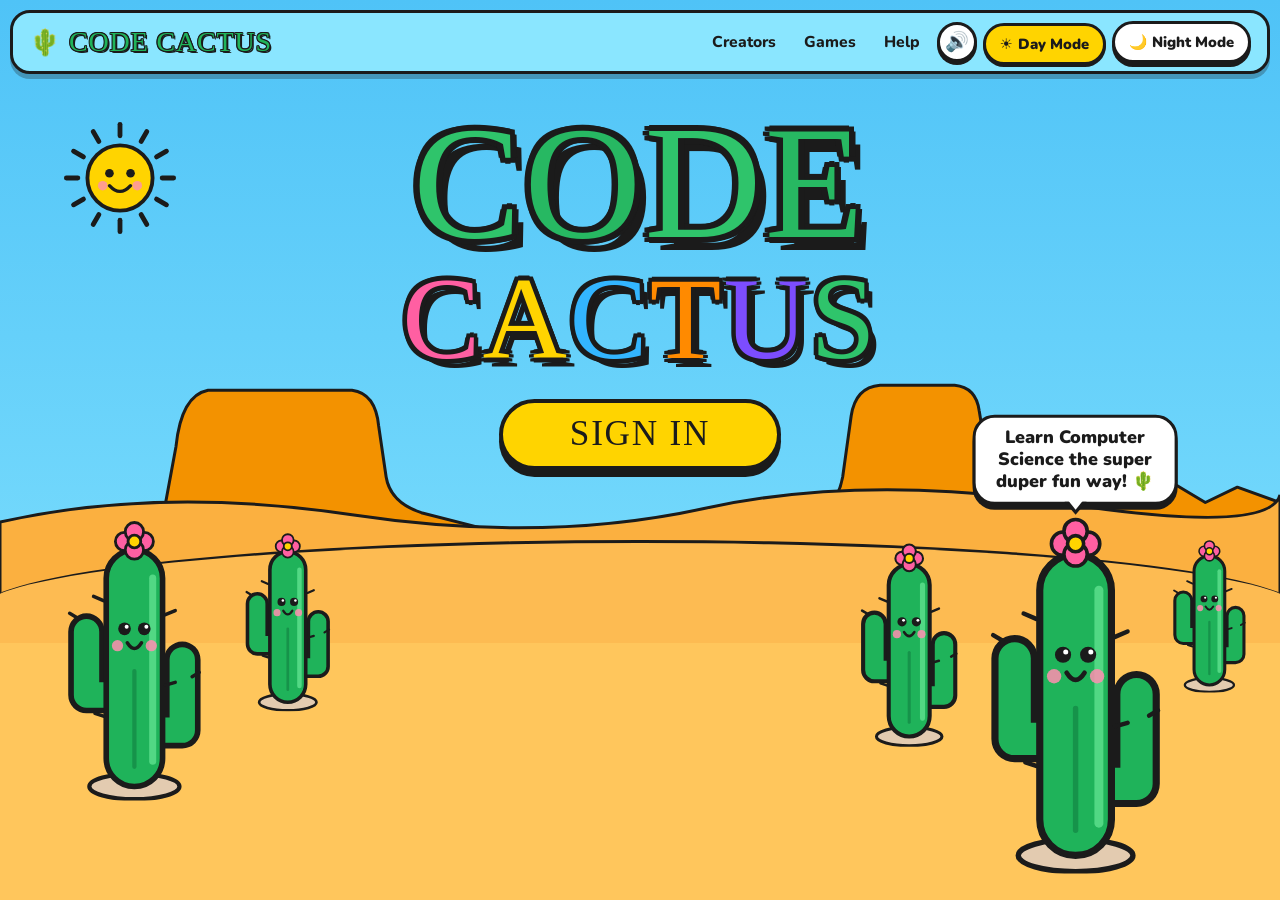
==== index.html @ 66c407a8 "Add files via upload" ====
<!DOCTYPE html>
<html lang="en">
<head>
  <meta charset="UTF-8">
  <meta name="viewport" content="width=device-width, initial-scale=1">
  <title>CODE CACTUS</title>
  <link rel="icon" href="data:image/svg+xml,%3Csvg xmlns='http://www.w3.org/2000/svg' viewBox='0 0 100 100'%3E%3Ctext y='.9em' font-size='90'%3E🌵%3C/text%3E%3C/svg%3E">
  <link rel="preconnect" href="https://fonts.googleapis.com">
  <link rel="preconnect" href="https://fonts.gstatic.com" crossorigin>
  <link href="https://fonts.googleapis.com/css2?family=Chewy&family=Fira+Code:wght@600;700&family=Nunito:wght@700;800;900&display=swap" rel="stylesheet">
  <style>
    /* =========================================================
       CODE CACTUS - ALL-IN-ONE STYLESHEET (DAY & NIGHT THEMED)
       ========================================================= */
    @property --sky-top    { syntax: '<color>'; inherits: true; initial-value: #4fc3f7; }
    @property --sky-bottom { syntax: '<color>'; inherits: true; initial-value: #8ae6ff; }

    :root {
      --ink: #1b1b1b;
      --sky-top: #4fc3f7;
      --sky-bottom: #8ae6ff;
      --nav-bg: #8ae6ff;
      --nav-text: #1b1b1b;
      --yellow: #ffd400;
      --green: #1fb35a;
      --orange: #f39200;
      --mesa-color: #f39200;
      --dune-color: #fbb040;
      --ground-top: #fdbb52;
      --ground-bot: #ffc65c;
      --cloud-fill: #ffffff;
      --card-bg: #ffffff;
      --pill-bg: #ffffff;
      --pill-text: #1b1b1b;
      --pink: #ff5fa2;
      --blue: #33b5ff;
      --purple: #7c4dff;
      --teal: #16b4b4;
      --bad: #ff4d6d;
      --nav-h: 64px;
      --bounce: cubic-bezier(.34, 1.56, .64, 1);
      --font-display: "Chewy", "Comic Sans MS", "Chalkboard SE", cursive;
      --font-body: "Nunito", "Trebuchet MS", system-ui, sans-serif;
      --font-mono: "Fira Code", monospace;

      /* Game Page Day Mode Variables */
      --game-page-bg: #fffdf7;
      --game-subbar-bg: #e3f6ff;
      --game-panel-bg: #ffffff;
      --game-panel-alt: #fff8dc;
      --game-soft-text: #4a4a4a;
      --game-cab-bg: linear-gradient(160deg, #e3f6ff 0%, #fff8dc 100%);
      --stage-sky: linear-gradient(180deg, #4fc3f7 0%, #8ae6ff 66%, #f39200 66%, #fdbb52 73%);
      --stage-ground: linear-gradient(180deg, #fdbb52 0%, #f39200 100%);
      --stage-rail: #37474f;
      --stage-link: #1b1b1b;
      --stage-link-new: #ff5fa2;
      --stage-hud-bg: rgba(255, 255, 255, 0.9);
      --stage-hud-text: #1b1b1b;
    }

    body.night-mode {
      --sky-top: #0f0c29;
      --sky-bottom: #302b63;
      --nav-bg: #24244e;
      --nav-text: #ffffff;
      --mesa-color: #3b2d64;
      --dune-color: #4c3b80;
      --ground-top: #31255a;
      --ground-bot: #251b47;
      --cloud-fill: #3d3b6e;
      --card-bg: #fffdf7;
      --pill-bg: #24244e;
      --pill-text: #ffffff;

      /* Game Page Night Mode Variables */
      --game-page-bg: #1a1635;
      --game-subbar-bg: #24244e;
      --game-panel-bg: #26224e;
      --game-panel-alt: #312b63;
      --game-soft-text: #d3caff;
      --game-cab-bg: linear-gradient(160deg, #24204a 0%, #352766 100%);
      --stage-sky:
        radial-gradient(circle at 84% 18%, #fff59d 0 15px, transparent 16px),
        radial-gradient(2px 2px at 12% 18%, #fff, transparent),
        radial-gradient(2px 2px at 33% 28%, #fff, transparent),
        radial-gradient(2px 2px at 55% 12%, #fff, transparent),
        radial-gradient(2px 2px at 70% 32%, #fff, transparent),
        linear-gradient(180deg, #0f0c29 0%, #302b63 66%, #4c3b80 66%, #31255a 73%);
      --stage-ground: linear-gradient(180deg, #31255a 0%, #1d1538 100%);
      --stage-rail: #bcaeff;
      --stage-link: #f3e9ff;
      --stage-link-new: #ffd400;
      --stage-hud-bg: rgba(20, 16, 48, 0.88);
      --stage-hud-text: #ffffff;
    }

    * { box-sizing: border-box; margin: 0; padding: 0; user-select: none; }
    input, textarea, pre, code { user-select: text; -webkit-user-select: text; }
    [hidden] { display: none !important; }

    html, body {
      height: 100%;
      overflow: hidden;
      background: var(--sky-top);
      font-family: var(--font-body);
      color: var(--ink);
      -webkit-tap-highlight-color: transparent;
    }

    button {
      font: inherit;
      color: inherit;
      background: none;
      border: 0;
      cursor: pointer;
    }

    button:focus-visible, input:focus-visible, summary:focus-visible {
      outline: 4px dashed var(--yellow);
      outline-offset: 3px;
    }

    .defs { position: absolute; width: 0; height: 0; overflow: hidden; }

    #app {
      position: fixed;
      inset: 0;
      overflow: hidden;
      background: linear-gradient(180deg, var(--sky-top) 0%, var(--sky-bottom) 100%);
      transition: --sky-top 2.2s ease-in-out, --sky-bottom 2.2s ease-in-out, background 1.1s ease;
    }

    .sunset-glow {
      position: absolute;
      inset: 0;
      background: linear-gradient(180deg, rgba(255, 94, 98, 0.55) 0%, rgba(255, 195, 113, 0.75) 100%);
      opacity: 0;
      pointer-events: none;
      z-index: 1;
      transition: opacity 1.2s ease-in-out;
    }
    body.twilight-flash .sunset-glow { opacity: 1; }

    .outlined {
      text-shadow:
         .04em 0 0 var(--ink), -.04em 0 0 var(--ink),
         0 .04em 0 var(--ink),  0 -.04em 0 var(--ink),
         .03em .03em 0 var(--ink), -.03em .03em 0 var(--ink),
         .03em -.03em 0 var(--ink), -.03em -.03em 0 var(--ink),
         .07em .08em 0 var(--ink);
    }

    /* =========================================================
       SHARED SKY (Sun, Moon, Stars & Left-to-Right Clouds)
       ========================================================= */
    .sky { position: absolute; inset: 0; z-index: 1; overflow: hidden; }

    .stars-layer {
      position: absolute;
      inset: 0;
      pointer-events: none;
      opacity: 0;
      transform: translateY(-25px);
      transition: opacity 2.2s ease-in-out, transform 2.2s ease-in-out;
    }
    body.night-mode .stars-layer {
      opacity: 1;
      transform: translateY(0);
    }
    .star-dot {
      position: absolute;
      color: #ffd400;
      font-size: clamp(1rem, 1.8vw, 1.6rem);
      text-shadow: 0 0 8px rgba(255, 212, 0, 0.8);
      animation: twinkle 2s ease-in-out infinite alternate;
    }
    .shooting-star {
      position: absolute;
      top: 16vh;
      left: 65vw;
      width: 90px;
      height: 4px;
      background: linear-gradient(90deg, #fff, transparent);
      border-radius: 999px;
      transform: rotate(-25deg) scaleX(0);
      opacity: 0;
    }
    body.night-mode .shooting-star {
      animation: shoot 6s ease-in-out 1.2s infinite;
    }
    @keyframes twinkle {
      0% { transform: scale(0.75) rotate(-10deg); opacity: 0.45; }
      100% { transform: scale(1.2) rotate(10deg); opacity: 1; }
    }
    @keyframes shoot {
      0%, 85%, 100% { transform: rotate(-25deg) translateX(0) scaleX(0); opacity: 0; }
      88% { transform: rotate(-25deg) translateX(-40px) scaleX(1); opacity: 1; }
      94% { transform: rotate(-25deg) translateX(-220px) scaleX(0.2); opacity: 0; }
    }

    .sun, .moon {
      position: absolute;
      left: 4vw;
      top: calc(var(--nav-h) + 5vh);
      width: clamp(74px, 11vw, 138px);
      z-index: 2;
      transition: transform 2.2s cubic-bezier(.34, 1.3, .64, 1), opacity 1.8s ease-in-out;
      transform-origin: 45vw 75vh;
    }
    .sun svg, .moon svg { display: block; width: 100%; height: auto; overflow: visible; }
    #sunRays { transform-origin: 60px 60px; animation: spin 24s linear infinite; }
    .sun:hover svg, .moon:hover svg { animation: jelly .6s; }
    .sun.wink svg, .moon.wink svg { animation: sunHop .8s var(--bounce); }

    body.night-mode .sun {
      transform: rotate(110deg) scale(0.4);
      opacity: 0;
      pointer-events: none;
    }
    .moon {
      transform: rotate(-110deg) scale(0.4);
      opacity: 0;
      pointer-events: none;
    }
    body.night-mode .moon {
      transform: rotate(0deg) scale(1);
      opacity: 1;
      pointer-events: auto;
    }

    @keyframes spin { to { transform: rotate(360deg); } }
    @keyframes sunHop {
      0%   { transform: scale(1); }
      35%  { transform: scale(1.25) rotate(-12deg); }
      70%  { transform: scale(.92) rotate(8deg); }
      100% { transform: scale(1) rotate(0); }
    }

    .cloud {
      position: absolute;
      top: var(--top);
      left: -30vw;
      width: max(var(--w), 115px);
      pointer-events: none;
      animation: drift var(--dur) linear var(--delay) infinite;
      z-index: 2;
    }
    .cloud svg { display: block; width: 100%; height: auto; animation: bob 6s ease-in-out infinite alternate; }
    #cloud path.cloud-body { fill: var(--cloud-fill); transition: fill 2.2s ease-in-out; }

    @keyframes drift { to { transform: translateX(175vw); } }
    @keyframes bob   { to { transform: translateY(10px); } }

    /* =========================================================
       TASKBAR / NAV BAR (All Links Styled Identically & Responsive)
       ========================================================= */
    .nav {
      position: fixed;
      top: 10px; left: 10px; right: 10px;
      height: var(--nav-h);
      z-index: 50;
      display: flex;
      align-items: center;
      justify-content: space-between;
      gap: 8px;
      padding: 0 14px 0 16px;
      background: var(--nav-bg);
      border: 3px solid var(--ink);
      border-radius: 20px;
      box-shadow: 0 5px 0 rgba(27, 27, 27, .28);
      transition: background 2s ease-in-out;
    }

    .logo { display: flex; align-items: center; gap: 8px; white-space: nowrap; flex-shrink: 0; }
    .logo-icon { font-size: 1.6rem; display: inline-block; }
    .logo-text {
      font-family: var(--font-display);
      font-size: clamp(1.1rem, 2.8vw, 1.75rem);
      color: var(--green);
      letter-spacing: .03em;
    }
    .logo:hover .logo-icon { animation: wiggle .5s; }
    .logo.hop { animation: jelly .6s; }

    .nav-right {
      display: flex;
      align-items: center;
      gap: 6px;
      flex-wrap: nowrap;
      overflow-x: auto;
      scrollbar-width: none;
      padding: 4px 2px;
    }
    .nav-right::-webkit-scrollbar { display: none; }

    .nav-link {
      font-weight: 800;
      font-size: 0.98rem;
      color: var(--nav-text);
      padding: 7px 11px;
      border-radius: 999px;
      transition: background .15s, transform .15s var(--bounce), color 1.5s;
      white-space: nowrap;
      flex-shrink: 0;
    }
    .nav-link:hover {
      background: rgba(255, 255, 255, .45);
      transform: translateY(-2px) rotate(-2deg);
    }
    .nav-link:active {
      transform: translateY(1px) scale(.96);
    }

    .icon-btn {
      width: 40px; height: 40px;
      font-size: 1.2rem;
      border-radius: 50%;
      border: 3px solid var(--ink);
      background: #fff;
      color: var(--ink);
      box-shadow: 0 3px 0 var(--ink);
      transition: transform .15s var(--bounce);
      flex-shrink: 0;
    }
    .icon-btn:hover { transform: scale(1.12) rotate(-6deg); }
    .icon-btn:active { transform: scale(.92); }

    .mode-switch-group {
      display: flex;
      align-items: center;
      gap: 6px;
      flex-shrink: 0;
    }

    .btn-mode {
      font-weight: 900;
      font-size: 0.92rem;
      padding: 7px 14px;
      background: #ffffff;
      color: var(--ink);
      border: 3px solid var(--ink);
      border-radius: 999px;
      box-shadow: 0 4px 0 var(--ink);
      transition: transform .12s, box-shadow .12s, background .25s;
      white-space: nowrap;
      display: flex;
      align-items: center;
      gap: 5px;
      flex-shrink: 0;
    }
    .btn-mode:hover { transform: translateY(-2px); box-shadow: 0 6px 0 var(--ink); }
    .btn-mode:active, .btn-mode.active-mode {
      background: var(--yellow);
      transform: translateY(2px);
      box-shadow: 0 2px 0 var(--ink);
    }

    .btn-small {
      font-weight: 900;
      font-size: 0.92rem;
      padding: 7px 14px;
      background: var(--pink);
      color: #fff;
      border: 3px solid var(--ink);
      border-radius: 999px;
      box-shadow: 0 4px 0 var(--ink);
      transition: transform .12s, box-shadow .12s;
      white-space: nowrap;
      display: none;
      flex-shrink: 0;
    }
    .btn-small.visible { display: inline-flex; align-items: center; gap: 4px; }
    .btn-small:hover { transform: translateY(-2px); box-shadow: 0 6px 0 var(--ink); }
    .btn-small:active { transform: translateY(3px); box-shadow: 0 1px 0 var(--ink); }

    @media (max-width: 780px) {
      .mode-label { display: none; }
      .btn-mode, .btn-small { padding: 7px 10px; }
      .nav-link { font-size: 0.9rem; padding: 6px 9px; }
    }
    @media (max-width: 560px) {
      .nav { padding: 0 10px; gap: 4px; }
      .logo-text { display: none; }
      .logo-icon { font-size: 1.75rem; }
      .nav-link { font-size: 0.84rem; padding: 5px 8px; }
      .icon-btn { width: 34px; height: 34px; font-size: 1rem; }
      .btn-mode, .btn-small { padding: 6px 8px; font-size: 0.84rem; }
      .nav-right { gap: 4px; }
    }

    /* =========================================================
       FULL-VIEW PAGES + RIGID FIXED LAYERS
       ========================================================= */
    .page {
      position: absolute;
      inset: 0;
      z-index: 3;
      overflow: hidden;
      visibility: hidden;
      pointer-events: none;
    }
    .page.active {
      visibility: visible;
      pointer-events: auto;
    }

    .layer {
      position: absolute;
      pointer-events: none;
    }
    .page button, .letter, .card, .page input, .page summary { pointer-events: auto; }

    .mesas, .dunes { left: 0; right: 0; }
    .mesas svg, .dunes svg { display: block; width: 100%; height: 100%; }

    /* ---------- Welcome (Desert) Scene ---------- */
    .mesas  { bottom: 30vh; height: 34vh; }
    .mesas path { fill: var(--mesa-color); transition: fill 2.2s ease-in-out; }
    .dunes  { bottom: 33vh; height: 16vh; }
    .dunes path { fill: var(--dune-color); transition: fill 2.2s ease-in-out; }
    .ground-welcome {
      left: -20px; right: -20px; bottom: 0; height: 40vh;
      background: linear-gradient(var(--ground-top) 0 28%, var(--ground-bot) 28%);
      border-top: 3px solid var(--ink);
      border-radius: 50% 50% 0 0 / 70px 70px 0 0;
      transition: background 2.2s ease-in-out;
    }
    .fg { inset: 0; }

    .cactus {
      position: absolute;
      left: var(--left, auto);
      right: var(--right, auto);
      bottom: var(--bottom, 0);
      width: max(var(--w), 54px);
    }
    .cactus svg { display: block; width: 100%; height: auto; overflow: visible; transform-origin: 50% 100%; animation: sway 4s ease-in-out infinite alternate; }
    .cactus:nth-child(2n) svg { animation-duration: 5s; animation-delay: -1.5s; }
    .cactus:nth-child(3n) svg { animation-duration: 3.4s; animation-delay: -2.2s; }
    .cactus:hover svg { animation: wiggle .5s ease-in-out infinite; }
    .cactus svg.boing { animation: boing .7s var(--bounce); }

    @keyframes sway   { from { transform: rotate(-1.6deg); } to { transform: rotate(1.6deg); } }
    @keyframes wiggle { 0%,100% { transform: rotate(0); } 25% { transform: rotate(-5deg); } 75% { transform: rotate(5deg); } }
    @keyframes boing {
      0%   { transform: scale(1, 1); }
      20%  { transform: scale(1.25, .7); }
      45%  { transform: scale(.82, 1.25); }
      70%  { transform: scale(1.08, .94); }
      100% { transform: scale(1, 1); }
    }

    /* ---------- Hero (Title + Sign In Button) ---------- */
    .hero {
      left: 0; right: 0;
      top: calc(var(--nav-h) + 4vh + 10px);
      display: flex;
      flex-direction: column;
      align-items: center;
      text-align: center;
      z-index: 10;
    }
    .title {
      display: flex;
      flex-direction: column;
      align-items: center;
      font-family: var(--font-display);
      font-weight: 400;
      margin-bottom: 2.8vh;
    }

    .t-coms    { display: block; font-size: clamp(4rem, min(15vw, 18vh), 10.5rem); line-height: .9; letter-spacing: .02em; color: #2fc46b; }
    .t-dummies { display: block; font-size: clamp(2.8rem, min(11vw, 13vh), 7.8rem); line-height: .95; letter-spacing: .02em; color: #ff5fa2; margin-top: 0.06em; }

    .letter { display: inline-block; cursor: pointer; }
    .glyph  { display: inline-block; transform-origin: 50% 80%; }
    .letter:hover .glyph { animation: jelly .6s; }
    .letter.hop .glyph   { animation: hop .6s var(--bounce); }

    @keyframes jelly {
      0%   { transform: scale(1, 1); }
      30%  { transform: scale(1.25, .8); }
      50%  { transform: scale(.85, 1.2) translateY(-6%); }
      70%  { transform: scale(1.1, .95); }
      100% { transform: scale(1, 1); }
    }
    @keyframes hop {
      0%   { transform: translateY(0) rotate(0); }
      40%  { transform: translateY(-28%) rotate(-10deg); }
      100% { transform: translateY(0) rotate(0); }
    }

    .btn-big {
      font-family: var(--font-display);
      font-size: clamp(1.5rem, 3.2vw, 2.2rem);
      letter-spacing: .05em;
      padding: .3em 1.9em .35em;
      background: var(--yellow);
      color: var(--ink);
      border: 4px solid var(--ink);
      border-radius: 999px;
      box-shadow: 0 7px 0 var(--ink);
      transition: transform .12s, box-shadow .12s;
      animation: nudge 3.2s ease-in-out 1.5s infinite;
    }
    .btn-big:hover  { transform: translateY(-3px) scale(1.06); box-shadow: 0 10px 0 var(--ink); animation: none; }
    .btn-big:active { transform: translateY(5px) scale(.97);   box-shadow: 0 2px 0 var(--ink); animation: none; }
    .btn-big.squish { animation: squish .5s var(--bounce) forwards; }

    @keyframes nudge {
      0%, 82%, 100% { transform: scale(1) rotate(0); }
      86% { transform: scale(1.08) rotate(-3deg); }
      90% { transform: scale(1.08) rotate(3deg); }
      94% { transform: scale(1.04) rotate(-2deg); }
    }
    @keyframes squish {
      0%   { transform: scale(1); }
      35%  { transform: scale(1.18, .8); }
      100% { transform: scale(1.1); }
    }

    /* ---------- Main Topics Page ---------- */
    .content {
      position: absolute;
      top: calc(var(--nav-h) + 10px);
      left: 0; right: 0; bottom: 0;
      padding: 3vh 5vw 14vh;
      overflow-y: auto;
      display: flex;
      flex-direction: column;
      align-items: center;
      text-align: center;
      pointer-events: auto;
      z-index: 4;
      overscroll-behavior: contain;
      -webkit-overflow-scrolling: touch;
    }
    .content > * { flex-shrink: 0; }

    .hello {
      font-family: var(--font-display);
      font-weight: 400;
      font-size: clamp(2.5rem, 7.5vw, 5.2rem);
      line-height: 1.05;
      color: #ffd400;
    }
    .hello-sub {
      font-weight: 900;
      font-size: clamp(1rem, 2.2vw, 1.35rem);
      background: var(--pill-bg);
      color: var(--pill-text);
      border: 3px solid var(--ink);
      border-radius: 20px;
      padding: .4em 1.1em;
      margin: 1.2vh 0 3vh;
      box-shadow: 0 4px 0 var(--ink);
      transition: background 1.8s ease-in-out, color 1.8s ease-in-out;
    }

    .cards {
      width: 100%;
      max-width: 1120px;
      display: grid;
      grid-template-columns: repeat(auto-fit, minmax(210px, 1fr));
      gap: 22px;
      padding-bottom: 4vh;
    }
    .card {
      position: relative;
      display: flex;
      flex-direction: column;
      align-items: center;
      justify-content: center;
      gap: 10px;
      padding: 26px 16px 24px;
      background: var(--card-bg);
      color: var(--ink);
      border: 4px solid var(--ink);
      border-radius: 30px;
      box-shadow: 0 8px 0 var(--ink);
      transition: transform .15s var(--bounce), box-shadow .15s;
    }
    .card-num {
      position: absolute;
      top: 12px;
      left: 14px;
      font-weight: 900;
      font-size: 0.85rem;
      background: var(--yellow);
      border: 2.5px solid var(--ink);
      border-radius: 999px;
      padding: 2px 9px;
      box-shadow: 0 2px 0 var(--ink);
    }
    .card-icon {
      display: grid;
      place-items: center;
      width: 88px; height: 88px;
      font-size: 2.8rem;
      background: var(--c);
      border: 4px solid var(--ink);
      border-radius: 50%;
    }
    .card-title { font-family: var(--font-display); font-size: 1.6rem; margin-top: 4px; line-height: 1.15; }
    @media (hover: hover) {
      .card:hover  { transform: translateY(-8px) rotate(-1.5deg); box-shadow: 0 14px 0 var(--ink); }
      .card:nth-child(2n):hover { transform: translateY(-8px) rotate(1.5deg); }
      .card:hover .card-icon { animation: wiggle .5s ease-in-out infinite; }
    }
    .card:active { transform: translateY(5px) scale(.98); box-shadow: 0 3px 0 var(--ink); }

    /* ---------- Topic Content Page (Two-Column Formal vs Fun Layout) ---------- */
    .topic-page-badge {
      display: inline-flex;
      align-items: center;
      gap: 8px;
      font-weight: 900;
      font-size: clamp(0.9rem, 1.8vw, 1.1rem);
      background: var(--yellow);
      color: var(--ink);
      border: 3px solid var(--ink);
      border-radius: 999px;
      padding: 4px 16px;
      margin-bottom: 1vh;
      box-shadow: 0 4px 0 var(--ink);
    }

    .ways-grid {
      width: 100%;
      max-width: 1060px;
      display: grid;
      grid-template-columns: repeat(2, minmax(0, 1fr));
      gap: 28px;
      align-items: stretch;
      padding-bottom: 4vh;
    }

    .way-column {
      display: flex;
      flex-direction: column;
      background: var(--card-bg);
      color: var(--ink);
      border: 4px solid var(--ink);
      border-radius: 32px;
      box-shadow: 0 9px 0 var(--ink);
      overflow: hidden;
      text-align: left;
    }

    .way-header {
      padding: 22px 24px 20px;
      border-bottom: 4px solid var(--ink);
      display: flex;
      align-items: center;
      gap: 16px;
      background: var(--way-bg, #33b5ff);
      color: var(--way-text, #ffffff);
    }

    .way-header-icon {
      width: 64px;
      height: 64px;
      border-radius: 20px;
      background: #ffffff;
      color: var(--ink);
      border: 3.5px solid var(--ink);
      box-shadow: 0 4px 0 var(--ink);
      display: grid;
      place-items: center;
      font-size: 2.1rem;
      flex-shrink: 0;
    }

    .way-header-text {
      min-width: 0;
    }

    .way-title {
      font-family: var(--font-display);
      font-weight: 400;
      font-size: clamp(1.55rem, 3vw, 2.2rem);
      line-height: 1.08;
      letter-spacing: 0.02em;
      color: #ffffff;
      margin-bottom: 4px;
    }

    .way-sub {
      font-weight: 800;
      font-size: clamp(0.88rem, 1.5vw, 1rem);
      color: rgba(255, 255, 255, 0.95);
      line-height: 1.25;
    }

    .way-options {
      display: flex;
      flex-direction: column;
      gap: 16px;
      padding: 24px;
      flex: 1;
      justify-content: center;
    }

    .way-option-card {
      width: 100%;
      display: flex;
      align-items: center;
      gap: 16px;
      padding: 18px 20px;
      background: #fffdf7;
      color: var(--ink);
      border: 4px solid var(--ink);
      border-radius: 24px;
      box-shadow: 0 6px 0 var(--ink);
      text-align: left;
      transition: transform .15s var(--bounce), box-shadow .15s, background .15s;
    }

    .way-option-icon {
      width: 68px;
      height: 68px;
      border-radius: 50%;
      background: var(--opt-c, #ffd400);
      border: 3.5px solid var(--ink);
      box-shadow: 0 3px 0 var(--ink);
      display: grid;
      place-items: center;
      font-size: 2.1rem;
      flex-shrink: 0;
    }

    .way-option-body {
      flex: 1;
      min-width: 0;
      display: flex;
      flex-direction: column;
      gap: 4px;
    }

    .way-option-title {
      font-family: var(--font-display);
      font-size: clamp(1.35rem, 2.4vw, 1.75rem);
      line-height: 1.1;
      color: var(--ink);
    }

    .way-option-desc {
      font-weight: 800;
      font-size: 0.94rem;
      color: #4a4a4a;
      line-height: 1.25;
    }

    .way-option-pill {
      font-weight: 900;
      font-size: 0.85rem;
      background: var(--opt-c, #ffd400);
      color: var(--ink);
      border: 2.5px solid var(--ink);
      border-radius: 999px;
      padding: 6px 12px;
      box-shadow: 0 3px 0 var(--ink);
      white-space: nowrap;
      flex-shrink: 0;
    }

    @media (hover: hover) {
      .way-option-card:hover {
        transform: translateY(-5px) rotate(-1deg);
        box-shadow: 0 11px 0 var(--ink);
        background: #fff8dc;
      }
      .way-option-card:nth-child(2n):hover {
        transform: translateY(-5px) rotate(1deg);
      }
      .way-option-card:hover .way-option-icon {
        animation: wiggle .5s ease-in-out infinite;
      }
    }
    .way-option-card:active {
      transform: translateY(3px) scale(.98);
      box-shadow: 0 3px 0 var(--ink);
    }

    @media (max-width: 780px) {
      .ways-grid {
        grid-template-columns: minmax(0, 1fr);
        gap: 20px;
      }
      .way-header {
        padding: 18px 18px 16px;
      }
      .way-options {
        padding: 18px;
      }
    }
    @media (max-width: 560px) {
      .way-option-card {
        padding: 14px 14px;
        gap: 12px;
      }
      .way-option-icon {
        width: 54px;
        height: 54px;
        font-size: 1.65rem;
      }
      .way-option-pill {
        display: none;
      }
    }

    /* Floating Poppable Balloons */
    .balloon {
      position: absolute;
      left: var(--x);
      bottom: -26vh;
      width: 66px; height: 92px;
      z-index: 6;
      animation: rise var(--dur) linear var(--delay) infinite;
    }
    .b-body {
      position: relative;
      display: block;
      width: 100%; height: 100%;
      background: var(--c);
      border: 4px solid var(--ink);
      border-radius: 50% 50% 48% 48% / 56% 56% 44% 44%;
      animation: balloonSway 3s ease-in-out infinite alternate;
      transform-origin: 50% 130%;
    }
    .b-body::before {
      content: ""; position: absolute; left: 14px; top: 12px;
      width: 12px; height: 20px; border-radius: 50%;
      background: rgba(255, 255, 255, .75); transform: rotate(18deg);
    }
    .balloon::after {
      content: ""; position: absolute; left: 50%; top: 100%;
      width: 3px; height: 64px; margin-left: -1px; background: var(--ink);
    }
    .balloon.popped { visibility: hidden; pointer-events: none; }

    @keyframes rise { from { transform: translateY(0); } to { transform: translateY(-150vh); } }
    @keyframes balloonSway { from { transform: rotate(-6deg); } to { transform: rotate(6deg); } }

    /* =========================================================
       REPEATING SPEECH BUBBLES (Cactus & Sun/Moon)
       ========================================================= */
    .timed-speech {
      position: fixed;
      z-index: 45;
      pointer-events: none;
      background: #ffffff;
      color: var(--ink);
      border: 3.5px solid var(--ink);
      border-radius: 22px;
      padding: .45em 1em .5em;
      font-family: var(--font-body);
      font-weight: 900;
      font-size: clamp(0.88rem, 1.7vw, 1.12rem);
      line-height: 1.25;
      text-align: center;
      max-width: min(290px, 84vw);
      box-shadow: 0 5px 0 var(--ink);
      opacity: 0;
      transform: translate(-50%, -100%) scale(0);
      transition: transform 0.4s var(--bounce), opacity 0.25s ease;
    }
    .timed-speech.visible {
      opacity: 1;
      transform: translate(-50%, -100%) scale(1);
    }
    .timed-speech.tail-bottom::after {
      content: "";
      position: absolute;
      bottom: -13px;
      left: 50%;
      transform: translateX(-50%);
      border-width: 13px 11px 0;
      border-style: solid;
      border-color: var(--ink) transparent transparent;
    }
    .timed-speech.tail-bottom::before {
      content: "";
      position: absolute;
      bottom: -8px;
      left: 50%;
      transform: translateX(-50%);
      border-width: 10px 8px 0;
      border-style: solid;
      border-color: #ffffff transparent transparent;
      z-index: 1;
    }

    .timed-speech.sun-bubble {
      transform: translate(0, -50%) scale(0);
      transform-origin: 0% 50%;
    }
    .timed-speech.sun-bubble.visible {
      opacity: 1;
      transform: translate(0, -50%) scale(1);
    }
    .timed-speech.sun-bubble::after {
      content: "";
      position: absolute;
      left: -13px;
      top: 50%;
      transform: translateY(-50%);
      border-width: 10px 13px 10px 0;
      border-style: solid;
      border-color: transparent var(--ink) transparent transparent;
    }
    .timed-speech.sun-bubble::before {
      content: "";
      position: absolute;
      left: -8px;
      top: 50%;
      transform: translateY(-50%);
      border-width: 7px 10px 7px 0;
      border-style: solid;
      border-color: transparent #ffffff transparent transparent;
      z-index: 1;
    }

    /* =========================================================
       FULL-VIEW LINKEDLIST EXPRESS GAME (CODE CACTUS THEME)
       ========================================================= */
    .full-page-view {
      position: absolute;
      top: calc(var(--nav-h) + 20px);
      left: 10px;
      right: 10px;
      bottom: 10px;
      background: var(--game-page-bg);
      color: var(--nav-text);
      border: 4px solid var(--ink);
      border-radius: 26px;
      box-shadow: 0 8px 0 rgba(27, 27, 27, 0.28);
      display: flex;
      flex-direction: column;
      overflow: hidden;
      z-index: 10;
      pointer-events: auto;
      transition: background 1.5s ease, color 1.5s ease;
    }

    .game-header {
      position: relative;
      z-index: 25;
      background: var(--yellow);
      color: var(--ink);
      border-bottom: 4px solid var(--ink);
      padding: 10px 20px;
      display: flex;
      align-items: center;
      justify-content: space-between;
      gap: 12px;
      flex-wrap: nowrap;
      flex-shrink: 0;
    }
    body.night-mode .game-header {
      background: #2d265a;
      color: #ffffff;
    }

    .game-brand {
      display: flex;
      align-items: center;
      gap: 10px;
      font-family: var(--font-display);
      font-size: clamp(1.2rem, 2.8vw, 2rem);
      letter-spacing: 0.02em;
      color: inherit;
      white-space: nowrap;
      flex-shrink: 0;
    }
    .game-brand:hover { transform: scale(1.03); }

    .game-subnav {
      display: flex;
      align-items: center;
      gap: 8px;
      flex-wrap: nowrap;
      flex-shrink: 0;
    }
    .g-nav-btn {
      font-weight: 900;
      font-size: 0.92rem;
      padding: 7px 16px;
      border: 3px solid var(--ink);
      border-radius: 999px;
      background: #ffffff;
      color: var(--ink);
      box-shadow: 0 3px 0 var(--ink);
      transition: transform .12s var(--bounce), background .15s, box-shadow .12s;
      white-space: nowrap;
    }
    .g-nav-btn:hover { transform: translateY(-2px); box-shadow: 0 5px 0 var(--ink); }
    .g-nav-btn.on {
      background: var(--pink);
      color: #ffffff;
      transform: translateY(2px);
      box-shadow: 0 1px 0 var(--ink);
    }
    .g-nav-btn.topics-back {
      background: var(--blue);
      color: #ffffff;
    }

    .game-scroll-area {
      position: relative;
      z-index: 1;
      flex: 1;
      overflow-y: auto;
      overflow-x: hidden;
      padding: clamp(14px, 2.5vw, 26px);
      overscroll-behavior: contain;
      -webkit-overflow-scrolling: touch;
    }
    .lle-screen {
      max-width: 1140px;
      margin: 0 auto;
    }

    /* Chunky Cartoon Buttons inside Game */
    .btn {
      font-family: var(--font-display);
      letter-spacing: 0.03em;
      border: 3.5px solid var(--ink);
      border-radius: 999px;
      padding: 10px 24px;
      font-size: 1.15rem;
      background: var(--yellow);
      color: var(--ink);
      box-shadow: 0 5px 0 var(--ink);
      transition: transform .12s var(--bounce), box-shadow .12s, background .15s;
      display: inline-flex;
      align-items: center;
      justify-content: center;
      gap: 6px;
    }
    .btn:hover:not(:disabled) { transform: translateY(-2px) scale(1.03); box-shadow: 0 7px 0 var(--ink); }
    .btn:active:not(:disabled) { transform: translateY(3px); box-shadow: 0 2px 0 var(--ink); }
    .btn:disabled { opacity: 0.48; cursor: default; }
    .btn.green { background: var(--green); color: #ffffff; }
    .btn.pink  { background: var(--pink); color: #ffffff; }
    .btn.blue  { background: var(--blue); color: #ffffff; }
    .btn.ghost {
      font-family: var(--font-body);
      font-weight: 900;
      font-size: 0.96rem;
      background: #ffffff;
      color: var(--ink);
      box-shadow: 0 4px 0 var(--ink);
    }

    /* ---------- Game Home Screen ---------- */
    .lle-hero {
      background: var(--game-panel-alt);
      color: var(--nav-text);
      border: 4px solid var(--ink);
      border-radius: 28px;
      padding: clamp(18px, 3vw, 32px);
      box-shadow: 0 8px 0 var(--ink);
      text-align: left;
    }
    .lle-hero h1 {
      font-family: var(--font-display);
      font-weight: 400;
      font-size: clamp(2rem, 5vw, 3.4rem);
      line-height: 1.05;
      color: var(--green);
      margin-bottom: 10px;
    }
    body.night-mode .lle-hero h1 { color: var(--yellow); }
    .lle-hero p {
      font-size: clamp(1rem, 2vw, 1.18rem);
      font-weight: 800;
      color: var(--game-soft-text);
      max-width: 44em;
    }

    .chain {
      display: flex;
      align-items: center;
      margin: 26px 0 6px;
      overflow-x: auto;
      padding: 10px 4px 18px;
    }
    .mini {
      width: 100px;
      height: 54px;
      border-radius: 14px;
      border: 3.5px solid var(--ink);
      display: flex;
      flex: none;
      position: relative;
      background: var(--c);
      box-shadow: 0 4px 0 var(--ink);
      animation: roll .9s cubic-bezier(.3, 1.2, .5, 1) both;
      animation-delay: var(--d);
    }
    .mini span {
      flex: 1;
      display: grid;
      place-items: center;
      background: #fffdf7;
      color: var(--ink);
      font-family: var(--font-display);
      font-size: 1.25rem;
      border-radius: 10px 0 0 10px;
    }
    .mini i {
      width: 32px;
      display: grid;
      place-items: center;
      border-left: 3.5px solid var(--ink);
    }
    .mini i::after {
      content: '';
      width: 11px;
      height: 11px;
      border-radius: 50%;
      background: var(--ink);
    }
    .mini::before, .mini::after {
      content: '';
      position: absolute;
      bottom: -12px;
      width: 16px;
      height: 16px;
      border-radius: 50%;
      background: #263238;
      border: 3px solid var(--ink);
    }
    .mini::before { left: 12px; }
    .mini::after  { right: 12px; }
    .arr {
      width: 36px;
      height: 4px;
      background: var(--nav-text);
      flex: none;
      position: relative;
      animation: roll .6s both;
      animation-delay: var(--d);
    }
    .arr::after {
      content: '';
      position: absolute;
      right: -2px;
      top: -6px;
      border: 7px solid transparent;
      border-left: 12px solid var(--nav-text);
    }
    .nul {
      font-size: 1.9rem;
      font-weight: 900;
      margin-left: 8px;
      color: var(--nav-text);
      animation: roll .6s both;
      animation-delay: var(--d);
    }
    @keyframes roll {
      from { transform: translateX(-60px); opacity: 0; }
      to   { transform: none; opacity: 1; }
    }

    .choices {
      display: grid;
      grid-template-columns: repeat(auto-fit, minmax(280px, 1fr));
      gap: 20px;
      margin-top: 22px;
    }
    .choice {
      border-radius: 28px;
      padding: 26px;
      color: var(--ink);
      border: 4px solid var(--ink);
      box-shadow: 0 8px 0 var(--ink);
      text-align: left;
      position: relative;
      overflow: hidden;
      min-height: 210px;
      display: flex;
      flex-direction: column;
      justify-content: flex-end;
      transition: transform .15s var(--bounce), box-shadow .15s;
    }
    .choice:hover {
      transform: translateY(-6px) rotate(-1deg);
      box-shadow: 0 13px 0 var(--ink);
    }
    .choice h2 {
      font-family: var(--font-display);
      font-weight: 400;
      margin: 0 0 6px;
      font-size: 2.2rem;
      line-height: 1.05;
    }
    .choice p {
      margin: 0;
      font-size: 1.02rem;
      font-weight: 800;
    }
    .choice.theory {
      background: linear-gradient(155deg, #ffd400 0%, #ff8a00 100%);
    }
    .choice.prac {
      background: linear-gradient(155deg, #2fc46b 0%, #33b5ff 100%);
      color: #ffffff;
    }
    .choice svg {
      position: absolute;
      top: 14px;
      right: 14px;
      width: 96px;
      height: 96px;
    }
    .choice.theory svg.choice-mascot {
      width: 64px;
      height: 112px;
      top: 10px;
      right: 18px;
      overflow: visible;
      transform-origin: 50% 100%;
      animation: sway 4s ease-in-out infinite alternate;
    }

    /* ---------- Cabinets (Theory Panels) ---------- */
    .cab {
      border-radius: 28px;
      background: var(--game-cab-bg);
      color: var(--nav-text);
      border: 4px solid var(--ink);
      box-shadow: 0 8px 0 var(--ink);
      padding: clamp(16px, 3vw, 30px);
    }
    .start {
      max-width: 660px;
      margin: 0 auto;
      text-align: center;
    }
    .theory-mascot {
      width: 78px;
      height: 145px;
      margin: 0 auto 4px;
      display: block;
      overflow: visible;
      transform-origin: 50% 100%;
      animation: sway 4s ease-in-out infinite alternate;
    }
    .start h2 {
      font-family: var(--font-display);
      font-weight: 400;
      font-size: clamp(1.9rem, 4.8vw, 3rem);
      margin: 8px 0 10px;
      line-height: 1.08;
      color: var(--pink);
    }
    body.night-mode .start h2 { color: var(--yellow); }
    .start p {
      font-weight: 800;
      color: var(--game-soft-text);
      margin: 0 0 22px;
      font-size: 1.05rem;
    }

    /* Trivia Gameplay */
    .t-top {
      display: flex;
      justify-content: space-between;
      align-items: center;
      gap: 14px;
      flex-wrap: wrap;
      margin-bottom: 16px;
    }
    .t-top h2 {
      font-family: var(--font-display);
      font-weight: 400;
      margin: 0;
      font-size: clamp(1.7rem, 4.5vw, 2.6rem);
      line-height: 1;
    }
    .t-top h2 small {
      font-family: var(--font-body);
      font-size: 0.58em;
      font-weight: 900;
    }
    .player {
      display: flex;
      align-items: center;
      gap: 10px;
      background: #ffffff;
      color: var(--ink);
      border-radius: 20px;
      padding: 6px 12px 6px 8px;
      border: 3.5px solid var(--ink);
      box-shadow: 0 4px 0 var(--ink);
    }
    .avatar {
      width: 42px;
      height: 42px;
      border-radius: 50%;
      background: var(--yellow);
      border: 2.5px solid var(--ink);
      display: grid;
      place-items: center;
      font-size: 1.35rem;
    }
    .player b { display: block; line-height: 1.1; font-weight: 900; }
    .player small { font-weight: 900; color: var(--green); font-size: 0.9rem; }
    .wedges { width: 58px; height: 58px; margin: -4px 0 -4px 4px; }

    .t-main {
      display: grid;
      grid-template-columns: 1fr 1fr;
      gap: 20px;
    }
    .qcard {
      background: #ffffff;
      color: var(--ink);
      border: 4px solid var(--ink);
      border-radius: 24px;
      overflow: hidden;
      display: flex;
      flex-direction: column;
      min-height: 320px;
      box-shadow: 0 7px 0 var(--ink);
    }
    .qhead {
      display: flex;
      justify-content: space-between;
      align-items: center;
      gap: 12px;
      padding: 10px 16px 10px 20px;
      font-family: var(--font-display);
      font-size: clamp(1.15rem, 2.6vw, 1.65rem);
      background: var(--cc, #33b5ff);
      color: var(--ct, #fff);
      border-bottom: 3.5px solid var(--ink);
    }
    .timer {
      position: relative;
      width: 46px;
      height: 46px;
      border-radius: 50%;
      border: 3px solid var(--ink);
      flex: none;
      display: grid;
      place-items: center;
      font-family: var(--font-body);
      font-size: 1.15rem;
      font-weight: 900;
      background: conic-gradient(#2fc46b var(--a, 360deg), rgba(255,255,255,.45) 0);
      color: var(--ink);
    }
    .timer.low {
      background: conic-gradient(#ff4d6d var(--a, 0deg), rgba(255,255,255,.45) 0);
      color: #fff;
    }
    .qbody {
      padding: 20px 22px;
      text-align: center;
      flex: 1;
      display: flex;
      flex-direction: column;
      justify-content: center;
      gap: 14px;
    }
    .qbody p {
      margin: 0;
      font-size: clamp(1.1rem, 2.2vw, 1.38rem);
      font-weight: 900;
    }
    .after {
      text-align: left;
      background: #fff8dc;
      border: 3px solid var(--ink);
      border-radius: 16px;
      padding: 12px 14px;
      font-size: 0.96rem;
      font-weight: 800;
      box-shadow: 0 4px 0 var(--ink);
    }
    .after b { display: block; font-size: 1.15rem; margin-bottom: 3px; font-family: var(--font-display); letter-spacing: .02em; }
    .after.good b { color: var(--green); }
    .after.nope b { color: var(--bad); }
    .after .btn { margin-top: 10px; padding: 8px 18px; font-size: 1rem; }

    .answers { display: flex; flex-direction: column; gap: 12px; }
    .ans {
      flex: 1;
      min-height: 62px;
      border: 3.5px solid var(--ink);
      border-radius: 18px;
      background: #ffffff;
      color: var(--ink);
      font-weight: 900;
      font-size: clamp(0.98rem, 2vw, 1.14rem);
      padding: 12px 18px;
      text-align: center;
      box-shadow: 0 5px 0 var(--ink);
      transition: transform .12s var(--bounce), background .15s;
    }
    .ans:not(:disabled):hover {
      transform: translateY(-3px);
      background: #fff8dc;
    }
    .ans:disabled { cursor: default; }
    .ans.right {
      background: #a8f0c4;
      color: var(--ink);
    }
    .ans.wrong {
      background: #ffb3c0;
      color: var(--ink);
    }
    .ans.dim { opacity: 0.55; }

    .t-foot {
      margin-top: 14px;
      text-align: center;
      font-weight: 900;
      font-size: 1.05rem;
      min-height: 1.5em;
    }
    .res-grid { display: grid; gap: 10px; margin: 18px 0; }
    .res-row {
      display: flex;
      align-items: center;
      gap: 12px;
      background: var(--game-panel-bg);
      color: var(--nav-text);
      border: 3px solid var(--ink);
      box-shadow: 0 3px 0 var(--ink);
      border-radius: 16px;
      padding: 9px 14px;
      font-weight: 900;
    }
    .res-row i {
      width: 18px;
      height: 18px;
      border-radius: 50%;
      background: var(--cc);
      border: 2.5px solid var(--ink);
    }
    .res-row span { flex: 1; text-align: left; }
    .pips { display: flex; gap: 6px; }
    .pips b {
      width: 15px;
      height: 15px;
      border-radius: 50%;
      background: rgba(128,128,128,.25);
      border: 2px solid var(--ink);
    }
    .pips b.on { background: var(--cc); }
    .big {
      font-family: var(--font-display);
      font-size: clamp(2.8rem, 8vw, 4.5rem);
      color: var(--green);
      line-height: 1;
    }

    /* ---------- Practical: Code the Train ---------- */
    .levels {
      display: flex;
      gap: 10px;
      flex-wrap: wrap;
      margin: 0 0 16px;
    }
    .lv {
      border: 3.5px solid var(--ink);
      background: var(--game-panel-bg);
      color: var(--nav-text);
      border-radius: 18px;
      padding: 8px 16px;
      text-align: left;
      line-height: 1.2;
      box-shadow: 0 4px 0 var(--ink);
      transition: transform .12s var(--bounce), background .15s;
    }
    .lv:hover { transform: translateY(-2px); }
    .lv b { display: block; font-weight: 900; font-size: 0.98rem; }
    .lv small { color: var(--orange); font-size: 0.9rem; font-weight: 900; }
    .lv.on {
      background: var(--yellow);
      color: var(--ink);
      transform: translateY(2px);
      box-shadow: 0 2px 0 var(--ink);
    }
    .lv.on small { color: var(--ink); }

    .p-grid {
      display: grid;
      grid-template-columns: minmax(0, 5fr) minmax(0, 6fr);
      gap: 20px;
      align-items: start;
    }
    .lle-card {
      background: var(--game-panel-bg);
      color: var(--nav-text);
      border: 3.5px solid var(--ink);
      border-radius: 22px;
      padding: 16px 18px;
      box-shadow: 0 6px 0 var(--ink);
    }
    .p-right .task {
      margin-top: 14px;
    }
    .steps { display: flex; gap: 6px; margin-bottom: 8px; }
    .steps i {
      width: 28px;
      height: 9px;
      border-radius: 999px;
      background: rgba(128,128,128,0.3);
      border: 2px solid var(--ink);
    }
    .steps i.done { background: var(--green); }
    .steps i.now  { background: var(--yellow); }

    .task h3 {
      font-family: var(--font-display);
      font-weight: 400;
      margin: 0 0 4px;
      font-size: 1.45rem;
      line-height: 1.15;
    }
    .task p {
      margin: 0;
      font-weight: 800;
      color: var(--game-soft-text);
      font-size: 0.98rem;
    }
    .sl {
      margin-top: 10px;
      font-family: var(--font-mono);
      font-size: 0.8rem;
      background: var(--game-panel-alt);
      color: var(--nav-text);
      border: 2.5px solid var(--ink);
      border-radius: 12px;
      padding: 8px 10px;
      word-break: break-word;
    }
    .sl em { font-style: normal; opacity: 0.78; }

    .editor {
      margin-top: 0;
      background: #191533;
      border-radius: 22px;
      border: 3.5px solid var(--ink);
      box-shadow: 0 6px 0 var(--ink);
      overflow: hidden;
      color: #efe9ff;
      font-family: var(--font-mono);
      font-size: 0.88rem;
    }
    .editor details { border-bottom: 2px solid #3a2680; }
    .editor summary {
      padding: 10px 14px;
      cursor: pointer;
      color: var(--yellow);
      font-family: var(--font-body);
      font-weight: 900;
      font-size: 0.92rem;
    }
    .setup {
      margin: 0;
      padding: 6px 14px 12px;
      white-space: pre;
      overflow-x: auto;
      color: #b9a9f5;
      font-size: 0.8rem;
      line-height: 1.45;
    }
    .code { padding: 10px 0; overflow-x: auto; }
    .ln { display: flex; min-height: 2.1em; align-items: center; white-space: pre; }
    .ln .no {
      width: 38px;
      text-align: right;
      padding-right: 12px;
      color: #7d6bc0;
      flex: none;
      user-select: none;
    }
    .ln .tx { flex: 1; display: flex; align-items: center; padding-right: 10px; }
    .ln.dim { color: #a799e6; }
    .ln.ok  { background: rgba(47, 196, 107, .16); box-shadow: inset 4px 0 #2fc46b; }
    .ln.cur { background: rgba(255, 212, 0, .14); box-shadow: inset 4px 0 var(--yellow); }
    .ln .k  { color: #ff7eb9; }
    .ln .t  { color: #7cd7ff; }
    .ln .c  { color: #8c7ec0; }
    .ln .n  { color: #ffd400; }

    .cin {
      flex: 1;
      min-width: 170px;
      background: rgba(255, 255, 255, 0.08);
      border: 0;
      border-bottom: 2.5px dashed var(--yellow);
      border-radius: 6px 6px 0 0;
      color: #ffffff;
      font: inherit;
      padding: 4px 8px;
      outline-offset: 2px;
    }
    .cin::placeholder { color: rgba(255, 255, 255, 0.45); }
    .cin:disabled { opacity: 0.5; }

    .ed-bar {
      display: flex;
      gap: 8px;
      padding: 10px 12px;
      border-top: 2px solid #3a2680;
      flex-wrap: wrap;
      background: #110d26;
    }
    .ed-bar .btn {
      padding: 7px 15px;
      font-size: 0.94rem;
      box-shadow: 0 3px 0 var(--ink);
    }

    .fb {
      margin-top: 12px;
      border-radius: 18px;
      padding: 11px 14px;
      font-size: 0.96rem;
      font-weight: 800;
      min-height: 3.1em;
      background: var(--game-panel-bg);
      color: var(--nav-text);
      border: 3.5px solid var(--ink);
      box-shadow: 0 4px 0 var(--ink);
    }
    .fb.ok   { background: #d4f8e2; color: var(--ink); }
    .fb.bad  { background: #ffd6de; color: var(--ink); }
    .fb.info { background: var(--game-panel-alt); }
    .fb.shake { animation: shake .35s; }
    @keyframes shake {
      25% { transform: translateX(-6px); }
      75% { transform: translateX(6px); }
    }

    .slidebox {
      margin-top: 12px;
      background: var(--game-panel-bg);
      border: 3px solid var(--ink);
      border-radius: 16px;
      padding: 10px 14px;
      box-shadow: 0 4px 0 var(--ink);
    }
    .slidebox summary {
      cursor: pointer;
      font-weight: 900;
      color: var(--nav-text);
    }
    .slidebox pre {
      margin: 8px 0 0;
      font-family: var(--font-mono);
      font-size: 0.8rem;
      white-space: pre-wrap;
      color: var(--nav-text);
    }

    /* ---------- Train Stage (Day & Night Adaptive) ---------- */
    .stagewrap {
      width: 100%;
      border-radius: 24px;
      overflow: hidden;
      border: 4px solid var(--ink);
      box-shadow: 0 8px 0 var(--ink);
      background: #1b0f47;
      position: relative;
    }
    .stage {
      position: relative;
      width: 900px;
      height: 330px;
      transform-origin: top left;
      overflow: hidden;
      background: var(--stage-sky);
      transition: background 1.5s ease;
    }
    .stage-ground {
      position: absolute;
      left: 0; right: 0; top: 240px; bottom: 0;
      background: var(--stage-ground);
      border-top: 3px solid var(--ink);
    }
    .rail {
      position: absolute;
      left: 0; right: 0; top: 0; height: 6px;
      background: var(--stage-rail);
      box-shadow: 0 3px 0 var(--ink);
    }
    .sleepers {
      position: absolute;
      left: 0; right: 0; top: 6px; height: 12px;
      background: repeating-linear-gradient(90deg, #5d4037 0 14px, transparent 14px 34px);
    }
    .train { position: absolute; inset: 0; }
    .carts { position: absolute; inset: 0; }
    .loco  { position: absolute; left: 6px; top: 150px; width: 150px; height: 92px; }

    .cart {
      position: absolute;
      left: 0; top: 0;
      width: 112px; height: 80px;
      transition: transform .85s cubic-bezier(.34, 1.25, .5, 1), opacity .5s, scale .5s;
    }
    .cbody {
      height: 56px;
      display: flex;
      border: 3.5px solid var(--ink);
      border-radius: 12px;
      background: var(--c);
      box-shadow: 0 4px 0 rgba(0,0,0,.3);
    }
    .ce {
      width: 70px;
      display: grid;
      place-items: center;
      background: #fffdf7;
      color: var(--ink);
      font-family: var(--font-display);
      font-size: 1.35rem;
      border-radius: 8px 0 0 8px;
    }
    .ce.empty {
      color: #888;
      font-family: var(--font-body);
      font-weight: 800;
      background: repeating-linear-gradient(45deg, #fffdf7 0 6px, #ece4d0 6px 12px);
    }
    .cn {
      flex: 1;
      display: grid;
      place-items: center;
      border-left: 3.5px solid var(--ink);
    }
    .dot {
      width: 12px; height: 12px;
      border-radius: 50%;
      background: var(--ink);
      display: block;
    }
    .cart.unset .dot {
      background: transparent;
      border: 2.5px dashed var(--ink);
    }
    .wh b {
      position: absolute;
      bottom: 0;
      width: 20px; height: 20px;
      border-radius: 50%;
      background: #263238;
      border: 3.5px solid var(--ink);
    }
    .wh b:first-child { left: 14px; }
    .wh b:last-child  { right: 14px; }
    .cart.coupled::after {
      content: '';
      position: absolute;
      left: 100%; top: 46px;
      width: 38px; height: 7px;
      background: var(--ink);
    }
    .cart.lost .cbody { filter: grayscale(1) brightness(.65); }
    .cart.poof { opacity: 0; scale: .15; }
    .lostlbl {
      position: absolute;
      font-weight: 900;
      background: var(--bad);
      color: #ffffff;
      border: 3px solid var(--ink);
      border-radius: 12px;
      padding: 4px 12px;
      font-size: 1rem;
      box-shadow: 0 4px 0 var(--ink);
      pointer-events: none;
    }
    .tag {
      position: absolute;
      left: 0; top: 0;
      transition: transform .8s cubic-bezier(.34, 1.2, .5, 1), opacity .4s;
      font-family: var(--font-mono);
      font-weight: 700;
      font-size: 0.84rem;
      padding: 3px 10px;
      border-radius: 10px;
      border: 2.5px solid var(--ink);
      background: var(--tc);
      color: var(--ink);
      white-space: nowrap;
      box-shadow: 0 3px 0 var(--ink);
    }
    .tag::after {
      content: '';
      position: absolute;
      left: 14px;
      border: 6px solid transparent;
    }
    .tag.above::after { top: 100%; border-top-color: var(--ink); }
    .tag.below::after { bottom: 100%; border-bottom-color: var(--ink); }
    .tag.head   { --tc: #ffd400; }
    .tag.tail   { --tc: #33b5ff; }
    .tag.newest { --tc: #ff5fa2; color: #fff; }
    .tag.old    { --tc: #ff8a00; }

    .parcel, .sizebox {
      position: absolute;
      top: 12px;
      background: var(--stage-hud-bg);
      border: 3px solid var(--ink);
      color: var(--stage-hud-text);
      border-radius: 14px;
      padding: 4px 12px;
      font-family: var(--font-mono);
      font-weight: 700;
      font-size: 0.9rem;
      box-shadow: 0 3px 0 var(--ink);
      transition: opacity .4s;
    }
    .parcel  { left: 12px; }
    .sizebox { right: 12px; }
    .parcel b  { color: var(--pink); }
    .sizebox b { color: var(--green); display: inline-block; transition: transform .3s; }
    body.night-mode .parcel b, body.night-mode .sizebox b { color: var(--yellow); }
    .sizebox b.bump { transform: scale(1.6); }

    .links {
      position: absolute;
      inset: 0;
      width: 900px;
      height: 330px;
      pointer-events: none;
    }
    .lnk {
      fill: none;
      stroke: var(--stage-link);
      stroke-width: 4;
      stroke-linecap: round;
    }
    .lnk.new {
      stroke: var(--stage-link-new);
      stroke-width: 4.5;
    }
    .nulg {
      font-size: 30px;
      font-weight: 900;
      fill: var(--stage-link);
      font-family: serif;
    }
    .ghost {
      position: absolute;
      left: 0; top: 0;
      background: var(--yellow);
      color: var(--ink);
      font-family: var(--font-display);
      font-size: 1.2rem;
      border-radius: 10px;
      padding: 2px 12px;
      z-index: 5;
      border: 3px solid var(--ink);
      box-shadow: 0 3px 0 var(--ink);
    }

    /* Stage "WELL DONE" Banner that appears when the train leaves */
    .stage-welldone {
      position: absolute;
      inset: 0;
      display: grid;
      place-items: center;
      pointer-events: none;
      opacity: 0;
      transform: scale(0.5);
      transition: opacity .45s ease, transform .5s var(--bounce);
      z-index: 8;
    }
    .stage-welldone.show {
      opacity: 1;
      transform: scale(1);
    }
    .stage-welldone span {
      font-family: var(--font-display);
      font-size: 4.6rem;
      color: var(--yellow);
      background: rgba(27, 27, 27, 0.78);
      border: 4px solid var(--ink);
      border-radius: 30px;
      padding: 6px 32px 10px;
      box-shadow: 0 8px 0 var(--ink);
    }

    .stage.leaving .tags,
    .stage.leaving .links,
    .stage.leaving .parcel,
    .stage.leaving .sizebox { opacity: 0; }
    .tags, .links { transition: opacity .3s; }

    .puff {
      position: absolute;
      width: 24px; height: 24px;
      border-radius: 50%;
      background: #ffffff;
      border: 2px solid var(--ink);
      animation: puff 1.5s ease-out forwards;
    }
    @keyframes puff {
      from { opacity: .95; transform: translate(0, 0) scale(.5); }
      to   { opacity: 0; transform: translate(14px, -70px) scale(2.3); }
    }
    .toot {
      position: absolute;
      background: #ffffff;
      color: var(--ink);
      border: 3px solid var(--ink);
      box-shadow: 0 4px 0 var(--ink);
      font-family: var(--font-display);
      font-size: 1.25rem;
      padding: 3px 14px;
      border-radius: 14px;
      left: 20px; top: 108px;
      animation: roll .3s both;
    }
    .legend {
      display: flex;
      gap: 14px;
      flex-wrap: wrap;
      margin-top: 12px;
      font-size: 0.9rem;
      font-weight: 800;
      color: var(--game-soft-text);
    }
    .legend span { display: flex; align-items: center; gap: 6px; }
    .legend i { width: 16px; height: 16px; border-radius: 4px; display: block; border: 2px solid var(--ink); }

    /* In-Page Full-View "WELL DONE" Panel (No Fixed Popup Modal) */
    .wincard {
      position: relative;
      max-width: 680px;
      margin: 10px auto;
      text-align: center;
      border-radius: 30px;
      padding: 28px 24px;
      background: var(--game-cab-bg);
      color: var(--nav-text);
      border: 4px solid var(--ink);
      box-shadow: 0 10px 0 var(--ink);
      animation: popIn .55s var(--bounce) both;
      overflow: hidden;
    }
    .wincard h2 {
      font-family: var(--font-display);
      font-weight: 400;
      font-size: clamp(2.8rem, 9vw, 4.6rem);
      margin: 0;
      line-height: 1;
      color: var(--yellow);
      letter-spacing: .02em;
    }
    .stars {
      font-size: 2.4rem;
      letter-spacing: 6px;
      margin: 8px 0;
      color: var(--yellow);
      text-shadow: 0 3px 0 var(--ink);
    }
    .stars .off { color: rgba(128,128,128,.35); }
    .recap {
      text-align: left;
      background: #191533;
      border: 3.5px solid var(--ink);
      border-radius: 18px;
      padding: 14px 16px;
      font-family: var(--font-mono);
      font-size: 0.86rem;
      white-space: pre;
      overflow-x: auto;
      margin: 14px 0 18px;
      color: #efe9ff;
      box-shadow: 0 4px 0 var(--ink);
    }
    .wbtns {
      display: flex;
      gap: 12px;
      justify-content: center;
      flex-wrap: wrap;
    }
    .confetti i {
      position: absolute;
      top: -14px;
      width: 10px;
      height: 16px;
      border: 1.5px solid var(--ink);
      animation: fall linear forwards;
    }
    @keyframes fall { to { transform: translateY(650px) rotate(720deg); } }

    @media (max-width: 860px) {
      .t-main { grid-template-columns: 1fr; }
      .p-grid { grid-template-columns: 1fr; }
      .p-right { order: -1; }
      .choice svg { width: 76px; height: 76px; }
      .choice.theory svg.choice-mascot { width: 52px; height: 92px; }
    }
    @media (max-width: 640px) {
      .full-page-view {
        top: calc(var(--nav-h) + 14px);
        left: 6px;
        right: 6px;
        bottom: 6px;
        border-radius: 20px;
      }
      .game-header { padding: 8px 12px; }
      .g-nav-btn { padding: 6px 11px; font-size: 0.84rem; }
    }

    /* =========================================================
       ENTER / LEAVE PAGE ANIMATIONS
       ========================================================= */
    .pop, .grow { transform-origin: 50% 100%; }

    .page.enter .pop    { animation: popIn .7s var(--bounce) var(--d, 0s) both; }
    .page.enter .grow   { animation: growUp .8s var(--bounce) var(--d, 0s) both; }
    .page.enter .letter { animation: dropIn 0.9s ease-out calc(var(--i, 0) * .06s) both; }

    @keyframes popIn {
      0%   { transform: scale(0) rotate(-10deg); opacity: 0; }
      70%  { transform: scale(1.06) rotate(1deg); opacity: 1; }
      100% { transform: scale(1) rotate(0); opacity: 1; }
    }
    @keyframes growUp {
      0%   { transform: scale(.4, 0); opacity: 0; }
      60%  { opacity: 1; }
      100% { transform: scale(1, 1); opacity: 1; }
    }
    @keyframes dropIn {
      0%   { transform: translateY(-90vh) rotate(-35deg) scale(.6); opacity: 0; }
      55%  { transform: translateY(2vh) rotate(6deg) scale(1.05); opacity: 1; }
      75%  { transform: translateY(-1vh) rotate(-3deg); opacity: 1; }
      100% { transform: translateY(0) rotate(0); opacity: 1; }
    }

    .page.leaving .pop    { animation: popOut .45s ease-in both; }
    .page.leaving .grow   { animation: sinkOut .6s ease-in calc(var(--k, 0) * .06s) both; }
    .page.leaving .letter { animation: flyOut .75s cubic-bezier(.5, -.4, .9, .5) calc(var(--i, 0) * .03s) both; }

    @keyframes popOut  { to { transform: scale(0) rotate(12deg); opacity: 0; } }
    @keyframes sinkOut { to { transform: translateY(130%) rotate(var(--rot, 10deg)); opacity: 1; } }
    @keyframes flyOut  { to { transform: translate(var(--dx, 0), -130vh) rotate(var(--rot, 180deg)); opacity: 1; } }

    /* =========================================================
       SWEEPING COLOR-BAND TRANSITION CURTAIN
       ========================================================= */
    #curtain {
      position: fixed;
      inset: 0;
      z-index: 100;
      pointer-events: none;
      overflow: hidden;
    }
    #curtain .band {
      position: absolute;
      left: -5vw;
      width: 110vw;
      background: var(--bc);
      border: 4px solid var(--ink);
      border-radius: 999px;
      transform: translateX(-105%);
      transition: transform 0.6s cubic-bezier(.7, 0, .25, 1);
    }
    #curtain.cover .band   { transform: translateX(0%); }
    #curtain.uncover .band { transform: translateX(105%); }

    #badge {
      position: absolute;
      left: 50%; top: 50%;
      display: flex;
      flex-direction: column;
      align-items: center;
      transform: translate(-50%, -50%) scale(0);
      z-index: 2;
    }
    #badge svg { width: clamp(110px, 22vw, 190px); animation: spin 3s linear infinite; }
    #badge h2 {
      margin-top: .1em;
      font-family: var(--font-display);
      font-weight: 400;
      font-size: clamp(2.6rem, 9vw, 5.5rem);
      color: #fff;
    }
    #badge.show { animation: badgePop .55s var(--bounce) forwards; }
    #badge.hide { animation: badgeOut .3s ease-in forwards; }

    @keyframes badgePop {
      0%   { transform: translate(-50%, -50%) scale(0) rotate(-20deg); }
      100% { transform: translate(-50%, -50%) scale(1) rotate(0); }
    }
    @keyframes badgeOut {
      0%   { transform: translate(-50%, -50%) scale(1); }
      100% { transform: translate(-50%, -50%) scale(0) rotate(20deg); }
    }

    /* =========================================================
       SPARKLES, SPEECH BUBBLES & CURSOR-ANCHORED POP-UP
       ========================================================= */
    .spark {
      position: fixed;
      width: 20px; height: 20px;
      margin: -10px 0 0 -10px;
      z-index: 95;
      pointer-events: none;
      clip-path: polygon(50% 0%, 61% 35%, 98% 35%, 68% 57%, 79% 91%, 50% 70%, 21% 91%, 32% 57%, 2% 35%, 39% 35%);
      animation: spark .85s ease-out forwards;
    }
    @keyframes spark {
      0%   { transform: translate(0, 0) scale(0) rotate(0); opacity: 1; }
      25%  { transform: translate(calc(var(--tx) * .5), calc(var(--ty) * .5)) scale(var(--s, 1)) rotate(calc(var(--r) * .4)); opacity: 1; }
      100% { transform: translate(var(--tx), calc(var(--ty) + 40px)) scale(0) rotate(var(--r)); opacity: 0; }
    }

    .say {
      position: fixed;
      z-index: 110;
      pointer-events: none;
      transform: translate(-50%, -100%);
      font-family: var(--font-display);
      font-size: 1.4rem;
      white-space: nowrap;
      background: #fff;
      color: var(--ink);
      border: 3px solid var(--ink);
      border-radius: 18px;
      padding: .15em .7em .25em;
      box-shadow: 0 4px 0 var(--ink);
      animation: say 1.3s ease-out forwards;
    }
    @keyframes say {
      0%   { transform: translate(-50%, -60%) scale(0); opacity: 0; }
      15%  { transform: translate(-50%, -110%) scale(1.1); opacity: 1; }
      80%  { transform: translate(-50%, -150%) scale(1); opacity: 1; }
      100% { transform: translate(-50%, -190%) scale(1); opacity: 0; }
    }

    #toast {
      position: fixed;
      left: 0; top: 0;
      z-index: 120;
      transform: translate(-50%, -50%) scale(0);
      opacity: 0;
      font-family: var(--font-display);
      font-size: clamp(1rem, 2.2vw, 1.25rem);
      background: var(--yellow);
      color: var(--ink);
      border: 3.5px solid var(--ink);
      border-radius: 22px;
      padding: .35em .95em .4em;
      box-shadow: 0 5px 0 var(--ink);
      transition: transform .32s var(--bounce), opacity .2s ease;
      pointer-events: none;
      text-align: center;
      max-width: min(320px, 88vw);
      line-height: 1.2;
    }
    #toast.show {
      transform: translate(-50%, -50%) scale(1);
      opacity: 1;
    }


    /* Responsive reliability fixes: navigation, game panels, touch targets and scrolling */
    html { min-height: 100%; }
    body { min-height: 100dvh; }
    button, input, textarea, select { touch-action: manipulation; }
    button { -webkit-appearance: none; }
    .page, .full-page-view, .game-scroll-area, .content { overscroll-behavior: contain; }
    .game-scroll-area { min-height: 0; }
    .lle-screen, .lle-card, .cab, .qcard, .choice, .card { min-width: 0; }
    .game-header > *, .game-subnav > * { min-width: 0; }
    .game-brand { max-width: 100%; }
    .game-brand span { overflow: hidden; text-overflow: ellipsis; }
    .btn, .g-nav-btn, .nav-link, .btn-mode, .btn-small, .lv, .ans { min-height: 42px; }
    .p-grid > *, .t-main > * { min-width: 0; }
    .p-wrap { max-width: 100%; overflow: hidden; }
    .p-in-row, .p-controls, .wbtns { flex-wrap: wrap; }
    .p-in-row input, #p-in { min-width: 0; max-width: 100%; }
    pre, code, .sl, .w-code { overflow-wrap: anywhere; }

    @media (max-width: 780px) {
      :root { --nav-h: 58px; }
      .nav { top: 6px; left: 6px; right: 6px; height: var(--nav-h); padding: 0 8px; gap: 6px; border-radius: 16px; }
      .nav-right { min-width: 0; max-width: calc(100% - 44px); gap: 4px; }
      .nav-link { padding: 6px 8px; }
      .mode-switch-group { gap: 4px; }
      .full-page-view { top: calc(var(--nav-h) + 14px); }
      .game-header { align-items: flex-start; flex-wrap: wrap; }
      .game-brand { font-size: clamp(1.05rem, 4vw, 1.5rem); }
      .game-subnav { margin-left: auto; flex-wrap: wrap; justify-content: flex-end; }
      .choices { grid-template-columns: minmax(0, 1fr); }
      .choice { min-height: 175px; }
      .lle-hero { padding: 18px; }
      .p-grid { grid-template-columns: minmax(0, 1fr); }
      .p-right { order: 0; }
      .t-main { grid-template-columns: minmax(0, 1fr); }
      .qcard { min-height: 0; }
      .qbody { padding: 16px; }
      .content { padding-left: 16px; padding-right: 16px; }
    }

    @media (max-width: 560px) {
      .nav { gap: 3px; }
      .nav-right { overflow-x: auto; overscroll-behavior-x: contain; }
      .nav-link { font-size: .8rem; padding: 5px 7px; }
      .icon-btn { width: 36px; height: 36px; }
      .btn-mode { padding: 6px 7px; }
      .btn-small { padding: 6px 7px; }
      .full-page-view { left: 4px; right: 4px; bottom: 4px; border-width: 3px; border-radius: 16px; }
      .game-header { gap: 8px; padding: 8px; }
      .game-brand { gap: 5px; white-space: normal; }
      .game-brand svg { flex: 0 0 34px; width: 34px; }
      .game-subnav { width: 100%; justify-content: stretch; }
      .g-nav-btn { flex: 1 1 auto; padding: 7px 8px; white-space: normal; }
      .game-scroll-area { padding: 12px; }
      .cab, .lle-card { padding: 14px 12px; border-radius: 18px; }
      .choices { gap: 14px; }
      .choice { padding: 20px 16px; }
      .levels { gap: 8px; }
      .lv { flex: 1 1 130px; padding: 8px 10px; }
      .qhead { padding: 8px 10px; gap: 8px; }
      .qbody { padding: 12px; }
      .ans { padding: 10px 12px; min-height: 48px; }
      .player { max-width: 100%; }
      .chain { max-width: 100%; }
      .cards { grid-template-columns: minmax(0, 1fr); gap: 14px; }
      .card { padding: 22px 14px; }
      .t-coms { font-size: clamp(3rem, 16vw, 5rem); }
      .t-dummies { font-size: clamp(2.2rem, 12vw, 3.8rem); }
    }

    @media (max-width: 380px) {
      .logo-icon { font-size: 1.4rem; }
      .nav-link { font-size: .74rem; padding: 5px 5px; }
      .icon-btn { width: 32px; height: 32px; }
      .btn-mode, .btn-small { font-size: .76rem; padding: 5px 6px; }
      .game-subnav { gap: 5px; }
      .g-nav-btn { font-size: .78rem; }
      .big { font-size: 2.5rem; }
    }

    @media (max-height: 520px) and (orientation: landscape) {
      .nav { top: 4px; height: 48px; }
      :root { --nav-h: 48px; }
      .hero { top: calc(var(--nav-h) + 8px); }
      .title { margin-bottom: 1vh; }
      .t-coms { font-size: clamp(2.6rem, 10vh, 5rem); }
      .t-dummies { font-size: clamp(2rem, 8vh, 4rem); }
      .full-page-view { top: calc(var(--nav-h) + 10px); }
      .game-header { padding: 5px 10px; }
      .game-scroll-area { padding: 10px; }
    }

  </style>
</head>
<body>

<!-- ============ Reusable SVG Symbols ============ -->
<svg class="defs" aria-hidden="true" focusable="false">
  <symbol id="cactus" viewBox="0 0 100 200">
    <ellipse cx="50" cy="190" rx="32" ry="9" fill="#e3cbb0" stroke="#1b1b1b" stroke-width="3"/>
    <g fill="none" stroke-linecap="round" stroke-linejoin="round">
      <path d="M32 125 H16 V80" stroke="#1b1b1b" stroke-width="26"/>
      <path d="M32 125 H16 V80" stroke="#1fb35a" stroke-width="18"/>
      <path d="M68 150 H84 V100" stroke="#1b1b1b" stroke-width="26"/>
      <path d="M68 150 H84 V100" stroke="#1fb35a" stroke-width="18"/>
    </g>
    <rect x="30" y="22" width="40" height="168" rx="20" fill="#1fb35a" stroke="#1b1b1b" stroke-width="4"/>
    <path d="M63 42 V172" stroke="#52d884" stroke-width="5" stroke-linecap="round"/>
    <path d="M50 108 V176" stroke="#16934a" stroke-width="3" stroke-linecap="round"/>
    <g stroke="#1b1b1b" stroke-width="2.5" stroke-linecap="round">
      <path d="M28 58 l-7 -3"/><path d="M72 68 l7 -3"/><path d="M28 140 l-6 -2"/>
      <path d="M72 118 l7 -2"/><path d="M9 70 l-5 -3"/><path d="M91 112 l5 -3"/>
    </g>
    <circle cx="43" cy="78" r="4.5" fill="#1b1b1b"/><circle cx="57" cy="78" r="4.5" fill="#1b1b1b"/>
    <circle cx="44.5" cy="76.5" r="1.4" fill="#fff"/><circle cx="58.5" cy="76.5" r="1.4" fill="#fff"/>
    <circle cx="38" cy="90" r="4" fill="#ff8fb1" opacity=".85"/><circle cx="62" cy="90" r="4" fill="#ff8fb1" opacity=".85"/>
    <path d="M45 88 Q50 96 55 88" fill="none" stroke="#1b1b1b" stroke-width="2.6" stroke-linecap="round"/>
    <g stroke="#1b1b1b" stroke-width="2">
      <circle cx="43" cy="16" r="6.5" fill="#ff5fa2"/><circle cx="57" cy="16" r="6.5" fill="#ff5fa2"/>
      <circle cx="50" cy="9" r="6.5" fill="#ff5fa2"/><circle cx="50" cy="22" r="6.5" fill="#ff5fa2"/>
      <circle cx="50" cy="16" r="4.5" fill="#ffd400"/>
    </g>
  </symbol>

  <symbol id="cloud" viewBox="0 0 200 110">
    <path class="cloud-body" d="M40 100 Q10 100 12 78 Q14 58 38 58 Q40 30 72 30 Q92 8 120 28 Q150 20 158 50 Q190 52 190 78 Q190 100 160 100 Z"
          fill="#fff" stroke="#1b1b1b" stroke-width="4" stroke-linejoin="round"/>
    <path d="M62 52 Q72 44 84 47" fill="none" stroke="#1b1b1b" stroke-width="3" stroke-linecap="round"/>
    <path d="M150 70 Q158 73 160 82" fill="none" stroke="#1b1b1b" stroke-width="3" stroke-linecap="round"/>
  </symbol>
</svg>

<div id="app">
  <div class="sunset-glow"></div>

  <!-- ============ Shared Sky ============ -->
  <div class="sky" aria-hidden="false">
    <div class="stars-layer">
      <span class="star-dot" style="top:14vh;left:18vw;animation-delay:0.1s">✦</span>
      <span class="star-dot" style="top:10vh;left:38vw;animation-delay:0.6s">★</span>
      <span class="star-dot" style="top:22vh;left:54vw;animation-delay:1.2s">✦</span>
      <span class="star-dot" style="top:12vh;left:76vw;animation-delay:0.4s">★</span>
      <span class="star-dot" style="top:28vh;left:88vw;animation-delay:0.9s">✦</span>
      <span class="star-dot" style="top:34vh;left:25vw;animation-delay:1.5s">★</span>
      <span class="star-dot" style="top:19vh;left:64vw;animation-delay:0.3s">✦</span>
      <div class="shooting-star"></div>
    </div>

    <!-- Sun -->
    <button class="sun" id="sun" aria-label="Say hi to the sun">
      <svg viewBox="-12 -12 144 144" id="sunSvg">
        <g id="sunRays" stroke="#1b1b1b" stroke-width="5" stroke-linecap="round">
          <line x1="60" y1="4" x2="60" y2="16" transform="rotate(0 60 60)"/>
          <line x1="60" y1="4" x2="60" y2="16" transform="rotate(30 60 60)"/>
          <line x1="60" y1="4" x2="60" y2="16" transform="rotate(60 60 60)"/>
          <line x1="60" y1="4" x2="60" y2="16" transform="rotate(90 60 60)"/>
          <line x1="60" y1="4" x2="60" y2="16" transform="rotate(120 60 60)"/>
          <line x1="60" y1="4" x2="60" y2="16" transform="rotate(150 60 60)"/>
          <line x1="60" y1="4" x2="60" y2="16" transform="rotate(180 60 60)"/>
          <line x1="60" y1="4" x2="60" y2="16" transform="rotate(210 60 60)"/>
          <line x1="60" y1="4" x2="60" y2="16" transform="rotate(240 60 60)"/>
          <line x1="60" y1="4" x2="60" y2="16" transform="rotate(270 60 60)"/>
          <line x1="60" y1="4" x2="60" y2="16" transform="rotate(300 60 60)"/>
          <line x1="60" y1="4" x2="60" y2="16" transform="rotate(330 60 60)"/>
        </g>
        <circle cx="60" cy="60" r="34" fill="#ffd400" stroke="#1b1b1b" stroke-width="4"/>
        <circle cx="49" cy="55" r="4.5" fill="#1b1b1b"/><circle cx="71" cy="55" r="4.5" fill="#1b1b1b"/>
        <circle cx="42" cy="68" r="5" fill="#ff8fb1" opacity=".8"/><circle cx="78" cy="68" r="5" fill="#ff8fb1" opacity=".8"/>
        <path d="M49 68 Q60 80 71 68" fill="none" stroke="#1b1b1b" stroke-width="3.5" stroke-linecap="round"/>
      </svg>
    </button>

    <!-- Moon -->
    <button class="moon" id="moon" aria-label="Say hi to the moon">
      <svg viewBox="-12 -12 144 144">
        <circle cx="60" cy="60" r="36" fill="#fff59d" stroke="#1b1b1b" stroke-width="4"/>
        <circle cx="45" cy="42" r="6" fill="#fbc02d" opacity="0.45"/>
        <circle cx="74" cy="48" r="4.5" fill="#fbc02d" opacity="0.45"/>
        <circle cx="68" cy="76" r="5.5" fill="#fbc02d" opacity="0.45"/>
        <circle cx="49" cy="56" r="4.5" fill="#1b1b1b"/><circle cx="71" cy="56" r="4.5" fill="#1b1b1b"/>
        <circle cx="42" cy="68" r="5" fill="#ff8fb1" opacity=".8"/><circle cx="78" cy="68" r="5" fill="#ff8fb1" opacity=".8"/>
        <path d="M50 69 Q60 79 70 69" fill="none" stroke="#1b1b1b" stroke-width="3.5" stroke-linecap="round"/>
      </svg>
    </button>

    <!-- Left-to-Right Drifting Clouds -->
    <div class="cloud" style="--top:15vh;--w:21vw;--dur:165s;--delay:-50s"><svg viewBox="0 0 200 110"><use href="#cloud"/></svg></div>
    <div class="cloud" style="--top:30vh;--w:15vw;--dur:130s;--delay:-18s"><svg viewBox="0 0 200 110"><use href="#cloud"/></svg></div>
    <div class="cloud" style="--top:11vh;--w:13vw;--dur:210s;--delay:-130s"><svg viewBox="0 0 200 110"><use href="#cloud"/></svg></div>
    <div class="cloud" style="--top:40vh;--w:18vw;--dur:185s;--delay:-95s"><svg viewBox="0 0 200 110"><use href="#cloud"/></svg></div>
  </div>

  <!-- ============ Navigation Taskbar ============ -->
  <header class="nav">
    <button class="logo" id="logo" aria-label="CODE CACTUS home">
      <span class="logo-icon">🌵</span><span class="logo-text outlined">CODE CACTUS</span>
    </button>
    <nav class="nav-right" aria-label="Primary Navigation">
      <button class="nav-link" data-soon>Creators</button>
      <button class="nav-link" id="gamesNavBtn">Games</button>
      <button class="nav-link" data-soon>Help</button>
      <button class="icon-btn" id="soundBtn" aria-label="Turn sound off" aria-pressed="true">🔊</button>

      <div class="mode-switch-group">
        <button class="btn-mode active-mode" id="dayModeBtn" aria-label="Switch to Day Mode" aria-pressed="true">
          <span>☀️</span><span class="mode-label">Day Mode</span>
        </button>
        <button class="btn-mode" id="nightModeBtn" aria-label="Switch to Night Mode" aria-pressed="false">
          <span>🌙</span><span class="mode-label">Night Mode</span>
        </button>
      </div>

      <button class="btn-small" id="backTopicsNavBtn" style="background:var(--blue)" aria-label="Back to Topics"><span>🃏</span><span class="mode-label">Topics</span></button>
      <button class="btn-small" id="backHomeBtn" aria-label="Back to the desert"><span>🏡</span><span class="mode-label">Desert</span></button>
    </nav>
  </header>

  <main>

    <!-- ================= 1. WELCOME PAGE ================= -->
    <section id="welcome" class="page active enter" aria-label="Welcome">
      <div class="layer mesas"><svg viewBox="0 0 1200 300" preserveAspectRatio="none">
        <path stroke="#1b1b1b" stroke-width="3" vector-effect="non-scaling-stroke" stroke-linejoin="round"
          d="M0 300 V200 L40 190 L70 215 L120 200 L150 205 L165 120 Q170 70 195 65 H330 Q352 68 355 100 L362 150 Q366 175 395 185 L470 205 L560 215 L680 210 L760 190 Q785 180 790 150 L798 90 Q802 62 825 60 H895 Q915 62 918 85 L925 130 L935 112 Q940 100 960 98 H1010 Q1030 100 1034 120 L1040 150 L1090 150 L1130 175 L1160 160 L1200 175 V300 Z"/>
      </svg></div>
      <div class="layer dunes"><svg viewBox="0 0 1200 160" preserveAspectRatio="none">
        <path stroke="#1b1b1b" stroke-width="3" vector-effect="non-scaling-stroke"
          d="M0 160 V70 Q150 30 330 62 T660 55 T1000 50 T1200 40 V160 Z"/>
      </svg></div>
      <div class="layer ground-welcome"></div>

      <!-- Cactuses -->
      <div class="layer fg">
        <button class="grow cactus" id="talkingCactus" style="--right:9%;--bottom:3vh;--w:min(14vw,20vh);--d:.25s" aria-label="Friendly cactus"><svg viewBox="0 0 100 200"><use href="#cactus"/></svg></button>
        <button class="grow cactus" style="--left:5%;--bottom:11vh;--w:min(11vw,17vh);--d:.35s" aria-label="Friendly cactus"><svg viewBox="0 0 100 200"><use href="#cactus"/></svg></button>
        <button class="grow cactus" style="--left:19%;--bottom:21vh;--w:min(7vw,11vh);--d:.45s" aria-label="Friendly cactus"><svg viewBox="0 0 100 200"><use href="#cactus"/></svg></button>
        <button class="grow cactus" style="--right:2.5%;--bottom:23vh;--w:min(6vw,10vh);--d:.55s" aria-label="Friendly cactus"><svg viewBox="0 0 100 200"><use href="#cactus"/></svg></button>
        <button class="grow cactus" style="--right:25%;--bottom:17vh;--w:min(8vw,12vh);--d:.5s" aria-label="Friendly cactus"><svg viewBox="0 0 100 200"><use href="#cactus"/></svg></button>
      </div>

      <div class="layer hero">
        <h1 class="title" aria-label="CODE CACTUS">
          <span class="t-coms outlined" data-split="CODE" data-colors="#2fc46b,#27b862">CODE</span>
          <span class="t-dummies outlined" data-split="CACTUS" data-colors="#ff5fa2,#ffd400,#33b5ff,#ff8a00,#7c4dff,#2fc46b">CACTUS</span>
        </h1>
        <div class="pop" style="--d:.65s"><button class="btn-big" id="ctaBtn">SIGN IN</button></div>
      </div>
    </section>

    <!-- ================= 2. MAIN TOPICS PAGE ================= -->
    <section id="main" class="page" aria-label="Main page">
      <div class="content">
        <h2 class="hello pop outlined" style="--d:.15s" data-split="HI THERE, WITSIE!" data-colors="#ff5fa2,#ffd400,#33b5ff,#2fc46b,#ff8a00,#7c4dff">HI THERE, WITSIE!</h2>
        <p class="hello-sub pop" style="--d:.3s">What do you want to learn today? Pick a card!</p>

        <!-- All 16 Topic Cards -->
        <div class="cards" id="topicsGrid"></div>
      </div>

      <!-- Floating Poppable Balloons -->
      <button class="balloon" style="--x:6vw;--c:#ff5fa2;--dur:16s;--delay:-4s" aria-label="Pop the balloon"><span class="b-body"></span></button>
      <button class="balloon" style="--x:28vw;--c:#33b5ff;--dur:21s;--delay:-12s" aria-label="Pop the balloon"><span class="b-body"></span></button>
      <button class="balloon" style="--x:64vw;--c:#ffd400;--dur:18s;--delay:-1s" aria-label="Pop the balloon"><span class="b-body"></span></button>
      <button class="balloon" style="--x:88vw;--c:#ff8a00;--dur:24s;--delay:-16s" aria-label="Pop the balloon"><span class="b-body"></span></button>
    </section>

    <!-- ================= 2B. INTRODUCTION TOPIC PAGE ================= -->
    <section id="intro" class="page" aria-label="Introduction Topic Page">
      <div class="content">
        <div class="topic-page-badge pop" style="--d:.1s">
          <span>#1</span>
          <span>🎈 Topic 1</span>
        </div>
        <h2 class="hello pop outlined" style="--d:.15s" data-split="INTRODUCTION" data-colors="#ff5fa2,#ffd400,#33b5ff,#2fc46b,#ff8a00,#7c4dff">INTRODUCTION</h2>
        <p class="hello-sub pop" style="--d:.28s">Choose how you would like to learn Introduction! Select an option below:</p>

        <div class="ways-grid">
          <!-- Column 1: Learn the formal way -->
          <div class="way-column pop" style="--d:.38s">
            <div class="way-header" style="--way-bg: linear-gradient(135deg, #33b5ff 0%, #7c4dff 100%);">
              <div class="way-header-icon" aria-hidden="true">🎓</div>
              <div class="way-header-text">
                <h3 class="way-title outlined">Learn the formal way</h3>
                <p class="way-sub">Structured course notes and university lab exercises</p>
              </div>
            </div>
            <div class="way-options" role="group" aria-label="Learn the formal way options">
              <button type="button" class="way-option-card" style="--opt-c: #33b5ff;">
                <span class="way-option-icon" aria-hidden="true">📑</span>
                <span class="way-option-body">
                  <span class="way-option-title">Lecture Slides</span>
                  <span class="way-option-desc">Walk through the official lecture slides and core concepts</span>
                </span>
                <span class="way-option-pill">Select</span>
              </button>

              <button type="button" class="way-option-card" style="--opt-c: #7c4dff;">
                <span class="way-option-icon" aria-hidden="true">🧪</span>
                <span class="way-option-body">
                  <span class="way-option-title">Labs</span>
                  <span class="way-option-desc">Practice with structured lab worksheets and problem sets</span>
                </span>
                <span class="way-option-pill" style="color:#fff">Select</span>
              </button>
            </div>
          </div>

          <!-- Column 2: Learn the fun easy way -->
          <div class="way-column pop" style="--d:.48s">
            <div class="way-header" style="--way-bg: linear-gradient(135deg, #ff5fa2 0%, #ff8a00 100%);">
              <div class="way-header-icon" aria-hidden="true">🌵</div>
              <div class="way-header-text">
                <h3 class="way-title outlined">Learn the fun easy way</h3>
                <p class="way-sub">Playful visual adventures, trivia, and interactive games</p>
              </div>
            </div>
            <div class="way-options" role="group" aria-label="Learn the fun easy way options">
              <button type="button" class="way-option-card" style="--opt-c: #ffd400;">
                <span class="way-option-icon" aria-hidden="true">🧠</span>
                <span class="way-option-body">
                  <span class="way-option-title">Theory</span>
                  <span class="way-option-desc">Learn the big ideas with visual stories and quick trivia</span>
                </span>
                <span class="way-option-pill">Select</span>
              </button>

              <button type="button" class="way-option-card" style="--opt-c: #2fc46b;">
                <span class="way-option-icon" aria-hidden="true">🎮</span>
                <span class="way-option-body">
                  <span class="way-option-title">Practical</span>
                  <span class="way-option-desc">Build and play with hands-on interactive challenges</span>
                </span>
                <span class="way-option-pill" style="color:#fff">Select</span>
              </button>
            </div>
          </div>
        </div>
      </div>
    </section>

    <!-- ================= 3. FULL-VIEW GAMES PAGE (LINKEDLIST EXPRESS) ================= -->
    <section id="games" class="page" aria-label="LinkedList Express Game Page">
      <div class="full-page-view pop" style="--d:.12s">
        <div class="game-header">
          <button class="game-brand" data-lle-go="lle-home" aria-label="LinkedList Express Home">
            <svg width="46" height="26" viewBox="0 0 46 26" aria-hidden="true">
              <rect x="1.5" y="3" width="17" height="14" rx="3" fill="#ff8a00" stroke="#1b1b1b" stroke-width="2.5"/>
              <rect x="27.5" y="3" width="17" height="14" rx="3" fill="#33b5ff" stroke="#1b1b1b" stroke-width="2.5"/>
              <path d="M19 10h7" stroke="currentColor" stroke-width="3" stroke-linecap="round"/>
              <path d="M24 6l4 4-4 4" fill="none" stroke="currentColor" stroke-width="2.5" stroke-linecap="round" stroke-linejoin="round"/>
              <circle cx="8" cy="21" r="3" fill="#1b1b1b"/><circle cx="14" cy="21" r="3" fill="#1b1b1b"/>
              <circle cx="34" cy="21" r="3" fill="#1b1b1b"/><circle cx="40" cy="21" r="3" fill="#1b1b1b"/>
            </svg>
            <span>LinkedList Express</span>
          </button>

          <div class="game-subnav" role="navigation" aria-label="Game Sections">
            <button class="g-nav-btn on" id="gameOverviewOrBackBtn" data-lle-go="lle-home">🚂 Overview</button>
            <button class="g-nav-btn topics-back" id="backToTopicsBtn" aria-label="Back to Home">🏡 Home</button>
          </div>
        </div>

        <div class="game-scroll-area" id="gameScrollArea">
          <!-- GAME SCREEN 1: HOME OVERVIEW -->
          <div id="lle-home" class="lle-screen">
            <div class="lle-hero">
              <h1>Learn linked lists by running a train!</h1>
              <p>Every cart is a node. Answer trivia on the theory from your lecture slides, then write the C++ code yourself and watch each line couple the carts together.</p>
              <div class="chain" aria-hidden="true">
                <div class="mini" style="--c:#33b5ff;--d:.1s"><span>MSP</span><i></i></div><div class="arr" style="--d:.35s"></div>
                <div class="mini" style="--c:#2fc46b;--d:.45s"><span>ATL</span><i></i></div><div class="arr" style="--d:.7s"></div>
                <div class="mini" style="--c:#ff8a00;--d:.8s"><span>BOS</span><i></i></div><div class="arr" style="--d:1.05s"></div>
                <div class="nul" style="--d:1.1s">∅</div>
              </div>
            </div>

            <div class="choices">
              <button class="choice theory" data-lle-go="lle-theory">
                <svg class="choice-mascot" viewBox="0 0 100 200" aria-hidden="true"><use href="#cactus"/></svg>
                <h2>Theory</h2>
                <p>18 trivia rounds from the lecture slides. Beat the 20 second clock and collect all six category wedges!</p>
              </button>
              <button class="choice prac" data-lle-go="lle-practical">
                <svg viewBox="0 0 100 100" aria-hidden="true">
                  <rect x="8" y="30" width="38" height="30" rx="6" fill="#ff8a00" stroke="#1b1b1b" stroke-width="4"/>
                  <rect x="58" y="30" width="34" height="30" rx="6" fill="#ffd400" stroke="#1b1b1b" stroke-width="4"/>
                  <path d="M46 45h10" stroke="#1b1b1b" stroke-width="5" stroke-linecap="round"/>
                  <circle cx="22" cy="70" r="6" fill="#1b1b1b"/><circle cx="36" cy="70" r="6" fill="#1b1b1b"/>
                  <circle cx="70" cy="70" r="6" fill="#1b1b1b"/><circle cx="82" cy="70" r="6" fill="#1b1b1b"/>
                </svg>
                <h2>Practical</h2>
                <p>Type the C++ for insert at the head, insert at the tail, and remove at the head. The train only leaves when the code is right!</p>
              </button>
            </div>
          </div>

          <!-- GAME SCREEN 2: THEORY TRIVIA -->
          <div id="lle-theory" class="lle-screen" hidden>
            <div class="cab" id="t-start">
              <div class="start">
                <svg class="theory-mascot" viewBox="0 0 100 200" aria-hidden="true"><use href="#cactus"/></svg>
                <h2>Test your linked lists Knowledge</h2>
                <p>Questions come straight from the lecture slides: arrays, singly linked lists, inserting, removing, stacks, queues, and doubly linked lists.</p>
                <button class="btn green" id="t-go">Start the quiz</button>
                <p id="t-best" style="margin-top:14px;font-size:.95rem"></p>
              </div>
            </div>

            <div class="cab" id="t-play" hidden>
              <div class="t-top">
                <h2 id="t-round"></h2>
                <div class="player">
                  <div class="avatar" aria-hidden="true">🌵</div>
                  <div><b>Witsie</b><small>Points: <span id="t-pts">0</span></small></div>
                  <svg class="wedges" id="t-wedges" viewBox="0 0 100 100" aria-label="Wedges won"></svg>
                </div>
              </div>
              <div class="t-main">
                <div class="qcard">
                  <div class="qhead" id="t-cat">
                    <span id="t-catname"></span>
                    <div class="timer" id="t-timer" role="timer"><span id="t-time">20</span></div>
                  </div>
                  <div class="qbody">
                    <p id="t-q"></p>
                    <div class="after" id="t-after" hidden></div>
                  </div>
                </div>
                <div class="answers" id="t-ans"></div>
              </div>
              <div class="t-foot" id="t-foot"></div>
            </div>

            <div class="cab" id="t-end" hidden>
              <div class="start">
                <h2 id="e-title">Final whistle!</h2>
                <div class="big" id="e-score">0</div>
                <p id="e-sub"></p>
                <div class="res-grid" id="e-cats"></div>
                <div class="wbtns">
                  <button class="btn green" id="e-again">Play again 🔄</button>
                  <button class="btn ghost" data-lle-go="lle-practical">Go to Practical 💻</button>
                </div>
              </div>
            </div>
          </div>

          <!-- GAME SCREEN 3: PRACTICAL CODE THE TRAIN -->
          <div id="lle-practical" class="lle-screen" hidden>
            <div class="levels" id="p-levels"></div>

            <!-- Live Practical Workspace -->
            <div class="p-grid" id="p-workspace">
              <div class="p-left">
                <div class="editor">
                  <details id="p-setup-d">
                    <summary>📄 Setup code (already written for you)</summary>
                    <pre class="setup" id="p-setup"></pre>
                  </details>
                  <div class="code" id="p-code"></div>
                  <div class="ed-bar">
                    <button class="btn green" id="p-run">▶️ Run line</button>
                    <button class="btn ghost" id="p-assist">🪄 Assist</button>
                    <button class="btn ghost" id="p-hint">💡 Hint</button>
                    <button class="btn ghost" id="p-reset">🔄 Start over</button>
                  </div>
                </div>
                <div class="fb info" id="p-fb" role="status" aria-live="polite"></div>
                <details class="slidebox">
                  <summary>📘 Pseudocode from the lecture slides</summary>
                  <pre id="p-slide"></pre>
                </details>
              </div>

              <div class="p-right">
                <div class="stagewrap" id="p-wrap">
                  <div class="stage" id="p-stage">
                    <div class="stage-ground">
                      <div class="rail"></div>
                      <div class="sleepers"></div>
                    </div>
                    <div class="parcel" id="p-parcel"></div>
                    <div class="sizebox" id="p-size">size = <b>0</b></div>
                    <div class="train" id="p-train">
                      <svg class="loco" viewBox="0 0 150 92" aria-hidden="true">
                        <path d="M0 80 L30 52 L30 80Z" fill="#ffd400" stroke="#1b1b1b" stroke-width="3.5" stroke-linejoin="round"/>
                        <rect x="30" y="30" width="72" height="40" rx="6" fill="#ff5fa2" stroke="#1b1b1b" stroke-width="3.5"/>
                        <rect x="40" y="8" width="14" height="24" fill="#1b1b1b"/>
                        <rect x="35" y="4" width="24" height="8" rx="3" fill="#1b1b1b"/>
                        <circle cx="74" cy="30" r="9" fill="#ffd400" stroke="#1b1b1b" stroke-width="3.5"/>
                        <rect x="98" y="10" width="38" height="60" rx="4" fill="#2fc46b" stroke="#1b1b1b" stroke-width="3.5"/>
                        <rect x="106" y="20" width="22" height="18" rx="3" fill="#bfe6ff" stroke="#1b1b1b" stroke-width="2.5"/>
                        <rect x="26" y="62" width="112" height="9" fill="#1b1b1b"/>
                        <rect x="136" y="60" width="14" height="7" fill="#1b1b1b"/>
                        <g fill="#263238" stroke="#ffd400" stroke-width="4">
                          <circle cx="48" cy="76" r="12"/>
                          <circle cx="82" cy="76" r="12"/>
                          <circle cx="118" cy="76" r="12"/>
                        </g>
                      </svg>
                      <div class="carts" id="p-carts"></div>
                    </div>
                    <div class="tags" id="p-tags"></div>
                    <svg class="links" id="p-links" viewBox="0 0 900 330" aria-hidden="true">
                      <defs>
                        <marker id="ah" viewBox="0 0 10 10" refX="7" refY="5" markerWidth="6.5" markerHeight="6.5" orient="auto">
                          <path d="M0 0L10 5L0 10z" fill="context-stroke"/>
                        </marker>
                        <marker id="ahn" viewBox="0 0 10 10" refX="7" refY="5" markerWidth="6.5" markerHeight="6.5" orient="auto">
                          <path d="M0 0L10 5L0 10z" fill="context-stroke"/>
                        </marker>
                      </defs>
                      <g id="p-lg"></g>
                    </svg>
                    <div class="stage-welldone" id="p-stage-welldone">
                      <span class="outlined">WELL DONE!</span>
                    </div>
                  </div>
                </div>
                <div class="legend">
                  <span><i style="background:var(--stage-link)"></i>link that was already there</span>
                  <span><i style="background:var(--stage-link-new)"></i>link you made</span>
                  <span><i style="background:transparent;border:2px dashed currentColor"></i>next not set yet</span>
                </div>
                <!-- Step-by-step window placed directly under the interactive train and carts window -->
                <div class="lle-card task" id="p-task"></div>
              </div>
            </div>

            <!-- In-Page Full-View "WELL DONE" Completion View -->
            <div id="win" hidden>
              <div class="wincard" role="region" aria-labelledby="w-title">
                <div class="confetti" id="confetti" aria-hidden="true"></div>
                <h2 id="w-title" class="outlined">WELL DONE</h2>
                <div class="stars" id="w-stars" aria-label="Stars earned"></div>
                <p id="w-sub" style="margin:0;font-weight:900;"></p>
                <div class="recap" id="w-code"></div>
                <div class="wbtns">
                  <button class="btn green" id="w-next">Next level 🚂</button>
                  <button class="btn ghost" id="w-again">Replay level 🔄</button>
                </div>
              </div>
            </div>
          </div>

        </div>
      </div>
    </section>

  </main>

  <!-- ============ Repeating Speech Bubbles ============ -->
  <div id="cactusSpeech" class="timed-speech tail-bottom" aria-live="polite">
    Learn Computer Science the super duper fun way! 🌵
  </div>

  <div id="celestialSpeech" class="timed-speech sun-bubble" aria-live="polite">
    Psst... try popping the balloons! 🎈
  </div>

  <!-- ============ Sweeping Page Transition Curtain ============ -->
  <div id="curtain" aria-hidden="true">
    <div class="band" style="--bc:#ff5fa2; top:0%; height:21%; transition-delay:0ms;"></div>
    <div class="band" style="--bc:#ffd400; top:20%; height:21%; transition-delay:80ms;"></div>
    <div class="band" style="--bc:#2fc46b; top:40%; height:21%; transition-delay:160ms;"></div>
    <div class="band" style="--bc:#33b5ff; top:60%; height:21%; transition-delay:240ms;"></div>
    <div class="band" style="--bc:#ff8a00; top:80%; height:21%; transition-delay:320ms;"></div>
    <div id="badge">
      <svg viewBox="0 0 100 100"><polygon points="50,5 61,38 96,38 68,58 79,92 50,72 21,92 32,58 4,38 39,38" fill="#ffd400" stroke="#1b1b1b" stroke-width="4" stroke-linejoin="round"/></svg>
      <h2 id="badgeText" class="outlined">Let's go!</h2>
    </div>
  </div>

  <div id="toast" role="status" aria-live="polite"></div>
</div>

<script>
(() => {
  'use strict';

  // ---------- Helpers ----------
  const $  = (sel, root = document) => root.querySelector(sel);
  const $$ = (sel, root = document) => Array.from(root.querySelectorAll(sel));
  const esc = (t) => String(t).replace(/&/g, '&amp;').replace(/</g, '&lt;').replace(/>/g, '&gt;');
  const REDUCE = window.matchMedia && matchMedia('(prefers-reduced-motion: reduce)').matches;
  const wait = (ms) => new Promise((r) => setTimeout(r, REDUCE ? ms * 0.35 : ms));
  const rand = (a, b) => Math.random() * (b - a) + a;
  const pickRand = (arr) => arr[Math.floor(Math.random() * arr.length)];
  const shuffle = (a) => {
    a = a.slice();
    for (let i = a.length - 1; i > 0; i--) {
      const j = Math.floor(Math.random() * (i + 1));
      [a[i], a[j]] = [a[j], a[i]];
    }
    return a;
  };
  function store(k, v) {
    try {
      if (v === undefined) {
        const x = localStorage.getItem(k);
        return x ? JSON.parse(x) : null;
      }
      localStorage.setItem(k, JSON.stringify(v));
    } catch (e) {
      return null;
    }
  }

  const COLORS = ['#ff5fa2', '#ffd400', '#33b5ff', '#2fc46b', '#ff8a00', '#7c4dff'];

  // ---------- 1. Topic Cards ----------
  const TOPICS = [
    { title: 'Introduction', icon: '🎈', color: '#ff5fa2', page: 'intro' },
    { title: 'C++ Re-cap', icon: '🧱', color: '#33b5ff' },
    { title: 'Linked Lists', icon: '🚂', color: '#ffd400' },
    { title: 'Analysis of Algorithms', icon: '⏱️', color: '#2fc46b' },
    { title: 'Stacks', icon: '🥞', color: '#ff8a00' },
    { title: 'Queues', icon: '🎢', color: '#7c4dff' },
    { title: 'Trees', icon: '🌳', color: '#2fc46b' },
    { title: 'Lists', icon: '📜', color: '#ff5fa2' },
    { title: 'Iterators and Sequences', icon: '🧭', color: '#33b5ff' },
    { title: 'Array ADT List', icon: '📦', color: '#ffd400' },
    { title: 'Priority Queues', icon: '👑', color: '#ff8a00' },
    { title: 'Heaps', icon: '⛰️', color: '#7c4dff' },
    { title: 'Maps', icon: '🗺️', color: '#2fc46b' },
    { title: 'Hash Tables', icon: '🎰', color: '#ff5fa2' },
    { title: 'Binary Search Trees', icon: '🔍', color: '#33b5ff' },
    { title: 'Graphs', icon: '🕸️', color: '#ffd400' }
  ];

  const topicsGrid = $('#topicsGrid');
  TOPICS.forEach((t, i) => {
    const btn = document.createElement('button');
    btn.className = 'card pop';
    if (t.page) btn.dataset.page = t.page;
    btn.style.setProperty('--c', t.color);
    btn.style.setProperty('--d', (0.3 + i * 0.04).toFixed(2) + 's');
    btn.innerHTML =
      '<span class="card-num">#' + (i + 1) + '</span>' +
      '<span class="card-icon">' + t.icon + '</span>' +
      '<span class="card-title">' + t.title + '</span>';
    topicsGrid.appendChild(btn);
  });

  // ---------- 2. Sound (Web Audio Synthesizer) ----------
  const Sound = {
    ctx: null,
    on: true,
    ensure() {
      try {
        if (!this.ctx) {
          const AC = window.AudioContext || window.webkitAudioContext;
          if (!AC) return false;
          this.ctx = new AC();
        }
        if (this.ctx.state === 'suspended') this.ctx.resume();
        return true;
      } catch (e) {
        return false;
      }
    },
    tone(f1, f2, dur, type = 'sine', vol = 0.15, delay = 0) {
      if (!this.on || !this.ensure()) return;
      try {
        const c = this.ctx, t = c.currentTime + delay;
        const o = c.createOscillator(), g = c.createGain();
        o.type = type;
        o.frequency.setValueAtTime(f1, t);
        o.frequency.exponentialRampToValueAtTime(f2, t + dur);
        g.gain.setValueAtTime(0.0001, t);
        g.gain.exponentialRampToValueAtTime(vol, t + 0.02);
        g.gain.exponentialRampToValueAtTime(0.0001, t + dur);
        o.connect(g).connect(c.destination);
        o.start(t);
        o.stop(t + dur + 0.05);
      } catch (e) {}
    },
    boing()      { this.tone(220, 520, 0.18, 'sine', 0.2); this.tone(520, 260, 0.2, 'sine', 0.15, 0.16); },
    pop()        { this.tone(700, 180, 0.12, 'triangle', 0.22); },
    hi()         { this.tone(500, 900, 0.12, 'triangle', 0.15); },
    clank()      { this.tone(180, 95, 0.14, 'square', 0.18); this.tone(420, 310, 0.12, 'triangle', 0.16, 0.08); },
    whistle()    {
      this.tone(587, 587, 0.22, 'triangle', 0.16, 0);
      this.tone(740, 740, 0.22, 'triangle', 0.14, 0);
      this.tone(587, 622, 0.35, 'triangle', 0.18, 0.26);
      this.tone(740, 784, 0.35, 'triangle', 0.15, 0.26);
    },
    crash()      { this.tone(240, 75, 0.38, 'sawtooth', 0.18); },
    fanfare()    { [523, 659, 784, 1047].forEach((f, i) => this.tone(f, f * 1.002, 0.2, 'triangle', 0.18, i * 0.1)); },
    dayChime()   { [440, 554, 659, 880].forEach((f, i) => this.tone(f, f * 1.02, 0.22, 'sine', 0.14, i * 0.11)); },
    nightChime() { [880, 659, 554, 440].forEach((f, i) => this.tone(f, f * 0.98, 0.26, 'sine', 0.14, i * 0.12)); },
    whoosh() {
      if (!this.on || !this.ensure()) return;
      try {
        const c = this.ctx, t = c.currentTime, len = 0.7;
        const buf = c.createBuffer(1, c.sampleRate * len, c.sampleRate);
        const d = buf.getChannelData(0);
        for (let i = 0; i < d.length; i++) d[i] = Math.random() * 2 - 1;
        const src = c.createBufferSource();
        src.buffer = buf;
        const f = c.createBiquadFilter();
        f.type = 'bandpass';
        f.Q.value = 1.2;
        f.frequency.setValueAtTime(300, t);
        f.frequency.exponentialRampToValueAtTime(3200, t + len);
        const g = c.createGain();
        g.gain.setValueAtTime(0.0001, t);
        g.gain.exponentialRampToValueAtTime(0.3, t + 0.25);
        g.gain.exponentialRampToValueAtTime(0.0001, t + len);
        src.connect(f).connect(g).connect(c.destination);
        src.start(t);
      } catch (e) {}
    }
  };

  // ---------- 3. Split Big Titles into Bouncy Coloured Letters ----------
  $$('.page').forEach((page) => {
    let index = 0;
    $$('[data-split]', page).forEach((el) => {
      const text = el.dataset.split;
      const colors = (el.dataset.colors || '#2fc46b').split(',');
      let c = 0;
      el.textContent = '';
      el.classList.remove('outlined');
      text.split(' ').forEach((word, w, all) => {
        const wordEl = document.createElement('span');
        wordEl.style.cssText = 'display:inline-block;white-space:nowrap';
        Array.from(word).forEach((ch) => {
          const letter = document.createElement('span');
          letter.className = 'letter';
          letter.style.setProperty('--i', index++);
          const glyph = document.createElement('span');
          glyph.className = 'glyph outlined';
          glyph.textContent = ch;
          glyph.style.color = colors[c++ % colors.length];
          letter.appendChild(glyph);
          wordEl.appendChild(letter);
        });
        el.appendChild(wordEl);
        if (w < all.length - 1) el.appendChild(document.createTextNode(' '));
      });
    });
  });

  // ---------- 4. Sparkles, Speech Bubbles & Cursor-Anchored Toast ----------
  function restart(el, cls) {
    if (!el) return;
    el.classList.remove(cls);
    void el.offsetWidth;
    el.classList.add(cls);
    const done = (e) => {
      if (e.animationName === 'jelly' || e.animationName === 'wiggle') return;
      el.classList.remove(cls);
      el.removeEventListener('animationend', done);
    };
    el.addEventListener('animationend', done);
  }

  function burst(x, y, n = 10) {
    for (let i = 0; i < n; i++) {
      const s = document.createElement('i');
      const a = Math.random() * Math.PI * 2;
      const d = rand(50, 140);
      s.className = 'spark';
      s.style.cssText =
        'left:' + x + 'px;top:' + y + 'px;' +
        '--tx:' + (Math.cos(a) * d) + 'px;--ty:' + (Math.sin(a) * d) + 'px;' +
        '--r:' + rand(-360, 360) + 'deg;--s:' + rand(0.8, 1.5) + ';background:' + pickRand(COLORS);
      document.body.appendChild(s);
      s.addEventListener('animationend', () => s.remove());
      setTimeout(() => s.remove(), 1500);
    }
  }

  function say(el, text) {
    const r = el.getBoundingClientRect();
    const b = document.createElement('div');
    b.className = 'say';
    b.textContent = text;
    b.style.left = Math.min(Math.max(r.left + r.width / 2, 70), innerWidth - 70) + 'px';
    b.style.top = Math.max(r.top, 90) + 'px';
    document.body.appendChild(b);
    b.addEventListener('animationend', () => b.remove());
    setTimeout(() => b.remove(), 2000);
  }

  const centerOf = (el) => {
    const r = el.getBoundingClientRect();
    return [r.left + r.width / 2, r.top + r.height / 2];
  };

  const toast = $('#toast');
  let toastTimer;
  const KID_SKETCH_MSGS = [
    '🎨 We are still sketching it with our crayons, come back soon!',
    '🖍️ Hold on friend! We are still coloring this page, come back soon!',
    '🚧 We are still sketching it, come back soon!'
  ];
  function showToastNear(e, el, msg) {
    const r = el ? el.getBoundingClientRect() : { left: innerWidth / 2, top: innerHeight / 2, width: 0, height: 0, bottom: innerHeight / 2 };
    const rawX = (e && e.clientX) ? e.clientX : (r.left + r.width / 2);
    const rawY = (e && e.clientY) ? e.clientY : (r.top + r.height / 2);

    const offsetY = rawY < 130 ? (r.bottom + 36) : (rawY - 48);
    const clampedX = Math.min(Math.max(rawX, 165), innerWidth - 165);
    const clampedY = Math.min(Math.max(offsetY, 60), innerHeight - 60);

    toast.textContent = msg;
    toast.style.left = clampedX + 'px';
    toast.style.top = clampedY + 'px';
    toast.classList.add('show');
    clearTimeout(toastTimer);
    toastTimer = setTimeout(() => toast.classList.remove('show'), 2000);
  }

  // ---------- 5. Repeating Speech Bubble Cycles (5s On / 10s Off) ----------
  let current = 'welcome';
  let busy = false;
  let balloonPoppedThisVisit = false;

  const talkingCactus = $('#talkingCactus');
  const cactusSpeech = $('#cactusSpeech');
  const celestialSpeech = $('#celestialSpeech');
  const sun = $('#sun');
  const moon = $('#moon');

  let cactusShowTimer = null;
  let cactusHideTimer = null;
  let celestialShowTimer = null;
  let celestialHideTimer = null;

  function positionCactusBubble() {
    if (!talkingCactus) return;
    const r = talkingCactus.getBoundingClientRect();
    const x = Math.min(Math.max(r.left + r.width / 2, 150), innerWidth - 150);
    const y = Math.max(r.top - 10, 95);
    cactusSpeech.style.left = x + 'px';
    cactusSpeech.style.top = y + 'px';
  }

  function positionCelestialBubble() {
    const isNight = document.body.classList.contains('night-mode');
    const target = isNight ? moon : sun;
    const r = target.getBoundingClientRect();
    const x = Math.min(r.right + 14, innerWidth - 270);
    const y = Math.max(r.top + r.height / 2, 105);
    celestialSpeech.style.left = x + 'px';
    celestialSpeech.style.top = y + 'px';
  }

  function stopCactusCycle() {
    clearTimeout(cactusShowTimer);
    clearTimeout(cactusHideTimer);
    cactusSpeech.classList.remove('visible');
  }

  function runCactusCycle() {
    stopCactusCycle();
    if (current !== 'welcome' || busy) return;
    positionCactusBubble();
    cactusSpeech.classList.add('visible');
    restart($('svg', talkingCactus), 'boing');

    cactusHideTimer = setTimeout(() => {
      cactusSpeech.classList.remove('visible');
      cactusShowTimer = setTimeout(() => {
        if (current === 'welcome' && !busy) runCactusCycle();
      }, 10000);
    }, 5000);
  }

  function stopCelestialCycle() {
    clearTimeout(celestialShowTimer);
    clearTimeout(celestialHideTimer);
    celestialSpeech.classList.remove('visible');
  }

  function runCelestialCycle() {
    stopCelestialCycle();
    if (current !== 'main' || busy || balloonPoppedThisVisit) return;
    positionCelestialBubble();
    celestialSpeech.classList.add('visible');

    celestialHideTimer = setTimeout(() => {
      celestialSpeech.classList.remove('visible');
      celestialShowTimer = setTimeout(() => {
        if (current === 'main' && !busy && !balloonPoppedThisVisit) runCelestialCycle();
      }, 10000);
    }, 5000);
  }

  addEventListener('resize', () => {
    if (cactusSpeech.classList.contains('visible')) positionCactusBubble();
    if (celestialSpeech.classList.contains('visible')) positionCelestialBubble();
  });

  setTimeout(runCactusCycle, 900);

  // =========================================================
  //   6. LINKEDLIST EXPRESS GAME ENGINE (THEORY & PRACTICAL)
  // =========================================================
  let lleCurrent = 'lle-home';
  const overviewOrBackBtn = $('#gameOverviewOrBackBtn');

  function updateGameSubnav() {
    if (!overviewOrBackBtn) return;
    if (lleCurrent === 'lle-theory' || lleCurrent === 'lle-practical') {
      overviewOrBackBtn.innerHTML = '⬅️ Go Back';
      overviewOrBackBtn.classList.remove('on');
      overviewOrBackBtn.setAttribute('aria-label', 'Go Back to Overview');
    } else {
      overviewOrBackBtn.innerHTML = '🚂 Overview';
      overviewOrBackBtn.classList.add('on');
      overviewOrBackBtn.setAttribute('aria-label', 'Overview');
    }
  }

  function showLleScreen(id) {
    if (lleCurrent === 'lle-theory' && id !== 'lle-theory') stopTimer();
    lleCurrent = id;
    $$('.lle-screen').forEach((s) => (s.hidden = s.id !== id));
    updateGameSubnav();

    if (id === 'lle-theory') theoryHome();
    if (id === 'lle-practical') {
      if (!G) loadLevel(0);
      else {
        $('#win').hidden = true;
        $('#p-workspace').hidden = false;
      }
      fit();
      startLoop();
      setTimeout(() => {
        fit();
        const inp = $('#p-in');
        if (inp && !inp.disabled) inp.focus({ preventScroll: true });
      }, 60);
    } else {
      loopOn = false;
    }
    const scrollArea = $('#gameScrollArea');
    if (scrollArea) scrollArea.scrollTop = 0;
  }

  document.addEventListener('click', (e) => {
    const b = e.target.closest('[data-lle-go]');
    if (b) {
      Sound.pop();
      $('#win').hidden = true;
      $('#p-workspace').hidden = false;
      showLleScreen(b.dataset.lleGo);
    }
  });

  /* ---------- PART A: THEORY TRIVIA (18 ROUNDS) ---------- */
  const CATS = {
    arrays: { n: 'Arrays', c: '#ff8a00', t: '#1b1b1b' },
    basics: { n: 'Singly linked lists', c: '#33b5ff', t: '#fff' },
    terms:  { n: 'Head, tail and traversal', c: '#2fc46b', t: '#fff' },
    insert: { n: 'Inserting', c: '#ff5fa2', t: '#fff' },
    remove: { n: 'Removing', c: '#16b4b4', t: '#fff' },
    stack:  { n: 'Stacks, queues, doubly linked', c: '#ffd400', t: '#1b1b1b' }
  };
  const CAT_KEYS = Object.keys(CATS);

  const QS = [
    { c: 'arrays', q: 'Where are the elements of an array stored in memory?', o: ['In adjacent (contiguous) memory locations', 'Scattered anywhere, joined by pointers', 'Only on the stack', 'In sorted order on disk'], w: 'Arrays use contiguous memory, which is why an index can jump straight to an element.' },
    { c: 'arrays', q: 'How long does it take to read array element number i?', o: ['O(1), constant time', 'O(n)', 'O(log n)', 'O(n²)'], w: 'Random access: the index tells the computer exactly where to look, so the cost does not grow with the array.' },
    { c: 'arrays', q: 'According to the recap, when should you avoid an array?', o: ['Frequent insertions and deletions', 'When you need fast access by index', 'When working with matrices', 'When storing a fixed number of elements'], w: 'Inserting or deleting needs shifting elements, which is O(n). Linked lists are the suggested alternative.' },
    { c: 'basics', q: 'In its simplest form, a linked list is a collection of ____ that together form a linear sequence.', o: ['nodes', 'indexes', 'matrices', 'memory blocks'], w: 'Each node holds an element and a link, and the links string the nodes into a sequence.' },
    { c: 'basics', q: 'What does each node of a singly linked list store?', o: ['An element and a link to the next node', 'An element and links to both neighbours', 'Only the element', 'Only a pointer to the head'], w: 'A singly linked node has elem and next. Storing a link to the previous node as well makes it a doubly linked list.' },
    { c: 'basics', q: 'Which of these is NOT a type of linked list named in the slides?', o: ['Singly linked list', 'Doubly linked list', 'Circular linked list', 'Binary linked list'], a: 3, w: 'The slides list singly, doubly and circular linked lists.' },
    { c: 'terms', q: 'What is the head of a linked list?', o: ['The pointer to the first node', 'The last node', 'The number of nodes', 'The element stored in the first node'], w: 'The head points to the first node. Everything else is reached by following next pointers from it.' },
    { c: 'terms', q: 'Starting at the head and following each next pointer is called…', o: ['Traversing (link hopping or pointer hopping)', 'Shifting', 'Allocating', 'Linking out'], w: 'Traversing means hopping from node to node along the next pointers.' },
    { c: 'terms', q: 'The last node of a singly linked list is the tail. What does its next pointer hold?', o: ['null (nullptr)', 'A pointer back to the head', 'A pointer to the previous node', 'The size of the list'], w: 'The tail has nothing after it, so next is null. The diagrams draw this as ∅.' },
    { c: 'insert', q: 'In push_front(e), after creating the new node, what comes next?', o: ['Set the new node\'s next to the old head', 'Set head to the new node', 'Delete the old head', 'Increment tail'], w: 'Order: create the node, store e, point it at the old head, and only then move head to the new node.' },
    { c: 'insert', q: 'What goes wrong if head is pointed at the new node before the new node is linked to the old head?', o: ['The rest of the list is lost because nothing points to it', 'Nothing, the order does not matter', 'The list becomes circular', 'The new node is deleted automatically'], w: 'Once head moves, no variable refers to the old first node, so MSP, ATL and BOS become unreachable.' },
    { c: 'insert', q: 'In push_back(e), why do we set the old tail\'s next before assigning tail = newest?', o: ['Otherwise we lose track of the old last node', 'Because tail must always be null', 'To free memory', 'Because size has to be updated first'], w: 'The slide notes this order. It also says the code needs adjusting for an empty list, since there is no existing tail node.' },
    { c: 'remove', q: 'Which steps remove the node at the head of a singly linked list?', o: ['Move head to the next node, then free the old first node', 'Free the old first node, then move head', 'Move tail to the previous node, then free it', 'Set every next pointer to null'], w: 'pop_front: old = head, head = head->next, delete old, size = size - 1.' },
    { c: 'remove', q: 'Why is removing at the tail of a singly linked list not efficient?', o: ['There is no constant-time way to move tail to the previous node', 'Tail has no next pointer', 'The last node cannot be deleted', 'The list has to be sorted first'], w: 'You can only reach the previous node by walking from the head, which takes O(n).' },
    { c: 'remove', q: 'In pop_front, why do we save old = head before moving head?', o: ['So we can still delete the former first node', 'To make a copy of the whole list', 'So that size stays the same', 'To keep the list circular'], w: 'After head moves on, nothing else points at the old first node. Saving it lets us delete it.' },
    { c: 'stack', q: 'A stack built on a singly linked list keeps its top element where?', o: ['At the first node (the head)', 'At the last node', 'At the middle node', 'In a separate array'], w: 'Pushing and popping at the head are O(1), so every Stack operation takes O(1) time.' },
    { c: 'stack', q: 'In a queue built on a singly linked list, where do the front and rear live?', o: ['Front at the first node, rear at the last node', 'Front at the last node, rear at the first node', 'Both at the head', 'Both at the tail'], w: 'Dequeue removes at the head and enqueue inserts at the tail. Both are O(1).' },
    { c: 'stack', q: 'What extra pointer lets a doubly linked list delete a node at any position in constant time?', o: ['prev, a pointer to the node before it', 'A second head pointer', 'A size counter', 'A circular link'], w: 'Each node keeps prev and next. The slide\'s drawing also adds a header and a trailer node at the ends.' }
  ];

  const T = { i: 0, pts: 0, streak: 0, order: [], won: {}, tot: {}, locked: true, deadline: 0, iv: null, right: 0 };
  const TIME = 20;

  function pieSvg(el, earned) {
    let h = '';
    CAT_KEYS.forEach((k, i) => {
      const a0 = (-90 + i * 60) * Math.PI / 180;
      const a1 = (-90 + (i + 1) * 60) * Math.PI / 180;
      const r = 42;
      const p = (a) => [(50 + r * Math.cos(a)).toFixed(1), (50 + r * Math.sin(a)).toFixed(1)];
      const [x0, y0] = p(a0), [x1, y1] = p(a1);
      h += `<path d="M50 50 L${x0} ${y0} A${r} ${r} 0 0 1 ${x1} ${y1}Z" fill="${earned[k] ? CATS[k].c : 'rgba(150,150,150,.22)'}" stroke="#1b1b1b" stroke-width="3.5" stroke-linejoin="round"/>`;
    });
    el.innerHTML = h;
  }

  function theoryHome() {
    $('#t-start').hidden = false;
    $('#t-play').hidden = true;
    $('#t-end').hidden = true;
    const b = store('lle-best');
    $('#t-best').textContent = b ? `🏆 Best score so far: ${b}` : '';
  }

  function startQuiz() {
    Sound.pop();
    T.order = shuffle(QS).map((q) => {
      const idx = shuffle(q.o.map((_, i) => i));
      const a = q.a === undefined ? 0 : q.a;
      return { ...q, opts: idx.map((i) => q.o[i]), ai: idx.indexOf(a) };
    });
    T.i = 0; T.pts = 0; T.streak = 0; T.right = 0; T.won = {}; T.tot = {};
    CAT_KEYS.forEach((k) => (T.tot[k] = 0));
    $('#t-start').hidden = true;
    $('#t-end').hidden = true;
    $('#t-play').hidden = false;
    nextQ();
  }

  function nextQ() {
    const q = T.order[T.i], cat = CATS[q.c];
    $('#t-round').innerHTML = `Round ${T.i + 1} <small>of ${T.order.length}</small>`;
    $('#t-pts').textContent = T.pts;
    pieSvg($('#t-wedges'), T.won);
    const head = $('#t-cat');
    head.style.setProperty('--cc', cat.c);
    head.style.setProperty('--ct', cat.t);
    $('#t-catname').textContent = cat.n;
    $('#t-q').textContent = q.q;
    $('#t-after').hidden = true;
    $('#t-foot').textContent = T.streak >= 2 ? `🔥 Streak of ${T.streak}! Keep it rolling!` : '';
    const box = $('#t-ans');
    box.innerHTML = '';
    q.opts.forEach((t, i) => {
      const b = document.createElement('button');
      b.className = 'ans';
      b.textContent = t;
      b.setAttribute('aria-label', `Answer ${i + 1}: ${t}`);
      b.addEventListener('click', () => pickAnswer(i));
      box.appendChild(b);
    });
    T.locked = false;
    T.deadline = performance.now() + TIME * 1000;
    stopTimer();
    T.iv = setInterval(tick, 100);
    tick();
  }

  function stopTimer() {
    if (T.iv) {
      clearInterval(T.iv);
      T.iv = null;
    }
  }
  function remaining() {
    return Math.max(0, (T.deadline - performance.now()) / 1000);
  }
  function tick() {
    const r = remaining();
    $('#t-time').textContent = Math.ceil(r);
    const tm = $('#t-timer');
    tm.style.setProperty('--a', (r / TIME * 360) + 'deg');
    tm.classList.toggle('low', r <= 5);
    if (r <= 0 && !T.locked) pickAnswer(-1);
  }

  function pickAnswer(i) {
    if (T.locked) return;
    T.locked = true;
    const left = remaining();
    stopTimer();
    const q = T.order[T.i];
    const ok = i === q.ai;
    $$('#t-ans .ans').forEach((b, j) => {
      b.disabled = true;
      if (j === q.ai) b.classList.add('right');
      else if (j === i) b.classList.add('wrong');
      else b.classList.add('dim');
    });
    let msg, cls, gain = 0;
    if (ok) {
      Sound.clank();
      T.streak++; T.right++; T.tot[q.c]++;
      gain = 10 + Math.ceil(left / 2) + (T.streak >= 3 ? 5 : 0);
      T.pts += gain;
      if (T.tot[q.c] >= 2 && !T.won[q.c]) {
        T.won[q.c] = true;
        pieSvg($('#t-wedges'), T.won);
        Sound.fanfare();
        msg = `Correct! +${gain} pts — You won the ${CATS[q.c].n} wedge! 🏅`;
      } else {
        msg = `Correct! +${gain} pts`;
      }
      cls = 'good';
    } else {
      Sound.crash();
      T.streak = 0;
      cls = 'nope';
      msg = i === -1 ? '⏰ Time is up!' : '❌ Not quite!';
    }
    $('#t-pts').textContent = T.pts;
    const last = T.i === T.order.length - 1;
    const a = $('#t-after');
    a.className = 'after ' + cls;
    a.hidden = false;
    a.innerHTML = `<b>${esc(msg)}</b>${esc(q.w)}<br><button class="btn green" id="t-next">${last ? 'See results 🏆' : 'Next question ➔'}</button>`;
    const nb = $('#t-next');
    nb.addEventListener('click', () => {
      Sound.pop();
      if (last) endQuiz();
      else { T.i++; nextQ(); }
    });
    nb.focus();
  }

  function endQuiz() {
    stopTimer();
    Sound.fanfare();
    $('#t-play').hidden = true;
    $('#t-end').hidden = false;
    $('#e-score').textContent = T.pts;
    const n = T.order.length, pct = Math.round(T.right / n * 100);
    $('#e-title').textContent = pct >= 85 ? '🚂 Express Service!' : pct >= 60 ? '🛤️ Right on Schedule!' : '🌵 Still Rolling!';
    $('#e-sub').textContent = `${T.right} of ${n} correct (${pct}%). Wedges won: ${Object.keys(T.won).length} of ${CAT_KEYS.length}.`;
    $('#e-cats').innerHTML = CAT_KEYS.map((k) => {
      const total = QS.filter((q) => q.c === k).length;
      let pips = '';
      for (let j = 0; j < total; j++) pips += `<b class="${j < T.tot[k] ? 'on' : ''}"></b>`;
      return `<div class="res-row" style="--cc:${CATS[k].c}"><i></i><span>${CATS[k].n}</span><div class="pips">${pips}</div></div>`;
    }).join('');
    const best = store('lle-best') || 0;
    if (T.pts > best) store('lle-best', T.pts);
  }

  $('#t-go').addEventListener('click', startQuiz);
  $('#e-again').addEventListener('click', startQuiz);
  document.addEventListener('keydown', (e) => {
    if (current !== 'games' || lleCurrent !== 'lle-theory' || $('#t-play').hidden || T.locked) return;
    const n = parseInt(e.key, 10);
    if (n >= 1 && n <= 4 && e.target.tagName !== 'INPUT') pickAnswer(n - 1);
  });

  /* ---------- PART B: PRACTICAL CODE THE TRAIN ---------- */
  const SLOT0 = 175, SLOT_W = 150, TRACK_Y = 168, RAISED_Y = 40;
  const slotX = (s) => SLOT0 + s * SLOT_W;
  const PAL = ['#33b5ff', '#2fc46b', '#ff8a00', '#7c4dff', '#16b4b4', '#ff5fa2'];
  const RES = ['head', 'tail', 'size', 'e', 'next', 'elem', 'Node', 'new', 'delete'];
  const bad = (msg, fx) => ({ ok: false, msg, fx });
  const good = (set) => ({ ok: true, set });
  const SETUP = `#include <string>
using namespace std;

struct Node
{
    string elem;
    Node* next;
};

class LinkedList
{
public:
    Node* head;
    Node* tail;
    int size;

    // ...the function you write goes here
};`;

  function createCheck(s, raw) {
    const m = s.match(/^Node\*(\w+)=newNode(\(\))?;$/);
    if (m) {
      if (!/new\s+Node/.test(raw)) return bad('Put a space between new and Node.');
      if (RES.includes(m[1])) return bad(`"${m[1]}" is already used by the list. Pick another name, such as newest.`);
      return good({ v: m[1] });
    }
    if (/^Node\*\w+=newNode\(\w+\);$/.test(s)) return bad('Close! Make the node empty first (`Node* newest = new Node;`). Storing `e` is the next step.');
    if (/^Node\w+=/.test(s)) return bad('A node made with `new` lives on the heap, so hold it with a pointer: put a `*` after `Node`.');
    if (/^\w+=Node\(\w*\);?$/.test(s)) return bad('That is the slides\' pseudocode! In C++ we allocate with `new` and keep the address in a `Node*` pointer: `Node* newest = new Node;`');
    return bad('Not yet. Declare a Node pointer and point it at a freshly allocated Node: `Node* newest = new Node;`');
  }

  function elemCheck(s, c) {
    const v = c.v;
    if (new RegExp(`^${v}->elem=e;$`).test(s) || new RegExp(`^\\(\\*${v}\\)\\.elem=e;$`).test(s)) return good();
    if (new RegExp(`^${v}\\.(elem|next)`).test(s)) return bad(`${v} is a pointer, so reach its fields with \`->\` (the slides' pseudocode shows a dot).`);
    if (new RegExp(`^${v}->elem=["'].*["']`).test(s)) return bad('`e` is a parameter variable that already holds the element. Use `e` without quotes!');
    return bad(`Not quite. Store \`e\` into \`${v}->elem\`: \`${v}->elem = e;\``);
  }

  const sizeUp = (s) => /^(size\+\+|\+\+size|size=size\+1|size\+=1);$/.test(s);
  const sizeDown = (s) => /^(size--|--size|size=size-1|size-=1);$/.test(s);

  const LEVELS = [
    {
      id: 'front', name: 'Insert at the head', sig: 'void push_front(string e)', param: 'LAX',
      slide: `Algorithm push_front(e)
  newest = Node(e)       // create new node instance storing element e
  newest.next = head     // set new node's next pointer to the old head node
  head = newest          // set variable head to point to the new node
  size = size + 1        // increment the count of elements`,
      setup() {
        const names = ['MSP', 'ATL', 'BOS'];
        const cs = names.map((n, i) => addCart(n, i + 1));
        cs.forEach((c, i) => (c.next = cs[i + 1] || null));
        G.head = cs[0]; G.tail = cs[2]; G.tags.head = G.head; G.tags.tail = G.tail; G.size = 3;
      },
      steps: [
        {
          title: 'Step 1: Create a new node',
          task: 'Allocate a new, empty Node (a fresh train cart) and keep its address in a pointer called newest.',
          slide: ['newest = Node(e)', 'create new node instance storing element e'],
          cmt: 'create new node',
          hint: 'A node lives on the heap, so request one with new and hold it with a pointer: Node* newest = new Node;',
          answer: () => 'Node* newest = new Node;',
          check: (s, c, raw) => createCheck(s, raw),
          async run(c) {
            const n = addCart('', 0, { raised: true, drop: true, color: '#ffd400' });
            c.cart = n; G.tags.newest = n; renderTags();
            await wait(900);
          }
        },
        {
          title: 'Step 2: Store the element',
          task: 'Put the parameter e (which holds "LAX") into the new cart\'s elem field.',
          slide: ['newest = Node(e)', '... storing element e'],
          cmt: 'store element e',
          hint: 'The node is a pointer, so use the arrow operator to reach its field: newest->elem = e;',
          answer: (c) => `${c.v}->elem = e;`,
          check: (s, c) => elemCheck(s, c),
          async run(c) {
            await fly(L.param, c.cart);
            setElem(c.cart, L.param);
            await wait(300);
          }
        },
        {
          title: 'Step 3: Point the new node at the old head',
          task: 'Make the new cart\'s next pointer refer to the node that head currently points at.',
          slide: ['newest.next = head', 'set new node\'s next pointer to the old head node'],
          cmt: 'link new node to old head',
          hint: 'Set the new node\'s next field to head BEFORE moving head, or the rest of the train is lost!',
          answer: (c) => `${c.v}->next = head;`,
          check(s, c) {
            const v = c.v;
            if (new RegExp(`^${v}->next=head;$`).test(s)) return good();
            if (new RegExp(`^head=${v};$`).test(s)) return bad('Stop! Head moved first, so nothing points at MSP, ATL or BOS any more! Watch what happens. Link the new cart first, then move head.', orphanDemo);
            if (new RegExp(`^head->next=${v};$`).test(s)) return bad('That makes the old head point at the new cart, which is backwards. The new cart must point at the old head.');
            if (new RegExp(`^${v}\\.next`).test(s)) return bad(`${v} is a pointer, so use -> to reach next.`);
            return bad(`Not quite. Point ${v}->next at head: ${v}->next = head;`);
          },
          async run(c) {
            c.cart.next = G.head; c.cart.linkNew = true; c.cart.linkT0 = performance.now();
            await wait(800);
          }
        },
        {
          title: 'Step 4: Update head',
          task: 'Now move head so it points at the newly created cart.',
          slide: ['head = newest', 'set variable head to point to the new node'],
          cmt: 'head now points at the new node',
          hint: 'Assign the new node\'s pointer to head: head = newest;',
          answer: (c) => `head = ${c.v};`,
          check(s, c) {
            const v = c.v;
            if (new RegExp(`^head=${v};$`).test(s)) return good();
            if (new RegExp(`^${v}=head;$`).test(s)) return bad('That moves newest back onto the old head. We want head to move onto newest.');
            return bad(`Not quite. Point head at ${v}: head = ${v};`);
          },
          async run(c) {
            G.head = c.cart; G.tags.head = c.cart; c.cart.raised = false; place(c.cart); renderTags();
            await wait(1000);
            delete G.tags.newest; renderTags();
          }
        },
        {
          title: 'Step 5: Update size',
          task: 'The list has one more node. Increment the size counter so the train can depart!',
          slide: ['size = size + 1', 'increment the count of elements'],
          cmt: 'one more element',
          hint: 'Write size = size + 1; or size++;',
          answer: () => 'size = size + 1;',
          check: (s) => sizeUp(s) ? good() : bad('Not quite. Add one to size (`size = size + 1;` or `size++;`).'),
          async run() {
            setSize(G.size + 1);
            await wait(500);
          }
        }
      ]
    },
    {
      id: 'back', name: 'Insert at the tail', sig: 'void push_back(string e)', param: 'MIA',
      slide: `Algorithm push_back(e)
  newest = Node(e)          // create new node instance storing element e
  newest.next = nullptr     // set new node's next pointer to nullptr
  tail.next = newest        // make old tail node point to the new node
  tail = newest             // set variable tail to point to the new node
  size = size + 1           // increment the count of elements`,
      setup() {
        const cs = ['MSP', 'ATL', 'BOS'].map((n, i) => addCart(n, i));
        cs.forEach((c, i) => (c.next = cs[i + 1] || null));
        G.head = cs[0]; G.tail = cs[2]; G.tags.head = G.head; G.tags.tail = G.tail; G.size = 3;
      },
      steps: [
        {
          title: 'Step 1: Create a new node',
          task: 'Allocate a new, empty Node and keep its address in a pointer called newest.',
          slide: ['newest = Node(e)', 'create new node instance storing element e'],
          cmt: 'create new node',
          hint: 'Shape: Node* newest = new Node;',
          answer: () => 'Node* newest = new Node;',
          check: (s, c, raw) => createCheck(s, raw),
          async run(c) {
            const n = addCart('', 3, { raised: true, drop: true, color: '#ffd400' });
            c.cart = n; G.tags.newest = n; renderTags();
            await wait(900);
          }
        },
        {
          title: 'Step 2: Store the element',
          task: 'Put the parameter e (which holds "MIA") into the new cart.',
          slide: ['newest = Node(e)', '... storing element e'],
          cmt: 'store element e',
          hint: 'newest->elem = e;',
          answer: (c) => `${c.v}->elem = e;`,
          check: (s, c) => elemCheck(s, c),
          async run(c) {
            await fly(L.param, c.cart);
            setElem(c.cart, L.param);
            await wait(300);
          }
        },
        {
          title: 'Step 3: Mark the new node as last',
          task: 'The new cart will be the tail, so nothing comes after it. Set its next pointer to nullptr.',
          slide: ['newest.next = nullptr', 'set new node\'s next pointer to nullptr'],
          cmt: 'nothing after it',
          hint: 'In C++ the null pointer is written nullptr: newest->next = nullptr;',
          answer: (c) => `${c.v}->next = nullptr;`,
          check(s, c) {
            const v = c.v;
            if (new RegExp(`^${v}->next=(nullptr|NULL);$`).test(s)) return good();
            if (new RegExp(`^${v}->next=tail;$`).test(s)) return bad('That would make the new cart point at the old last cart. Nothing should come after the new tail.');
            if (new RegExp(`^${v}\\.next`).test(s)) return bad(`${v} is a pointer, so use -> to reach next.`);
            return bad(`Not quite. Set ${v}->next = nullptr;`);
          },
          async run(c) {
            c.cart.next = null; c.cart.linkNew = true; c.cart.linkT0 = performance.now();
            await wait(700);
          }
        },
        {
          title: 'Step 4: Link the old tail to the new node',
          task: 'Make the current last cart (the one tail points at) point at the new cart.',
          slide: ['tail.next = newest', 'make old tail node point to the new node'],
          cmt: 'old tail points to new node',
          hint: 'Reach the old tail\'s next field through the tail pointer BEFORE moving tail: tail->next = newest;',
          answer: (c) => `tail->next = ${c.v};`,
          check(s, c) {
            const v = c.v;
            if (new RegExp(`^tail->next=${v};$`).test(s)) return good();
            if (new RegExp(`^tail=${v};$`).test(s)) return bad('Careful! If tail moves first, we lose the old last cart (BOS) and can never link it. Set tail->next before reassigning tail.');
            if (/^tail\.next/.test(s)) return bad('tail is a pointer, so use -> to reach next.');
            return bad(`Not quite. Write tail->next = ${v};`);
          },
          async run(c) {
            G.tail.next = c.cart; G.tail.linkNew = true; G.tail.linkT0 = performance.now();
            await wait(800);
          }
        },
        {
          title: 'Step 5: Update tail',
          task: 'Now move tail onto the new cart.',
          slide: ['tail = newest', 'set variable tail to point to the new node'],
          cmt: 'tail now points at the new node',
          hint: 'Assign the new node\'s pointer to tail: tail = newest;',
          answer: (c) => `tail = ${c.v};`,
          check: (s, c) => new RegExp(`^tail=${c.v};$`).test(s) ? good() : bad(`Not quite. Point tail at ${c.v}: tail = ${c.v};`),
          async run(c) {
            G.tail = c.cart; G.tags.tail = c.cart; c.cart.raised = false; place(c.cart); renderTags();
            await wait(1000);
            delete G.tags.newest; renderTags();
          }
        },
        {
          title: 'Step 6: Update size',
          task: 'One more node in the list. Increase size.',
          slide: ['size = size + 1', 'increment the count of elements'],
          cmt: 'one more element',
          hint: 'size = size + 1; or size++;',
          answer: () => 'size = size + 1;',
          check: (s) => sizeUp(s) ? good() : bad('Not quite. Add one to size.'),
          async run() {
            setSize(G.size + 1);
            await wait(500);
          }
        }
      ]
    },
    {
      id: 'pop', name: 'Remove at the head', sig: 'void pop_front()', param: null,
      slide: `Algorithm pop_front()
  old = head             // remember the first node
  head = head.next       // make head point to the following node (or nullptr)
  delete old             // free the former first node
  size = size - 1        // decrement the node count`,
      setup() {
        const cs = ['LAX', 'MSP', 'ATL', 'BOS'].map((n, i) => addCart(n, i));
        cs.forEach((c, i) => (c.next = cs[i + 1] || null));
        G.head = cs[0]; G.tail = cs[3]; G.tags.head = G.head; G.tags.tail = G.tail; G.size = 4;
      },
      steps: [
        {
          title: 'Step 1: Remember the first node',
          task: 'Before head moves, save the first node in a pointer called old so we can free it later.',
          slide: ['old = head', 'remember the first node'],
          cmt: 'remember the first node',
          hint: 'Declare a Node pointer and copy head into it: Node* old = head;',
          answer: () => 'Node* old = head;',
          check(s) {
            const m = s.match(/^Node\*(\w+)=head;$/);
            if (m) {
              if (RES.includes(m[1])) return bad(`"${m[1]}" is already used by the list. Pick another name, such as old.`);
              return good({ v: m[1] });
            }
            if (/^\w+=head;$/.test(s) && !/^Node/.test(s)) return bad('Declare it first: the variable needs the type Node* (`Node* old = head;`).');
            return bad('Not quite. Copy the head pointer into a new Node* variable: `Node* old = head;`');
          },
          async run(c) {
            c.cart = G.head; G.tags.old = G.head; renderTags();
            await wait(700);
          }
        },
        {
          title: 'Step 2: Move head forward',
          task: 'Make head point at the next node in the list.',
          slide: ['head = head.next', 'make head point to the following node (or nullptr)'],
          cmt: 'head moves to the next node',
          hint: 'Head becomes whatever head->next holds: head = head->next;',
          answer: () => 'head = head->next;',
          check(s, c) {
            if (/^head=head->next;$/.test(s) || new RegExp(`^head=${c.v}->next;$`).test(s)) return good();
            if (/^head=head\.next/.test(s)) return bad('head is a pointer, so use -> (the slides\' pseudocode shows a dot).');
            if (/^delete/.test(s)) return bad('Not yet! If we delete first we can no longer reach the next cart. Move head forward first.');
            return bad('Not quite. Write `head = head->next;`');
          },
          async run() {
            G.head = G.head.next; G.tags.head = G.head; renderTags();
            await wait(900);
          }
        },
        {
          title: 'Step 3: Free the old node',
          task: 'The old first cart is no longer part of the list. Release it from heap memory.',
          slide: ['delete old', 'free the former first node'],
          cmt: 'free the former first node',
          hint: 'Use delete followed by the pointer you saved earlier: delete old;',
          answer: (c) => `delete ${c.v};`,
          check(s, c, raw) {
            if (new RegExp(`^delete${c.v};$`).test(s) && /delete\s+\w/.test(raw)) return good();
            if (/^deletehead;$/.test(s)) return bad('Head has already moved on, so that would delete the wrong cart! Delete the pointer you saved.');
            return bad(`Not quite. Write \`delete ${c.v};\``);
          },
          async run(c) {
            const old = c.cart;
            old.el.classList.add('poof');
            delete G.tags.old;
            renderTags();
            await wait(600);
            old.gone = true;
            old.el.remove();
            G.carts = G.carts.filter((x) => x !== old);
            G.carts.forEach((x) => { x.slot -= 1; place(x); });
            renderTags();
            await wait(900);
          }
        },
        {
          title: 'Step 4: Update size',
          task: 'One node fewer. Decrease size.',
          slide: ['size = size - 1', 'decrement the node count'],
          cmt: 'one fewer element',
          hint: 'size = size - 1; or size--;',
          answer: () => 'size = size - 1;',
          check: (s) => sizeDown(s) ? good() : bad('Not quite. Subtract one from size (`size = size - 1;` or `size--;`).'),
          async run() {
            setSize(G.size - 1);
            await wait(500);
          }
        }
      ]
    }
  ];

  let L = null, G = null, loopOn = false, scale = 1;
  const stageEl = $('#p-stage');

  function addCart(elem, slot, o = {}) {
    const c = { elem, slot, raised: !!o.raised, next: undefined, color: o.color || PAL[G.carts.length % PAL.length] };
    const el = document.createElement('div');
    el.className = 'cart';
    el.style.setProperty('--c', c.color);
    el.innerHTML = '<div class="cbody"><span class="ce"></span><span class="cn"><i class="dot"></i></span></div><div class="wh"><b></b><b></b></div>';
    c.el = el;
    setElem(c, elem);
    $('#p-carts').appendChild(el);
    if (o.drop) {
      el.style.opacity = 0;
      el.style.transform = `translate(${slotX(slot)}px,${(c.raised ? RAISED_Y : TRACK_Y) - 70}px)`;
      void el.offsetWidth;
      el.style.opacity = 1;
    }
    place(c);
    G.carts.push(c);
    return c;
  }

  function setElem(c, t) {
    c.elem = t;
    const ce = c.el.querySelector('.ce');
    ce.textContent = t || '?';
    ce.classList.toggle('empty', !t);
  }

  function place(c) {
    c.el.style.transform = `translate(${slotX(c.slot)}px,${c.raised ? RAISED_Y : TRACK_Y}px)`;
  }

  function setSize(n) {
    G.size = n;
    const b = $('#p-size b');
    b.textContent = n;
    b.classList.add('bump');
    setTimeout(() => b.classList.remove('bump'), 350);
  }

  const TAGINFO = { head: { pos: 'above' }, tail: { pos: 'above' }, newest: { pos: 'below' }, old: { pos: 'below' } };
  function renderTags() {
    const box = $('#p-tags');
    Object.keys(TAGINFO).forEach((name) => {
      let el = box.querySelector('.tag.' + name);
      const c = G.tags[name];
      if (!c) {
        if (el) {
          el.style.opacity = 0;
          const e = el;
          setTimeout(() => e.remove(), 400);
        }
        return;
      }
      const pos = TAGINFO[name].pos;
      if (!el) {
        el = document.createElement('div');
        el.className = `tag ${pos} ${name}`;
        el.textContent = name;
        box.appendChild(el);
        const x0 = slotX(c.slot) + (pos === 'above' ? 30 : 8);
        const y0 = (c.raised ? RAISED_Y : TRACK_Y) + (pos === 'above' ? -50 : 70);
        el.style.transform = `translate(${x0}px,${y0}px)`;
        el.style.opacity = 0;
        void el.offsetWidth;
        el.style.opacity = 1;
      }
      const x = slotX(c.slot) + (pos === 'above' ? 30 : 8);
      const y = (c.raised ? RAISED_Y : TRACK_Y) + (pos === 'above' ? -36 : 82);
      el.style.transform = `translate(${x}px,${y}px)`;
    });
  }

  function fly(text, toCart) {
    return new Promise((res) => {
      const g = document.createElement('div');
      g.className = 'ghost';
      g.textContent = text;
      stageEl.appendChild(g);
      const sr = stageEl.getBoundingClientRect(), k = sr.width / 900 || 1;
      const a = $('#p-parcel').getBoundingClientRect(), b = toCart.el.querySelector('.ce').getBoundingClientRect();
      const sx = (a.left - sr.left) / k + 6, sy = (a.top - sr.top) / k;
      const tx = (b.left - sr.left) / k + 12, ty = (b.top - sr.top) / k + 14;
      g.style.transform = `translate(${sx}px,${sy}px)`;
      if (!g.animate) { g.remove(); res(); return; }
      const an = g.animate(
        [
          { transform: `translate(${sx}px,${sy}px) scale(1)` },
          { transform: `translate(${(sx + tx) / 2}px,${Math.min(sy, ty) - 20}px) scale(1.25)` },
          { transform: `translate(${tx}px,${ty}px) scale(.9)` }
        ],
        { duration: REDUCE ? 150 : 900, easing: 'ease-in-out' }
      );
      an.onfinish = () => { g.remove(); res(); };
      an.oncancel = () => { g.remove(); res(); };
    });
  }

  async function orphanDemo() {
    const c = G.ctxCart || G.carts.find((x) => x.elem === '' || x.raised);
    const olds = G.carts.filter((x) => !x.raised);
    const prev = G.tags.head;
    G.tags.head = c;
    renderTags();
    await wait(700);
    olds.forEach((x) => x.el.classList.add('lost'));
    const l = document.createElement('div');
    l.className = 'lostlbl';
    l.textContent = '💥 Lost! Nothing points here any more!';
    l.style.left = slotX(olds[0].slot) + 'px';
    l.style.top = (TRACK_Y + 92) + 'px';
    stageEl.appendChild(l);
    await wait(2400);
    l.remove();
    olds.forEach((x) => x.el.classList.remove('lost'));
    G.tags.head = prev;
    renderTags();
    await wait(600);
  }

  function drawLinks() {
    if (!G) return;
    const sr = stageEl.getBoundingClientRect();
    if (!sr.width) return;
    const k = sr.width / 900, now = performance.now();
    let h = '';
    for (const c of G.carts) {
      c.el.classList.toggle('unset', c.next === undefined);
      if (c.next === undefined || c.gone) continue;
      const d = c.el.querySelector('.dot').getBoundingClientRect();
      const sx = (d.left + d.width / 2 - sr.left) / k;
      const sy = (d.top + d.height / 2 - sr.top) / k;
      const op = c.linkT0 ? Math.min(1, (now - c.linkT0) / 450) : 1;
      const cls = c.linkNew ? 'lnk new' : 'lnk';
      if (c.next === null) {
        h += `<path class="${cls}" d="M${sx} ${sy} L${sx + 30} ${sy}" opacity="${op}"/><text class="nulg" x="${sx + 36}" y="${sy + 10}" opacity="${op}">∅</text>`;
      } else {
        const b = c.next.el.querySelector('.cbody').getBoundingClientRect();
        const ex = (b.left - sr.left) / k - 3;
        const ey = (b.top + b.height / 2 - sr.top) / k;
        const p = Math.abs(ey - sy) < 3
          ? `M${sx} ${sy} L${ex} ${ey}`
          : `M${sx} ${sy} C${sx + 55} ${sy} ${ex - 55} ${ey} ${ex} ${ey}`;
        h += `<path class="${cls}" d="${p}" marker-end="url(#${c.linkNew ? 'ahn' : 'ah'})" opacity="${op}"/>`;
      }
    }
    $('#p-lg').innerHTML = h;
  }

  function startLoop() {
    if (loopOn) return;
    loopOn = true;
    (function f() {
      if (!loopOn) return;
      drawLinks();
      requestAnimationFrame(f);
    })();
  }

  function fit() {
    const wrap = $('#p-wrap');
    if (!wrap) return;
    const w = wrap.clientWidth;
    if (!w) return;
    scale = Math.min(1, w / 900);
    stageEl.style.transform = `scale(${scale})`;
    wrap.style.height = (330 * scale) + 'px';
  }
  window.addEventListener('resize', fit);
  if (window.ResizeObserver) {
    const ro = new ResizeObserver(() => fit());
    ro.observe($('#p-wrap'));
  }

  function hl(t) {
    return esc(t)
      .replace(/\b(void|new|delete|string|int|struct|class|public|nullptr|NULL|return)\b/g, '<span class="k">$1</span>')
      .replace(/\bNode\b/g, '<span class="t">Node</span>')
      .replace(/\b(\d+)\b/g, '<span class="n">$1</span>');
  }

  function renderCode() {
    const rows = [];
    let n = 1;
    const row = (html, cls = '') => rows.push(`<div class="ln ${cls}"><span class="no">${n++}</span><span class="tx">${html}</span></div>`);
    row(hl(L.sig), 'dim');
    row('{', 'dim');
    G.typed.forEach((t) => row('    ' + hl(t.text) + (t.cmt ? `  <span class="c">// ${esc(t.cmt)}</span>` : ''), 'ok'));
    if (!G.done) {
      rows.push(
        `<div class="ln cur"><span class="no">${n++}</span><span class="tx">    <input id="p-in" class="cin" spellcheck="false" autocomplete="off" autocapitalize="off" autocorrect="off" aria-label="Type the next line of C++" placeholder="Type C++ line here..."></span></div>`
      );
    }
    row('}', 'dim');
    $('#p-code').innerHTML = rows.join('');
    const inp = $('#p-in');
    if (inp) {
      inp.addEventListener('keydown', (e) => {
        if (e.key === 'Enter') {
          e.preventDefault();
          submitLine();
        }
      });
      inp.disabled = G.busy;
    }
  }

  function renderTask() {
    const st = L.steps[G.i];
    let pips = '';
    L.steps.forEach((_, i) => (pips += `<i class="${i < G.i ? 'done' : i === G.i ? 'now' : ''}"></i>`));
    if (!st) {
      $('#p-task').innerHTML = `<div class="steps">${pips}</div><h3>🎉 All carts coupled!</h3><p>Watch the train leave the station!</p>`;
      return;
    }
    $('#p-task').innerHTML =
      `<div class="steps" aria-label="Step ${G.i + 1} of ${L.steps.length}">${pips}</div>` +
      `<h3>${esc(st.title)}</h3>` +
      `<p>${esc(st.task)}</p>` +
      `<div class="sl"><em>Lecture Slide:</em> ${esc(st.slide[0])} &nbsp;<em>// ${esc(st.slide[1])}</em></div>`;
  }

  function renderLevels() {
    const prog = store('lle-stars') || {};
    $('#p-levels').innerHTML = LEVELS.map((l, i) => {
      const s = prog[l.id] || 0;
      return `<button class="lv ${i === G.li ? 'on' : ''}" data-lv="${i}"><b>${i + 1}. ${esc(l.name)}</b><small>${'★'.repeat(s)}${'☆'.repeat(3 - s)}</small></button>`;
    }).join('');
    $$('#p-levels .lv').forEach((b) =>
      b.addEventListener('click', () => {
        if (G && G.busy) return;
        Sound.pop();
        loadLevel(+b.dataset.lv);
      })
    );
  }

  function feedback(kind, msg) {
    const f = $('#p-fb');
    f.className = 'fb ' + kind;
    f.textContent = msg;
    if (kind === 'bad') {
      void f.offsetWidth;
      f.classList.add('shake');
    }
  }

  function loadLevel(i) {
    L = LEVELS[i];
    G = { li: i, i: 0, carts: [], tags: {}, size: 0, ctx: {}, typed: [], hints: 0, assists: 0, mistakes: 0, busy: false, done: false, head: null, tail: null };
    $('#win').hidden = true;
    $('#p-workspace').hidden = false;
    $('#p-stage-welldone').classList.remove('show');
    $('#p-carts').innerHTML = '';
    $('#p-tags').innerHTML = '';
    $('#p-lg').innerHTML = ''; $$('.puff,.toot,.lostlbl,.ghost', stageEl).forEach((x) => x.remove());
    const tr = $('#p-train');
    tr.style.transition = 'none';
    tr.style.transform = 'none';
    void tr.offsetWidth;
    tr.style.transition = '';
    stageEl.classList.remove('leaving');
    const pc = $('#p-parcel');
    pc.hidden = !L.param;
    if (L.param) pc.innerHTML = `e = <b>"${L.param}"</b>`;
    L.setup();
    $('#p-size').innerHTML = `size = <b>${G.size}</b>`;
    renderTags();
    renderLevels();
    renderTask();
    renderCode();
    $('#p-setup').textContent = SETUP;
    $('#p-slide').textContent = L.slide;
    $('#p-hint').disabled = false;
    $('#p-assist').disabled = false;
    $('#p-run').disabled = false;
    feedback('info', '⌨️ Type the C++ line in the yellow row and press Enter (or click 🪄 Assist / 💡 Hint).');
    fit();
    const inp = $('#p-in');
    if (inp && current === 'games' && lleCurrent === 'lle-practical') inp.focus({ preventScroll: true });
  }

  function evaluate(st, raw) {
    const s = raw.replace(/\s+/g, '');
    if (!s) return bad('Type the C++ line first (or click 🪄 Assist).');
    let r = st.check(s, G.ctx, raw);
    if (!r.ok && !s.endsWith(';')) {
      const r2 = st.check(s + ';', G.ctx, raw + ';');
      if (r2.ok) return bad('Almost! Every C++ statement ends with a semicolon `;`');
    }
    return r;
  }

  async function submitLine() {
    if (!G || G.busy || G.done) return;
    const inp = $('#p-in');
    const raw = inp.value;
    const st = L.steps[G.i];
    const r = evaluate(st, raw);
    if (!r.ok) {
      Sound.crash();
      G.mistakes++;
      feedback('bad', r.msg);
      if (r.fx) {
        G.busy = true;
        inp.disabled = true;
        G.ctxCart = G.ctx.cart;
        await r.fx();
        G.busy = false;
        inp.disabled = false;
        inp.focus();
      }
      return;
    }
    Sound.clank();
    G.busy = true;
    if (r.set) Object.assign(G.ctx, r.set);
    G.typed.push({ text: raw.trim(), cmt: st.cmt });
    G.i++;
    $('#p-hint').disabled = false;
    $('#p-assist').disabled = false;
    feedback('ok', `✅ Line accepted: ${st.cmt}!`);
    const last = G.i >= L.steps.length;
    if (last) G.done = true;
    renderTask();
    renderCode();
    await st.run(G.ctx);
    if (last) {
      await finishLevel();
      return;
    }
    G.busy = false;
    const n = $('#p-in');
    if (n) {
      n.disabled = false;
      n.focus({ preventScroll: true });
    }
  }

  function typeInto(inp, text) {
    return new Promise((res) => {
      let i = 0;
      inp.value = '';
      const t = setInterval(() => {
        inp.value = text.slice(0, ++i);
        if (i >= text.length) {
          clearInterval(t);
          res();
        }
      }, REDUCE ? 1 : 24);
    });
  }

  $('#p-hint').addEventListener('click', () => {
    if (!G || G.busy || G.done) return;
    Sound.pop();
    const st = L.steps[G.i];
    G.hints++;
    feedback('info', '💡 Hint: ' + st.hint);
    const inp = $('#p-in');
    if (inp) inp.focus();
  });

  $('#p-assist').addEventListener('click', async () => {
    if (!G || G.busy || G.done) return;
    Sound.hi();
    const st = L.steps[G.i];
    G.assists++;
    $('#p-assist').disabled = true;
    const inp = $('#p-in');
    if (inp) {
      await typeInto(inp, st.answer(G.ctx));
      feedback('info', '🪄 Line assisted! Read the C++ code, then press ▶️ Run line (or Enter) to see it in action.');
      inp.focus();
    }
  });

  $('#p-run').addEventListener('click', submitLine);
  $('#p-reset').addEventListener('click', () => {
    if (G && G.busy) return;
    Sound.pop();
    loadLevel(G.li);
  });

  async function finishLevel() {
    const stars = Math.max(1, 3 - (G.hints > 0 ? 1 : 0) - (G.assists > 0 ? 1 : 0));
    G.stars = stars;
    const prog = store('lle-stars') || {};
    if ((prog[L.id] || 0) < stars) {
      prog[L.id] = stars;
      store('lle-stars', prog);
    }
    renderLevels();
    feedback('ok', '🚂 Every link is in place. All aboard!');
    if ($('#p-in')) $('#p-in').disabled = true;
    stageEl.classList.add('leaving');
    G.carts.forEach((c) => c.el.classList.add('coupled'));
    await wait(650);

    Sound.whistle();
    const toot = document.createElement('div');
    toot.className = 'toot';
    toot.textContent = 'Toot toot! 🚂';
    stageEl.appendChild(toot);
    await wait(850);
    toot.remove();

    const tr = $('#p-train');
    const dur = REDUCE ? 1.1 : 3.0;
    tr.style.transition = `transform ${dur}s cubic-bezier(.55,0,.8,.5)`;
    tr.style.transform = 'translateX(-1180px)';
    const pv = setInterval(() => {
      const p = document.createElement('div');
      p.className = 'puff';
      p.style.left = '44px';
      p.style.top = (TRACK_Y - 28) + 'px';
      tr.appendChild(p);
      setTimeout(() => p.remove(), 1500);
    }, REDUCE ? 9999 : 220);

    await wait(dur * 1000 * 0.55);
    $('#p-stage-welldone').classList.add('show');
    Sound.fanfare();
    burst(innerWidth / 2, innerHeight / 2, 18);

    await wait(dur * 1000 * 0.45 + 350);
    clearInterval(pv);
    showWin();
  }

  function showWin() {
    const code = [L.sig, '{', ...G.typed.map((t) => '    ' + t.text), '}'].join('\n');
    $('#w-code').textContent = code;
    $('#w-stars').innerHTML = [1, 2, 3].map((i) => `<span class="${i <= G.stars ? '' : 'off'}">★</span>`).join('');
    $('#w-sub').textContent = G.hints + G.assists === 0
      ? '🌟 Clean run! Zero hints or assists needed!'
      : `Hints used: ${G.hints} · Assisted lines: ${G.assists}`;
    const hasNext = G.li < LEVELS.length - 1;
    const nx = $('#w-next');
    nx.textContent = hasNext ? 'Next level 🚂' : 'Back to Overview 🏁';
    nx.onclick = () => {
      Sound.pop();
      $('#win').hidden = true;
      $('#p-workspace').hidden = false;
      if (hasNext) loadLevel(G.li + 1);
      else showLleScreen('lle-home');
    };
    $('#w-again').onclick = () => {
      Sound.pop();
      $('#win').hidden = true;
      $('#p-workspace').hidden = false;
      loadLevel(G.li);
    };
    const cf = $('#confetti');
    cf.innerHTML = '';
    for (let i = 0; i < 42; i++) {
      const p = document.createElement('i');
      p.style.left = Math.random() * 100 + '%';
      p.style.background = COLORS[i % COLORS.length];
      p.style.animationDuration = (1.8 + Math.random() * 1.8) + 's';
      p.style.animationDelay = (Math.random() * 0.8) + 's';
      cf.appendChild(p);
    }
    $('#p-workspace').hidden = true;
    $('#win').hidden = false;
  }

  // ---------- 7. Interactive Props, Topic Cards & Taskbar Buttons ----------
  const hellos = ['Hi!', 'Boing!', 'Hello Witsie!', 'Wheee!', 'Code Cactus!', 'Yay!'];
  $$('.cactus').forEach((btn) => {
    btn.addEventListener('click', () => {
      restart($('svg', btn), 'boing');
      Sound.boing();
      say(btn, pickRand(hellos));
      burst(...centerOf(btn), 8);
    });
  });

  sun.addEventListener('click', () => {
    restart(sun, 'wink');
    Sound.hi();
    say(sun, pickRand(['Hi there!', 'Shine shine!', 'Good day!']));
    burst(...centerOf(sun), 12);
  });

  moon.addEventListener('click', () => {
    restart(moon, 'wink');
    Sound.hi();
    say(moon, pickRand(['Twinkle twinkle!', 'Nighty night!', 'Hello starlight!']));
    burst(...centerOf(moon), 12);
  });

  $$('.letter').forEach((l) => {
    l.addEventListener('click', () => { restart(l, 'hop'); Sound.boing(); });
  });
  $$('[data-soon]').forEach((el) => {
    el.addEventListener('click', (e) => {
      Sound.boing();
      showToastNear(e, el, pickRand(KID_SKETCH_MSGS));
    });
  });

  $$('.card').forEach((card) => {
    card.addEventListener('click', (e) => {
      if (card.dataset.page) {
        go(card.dataset.page, card);
        return;
      }
      Sound.boing();
      showToastNear(e, card, pickRand(KID_SKETCH_MSGS));
    });
  });
  $$('.balloon').forEach((b) => {
    b.addEventListener('click', () => {
      balloonPoppedThisVisit = true;
      stopCelestialCycle();
      Sound.pop();
      burst(...centerOf(b), 14);
      b.classList.add('popped');
      setTimeout(() => b.classList.remove('popped'), 3200);
    });
  });

  addEventListener('pointerdown', (e) => {
    if (busy) return;
    if (e.target.closest('button, .nav, .card, .full-page-view, input, details')) return;
    burst(e.clientX, e.clientY, 7);
  });

  // Sound Toggle
  const soundBtn = $('#soundBtn');
  soundBtn.addEventListener('click', () => {
    Sound.on = !Sound.on;
    soundBtn.textContent = Sound.on ? '🔊' : '🔇';
    soundBtn.setAttribute('aria-pressed', String(Sound.on));
    if (Sound.on) Sound.pop();
  });

  // ---------- 8. Day Mode <-> Night Mode Switcher ----------
  const dayModeBtn = $('#dayModeBtn');
  const nightModeBtn = $('#nightModeBtn');

  function setTimeOfDay(mode) {
    const isNight = mode === 'night';
    const currentlyNight = document.body.classList.contains('night-mode');
    if (isNight === currentlyNight) return;

    document.body.classList.add('twilight-flash');
    setTimeout(() => document.body.classList.remove('twilight-flash'), 850);

    if (isNight) {
      document.body.classList.add('night-mode');
      nightModeBtn.classList.add('active-mode');
      nightModeBtn.setAttribute('aria-pressed', 'true');
      dayModeBtn.classList.remove('active-mode');
      dayModeBtn.setAttribute('aria-pressed', 'false');
      Sound.nightChime();
      burst(...centerOf(nightModeBtn), 10);
    } else {
      document.body.classList.remove('night-mode');
      dayModeBtn.classList.add('active-mode');
      dayModeBtn.setAttribute('aria-pressed', 'true');
      nightModeBtn.classList.remove('active-mode');
      nightModeBtn.setAttribute('aria-pressed', 'false');
      Sound.dayChime();
      burst(...centerOf(dayModeBtn), 10);
    }

    if (celestialSpeech.classList.contains('visible')) {
      setTimeout(positionCelestialBubble, 150);
    }
  }

  dayModeBtn.addEventListener('click', () => setTimeOfDay('day'));
  nightModeBtn.addEventListener('click', () => setTimeOfDay('night'));

  // ---------- 9. Unified Full-Page Router ----------
  const pages = {
    welcome: $('#welcome'),
    main: $('#main'),
    intro: $('#intro'),
    games: $('#games')
  };
  const ctaBtn = $('#ctaBtn');
  const backHomeBtn = $('#backHomeBtn');
  const backTopicsNavBtn = $('#backTopicsNavBtn');
  const gamesNavBtn = $('#gamesNavBtn');
  const backToTopicsBtn = $('#backToTopicsBtn');
  const logoBtn = $('#logo');
  const curtain = $('#curtain');
  const badge = $('#badge');
  const badgeText = $('#badgeText');

  const BADGE_LABELS = {
    welcome: 'See you soon!',
    main: "Let's go!",
    intro: 'Introduction!',
    games: 'All Aboard!'
  };

  function scatterPage(page) {
    $$('.letter', page).forEach((l) => { l.style.setProperty('--dx', rand(-45, 45) + 'vw'); l.style.setProperty('--rot', rand(-540, 540) + 'deg'); });
    $$('.grow', page).forEach((g, i) => {
      g.style.setProperty('--k', i);
      g.style.setProperty('--rot', rand(-25, 25) + 'deg');
    });
  }

  function activate(from, to, target) {
    if (current === 'games' && target !== 'games') {
      stopTimer();
      loopOn = false;
    }
    from.classList.remove('active', 'leaving', 'enter');
    to.classList.add('active');
    current = target;
    backHomeBtn.classList.toggle('visible', current !== 'welcome');
    if (backTopicsNavBtn) backTopicsNavBtn.classList.toggle('visible', current === 'intro');
    const content = $('.content, .game-scroll-area', to);
    if (content) content.scrollTop = 0;
    if (target === 'games') {
      Sound.whistle();
      updateGameSubnav();
      if (lleCurrent === 'lle-practical') {
        fit();
        startLoop();
      }
    }
  }

  async function go(target, triggerEl) {
    if (busy || target === current || !pages[target]) return;
    busy = true;
    stopCactusCycle();
    stopCelestialCycle();

    const from = pages[current];
    const to = pages[target];

    try {
      Sound.ensure();
      Sound.whoosh();
      if (triggerEl) burst(...centerOf(triggerEl), 16);

      curtain.style.pointerEvents = 'auto';

      // 1. Old page plays its "leaving" scatter animation
      scatterPage(from);
      if (triggerEl === ctaBtn) ctaBtn.classList.add('squish');
      from.classList.add('leaving');
      await wait(550);

      // 2. Sweep bands in to cover screen
      badgeText.textContent = BADGE_LABELS[target] || "Let's go!";
      curtain.classList.remove('uncover');
      curtain.classList.add('cover');
      await wait(650);

      badge.classList.remove('hide');
      badge.classList.add('show');
      Sound.fanfare();

      // 3. Swap active full-screen page behind the curtain
      activate(from, to, target);
      ctaBtn.classList.remove('squish');
      await wait(850);

      // 4. Sweep bands out & pop in new full-view page
      badge.classList.remove('show');
      badge.classList.add('hide');
      await wait(220);

      curtain.classList.remove('cover');
      curtain.classList.add('uncover');
      to.classList.add('enter');
      await wait(850);

      // Reset bands silently to left side for next transition
      $$('.band', curtain).forEach((b) => (b.style.transition = 'none')); curtain.classList.remove('uncover'); void curtain.offsetWidth;
      $$('.band', curtain).forEach((b) => (b.style.transition = ''));
    } finally {
      curtain.style.pointerEvents = 'none';
      busy = false;
      if (current === 'welcome') {
        runCactusCycle();
      } else if (current === 'main') {
        balloonPoppedThisVisit = false;
        runCelestialCycle();
      } else if (current === 'games' && lleCurrent === 'lle-practical') {
        fit();
      }
    }
  }

  ctaBtn.addEventListener('click', () => go('main', ctaBtn));
  backHomeBtn.addEventListener('click', () => go('welcome', backHomeBtn));
  if (backTopicsNavBtn) backTopicsNavBtn.addEventListener('click', () => go('main', backTopicsNavBtn));
  gamesNavBtn.addEventListener('click', () => go('games', gamesNavBtn));
  backToTopicsBtn.addEventListener('click', () => go('main', backToTopicsBtn));
  logoBtn.addEventListener('click', () => {
    restart(logoBtn, 'hop');
    Sound.boing();
    if (current !== 'welcome') go('welcome', logoBtn);
  });
})();
</script>
</body>
</html>
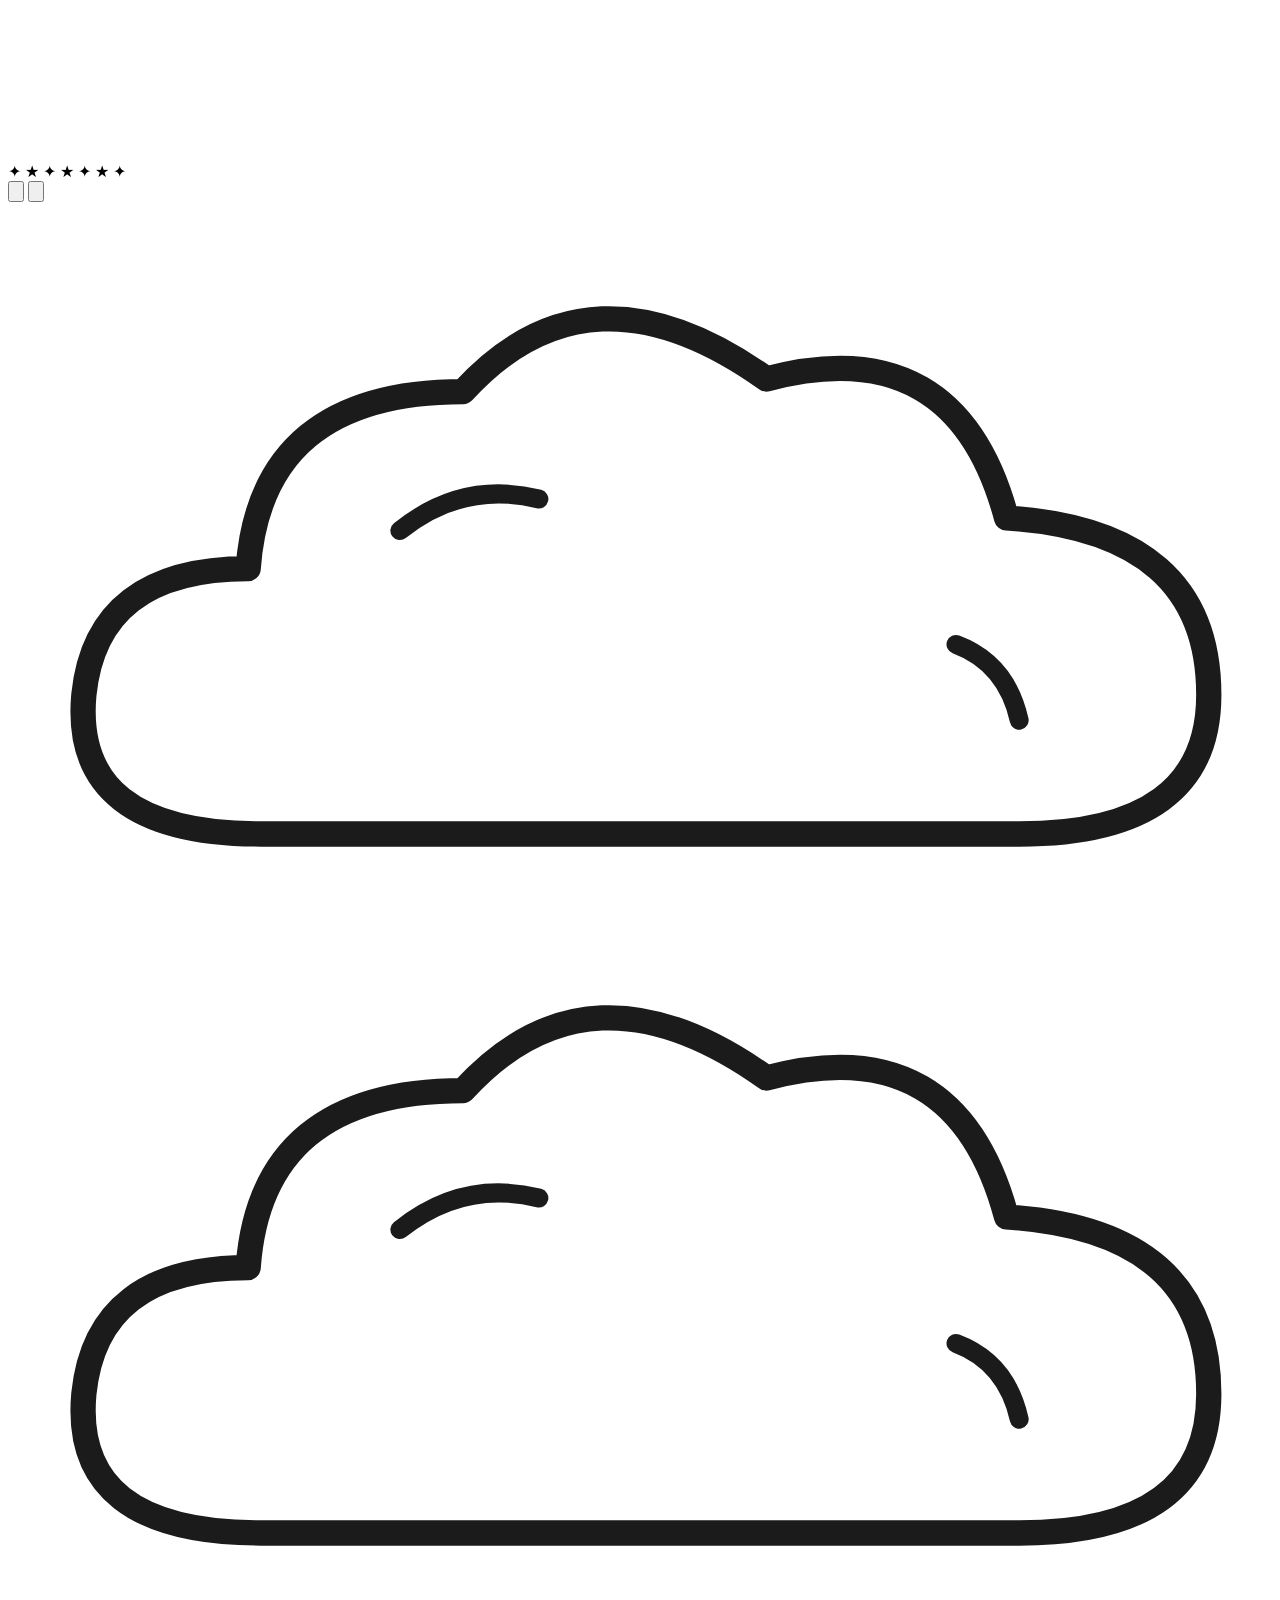
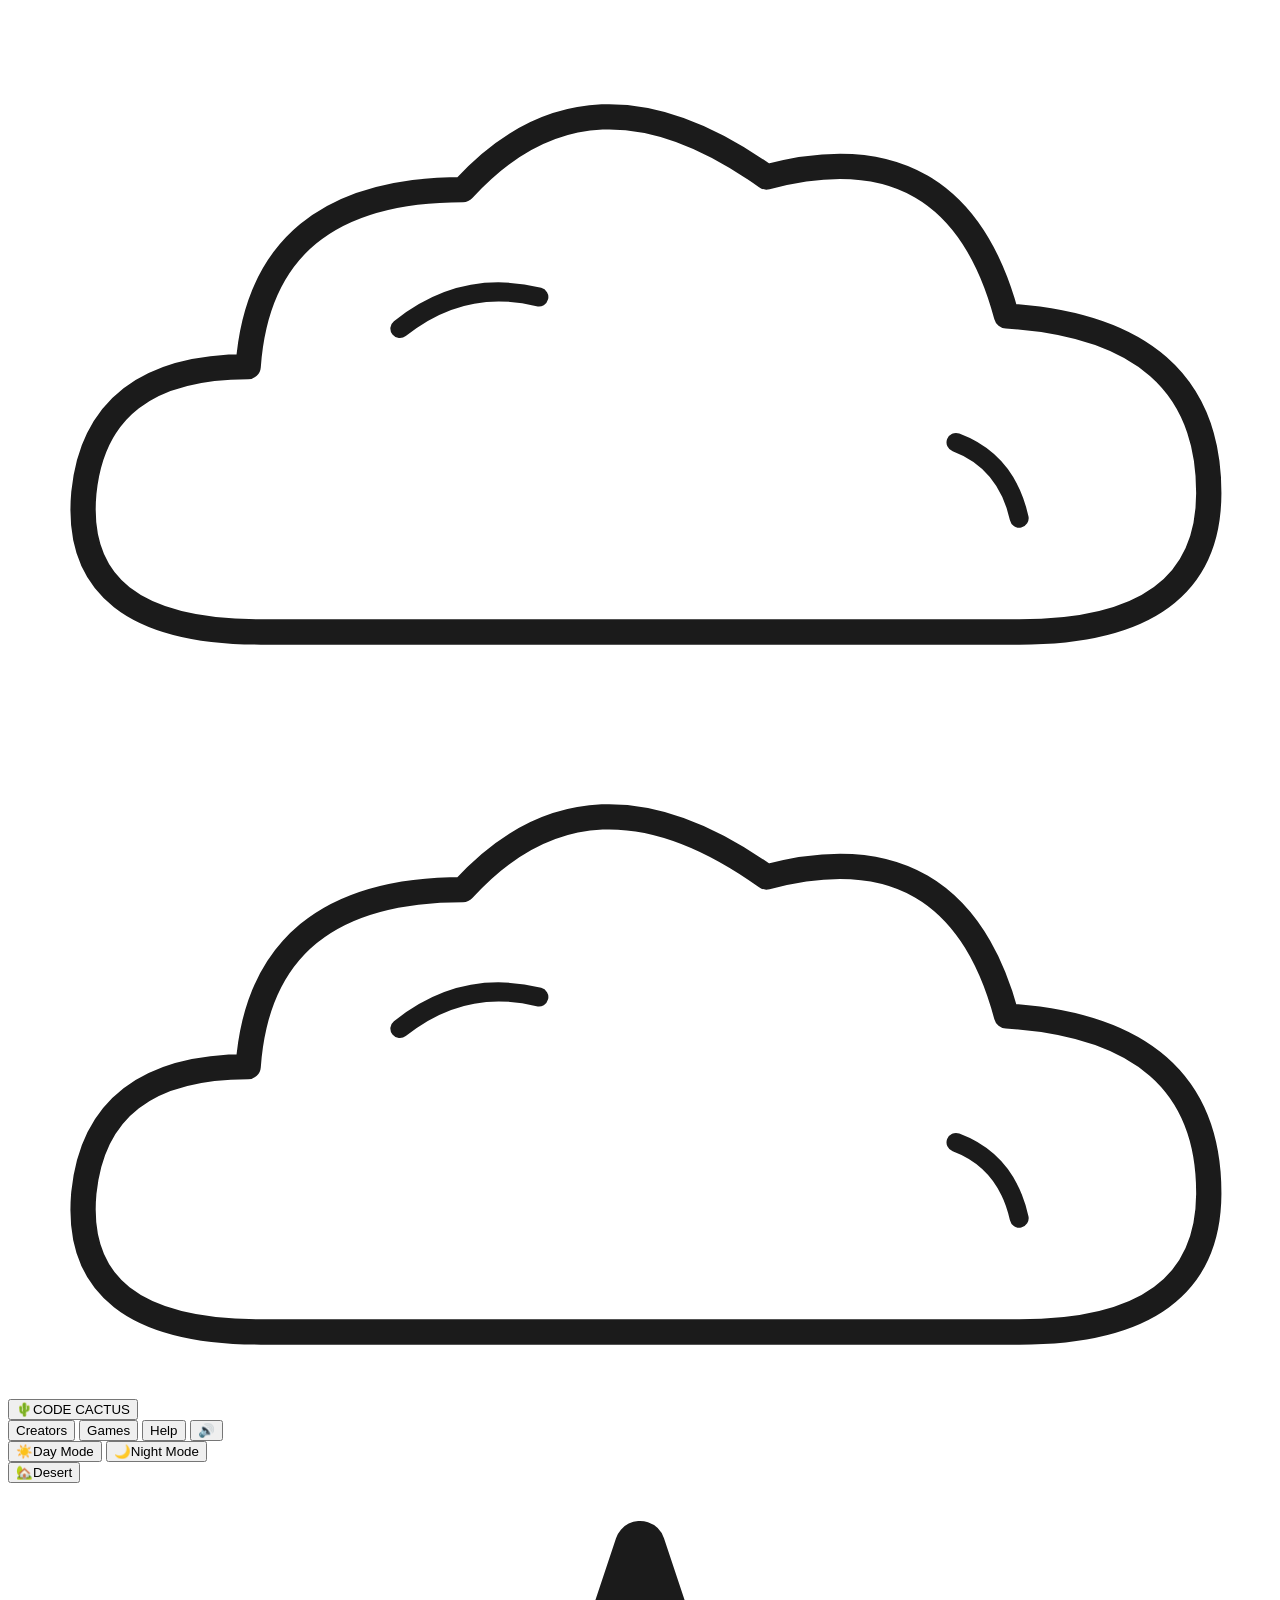
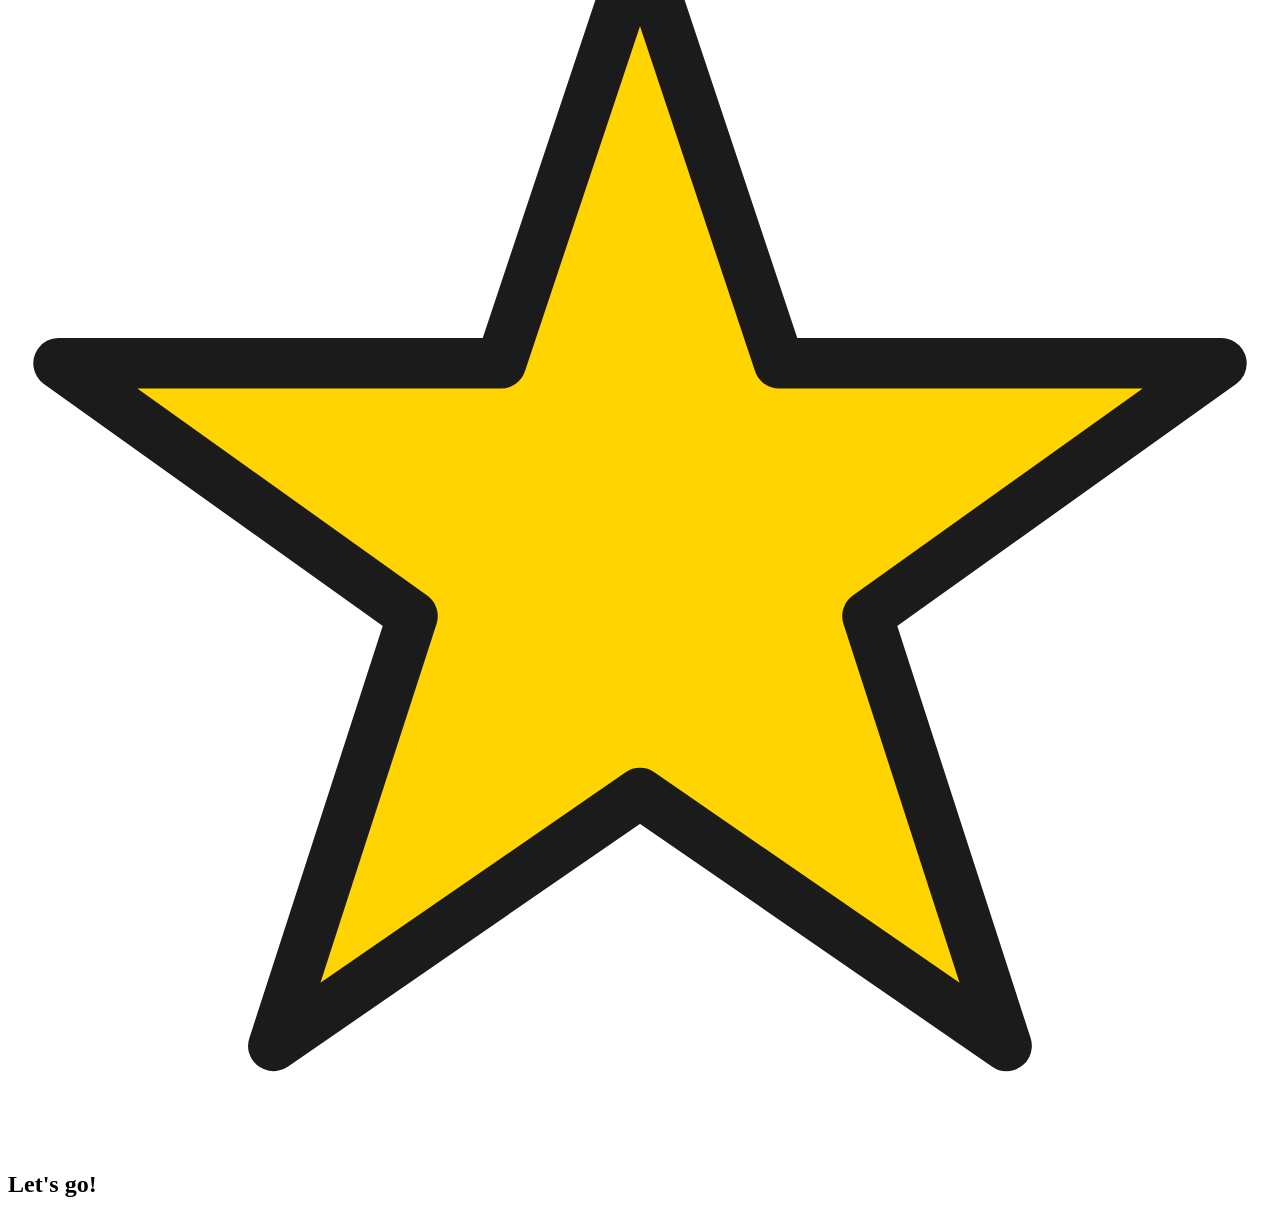
==== commit 58f54092: "Add files via upload" ====
--- a/index.html
+++ b/index.html
@@ -8,2260 +8,13 @@
   <link rel="preconnect" href="https://fonts.googleapis.com">
   <link rel="preconnect" href="https://fonts.gstatic.com" crossorigin>
   <link href="https://fonts.googleapis.com/css2?family=Chewy&family=Fira+Code:wght@600;700&family=Nunito:wght@700;800;900&display=swap" rel="stylesheet">
-  <style>
-    /* =========================================================
-       CODE CACTUS - ALL-IN-ONE STYLESHEET (DAY & NIGHT THEMED)
-       ========================================================= */
-    @property --sky-top    { syntax: '<color>'; inherits: true; initial-value: #4fc3f7; }
-    @property --sky-bottom { syntax: '<color>'; inherits: true; initial-value: #8ae6ff; }
-
-    :root {
-      --ink: #1b1b1b;
-      --sky-top: #4fc3f7;
-      --sky-bottom: #8ae6ff;
-      --nav-bg: #8ae6ff;
-      --nav-text: #1b1b1b;
-      --yellow: #ffd400;
-      --green: #1fb35a;
-      --orange: #f39200;
-      --mesa-color: #f39200;
-      --dune-color: #fbb040;
-      --ground-top: #fdbb52;
-      --ground-bot: #ffc65c;
-      --cloud-fill: #ffffff;
-      --card-bg: #ffffff;
-      --pill-bg: #ffffff;
-      --pill-text: #1b1b1b;
-      --pink: #ff5fa2;
-      --blue: #33b5ff;
-      --purple: #7c4dff;
-      --teal: #16b4b4;
-      --bad: #ff4d6d;
-      --nav-h: 64px;
-      --bounce: cubic-bezier(.34, 1.56, .64, 1);
-      --font-display: "Chewy", "Comic Sans MS", "Chalkboard SE", cursive;
-      --font-body: "Nunito", "Trebuchet MS", system-ui, sans-serif;
-      --font-mono: "Fira Code", monospace;
-
-      /* Game Page Day Mode Variables */
-      --game-page-bg: #fffdf7;
-      --game-subbar-bg: #e3f6ff;
-      --game-panel-bg: #ffffff;
-      --game-panel-alt: #fff8dc;
-      --game-soft-text: #4a4a4a;
-      --game-cab-bg: linear-gradient(160deg, #e3f6ff 0%, #fff8dc 100%);
-      --stage-sky: linear-gradient(180deg, #4fc3f7 0%, #8ae6ff 66%, #f39200 66%, #fdbb52 73%);
-      --stage-ground: linear-gradient(180deg, #fdbb52 0%, #f39200 100%);
-      --stage-rail: #37474f;
-      --stage-link: #1b1b1b;
-      --stage-link-new: #ff5fa2;
-      --stage-hud-bg: rgba(255, 255, 255, 0.9);
-      --stage-hud-text: #1b1b1b;
-    }
-
-    body.night-mode {
-      --sky-top: #0f0c29;
-      --sky-bottom: #302b63;
-      --nav-bg: #24244e;
-      --nav-text: #ffffff;
-      --mesa-color: #3b2d64;
-      --dune-color: #4c3b80;
-      --ground-top: #31255a;
-      --ground-bot: #251b47;
-      --cloud-fill: #3d3b6e;
-      --card-bg: #fffdf7;
-      --pill-bg: #24244e;
-      --pill-text: #ffffff;
-
-      /* Game Page Night Mode Variables */
-      --game-page-bg: #1a1635;
-      --game-subbar-bg: #24244e;
-      --game-panel-bg: #26224e;
-      --game-panel-alt: #312b63;
-      --game-soft-text: #d3caff;
-      --game-cab-bg: linear-gradient(160deg, #24204a 0%, #352766 100%);
-      --stage-sky:
-        radial-gradient(circle at 84% 18%, #fff59d 0 15px, transparent 16px),
-        radial-gradient(2px 2px at 12% 18%, #fff, transparent),
-        radial-gradient(2px 2px at 33% 28%, #fff, transparent),
-        radial-gradient(2px 2px at 55% 12%, #fff, transparent),
-        radial-gradient(2px 2px at 70% 32%, #fff, transparent),
-        linear-gradient(180deg, #0f0c29 0%, #302b63 66%, #4c3b80 66%, #31255a 73%);
-      --stage-ground: linear-gradient(180deg, #31255a 0%, #1d1538 100%);
-      --stage-rail: #bcaeff;
-      --stage-link: #f3e9ff;
-      --stage-link-new: #ffd400;
-      --stage-hud-bg: rgba(20, 16, 48, 0.88);
-      --stage-hud-text: #ffffff;
-    }
-
-    * { box-sizing: border-box; margin: 0; padding: 0; user-select: none; }
-    input, textarea, pre, code { user-select: text; -webkit-user-select: text; }
-    [hidden] { display: none !important; }
-
-    html, body {
-      height: 100%;
-      overflow: hidden;
-      background: var(--sky-top);
-      font-family: var(--font-body);
-      color: var(--ink);
-      -webkit-tap-highlight-color: transparent;
-    }
-
-    button {
-      font: inherit;
-      color: inherit;
-      background: none;
-      border: 0;
-      cursor: pointer;
-    }
-
-    button:focus-visible, input:focus-visible, summary:focus-visible {
-      outline: 4px dashed var(--yellow);
-      outline-offset: 3px;
-    }
-
-    .defs { position: absolute; width: 0; height: 0; overflow: hidden; }
-
-    #app {
-      position: fixed;
-      inset: 0;
-      overflow: hidden;
-      background: linear-gradient(180deg, var(--sky-top) 0%, var(--sky-bottom) 100%);
-      transition: --sky-top 2.2s ease-in-out, --sky-bottom 2.2s ease-in-out, background 1.1s ease;
-    }
-
-    .sunset-glow {
-      position: absolute;
-      inset: 0;
-      background: linear-gradient(180deg, rgba(255, 94, 98, 0.55) 0%, rgba(255, 195, 113, 0.75) 100%);
-      opacity: 0;
-      pointer-events: none;
-      z-index: 1;
-      transition: opacity 1.2s ease-in-out;
-    }
-    body.twilight-flash .sunset-glow { opacity: 1; }
-
-    .outlined {
-      text-shadow:
-         .04em 0 0 var(--ink), -.04em 0 0 var(--ink),
-         0 .04em 0 var(--ink),  0 -.04em 0 var(--ink),
-         .03em .03em 0 var(--ink), -.03em .03em 0 var(--ink),
-         .03em -.03em 0 var(--ink), -.03em -.03em 0 var(--ink),
-         .07em .08em 0 var(--ink);
-    }
-
-    /* =========================================================
-       SHARED SKY (Sun, Moon, Stars & Left-to-Right Clouds)
-       ========================================================= */
-    .sky { position: absolute; inset: 0; z-index: 1; overflow: hidden; }
-
-    .stars-layer {
-      position: absolute;
-      inset: 0;
-      pointer-events: none;
-      opacity: 0;
-      transform: translateY(-25px);
-      transition: opacity 2.2s ease-in-out, transform 2.2s ease-in-out;
-    }
-    body.night-mode .stars-layer {
-      opacity: 1;
-      transform: translateY(0);
-    }
-    .star-dot {
-      position: absolute;
-      color: #ffd400;
-      font-size: clamp(1rem, 1.8vw, 1.6rem);
-      text-shadow: 0 0 8px rgba(255, 212, 0, 0.8);
-      animation: twinkle 2s ease-in-out infinite alternate;
-    }
-    .shooting-star {
-      position: absolute;
-      top: 16vh;
-      left: 65vw;
-      width: 90px;
-      height: 4px;
-      background: linear-gradient(90deg, #fff, transparent);
-      border-radius: 999px;
-      transform: rotate(-25deg) scaleX(0);
-      opacity: 0;
-    }
-    body.night-mode .shooting-star {
-      animation: shoot 6s ease-in-out 1.2s infinite;
-    }
-    @keyframes twinkle {
-      0% { transform: scale(0.75) rotate(-10deg); opacity: 0.45; }
-      100% { transform: scale(1.2) rotate(10deg); opacity: 1; }
-    }
-    @keyframes shoot {
-      0%, 85%, 100% { transform: rotate(-25deg) translateX(0) scaleX(0); opacity: 0; }
-      88% { transform: rotate(-25deg) translateX(-40px) scaleX(1); opacity: 1; }
-      94% { transform: rotate(-25deg) translateX(-220px) scaleX(0.2); opacity: 0; }
-    }
-
-    .sun, .moon {
-      position: absolute;
-      left: 4vw;
-      top: calc(var(--nav-h) + 5vh);
-      width: clamp(74px, 11vw, 138px);
-      z-index: 2;
-      transition: transform 2.2s cubic-bezier(.34, 1.3, .64, 1), opacity 1.8s ease-in-out;
-      transform-origin: 45vw 75vh;
-    }
-    .sun svg, .moon svg { display: block; width: 100%; height: auto; overflow: visible; }
-    #sunRays { transform-origin: 60px 60px; animation: spin 24s linear infinite; }
-    .sun:hover svg, .moon:hover svg { animation: jelly .6s; }
-    .sun.wink svg, .moon.wink svg { animation: sunHop .8s var(--bounce); }
-
-    body.night-mode .sun {
-      transform: rotate(110deg) scale(0.4);
-      opacity: 0;
-      pointer-events: none;
-    }
-    .moon {
-      transform: rotate(-110deg) scale(0.4);
-      opacity: 0;
-      pointer-events: none;
-    }
-    body.night-mode .moon {
-      transform: rotate(0deg) scale(1);
-      opacity: 1;
-      pointer-events: auto;
-    }
-
-    @keyframes spin { to { transform: rotate(360deg); } }
-    @keyframes sunHop {
-      0%   { transform: scale(1); }
-      35%  { transform: scale(1.25) rotate(-12deg); }
-      70%  { transform: scale(.92) rotate(8deg); }
-      100% { transform: scale(1) rotate(0); }
-    }
-
-    .cloud {
-      position: absolute;
-      top: var(--top);
-      left: -30vw;
-      width: max(var(--w), 115px);
-      pointer-events: none;
-      animation: drift var(--dur) linear var(--delay) infinite;
-      z-index: 2;
-    }
-    .cloud svg { display: block; width: 100%; height: auto; animation: bob 6s ease-in-out infinite alternate; }
-    #cloud path.cloud-body { fill: var(--cloud-fill); transition: fill 2.2s ease-in-out; }
-
-    @keyframes drift { to { transform: translateX(175vw); } }
-    @keyframes bob   { to { transform: translateY(10px); } }
-
-    /* =========================================================
-       TASKBAR / NAV BAR (All Links Styled Identically & Responsive)
-       ========================================================= */
-    .nav {
-      position: fixed;
-      top: 10px; left: 10px; right: 10px;
-      height: var(--nav-h);
-      z-index: 50;
-      display: flex;
-      align-items: center;
-      justify-content: space-between;
-      gap: 8px;
-      padding: 0 14px 0 16px;
-      background: var(--nav-bg);
-      border: 3px solid var(--ink);
-      border-radius: 20px;
-      box-shadow: 0 5px 0 rgba(27, 27, 27, .28);
-      transition: background 2s ease-in-out;
-    }
-
-    .logo { display: flex; align-items: center; gap: 8px; white-space: nowrap; flex-shrink: 0; }
-    .logo-icon { font-size: 1.6rem; display: inline-block; }
-    .logo-text {
-      font-family: var(--font-display);
-      font-size: clamp(1.1rem, 2.8vw, 1.75rem);
-      color: var(--green);
-      letter-spacing: .03em;
-    }
-    .logo:hover .logo-icon { animation: wiggle .5s; }
-    .logo.hop { animation: jelly .6s; }
-
-    .nav-right {
-      display: flex;
-      align-items: center;
-      gap: 6px;
-      flex-wrap: nowrap;
-      overflow-x: auto;
-      scrollbar-width: none;
-      padding: 4px 2px;
-    }
-    .nav-right::-webkit-scrollbar { display: none; }
-
-    .nav-link {
-      font-weight: 800;
-      font-size: 0.98rem;
-      color: var(--nav-text);
-      padding: 7px 11px;
-      border-radius: 999px;
-      transition: background .15s, transform .15s var(--bounce), color 1.5s;
-      white-space: nowrap;
-      flex-shrink: 0;
-    }
-    .nav-link:hover {
-      background: rgba(255, 255, 255, .45);
-      transform: translateY(-2px) rotate(-2deg);
-    }
-    .nav-link:active {
-      transform: translateY(1px) scale(.96);
-    }
-
-    .icon-btn {
-      width: 40px; height: 40px;
-      font-size: 1.2rem;
-      border-radius: 50%;
-      border: 3px solid var(--ink);
-      background: #fff;
-      color: var(--ink);
-      box-shadow: 0 3px 0 var(--ink);
-      transition: transform .15s var(--bounce);
-      flex-shrink: 0;
-    }
-    .icon-btn:hover { transform: scale(1.12) rotate(-6deg); }
-    .icon-btn:active { transform: scale(.92); }
-
-    .mode-switch-group {
-      display: flex;
-      align-items: center;
-      gap: 6px;
-      flex-shrink: 0;
-    }
-
-    .btn-mode {
-      font-weight: 900;
-      font-size: 0.92rem;
-      padding: 7px 14px;
-      background: #ffffff;
-      color: var(--ink);
-      border: 3px solid var(--ink);
-      border-radius: 999px;
-      box-shadow: 0 4px 0 var(--ink);
-      transition: transform .12s, box-shadow .12s, background .25s;
-      white-space: nowrap;
-      display: flex;
-      align-items: center;
-      gap: 5px;
-      flex-shrink: 0;
-    }
-    .btn-mode:hover { transform: translateY(-2px); box-shadow: 0 6px 0 var(--ink); }
-    .btn-mode:active, .btn-mode.active-mode {
-      background: var(--yellow);
-      transform: translateY(2px);
-      box-shadow: 0 2px 0 var(--ink);
-    }
-
-    .btn-small {
-      font-weight: 900;
-      font-size: 0.92rem;
-      padding: 7px 14px;
-      background: var(--pink);
-      color: #fff;
-      border: 3px solid var(--ink);
-      border-radius: 999px;
-      box-shadow: 0 4px 0 var(--ink);
-      transition: transform .12s, box-shadow .12s;
-      white-space: nowrap;
-      display: none;
-      flex-shrink: 0;
-    }
-    .btn-small.visible { display: inline-flex; align-items: center; gap: 4px; }
-    .btn-small:hover { transform: translateY(-2px); box-shadow: 0 6px 0 var(--ink); }
-    .btn-small:active { transform: translateY(3px); box-shadow: 0 1px 0 var(--ink); }
-
-    @media (max-width: 780px) {
-      .mode-label { display: none; }
-      .btn-mode, .btn-small { padding: 7px 10px; }
-      .nav-link { font-size: 0.9rem; padding: 6px 9px; }
-    }
-    @media (max-width: 560px) {
-      .nav { padding: 0 10px; gap: 4px; }
-      .logo-text { display: none; }
-      .logo-icon { font-size: 1.75rem; }
-      .nav-link { font-size: 0.84rem; padding: 5px 8px; }
-      .icon-btn { width: 34px; height: 34px; font-size: 1rem; }
-      .btn-mode, .btn-small { padding: 6px 8px; font-size: 0.84rem; }
-      .nav-right { gap: 4px; }
-    }
-
-    /* =========================================================
-       FULL-VIEW PAGES + RIGID FIXED LAYERS
-       ========================================================= */
-    .page {
-      position: absolute;
-      inset: 0;
-      z-index: 3;
-      overflow: hidden;
-      visibility: hidden;
-      pointer-events: none;
-    }
-    .page.active {
-      visibility: visible;
-      pointer-events: auto;
-    }
-
-    .layer {
-      position: absolute;
-      pointer-events: none;
-    }
-    .page button, .letter, .card, .page input, .page summary { pointer-events: auto; }
-
-    .mesas, .dunes { left: 0; right: 0; }
-    .mesas svg, .dunes svg { display: block; width: 100%; height: 100%; }
-
-    /* ---------- Welcome (Desert) Scene ---------- */
-    .mesas  { bottom: 30vh; height: 34vh; }
-    .mesas path { fill: var(--mesa-color); transition: fill 2.2s ease-in-out; }
-    .dunes  { bottom: 33vh; height: 16vh; }
-    .dunes path { fill: var(--dune-color); transition: fill 2.2s ease-in-out; }
-    .ground-welcome {
-      left: -20px; right: -20px; bottom: 0; height: 40vh;
-      background: linear-gradient(var(--ground-top) 0 28%, var(--ground-bot) 28%);
-      border-top: 3px solid var(--ink);
-      border-radius: 50% 50% 0 0 / 70px 70px 0 0;
-      transition: background 2.2s ease-in-out;
-    }
-    .fg { inset: 0; }
-
-    .cactus {
-      position: absolute;
-      left: var(--left, auto);
-      right: var(--right, auto);
-      bottom: var(--bottom, 0);
-      width: max(var(--w), 54px);
-    }
-    .cactus svg { display: block; width: 100%; height: auto; overflow: visible; transform-origin: 50% 100%; animation: sway 4s ease-in-out infinite alternate; }
-    .cactus:nth-child(2n) svg { animation-duration: 5s; animation-delay: -1.5s; }
-    .cactus:nth-child(3n) svg { animation-duration: 3.4s; animation-delay: -2.2s; }
-    .cactus:hover svg { animation: wiggle .5s ease-in-out infinite; }
-    .cactus svg.boing { animation: boing .7s var(--bounce); }
-
-    @keyframes sway   { from { transform: rotate(-1.6deg); } to { transform: rotate(1.6deg); } }
-    @keyframes wiggle { 0%,100% { transform: rotate(0); } 25% { transform: rotate(-5deg); } 75% { transform: rotate(5deg); } }
-    @keyframes boing {
-      0%   { transform: scale(1, 1); }
-      20%  { transform: scale(1.25, .7); }
-      45%  { transform: scale(.82, 1.25); }
-      70%  { transform: scale(1.08, .94); }
-      100% { transform: scale(1, 1); }
-    }
-
-    /* ---------- Hero (Title + Sign In Button) ---------- */
-    .hero {
-      left: 0; right: 0;
-      top: calc(var(--nav-h) + 4vh + 10px);
-      display: flex;
-      flex-direction: column;
-      align-items: center;
-      text-align: center;
-      z-index: 10;
-    }
-    .title {
-      display: flex;
-      flex-direction: column;
-      align-items: center;
-      font-family: var(--font-display);
-      font-weight: 400;
-      margin-bottom: 2.8vh;
-    }
-
-    .t-coms    { display: block; font-size: clamp(4rem, min(15vw, 18vh), 10.5rem); line-height: .9; letter-spacing: .02em; color: #2fc46b; }
-    .t-dummies { display: block; font-size: clamp(2.8rem, min(11vw, 13vh), 7.8rem); line-height: .95; letter-spacing: .02em; color: #ff5fa2; margin-top: 0.06em; }
-
-    .letter { display: inline-block; cursor: pointer; }
-    .glyph  { display: inline-block; transform-origin: 50% 80%; }
-    .letter:hover .glyph { animation: jelly .6s; }
-    .letter.hop .glyph   { animation: hop .6s var(--bounce); }
-
-    @keyframes jelly {
-      0%   { transform: scale(1, 1); }
-      30%  { transform: scale(1.25, .8); }
-      50%  { transform: scale(.85, 1.2) translateY(-6%); }
-      70%  { transform: scale(1.1, .95); }
-      100% { transform: scale(1, 1); }
-    }
-    @keyframes hop {
-      0%   { transform: translateY(0) rotate(0); }
-      40%  { transform: translateY(-28%) rotate(-10deg); }
-      100% { transform: translateY(0) rotate(0); }
-    }
-
-    .btn-big {
-      font-family: var(--font-display);
-      font-size: clamp(1.5rem, 3.2vw, 2.2rem);
-      letter-spacing: .05em;
-      padding: .3em 1.9em .35em;
-      background: var(--yellow);
-      color: var(--ink);
-      border: 4px solid var(--ink);
-      border-radius: 999px;
-      box-shadow: 0 7px 0 var(--ink);
-      transition: transform .12s, box-shadow .12s;
-      animation: nudge 3.2s ease-in-out 1.5s infinite;
-    }
-    .btn-big:hover  { transform: translateY(-3px) scale(1.06); box-shadow: 0 10px 0 var(--ink); animation: none; }
-    .btn-big:active { transform: translateY(5px) scale(.97);   box-shadow: 0 2px 0 var(--ink); animation: none; }
-    .btn-big.squish { animation: squish .5s var(--bounce) forwards; }
-
-    @keyframes nudge {
-      0%, 82%, 100% { transform: scale(1) rotate(0); }
-      86% { transform: scale(1.08) rotate(-3deg); }
-      90% { transform: scale(1.08) rotate(3deg); }
-      94% { transform: scale(1.04) rotate(-2deg); }
-    }
-    @keyframes squish {
-      0%   { transform: scale(1); }
-      35%  { transform: scale(1.18, .8); }
-      100% { transform: scale(1.1); }
-    }
-
-    /* ---------- Main Topics Page ---------- */
-    .content {
-      position: absolute;
-      top: calc(var(--nav-h) + 10px);
-      left: 0; right: 0; bottom: 0;
-      padding: 3vh 5vw 14vh;
-      overflow-y: auto;
-      display: flex;
-      flex-direction: column;
-      align-items: center;
-      text-align: center;
-      pointer-events: auto;
-      z-index: 4;
-      overscroll-behavior: contain;
-      -webkit-overflow-scrolling: touch;
-    }
-    .content > * { flex-shrink: 0; }
-
-    .hello {
-      font-family: var(--font-display);
-      font-weight: 400;
-      font-size: clamp(2.5rem, 7.5vw, 5.2rem);
-      line-height: 1.05;
-      color: #ffd400;
-    }
-    .hello-sub {
-      font-weight: 900;
-      font-size: clamp(1rem, 2.2vw, 1.35rem);
-      background: var(--pill-bg);
-      color: var(--pill-text);
-      border: 3px solid var(--ink);
-      border-radius: 20px;
-      padding: .4em 1.1em;
-      margin: 1.2vh 0 3vh;
-      box-shadow: 0 4px 0 var(--ink);
-      transition: background 1.8s ease-in-out, color 1.8s ease-in-out;
-    }
-
-    .cards {
-      width: 100%;
-      max-width: 1120px;
-      display: grid;
-      grid-template-columns: repeat(auto-fit, minmax(210px, 1fr));
-      gap: 22px;
-      padding-bottom: 4vh;
-    }
-    .card {
-      position: relative;
-      display: flex;
-      flex-direction: column;
-      align-items: center;
-      justify-content: center;
-      gap: 10px;
-      padding: 26px 16px 24px;
-      background: var(--card-bg);
-      color: var(--ink);
-      border: 4px solid var(--ink);
-      border-radius: 30px;
-      box-shadow: 0 8px 0 var(--ink);
-      transition: transform .15s var(--bounce), box-shadow .15s;
-    }
-    .card-num {
-      position: absolute;
-      top: 12px;
-      left: 14px;
-      font-weight: 900;
-      font-size: 0.85rem;
-      background: var(--yellow);
-      border: 2.5px solid var(--ink);
-      border-radius: 999px;
-      padding: 2px 9px;
-      box-shadow: 0 2px 0 var(--ink);
-    }
-    .card-icon {
-      display: grid;
-      place-items: center;
-      width: 88px; height: 88px;
-      font-size: 2.8rem;
-      background: var(--c);
-      border: 4px solid var(--ink);
-      border-radius: 50%;
-    }
-    .card-title { font-family: var(--font-display); font-size: 1.6rem; margin-top: 4px; line-height: 1.15; }
-    @media (hover: hover) {
-      .card:hover  { transform: translateY(-8px) rotate(-1.5deg); box-shadow: 0 14px 0 var(--ink); }
-      .card:nth-child(2n):hover { transform: translateY(-8px) rotate(1.5deg); }
-      .card:hover .card-icon { animation: wiggle .5s ease-in-out infinite; }
-    }
-    .card:active { transform: translateY(5px) scale(.98); box-shadow: 0 3px 0 var(--ink); }
-
-    /* ---------- Topic Content Page (Two-Column Formal vs Fun Layout) ---------- */
-    .topic-page-badge {
-      display: inline-flex;
-      align-items: center;
-      gap: 8px;
-      font-weight: 900;
-      font-size: clamp(0.9rem, 1.8vw, 1.1rem);
-      background: var(--yellow);
-      color: var(--ink);
-      border: 3px solid var(--ink);
-      border-radius: 999px;
-      padding: 4px 16px;
-      margin-bottom: 1vh;
-      box-shadow: 0 4px 0 var(--ink);
-    }
-
-    .ways-grid {
-      width: 100%;
-      max-width: 1060px;
-      display: grid;
-      grid-template-columns: repeat(2, minmax(0, 1fr));
-      gap: 28px;
-      align-items: stretch;
-      padding-bottom: 4vh;
-    }
-
-    .way-column {
-      display: flex;
-      flex-direction: column;
-      background: var(--card-bg);
-      color: var(--ink);
-      border: 4px solid var(--ink);
-      border-radius: 32px;
-      box-shadow: 0 9px 0 var(--ink);
-      overflow: hidden;
-      text-align: left;
-    }
-
-    .way-header {
-      padding: 22px 24px 20px;
-      border-bottom: 4px solid var(--ink);
-      display: flex;
-      align-items: center;
-      gap: 16px;
-      background: var(--way-bg, #33b5ff);
-      color: var(--way-text, #ffffff);
-    }
-
-    .way-header-icon {
-      width: 64px;
-      height: 64px;
-      border-radius: 20px;
-      background: #ffffff;
-      color: var(--ink);
-      border: 3.5px solid var(--ink);
-      box-shadow: 0 4px 0 var(--ink);
-      display: grid;
-      place-items: center;
-      font-size: 2.1rem;
-      flex-shrink: 0;
-    }
-
-    .way-header-text {
-      min-width: 0;
-    }
-
-    .way-title {
-      font-family: var(--font-display);
-      font-weight: 400;
-      font-size: clamp(1.55rem, 3vw, 2.2rem);
-      line-height: 1.08;
-      letter-spacing: 0.02em;
-      color: #ffffff;
-      margin-bottom: 4px;
-    }
-
-    .way-sub {
-      font-weight: 800;
-      font-size: clamp(0.88rem, 1.5vw, 1rem);
-      color: rgba(255, 255, 255, 0.95);
-      line-height: 1.25;
-    }
-
-    .way-options {
-      display: flex;
-      flex-direction: column;
-      gap: 16px;
-      padding: 24px;
-      flex: 1;
-      justify-content: center;
-    }
-
-    .way-option-card {
-      width: 100%;
-      display: flex;
-      align-items: center;
-      gap: 16px;
-      padding: 18px 20px;
-      background: #fffdf7;
-      color: var(--ink);
-      border: 4px solid var(--ink);
-      border-radius: 24px;
-      box-shadow: 0 6px 0 var(--ink);
-      text-align: left;
-      transition: transform .15s var(--bounce), box-shadow .15s, background .15s;
-    }
-
-    .way-option-icon {
-      width: 68px;
-      height: 68px;
-      border-radius: 50%;
-      background: var(--opt-c, #ffd400);
-      border: 3.5px solid var(--ink);
-      box-shadow: 0 3px 0 var(--ink);
-      display: grid;
-      place-items: center;
-      font-size: 2.1rem;
-      flex-shrink: 0;
-    }
-
-    .way-option-body {
-      flex: 1;
-      min-width: 0;
-      display: flex;
-      flex-direction: column;
-      gap: 4px;
-    }
-
-    .way-option-title {
-      font-family: var(--font-display);
-      font-size: clamp(1.35rem, 2.4vw, 1.75rem);
-      line-height: 1.1;
-      color: var(--ink);
-    }
-
-    .way-option-desc {
-      font-weight: 800;
-      font-size: 0.94rem;
-      color: #4a4a4a;
-      line-height: 1.25;
-    }
-
-    .way-option-pill {
-      font-weight: 900;
-      font-size: 0.85rem;
-      background: var(--opt-c, #ffd400);
-      color: var(--ink);
-      border: 2.5px solid var(--ink);
-      border-radius: 999px;
-      padding: 6px 12px;
-      box-shadow: 0 3px 0 var(--ink);
-      white-space: nowrap;
-      flex-shrink: 0;
-    }
-
-    @media (hover: hover) {
-      .way-option-card:hover {
-        transform: translateY(-5px) rotate(-1deg);
-        box-shadow: 0 11px 0 var(--ink);
-        background: #fff8dc;
-      }
-      .way-option-card:nth-child(2n):hover {
-        transform: translateY(-5px) rotate(1deg);
-      }
-      .way-option-card:hover .way-option-icon {
-        animation: wiggle .5s ease-in-out infinite;
-      }
-    }
-    .way-option-card:active {
-      transform: translateY(3px) scale(.98);
-      box-shadow: 0 3px 0 var(--ink);
-    }
-
-    @media (max-width: 780px) {
-      .ways-grid {
-        grid-template-columns: minmax(0, 1fr);
-        gap: 20px;
-      }
-      .way-header {
-        padding: 18px 18px 16px;
-      }
-      .way-options {
-        padding: 18px;
-      }
-    }
-    @media (max-width: 560px) {
-      .way-option-card {
-        padding: 14px 14px;
-        gap: 12px;
-      }
-      .way-option-icon {
-        width: 54px;
-        height: 54px;
-        font-size: 1.65rem;
-      }
-      .way-option-pill {
-        display: none;
-      }
-    }
-
-    /* Floating Poppable Balloons */
-    .balloon {
-      position: absolute;
-      left: var(--x);
-      bottom: -26vh;
-      width: 66px; height: 92px;
-      z-index: 6;
-      animation: rise var(--dur) linear var(--delay) infinite;
-    }
-    .b-body {
-      position: relative;
-      display: block;
-      width: 100%; height: 100%;
-      background: var(--c);
-      border: 4px solid var(--ink);
-      border-radius: 50% 50% 48% 48% / 56% 56% 44% 44%;
-      animation: balloonSway 3s ease-in-out infinite alternate;
-      transform-origin: 50% 130%;
-    }
-    .b-body::before {
-      content: ""; position: absolute; left: 14px; top: 12px;
-      width: 12px; height: 20px; border-radius: 50%;
-      background: rgba(255, 255, 255, .75); transform: rotate(18deg);
-    }
-    .balloon::after {
-      content: ""; position: absolute; left: 50%; top: 100%;
-      width: 3px; height: 64px; margin-left: -1px; background: var(--ink);
-    }
-    .balloon.popped { visibility: hidden; pointer-events: none; }
-
-    @keyframes rise { from { transform: translateY(0); } to { transform: translateY(-150vh); } }
-    @keyframes balloonSway { from { transform: rotate(-6deg); } to { transform: rotate(6deg); } }
-
-    /* =========================================================
-       REPEATING SPEECH BUBBLES (Cactus & Sun/Moon)
-       ========================================================= */
-    .timed-speech {
-      position: fixed;
-      z-index: 45;
-      pointer-events: none;
-      background: #ffffff;
-      color: var(--ink);
-      border: 3.5px solid var(--ink);
-      border-radius: 22px;
-      padding: .45em 1em .5em;
-      font-family: var(--font-body);
-      font-weight: 900;
-      font-size: clamp(0.88rem, 1.7vw, 1.12rem);
-      line-height: 1.25;
-      text-align: center;
-      max-width: min(290px, 84vw);
-      box-shadow: 0 5px 0 var(--ink);
-      opacity: 0;
-      transform: translate(-50%, -100%) scale(0);
-      transition: transform 0.4s var(--bounce), opacity 0.25s ease;
-    }
-    .timed-speech.visible {
-      opacity: 1;
-      transform: translate(-50%, -100%) scale(1);
-    }
-    .timed-speech.tail-bottom::after {
-      content: "";
-      position: absolute;
-      bottom: -13px;
-      left: 50%;
-      transform: translateX(-50%);
-      border-width: 13px 11px 0;
-      border-style: solid;
-      border-color: var(--ink) transparent transparent;
-    }
-    .timed-speech.tail-bottom::before {
-      content: "";
-      position: absolute;
-      bottom: -8px;
-      left: 50%;
-      transform: translateX(-50%);
-      border-width: 10px 8px 0;
-      border-style: solid;
-      border-color: #ffffff transparent transparent;
-      z-index: 1;
-    }
-
-    .timed-speech.sun-bubble {
-      transform: translate(0, -50%) scale(0);
-      transform-origin: 0% 50%;
-    }
-    .timed-speech.sun-bubble.visible {
-      opacity: 1;
-      transform: translate(0, -50%) scale(1);
-    }
-    .timed-speech.sun-bubble::after {
-      content: "";
-      position: absolute;
-      left: -13px;
-      top: 50%;
-      transform: translateY(-50%);
-      border-width: 10px 13px 10px 0;
-      border-style: solid;
-      border-color: transparent var(--ink) transparent transparent;
-    }
-    .timed-speech.sun-bubble::before {
-      content: "";
-      position: absolute;
-      left: -8px;
-      top: 50%;
-      transform: translateY(-50%);
-      border-width: 7px 10px 7px 0;
-      border-style: solid;
-      border-color: transparent #ffffff transparent transparent;
-      z-index: 1;
-    }
-
-    /* =========================================================
-       FULL-VIEW LINKEDLIST EXPRESS GAME (CODE CACTUS THEME)
-       ========================================================= */
-    .full-page-view {
-      position: absolute;
-      top: calc(var(--nav-h) + 20px);
-      left: 10px;
-      right: 10px;
-      bottom: 10px;
-      background: var(--game-page-bg);
-      color: var(--nav-text);
-      border: 4px solid var(--ink);
-      border-radius: 26px;
-      box-shadow: 0 8px 0 rgba(27, 27, 27, 0.28);
-      display: flex;
-      flex-direction: column;
-      overflow: hidden;
-      z-index: 10;
-      pointer-events: auto;
-      transition: background 1.5s ease, color 1.5s ease;
-    }
-
-    .game-header {
-      position: relative;
-      z-index: 25;
-      background: var(--yellow);
-      color: var(--ink);
-      border-bottom: 4px solid var(--ink);
-      padding: 10px 20px;
-      display: flex;
-      align-items: center;
-      justify-content: space-between;
-      gap: 12px;
-      flex-wrap: nowrap;
-      flex-shrink: 0;
-    }
-    body.night-mode .game-header {
-      background: #2d265a;
-      color: #ffffff;
-    }
-
-    .game-brand {
-      display: flex;
-      align-items: center;
-      gap: 10px;
-      font-family: var(--font-display);
-      font-size: clamp(1.2rem, 2.8vw, 2rem);
-      letter-spacing: 0.02em;
-      color: inherit;
-      white-space: nowrap;
-      flex-shrink: 0;
-    }
-    .game-brand:hover { transform: scale(1.03); }
-
-    .game-subnav {
-      display: flex;
-      align-items: center;
-      gap: 8px;
-      flex-wrap: nowrap;
-      flex-shrink: 0;
-    }
-    .g-nav-btn {
-      font-weight: 900;
-      font-size: 0.92rem;
-      padding: 7px 16px;
-      border: 3px solid var(--ink);
-      border-radius: 999px;
-      background: #ffffff;
-      color: var(--ink);
-      box-shadow: 0 3px 0 var(--ink);
-      transition: transform .12s var(--bounce), background .15s, box-shadow .12s;
-      white-space: nowrap;
-    }
-    .g-nav-btn:hover { transform: translateY(-2px); box-shadow: 0 5px 0 var(--ink); }
-    .g-nav-btn.on {
-      background: var(--pink);
-      color: #ffffff;
-      transform: translateY(2px);
-      box-shadow: 0 1px 0 var(--ink);
-    }
-    .g-nav-btn.topics-back {
-      background: var(--blue);
-      color: #ffffff;
-    }
-
-    .game-scroll-area {
-      position: relative;
-      z-index: 1;
-      flex: 1;
-      overflow-y: auto;
-      overflow-x: hidden;
-      padding: clamp(14px, 2.5vw, 26px);
-      overscroll-behavior: contain;
-      -webkit-overflow-scrolling: touch;
-    }
-    .lle-screen {
-      max-width: 1140px;
-      margin: 0 auto;
-    }
-
-    /* Chunky Cartoon Buttons inside Game */
-    .btn {
-      font-family: var(--font-display);
-      letter-spacing: 0.03em;
-      border: 3.5px solid var(--ink);
-      border-radius: 999px;
-      padding: 10px 24px;
-      font-size: 1.15rem;
-      background: var(--yellow);
-      color: var(--ink);
-      box-shadow: 0 5px 0 var(--ink);
-      transition: transform .12s var(--bounce), box-shadow .12s, background .15s;
-      display: inline-flex;
-      align-items: center;
-      justify-content: center;
-      gap: 6px;
-    }
-    .btn:hover:not(:disabled) { transform: translateY(-2px) scale(1.03); box-shadow: 0 7px 0 var(--ink); }
-    .btn:active:not(:disabled) { transform: translateY(3px); box-shadow: 0 2px 0 var(--ink); }
-    .btn:disabled { opacity: 0.48; cursor: default; }
-    .btn.green { background: var(--green); color: #ffffff; }
-    .btn.pink  { background: var(--pink); color: #ffffff; }
-    .btn.blue  { background: var(--blue); color: #ffffff; }
-    .btn.ghost {
-      font-family: var(--font-body);
-      font-weight: 900;
-      font-size: 0.96rem;
-      background: #ffffff;
-      color: var(--ink);
-      box-shadow: 0 4px 0 var(--ink);
-    }
-
-    /* ---------- Game Home Screen ---------- */
-    .lle-hero {
-      background: var(--game-panel-alt);
-      color: var(--nav-text);
-      border: 4px solid var(--ink);
-      border-radius: 28px;
-      padding: clamp(18px, 3vw, 32px);
-      box-shadow: 0 8px 0 var(--ink);
-      text-align: left;
-    }
-    .lle-hero h1 {
-      font-family: var(--font-display);
-      font-weight: 400;
-      font-size: clamp(2rem, 5vw, 3.4rem);
-      line-height: 1.05;
-      color: var(--green);
-      margin-bottom: 10px;
-    }
-    body.night-mode .lle-hero h1 { color: var(--yellow); }
-    .lle-hero p {
-      font-size: clamp(1rem, 2vw, 1.18rem);
-      font-weight: 800;
-      color: var(--game-soft-text);
-      max-width: 44em;
-    }
-
-    .chain {
-      display: flex;
-      align-items: center;
-      margin: 26px 0 6px;
-      overflow-x: auto;
-      padding: 10px 4px 18px;
-    }
-    .mini {
-      width: 100px;
-      height: 54px;
-      border-radius: 14px;
-      border: 3.5px solid var(--ink);
-      display: flex;
-      flex: none;
-      position: relative;
-      background: var(--c);
-      box-shadow: 0 4px 0 var(--ink);
-      animation: roll .9s cubic-bezier(.3, 1.2, .5, 1) both;
-      animation-delay: var(--d);
-    }
-    .mini span {
-      flex: 1;
-      display: grid;
-      place-items: center;
-      background: #fffdf7;
-      color: var(--ink);
-      font-family: var(--font-display);
-      font-size: 1.25rem;
-      border-radius: 10px 0 0 10px;
-    }
-    .mini i {
-      width: 32px;
-      display: grid;
-      place-items: center;
-      border-left: 3.5px solid var(--ink);
-    }
-    .mini i::after {
-      content: '';
-      width: 11px;
-      height: 11px;
-      border-radius: 50%;
-      background: var(--ink);
-    }
-    .mini::before, .mini::after {
-      content: '';
-      position: absolute;
-      bottom: -12px;
-      width: 16px;
-      height: 16px;
-      border-radius: 50%;
-      background: #263238;
-      border: 3px solid var(--ink);
-    }
-    .mini::before { left: 12px; }
-    .mini::after  { right: 12px; }
-    .arr {
-      width: 36px;
-      height: 4px;
-      background: var(--nav-text);
-      flex: none;
-      position: relative;
-      animation: roll .6s both;
-      animation-delay: var(--d);
-    }
-    .arr::after {
-      content: '';
-      position: absolute;
-      right: -2px;
-      top: -6px;
-      border: 7px solid transparent;
-      border-left: 12px solid var(--nav-text);
-    }
-    .nul {
-      font-size: 1.9rem;
-      font-weight: 900;
-      margin-left: 8px;
-      color: var(--nav-text);
-      animation: roll .6s both;
-      animation-delay: var(--d);
-    }
-    @keyframes roll {
-      from { transform: translateX(-60px); opacity: 0; }
-      to   { transform: none; opacity: 1; }
-    }
-
-    .choices {
-      display: grid;
-      grid-template-columns: repeat(auto-fit, minmax(280px, 1fr));
-      gap: 20px;
-      margin-top: 22px;
-    }
-    .choice {
-      border-radius: 28px;
-      padding: 26px;
-      color: var(--ink);
-      border: 4px solid var(--ink);
-      box-shadow: 0 8px 0 var(--ink);
-      text-align: left;
-      position: relative;
-      overflow: hidden;
-      min-height: 210px;
-      display: flex;
-      flex-direction: column;
-      justify-content: flex-end;
-      transition: transform .15s var(--bounce), box-shadow .15s;
-    }
-    .choice:hover {
-      transform: translateY(-6px) rotate(-1deg);
-      box-shadow: 0 13px 0 var(--ink);
-    }
-    .choice h2 {
-      font-family: var(--font-display);
-      font-weight: 400;
-      margin: 0 0 6px;
-      font-size: 2.2rem;
-      line-height: 1.05;
-    }
-    .choice p {
-      margin: 0;
-      font-size: 1.02rem;
-      font-weight: 800;
-    }
-    .choice.theory {
-      background: linear-gradient(155deg, #ffd400 0%, #ff8a00 100%);
-    }
-    .choice.prac {
-      background: linear-gradient(155deg, #2fc46b 0%, #33b5ff 100%);
-      color: #ffffff;
-    }
-    .choice svg {
-      position: absolute;
-      top: 14px;
-      right: 14px;
-      width: 96px;
-      height: 96px;
-    }
-    .choice.theory svg.choice-mascot {
-      width: 64px;
-      height: 112px;
-      top: 10px;
-      right: 18px;
-      overflow: visible;
-      transform-origin: 50% 100%;
-      animation: sway 4s ease-in-out infinite alternate;
-    }
-
-    /* ---------- Cabinets (Theory Panels) ---------- */
-    .cab {
-      border-radius: 28px;
-      background: var(--game-cab-bg);
-      color: var(--nav-text);
-      border: 4px solid var(--ink);
-      box-shadow: 0 8px 0 var(--ink);
-      padding: clamp(16px, 3vw, 30px);
-    }
-    .start {
-      max-width: 660px;
-      margin: 0 auto;
-      text-align: center;
-    }
-    .theory-mascot {
-      width: 78px;
-      height: 145px;
-      margin: 0 auto 4px;
-      display: block;
-      overflow: visible;
-      transform-origin: 50% 100%;
-      animation: sway 4s ease-in-out infinite alternate;
-    }
-    .start h2 {
-      font-family: var(--font-display);
-      font-weight: 400;
-      font-size: clamp(1.9rem, 4.8vw, 3rem);
-      margin: 8px 0 10px;
-      line-height: 1.08;
-      color: var(--pink);
-    }
-    body.night-mode .start h2 { color: var(--yellow); }
-    .start p {
-      font-weight: 800;
-      color: var(--game-soft-text);
-      margin: 0 0 22px;
-      font-size: 1.05rem;
-    }
-
-    /* Trivia Gameplay */
-    .t-top {
-      display: flex;
-      justify-content: space-between;
-      align-items: center;
-      gap: 14px;
-      flex-wrap: wrap;
-      margin-bottom: 16px;
-    }
-    .t-top h2 {
-      font-family: var(--font-display);
-      font-weight: 400;
-      margin: 0;
-      font-size: clamp(1.7rem, 4.5vw, 2.6rem);
-      line-height: 1;
-    }
-    .t-top h2 small {
-      font-family: var(--font-body);
-      font-size: 0.58em;
-      font-weight: 900;
-    }
-    .player {
-      display: flex;
-      align-items: center;
-      gap: 10px;
-      background: #ffffff;
-      color: var(--ink);
-      border-radius: 20px;
-      padding: 6px 12px 6px 8px;
-      border: 3.5px solid var(--ink);
-      box-shadow: 0 4px 0 var(--ink);
-    }
-    .avatar {
-      width: 42px;
-      height: 42px;
-      border-radius: 50%;
-      background: var(--yellow);
-      border: 2.5px solid var(--ink);
-      display: grid;
-      place-items: center;
-      font-size: 1.35rem;
-    }
-    .player b { display: block; line-height: 1.1; font-weight: 900; }
-    .player small { font-weight: 900; color: var(--green); font-size: 0.9rem; }
-    .wedges { width: 58px; height: 58px; margin: -4px 0 -4px 4px; }
-
-    .t-main {
-      display: grid;
-      grid-template-columns: 1fr 1fr;
-      gap: 20px;
-    }
-    .qcard {
-      background: #ffffff;
-      color: var(--ink);
-      border: 4px solid var(--ink);
-      border-radius: 24px;
-      overflow: hidden;
-      display: flex;
-      flex-direction: column;
-      min-height: 320px;
-      box-shadow: 0 7px 0 var(--ink);
-    }
-    .qhead {
-      display: flex;
-      justify-content: space-between;
-      align-items: center;
-      gap: 12px;
-      padding: 10px 16px 10px 20px;
-      font-family: var(--font-display);
-      font-size: clamp(1.15rem, 2.6vw, 1.65rem);
-      background: var(--cc, #33b5ff);
-      color: var(--ct, #fff);
-      border-bottom: 3.5px solid var(--ink);
-    }
-    .timer {
-      position: relative;
-      width: 46px;
-      height: 46px;
-      border-radius: 50%;
-      border: 3px solid var(--ink);
-      flex: none;
-      display: grid;
-      place-items: center;
-      font-family: var(--font-body);
-      font-size: 1.15rem;
-      font-weight: 900;
-      background: conic-gradient(#2fc46b var(--a, 360deg), rgba(255,255,255,.45) 0);
-      color: var(--ink);
-    }
-    .timer.low {
-      background: conic-gradient(#ff4d6d var(--a, 0deg), rgba(255,255,255,.45) 0);
-      color: #fff;
-    }
-    .qbody {
-      padding: 20px 22px;
-      text-align: center;
-      flex: 1;
-      display: flex;
-      flex-direction: column;
-      justify-content: center;
-      gap: 14px;
-    }
-    .qbody p {
-      margin: 0;
-      font-size: clamp(1.1rem, 2.2vw, 1.38rem);
-      font-weight: 900;
-    }
-    .after {
-      text-align: left;
-      background: #fff8dc;
-      border: 3px solid var(--ink);
-      border-radius: 16px;
-      padding: 12px 14px;
-      font-size: 0.96rem;
-      font-weight: 800;
-      box-shadow: 0 4px 0 var(--ink);
-    }
-    .after b { display: block; font-size: 1.15rem; margin-bottom: 3px; font-family: var(--font-display); letter-spacing: .02em; }
-    .after.good b { color: var(--green); }
-    .after.nope b { color: var(--bad); }
-    .after .btn { margin-top: 10px; padding: 8px 18px; font-size: 1rem; }
-
-    .answers { display: flex; flex-direction: column; gap: 12px; }
-    .ans {
-      flex: 1;
-      min-height: 62px;
-      border: 3.5px solid var(--ink);
-      border-radius: 18px;
-      background: #ffffff;
-      color: var(--ink);
-      font-weight: 900;
-      font-size: clamp(0.98rem, 2vw, 1.14rem);
-      padding: 12px 18px;
-      text-align: center;
-      box-shadow: 0 5px 0 var(--ink);
-      transition: transform .12s var(--bounce), background .15s;
-    }
-    .ans:not(:disabled):hover {
-      transform: translateY(-3px);
-      background: #fff8dc;
-    }
-    .ans:disabled { cursor: default; }
-    .ans.right {
-      background: #a8f0c4;
-      color: var(--ink);
-    }
-    .ans.wrong {
-      background: #ffb3c0;
-      color: var(--ink);
-    }
-    .ans.dim { opacity: 0.55; }
-
-    .t-foot {
-      margin-top: 14px;
-      text-align: center;
-      font-weight: 900;
-      font-size: 1.05rem;
-      min-height: 1.5em;
-    }
-    .res-grid { display: grid; gap: 10px; margin: 18px 0; }
-    .res-row {
-      display: flex;
-      align-items: center;
-      gap: 12px;
-      background: var(--game-panel-bg);
-      color: var(--nav-text);
-      border: 3px solid var(--ink);
-      box-shadow: 0 3px 0 var(--ink);
-      border-radius: 16px;
-      padding: 9px 14px;
-      font-weight: 900;
-    }
-    .res-row i {
-      width: 18px;
-      height: 18px;
-      border-radius: 50%;
-      background: var(--cc);
-      border: 2.5px solid var(--ink);
-    }
-    .res-row span { flex: 1; text-align: left; }
-    .pips { display: flex; gap: 6px; }
-    .pips b {
-      width: 15px;
-      height: 15px;
-      border-radius: 50%;
-      background: rgba(128,128,128,.25);
-      border: 2px solid var(--ink);
-    }
-    .pips b.on { background: var(--cc); }
-    .big {
-      font-family: var(--font-display);
-      font-size: clamp(2.8rem, 8vw, 4.5rem);
-      color: var(--green);
-      line-height: 1;
-    }
-
-    /* ---------- Practical: Code the Train ---------- */
-    .levels {
-      display: flex;
-      gap: 10px;
-      flex-wrap: wrap;
-      margin: 0 0 16px;
-    }
-    .lv {
-      border: 3.5px solid var(--ink);
-      background: var(--game-panel-bg);
-      color: var(--nav-text);
-      border-radius: 18px;
-      padding: 8px 16px;
-      text-align: left;
-      line-height: 1.2;
-      box-shadow: 0 4px 0 var(--ink);
-      transition: transform .12s var(--bounce), background .15s;
-    }
-    .lv:hover { transform: translateY(-2px); }
-    .lv b { display: block; font-weight: 900; font-size: 0.98rem; }
-    .lv small { color: var(--orange); font-size: 0.9rem; font-weight: 900; }
-    .lv.on {
-      background: var(--yellow);
-      color: var(--ink);
-      transform: translateY(2px);
-      box-shadow: 0 2px 0 var(--ink);
-    }
-    .lv.on small { color: var(--ink); }
-
-    .p-grid {
-      display: grid;
-      grid-template-columns: minmax(0, 5fr) minmax(0, 6fr);
-      gap: 20px;
-      align-items: start;
-    }
-    .lle-card {
-      background: var(--game-panel-bg);
-      color: var(--nav-text);
-      border: 3.5px solid var(--ink);
-      border-radius: 22px;
-      padding: 16px 18px;
-      box-shadow: 0 6px 0 var(--ink);
-    }
-    .p-right .task {
-      margin-top: 14px;
-    }
-    .steps { display: flex; gap: 6px; margin-bottom: 8px; }
-    .steps i {
-      width: 28px;
-      height: 9px;
-      border-radius: 999px;
-      background: rgba(128,128,128,0.3);
-      border: 2px solid var(--ink);
-    }
-    .steps i.done { background: var(--green); }
-    .steps i.now  { background: var(--yellow); }
-
-    .task h3 {
-      font-family: var(--font-display);
-      font-weight: 400;
-      margin: 0 0 4px;
-      font-size: 1.45rem;
-      line-height: 1.15;
-    }
-    .task p {
-      margin: 0;
-      font-weight: 800;
-      color: var(--game-soft-text);
-      font-size: 0.98rem;
-    }
-    .sl {
-      margin-top: 10px;
-      font-family: var(--font-mono);
-      font-size: 0.8rem;
-      background: var(--game-panel-alt);
-      color: var(--nav-text);
-      border: 2.5px solid var(--ink);
-      border-radius: 12px;
-      padding: 8px 10px;
-      word-break: break-word;
-    }
-    .sl em { font-style: normal; opacity: 0.78; }
-
-    .editor {
-      margin-top: 0;
-      background: #191533;
-      border-radius: 22px;
-      border: 3.5px solid var(--ink);
-      box-shadow: 0 6px 0 var(--ink);
-      overflow: hidden;
-      color: #efe9ff;
-      font-family: var(--font-mono);
-      font-size: 0.88rem;
-    }
-    .editor details { border-bottom: 2px solid #3a2680; }
-    .editor summary {
-      padding: 10px 14px;
-      cursor: pointer;
-      color: var(--yellow);
-      font-family: var(--font-body);
-      font-weight: 900;
-      font-size: 0.92rem;
-    }
-    .setup {
-      margin: 0;
-      padding: 6px 14px 12px;
-      white-space: pre;
-      overflow-x: auto;
-      color: #b9a9f5;
-      font-size: 0.8rem;
-      line-height: 1.45;
-    }
-    .code { padding: 10px 0; overflow-x: auto; }
-    .ln { display: flex; min-height: 2.1em; align-items: center; white-space: pre; }
-    .ln .no {
-      width: 38px;
-      text-align: right;
-      padding-right: 12px;
-      color: #7d6bc0;
-      flex: none;
-      user-select: none;
-    }
-    .ln .tx { flex: 1; display: flex; align-items: center; padding-right: 10px; }
-    .ln.dim { color: #a799e6; }
-    .ln.ok  { background: rgba(47, 196, 107, .16); box-shadow: inset 4px 0 #2fc46b; }
-    .ln.cur { background: rgba(255, 212, 0, .14); box-shadow: inset 4px 0 var(--yellow); }
-    .ln .k  { color: #ff7eb9; }
-    .ln .t  { color: #7cd7ff; }
-    .ln .c  { color: #8c7ec0; }
-    .ln .n  { color: #ffd400; }
-
-    .cin {
-      flex: 1;
-      min-width: 170px;
-      background: rgba(255, 255, 255, 0.08);
-      border: 0;
-      border-bottom: 2.5px dashed var(--yellow);
-      border-radius: 6px 6px 0 0;
-      color: #ffffff;
-      font: inherit;
-      padding: 4px 8px;
-      outline-offset: 2px;
-    }
-    .cin::placeholder { color: rgba(255, 255, 255, 0.45); }
-    .cin:disabled { opacity: 0.5; }
-
-    .ed-bar {
-      display: flex;
-      gap: 8px;
-      padding: 10px 12px;
-      border-top: 2px solid #3a2680;
-      flex-wrap: wrap;
-      background: #110d26;
-    }
-    .ed-bar .btn {
-      padding: 7px 15px;
-      font-size: 0.94rem;
-      box-shadow: 0 3px 0 var(--ink);
-    }
-
-    .fb {
-      margin-top: 12px;
-      border-radius: 18px;
-      padding: 11px 14px;
-      font-size: 0.96rem;
-      font-weight: 800;
-      min-height: 3.1em;
-      background: var(--game-panel-bg);
-      color: var(--nav-text);
-      border: 3.5px solid var(--ink);
-      box-shadow: 0 4px 0 var(--ink);
-    }
-    .fb.ok   { background: #d4f8e2; color: var(--ink); }
-    .fb.bad  { background: #ffd6de; color: var(--ink); }
-    .fb.info { background: var(--game-panel-alt); }
-    .fb.shake { animation: shake .35s; }
-    @keyframes shake {
-      25% { transform: translateX(-6px); }
-      75% { transform: translateX(6px); }
-    }
-
-    .slidebox {
-      margin-top: 12px;
-      background: var(--game-panel-bg);
-      border: 3px solid var(--ink);
-      border-radius: 16px;
-      padding: 10px 14px;
-      box-shadow: 0 4px 0 var(--ink);
-    }
-    .slidebox summary {
-      cursor: pointer;
-      font-weight: 900;
-      color: var(--nav-text);
-    }
-    .slidebox pre {
-      margin: 8px 0 0;
-      font-family: var(--font-mono);
-      font-size: 0.8rem;
-      white-space: pre-wrap;
-      color: var(--nav-text);
-    }
-
-    /* ---------- Train Stage (Day & Night Adaptive) ---------- */
-    .stagewrap {
-      width: 100%;
-      border-radius: 24px;
-      overflow: hidden;
-      border: 4px solid var(--ink);
-      box-shadow: 0 8px 0 var(--ink);
-      background: #1b0f47;
-      position: relative;
-    }
-    .stage {
-      position: relative;
-      width: 900px;
-      height: 330px;
-      transform-origin: top left;
-      overflow: hidden;
-      background: var(--stage-sky);
-      transition: background 1.5s ease;
-    }
-    .stage-ground {
-      position: absolute;
-      left: 0; right: 0; top: 240px; bottom: 0;
-      background: var(--stage-ground);
-      border-top: 3px solid var(--ink);
-    }
-    .rail {
-      position: absolute;
-      left: 0; right: 0; top: 0; height: 6px;
-      background: var(--stage-rail);
-      box-shadow: 0 3px 0 var(--ink);
-    }
-    .sleepers {
-      position: absolute;
-      left: 0; right: 0; top: 6px; height: 12px;
-      background: repeating-linear-gradient(90deg, #5d4037 0 14px, transparent 14px 34px);
-    }
-    .train { position: absolute; inset: 0; }
-    .carts { position: absolute; inset: 0; }
-    .loco  { position: absolute; left: 6px; top: 150px; width: 150px; height: 92px; }
-
-    .cart {
-      position: absolute;
-      left: 0; top: 0;
-      width: 112px; height: 80px;
-      transition: transform .85s cubic-bezier(.34, 1.25, .5, 1), opacity .5s, scale .5s;
-    }
-    .cbody {
-      height: 56px;
-      display: flex;
-      border: 3.5px solid var(--ink);
-      border-radius: 12px;
-      background: var(--c);
-      box-shadow: 0 4px 0 rgba(0,0,0,.3);
-    }
-    .ce {
-      width: 70px;
-      display: grid;
-      place-items: center;
-      background: #fffdf7;
-      color: var(--ink);
-      font-family: var(--font-display);
-      font-size: 1.35rem;
-      border-radius: 8px 0 0 8px;
-    }
-    .ce.empty {
-      color: #888;
-      font-family: var(--font-body);
-      font-weight: 800;
-      background: repeating-linear-gradient(45deg, #fffdf7 0 6px, #ece4d0 6px 12px);
-    }
-    .cn {
-      flex: 1;
-      display: grid;
-      place-items: center;
-      border-left: 3.5px solid var(--ink);
-    }
-    .dot {
-      width: 12px; height: 12px;
-      border-radius: 50%;
-      background: var(--ink);
-      display: block;
-    }
-    .cart.unset .dot {
-      background: transparent;
-      border: 2.5px dashed var(--ink);
-    }
-    .wh b {
-      position: absolute;
-      bottom: 0;
-      width: 20px; height: 20px;
-      border-radius: 50%;
-      background: #263238;
-      border: 3.5px solid var(--ink);
-    }
-    .wh b:first-child { left: 14px; }
-    .wh b:last-child  { right: 14px; }
-    .cart.coupled::after {
-      content: '';
-      position: absolute;
-      left: 100%; top: 46px;
-      width: 38px; height: 7px;
-      background: var(--ink);
-    }
-    .cart.lost .cbody { filter: grayscale(1) brightness(.65); }
-    .cart.poof { opacity: 0; scale: .15; }
-    .lostlbl {
-      position: absolute;
-      font-weight: 900;
-      background: var(--bad);
-      color: #ffffff;
-      border: 3px solid var(--ink);
-      border-radius: 12px;
-      padding: 4px 12px;
-      font-size: 1rem;
-      box-shadow: 0 4px 0 var(--ink);
-      pointer-events: none;
-    }
-    .tag {
-      position: absolute;
-      left: 0; top: 0;
-      transition: transform .8s cubic-bezier(.34, 1.2, .5, 1), opacity .4s;
-      font-family: var(--font-mono);
-      font-weight: 700;
-      font-size: 0.84rem;
-      padding: 3px 10px;
-      border-radius: 10px;
-      border: 2.5px solid var(--ink);
-      background: var(--tc);
-      color: var(--ink);
-      white-space: nowrap;
-      box-shadow: 0 3px 0 var(--ink);
-    }
-    .tag::after {
-      content: '';
-      position: absolute;
-      left: 14px;
-      border: 6px solid transparent;
-    }
-    .tag.above::after { top: 100%; border-top-color: var(--ink); }
-    .tag.below::after { bottom: 100%; border-bottom-color: var(--ink); }
-    .tag.head   { --tc: #ffd400; }
-    .tag.tail   { --tc: #33b5ff; }
-    .tag.newest { --tc: #ff5fa2; color: #fff; }
-    .tag.old    { --tc: #ff8a00; }
-
-    .parcel, .sizebox {
-      position: absolute;
-      top: 12px;
-      background: var(--stage-hud-bg);
-      border: 3px solid var(--ink);
-      color: var(--stage-hud-text);
-      border-radius: 14px;
-      padding: 4px 12px;
-      font-family: var(--font-mono);
-      font-weight: 700;
-      font-size: 0.9rem;
-      box-shadow: 0 3px 0 var(--ink);
-      transition: opacity .4s;
-    }
-    .parcel  { left: 12px; }
-    .sizebox { right: 12px; }
-    .parcel b  { color: var(--pink); }
-    .sizebox b { color: var(--green); display: inline-block; transition: transform .3s; }
-    body.night-mode .parcel b, body.night-mode .sizebox b { color: var(--yellow); }
-    .sizebox b.bump { transform: scale(1.6); }
-
-    .links {
-      position: absolute;
-      inset: 0;
-      width: 900px;
-      height: 330px;
-      pointer-events: none;
-    }
-    .lnk {
-      fill: none;
-      stroke: var(--stage-link);
-      stroke-width: 4;
-      stroke-linecap: round;
-    }
-    .lnk.new {
-      stroke: var(--stage-link-new);
-      stroke-width: 4.5;
-    }
-    .nulg {
-      font-size: 30px;
-      font-weight: 900;
-      fill: var(--stage-link);
-      font-family: serif;
-    }
-    .ghost {
-      position: absolute;
-      left: 0; top: 0;
-      background: var(--yellow);
-      color: var(--ink);
-      font-family: var(--font-display);
-      font-size: 1.2rem;
-      border-radius: 10px;
-      padding: 2px 12px;
-      z-index: 5;
-      border: 3px solid var(--ink);
-      box-shadow: 0 3px 0 var(--ink);
-    }
-
-    /* Stage "WELL DONE" Banner that appears when the train leaves */
-    .stage-welldone {
-      position: absolute;
-      inset: 0;
-      display: grid;
-      place-items: center;
-      pointer-events: none;
-      opacity: 0;
-      transform: scale(0.5);
-      transition: opacity .45s ease, transform .5s var(--bounce);
-      z-index: 8;
-    }
-    .stage-welldone.show {
-      opacity: 1;
-      transform: scale(1);
-    }
-    .stage-welldone span {
-      font-family: var(--font-display);
-      font-size: 4.6rem;
-      color: var(--yellow);
-      background: rgba(27, 27, 27, 0.78);
-      border: 4px solid var(--ink);
-      border-radius: 30px;
-      padding: 6px 32px 10px;
-      box-shadow: 0 8px 0 var(--ink);
-    }
-
-    .stage.leaving .tags,
-    .stage.leaving .links,
-    .stage.leaving .parcel,
-    .stage.leaving .sizebox { opacity: 0; }
-    .tags, .links { transition: opacity .3s; }
-
-    .puff {
-      position: absolute;
-      width: 24px; height: 24px;
-      border-radius: 50%;
-      background: #ffffff;
-      border: 2px solid var(--ink);
-      animation: puff 1.5s ease-out forwards;
-    }
-    @keyframes puff {
-      from { opacity: .95; transform: translate(0, 0) scale(.5); }
-      to   { opacity: 0; transform: translate(14px, -70px) scale(2.3); }
-    }
-    .toot {
-      position: absolute;
-      background: #ffffff;
-      color: var(--ink);
-      border: 3px solid var(--ink);
-      box-shadow: 0 4px 0 var(--ink);
-      font-family: var(--font-display);
-      font-size: 1.25rem;
-      padding: 3px 14px;
-      border-radius: 14px;
-      left: 20px; top: 108px;
-      animation: roll .3s both;
-    }
-    .legend {
-      display: flex;
-      gap: 14px;
-      flex-wrap: wrap;
-      margin-top: 12px;
-      font-size: 0.9rem;
-      font-weight: 800;
-      color: var(--game-soft-text);
-    }
-    .legend span { display: flex; align-items: center; gap: 6px; }
-    .legend i { width: 16px; height: 16px; border-radius: 4px; display: block; border: 2px solid var(--ink); }
-
-    /* In-Page Full-View "WELL DONE" Panel (No Fixed Popup Modal) */
-    .wincard {
-      position: relative;
-      max-width: 680px;
-      margin: 10px auto;
-      text-align: center;
-      border-radius: 30px;
-      padding: 28px 24px;
-      background: var(--game-cab-bg);
-      color: var(--nav-text);
-      border: 4px solid var(--ink);
-      box-shadow: 0 10px 0 var(--ink);
-      animation: popIn .55s var(--bounce) both;
-      overflow: hidden;
-    }
-    .wincard h2 {
-      font-family: var(--font-display);
-      font-weight: 400;
-      font-size: clamp(2.8rem, 9vw, 4.6rem);
-      margin: 0;
-      line-height: 1;
-      color: var(--yellow);
-      letter-spacing: .02em;
-    }
-    .stars {
-      font-size: 2.4rem;
-      letter-spacing: 6px;
-      margin: 8px 0;
-      color: var(--yellow);
-      text-shadow: 0 3px 0 var(--ink);
-    }
-    .stars .off { color: rgba(128,128,128,.35); }
-    .recap {
-      text-align: left;
-      background: #191533;
-      border: 3.5px solid var(--ink);
-      border-radius: 18px;
-      padding: 14px 16px;
-      font-family: var(--font-mono);
-      font-size: 0.86rem;
-      white-space: pre;
-      overflow-x: auto;
-      margin: 14px 0 18px;
-      color: #efe9ff;
-      box-shadow: 0 4px 0 var(--ink);
-    }
-    .wbtns {
-      display: flex;
-      gap: 12px;
-      justify-content: center;
-      flex-wrap: wrap;
-    }
-    .confetti i {
-      position: absolute;
-      top: -14px;
-      width: 10px;
-      height: 16px;
-      border: 1.5px solid var(--ink);
-      animation: fall linear forwards;
-    }
-    @keyframes fall { to { transform: translateY(650px) rotate(720deg); } }
-
-    @media (max-width: 860px) {
-      .t-main { grid-template-columns: 1fr; }
-      .p-grid { grid-template-columns: 1fr; }
-      .p-right { order: -1; }
-      .choice svg { width: 76px; height: 76px; }
-      .choice.theory svg.choice-mascot { width: 52px; height: 92px; }
-    }
-    @media (max-width: 640px) {
-      .full-page-view {
-        top: calc(var(--nav-h) + 14px);
-        left: 6px;
-        right: 6px;
-        bottom: 6px;
-        border-radius: 20px;
-      }
-      .game-header { padding: 8px 12px; }
-      .g-nav-btn { padding: 6px 11px; font-size: 0.84rem; }
-    }
-
-    /* =========================================================
-       ENTER / LEAVE PAGE ANIMATIONS
-       ========================================================= */
-    .pop, .grow { transform-origin: 50% 100%; }
-
-    .page.enter .pop    { animation: popIn .7s var(--bounce) var(--d, 0s) both; }
-    .page.enter .grow   { animation: growUp .8s var(--bounce) var(--d, 0s) both; }
-    .page.enter .letter { animation: dropIn 0.9s ease-out calc(var(--i, 0) * .06s) both; }
-
-    @keyframes popIn {
-      0%   { transform: scale(0) rotate(-10deg); opacity: 0; }
-      70%  { transform: scale(1.06) rotate(1deg); opacity: 1; }
-      100% { transform: scale(1) rotate(0); opacity: 1; }
-    }
-    @keyframes growUp {
-      0%   { transform: scale(.4, 0); opacity: 0; }
-      60%  { opacity: 1; }
-      100% { transform: scale(1, 1); opacity: 1; }
-    }
-    @keyframes dropIn {
-      0%   { transform: translateY(-90vh) rotate(-35deg) scale(.6); opacity: 0; }
-      55%  { transform: translateY(2vh) rotate(6deg) scale(1.05); opacity: 1; }
-      75%  { transform: translateY(-1vh) rotate(-3deg); opacity: 1; }
-      100% { transform: translateY(0) rotate(0); opacity: 1; }
-    }
-
-    .page.leaving .pop    { animation: popOut .45s ease-in both; }
-    .page.leaving .grow   { animation: sinkOut .6s ease-in calc(var(--k, 0) * .06s) both; }
-    .page.leaving .letter { animation: flyOut .75s cubic-bezier(.5, -.4, .9, .5) calc(var(--i, 0) * .03s) both; }
-
-    @keyframes popOut  { to { transform: scale(0) rotate(12deg); opacity: 0; } }
-    @keyframes sinkOut { to { transform: translateY(130%) rotate(var(--rot, 10deg)); opacity: 1; } }
-    @keyframes flyOut  { to { transform: translate(var(--dx, 0), -130vh) rotate(var(--rot, 180deg)); opacity: 1; } }
-
-    /* =========================================================
-       SWEEPING COLOR-BAND TRANSITION CURTAIN
-       ========================================================= */
-    #curtain {
-      position: fixed;
-      inset: 0;
-      z-index: 100;
-      pointer-events: none;
-      overflow: hidden;
-    }
-    #curtain .band {
-      position: absolute;
-      left: -5vw;
-      width: 110vw;
-      background: var(--bc);
-      border: 4px solid var(--ink);
-      border-radius: 999px;
-      transform: translateX(-105%);
-      transition: transform 0.6s cubic-bezier(.7, 0, .25, 1);
-    }
-    #curtain.cover .band   { transform: translateX(0%); }
-    #curtain.uncover .band { transform: translateX(105%); }
-
-    #badge {
-      position: absolute;
-      left: 50%; top: 50%;
-      display: flex;
-      flex-direction: column;
-      align-items: center;
-      transform: translate(-50%, -50%) scale(0);
-      z-index: 2;
-    }
-    #badge svg { width: clamp(110px, 22vw, 190px); animation: spin 3s linear infinite; }
-    #badge h2 {
-      margin-top: .1em;
-      font-family: var(--font-display);
-      font-weight: 400;
-      font-size: clamp(2.6rem, 9vw, 5.5rem);
-      color: #fff;
-    }
-    #badge.show { animation: badgePop .55s var(--bounce) forwards; }
-    #badge.hide { animation: badgeOut .3s ease-in forwards; }
-
-    @keyframes badgePop {
-      0%   { transform: translate(-50%, -50%) scale(0) rotate(-20deg); }
-      100% { transform: translate(-50%, -50%) scale(1) rotate(0); }
-    }
-    @keyframes badgeOut {
-      0%   { transform: translate(-50%, -50%) scale(1); }
-      100% { transform: translate(-50%, -50%) scale(0) rotate(20deg); }
-    }
-
-    /* =========================================================
-       SPARKLES, SPEECH BUBBLES & CURSOR-ANCHORED POP-UP
-       ========================================================= */
-    .spark {
-      position: fixed;
-      width: 20px; height: 20px;
-      margin: -10px 0 0 -10px;
-      z-index: 95;
-      pointer-events: none;
-      clip-path: polygon(50% 0%, 61% 35%, 98% 35%, 68% 57%, 79% 91%, 50% 70%, 21% 91%, 32% 57%, 2% 35%, 39% 35%);
-      animation: spark .85s ease-out forwards;
-    }
-    @keyframes spark {
-      0%   { transform: translate(0, 0) scale(0) rotate(0); opacity: 1; }
-      25%  { transform: translate(calc(var(--tx) * .5), calc(var(--ty) * .5)) scale(var(--s, 1)) rotate(calc(var(--r) * .4)); opacity: 1; }
-      100% { transform: translate(var(--tx), calc(var(--ty) + 40px)) scale(0) rotate(var(--r)); opacity: 0; }
-    }
-
-    .say {
-      position: fixed;
-      z-index: 110;
-      pointer-events: none;
-      transform: translate(-50%, -100%);
-      font-family: var(--font-display);
-      font-size: 1.4rem;
-      white-space: nowrap;
-      background: #fff;
-      color: var(--ink);
-      border: 3px solid var(--ink);
-      border-radius: 18px;
-      padding: .15em .7em .25em;
-      box-shadow: 0 4px 0 var(--ink);
-      animation: say 1.3s ease-out forwards;
-    }
-    @keyframes say {
-      0%   { transform: translate(-50%, -60%) scale(0); opacity: 0; }
-      15%  { transform: translate(-50%, -110%) scale(1.1); opacity: 1; }
-      80%  { transform: translate(-50%, -150%) scale(1); opacity: 1; }
-      100% { transform: translate(-50%, -190%) scale(1); opacity: 0; }
-    }
-
-    #toast {
-      position: fixed;
-      left: 0; top: 0;
-      z-index: 120;
-      transform: translate(-50%, -50%) scale(0);
-      opacity: 0;
-      font-family: var(--font-display);
-      font-size: clamp(1rem, 2.2vw, 1.25rem);
-      background: var(--yellow);
-      color: var(--ink);
-      border: 3.5px solid var(--ink);
-      border-radius: 22px;
-      padding: .35em .95em .4em;
-      box-shadow: 0 5px 0 var(--ink);
-      transition: transform .32s var(--bounce), opacity .2s ease;
-      pointer-events: none;
-      text-align: center;
-      max-width: min(320px, 88vw);
-      line-height: 1.2;
-    }
-    #toast.show {
-      transform: translate(-50%, -50%) scale(1);
-      opacity: 1;
-    }
-
-
-    /* Responsive reliability fixes: navigation, game panels, touch targets and scrolling */
-    html { min-height: 100%; }
-    body { min-height: 100dvh; }
-    button, input, textarea, select { touch-action: manipulation; }
-    button { -webkit-appearance: none; }
-    .page, .full-page-view, .game-scroll-area, .content { overscroll-behavior: contain; }
-    .game-scroll-area { min-height: 0; }
-    .lle-screen, .lle-card, .cab, .qcard, .choice, .card { min-width: 0; }
-    .game-header > *, .game-subnav > * { min-width: 0; }
-    .game-brand { max-width: 100%; }
-    .game-brand span { overflow: hidden; text-overflow: ellipsis; }
-    .btn, .g-nav-btn, .nav-link, .btn-mode, .btn-small, .lv, .ans { min-height: 42px; }
-    .p-grid > *, .t-main > * { min-width: 0; }
-    .p-wrap { max-width: 100%; overflow: hidden; }
-    .p-in-row, .p-controls, .wbtns { flex-wrap: wrap; }
-    .p-in-row input, #p-in { min-width: 0; max-width: 100%; }
-    pre, code, .sl, .w-code { overflow-wrap: anywhere; }
-
-    @media (max-width: 780px) {
-      :root { --nav-h: 58px; }
-      .nav { top: 6px; left: 6px; right: 6px; height: var(--nav-h); padding: 0 8px; gap: 6px; border-radius: 16px; }
-      .nav-right { min-width: 0; max-width: calc(100% - 44px); gap: 4px; }
-      .nav-link { padding: 6px 8px; }
-      .mode-switch-group { gap: 4px; }
-      .full-page-view { top: calc(var(--nav-h) + 14px); }
-      .game-header { align-items: flex-start; flex-wrap: wrap; }
-      .game-brand { font-size: clamp(1.05rem, 4vw, 1.5rem); }
-      .game-subnav { margin-left: auto; flex-wrap: wrap; justify-content: flex-end; }
-      .choices { grid-template-columns: minmax(0, 1fr); }
-      .choice { min-height: 175px; }
-      .lle-hero { padding: 18px; }
-      .p-grid { grid-template-columns: minmax(0, 1fr); }
-      .p-right { order: 0; }
-      .t-main { grid-template-columns: minmax(0, 1fr); }
-      .qcard { min-height: 0; }
-      .qbody { padding: 16px; }
-      .content { padding-left: 16px; padding-right: 16px; }
-    }
-
-    @media (max-width: 560px) {
-      .nav { gap: 3px; }
-      .nav-right { overflow-x: auto; overscroll-behavior-x: contain; }
-      .nav-link { font-size: .8rem; padding: 5px 7px; }
-      .icon-btn { width: 36px; height: 36px; }
-      .btn-mode { padding: 6px 7px; }
-      .btn-small { padding: 6px 7px; }
-      .full-page-view { left: 4px; right: 4px; bottom: 4px; border-width: 3px; border-radius: 16px; }
-      .game-header { gap: 8px; padding: 8px; }
-      .game-brand { gap: 5px; white-space: normal; }
-      .game-brand svg { flex: 0 0 34px; width: 34px; }
-      .game-subnav { width: 100%; justify-content: stretch; }
-      .g-nav-btn { flex: 1 1 auto; padding: 7px 8px; white-space: normal; }
-      .game-scroll-area { padding: 12px; }
-      .cab, .lle-card { padding: 14px 12px; border-radius: 18px; }
-      .choices { gap: 14px; }
-      .choice { padding: 20px 16px; }
-      .levels { gap: 8px; }
-      .lv { flex: 1 1 130px; padding: 8px 10px; }
-      .qhead { padding: 8px 10px; gap: 8px; }
-      .qbody { padding: 12px; }
-      .ans { padding: 10px 12px; min-height: 48px; }
-      .player { max-width: 100%; }
-      .chain { max-width: 100%; }
-      .cards { grid-template-columns: minmax(0, 1fr); gap: 14px; }
-      .card { padding: 22px 14px; }
-      .t-coms { font-size: clamp(3rem, 16vw, 5rem); }
-      .t-dummies { font-size: clamp(2.2rem, 12vw, 3.8rem); }
-    }
-
-    @media (max-width: 380px) {
-      .logo-icon { font-size: 1.4rem; }
-      .nav-link { font-size: .74rem; padding: 5px 5px; }
-      .icon-btn { width: 32px; height: 32px; }
-      .btn-mode, .btn-small { font-size: .76rem; padding: 5px 6px; }
-      .game-subnav { gap: 5px; }
-      .g-nav-btn { font-size: .78rem; }
-      .big { font-size: 2.5rem; }
-    }
-
-    @media (max-height: 520px) and (orientation: landscape) {
-      .nav { top: 4px; height: 48px; }
-      :root { --nav-h: 48px; }
-      .hero { top: calc(var(--nav-h) + 8px); }
-      .title { margin-bottom: 1vh; }
-      .t-coms { font-size: clamp(2.6rem, 10vh, 5rem); }
-      .t-dummies { font-size: clamp(2rem, 8vh, 4rem); }
-      .full-page-view { top: calc(var(--nav-h) + 10px); }
-      .game-header { padding: 5px 10px; }
-      .game-scroll-area { padding: 10px; }
-    }
-
-  </style>
+  <link rel="stylesheet" href="css/base.css">
+  <link rel="stylesheet" href="css/welcome.css">
+  <link rel="stylesheet" href="css/home.css">
+  <link rel="stylesheet" href="css/frame.css">
+  <link rel="stylesheet" href="css/games.css">
+  <link rel="stylesheet" href="css/effects.css">
+  <link rel="stylesheet" href="css/introduction.css">
 </head>
 <body>
 
@@ -2303,7 +56,6 @@
 
 <div id="app">
   <div class="sunset-glow"></div>
-
   <!-- ============ Shared Sky ============ -->
   <div class="sky" aria-hidden="false">
     <div class="stars-layer">
@@ -2381,355 +133,19 @@
         </button>
       </div>
 
-      <button class="btn-small" id="backTopicsNavBtn" style="background:var(--blue)" aria-label="Back to Topics"><span>🃏</span><span class="mode-label">Topics</span></button>
       <button class="btn-small" id="backHomeBtn" aria-label="Back to the desert"><span>🏡</span><span class="mode-label">Desert</span></button>
     </nav>
   </header>
 
-  <main>
+  <!-- ============ Pages ============
+       Each page's markup lives in its own file (js/pages/*.js) and is
+       inserted here by js/app.js when the site starts. -->
+  <main id="pages"></main>
 
-    <!-- ================= 1. WELCOME PAGE ================= -->
-    <section id="welcome" class="page active enter" aria-label="Welcome">
-      <div class="layer mesas"><svg viewBox="0 0 1200 300" preserveAspectRatio="none">
-        <path stroke="#1b1b1b" stroke-width="3" vector-effect="non-scaling-stroke" stroke-linejoin="round"
-          d="M0 300 V200 L40 190 L70 215 L120 200 L150 205 L165 120 Q170 70 195 65 H330 Q352 68 355 100 L362 150 Q366 175 395 185 L470 205 L560 215 L680 210 L760 190 Q785 180 790 150 L798 90 Q802 62 825 60 H895 Q915 62 918 85 L925 130 L935 112 Q940 100 960 98 H1010 Q1030 100 1034 120 L1040 150 L1090 150 L1130 175 L1160 160 L1200 175 V300 Z"/>
-      </svg></div>
-      <div class="layer dunes"><svg viewBox="0 0 1200 160" preserveAspectRatio="none">
-        <path stroke="#1b1b1b" stroke-width="3" vector-effect="non-scaling-stroke"
-          d="M0 160 V70 Q150 30 330 62 T660 55 T1000 50 T1200 40 V160 Z"/>
-      </svg></div>
-      <div class="layer ground-welcome"></div>
+  <!-- ============ Page-owned overlays (speech bubbles) ============ -->
+  <div id="overlays"></div>
 
-      <!-- Cactuses -->
-      <div class="layer fg">
-        <button class="grow cactus" id="talkingCactus" style="--right:9%;--bottom:3vh;--w:min(14vw,20vh);--d:.25s" aria-label="Friendly cactus"><svg viewBox="0 0 100 200"><use href="#cactus"/></svg></button>
-        <button class="grow cactus" style="--left:5%;--bottom:11vh;--w:min(11vw,17vh);--d:.35s" aria-label="Friendly cactus"><svg viewBox="0 0 100 200"><use href="#cactus"/></svg></button>
-        <button class="grow cactus" style="--left:19%;--bottom:21vh;--w:min(7vw,11vh);--d:.45s" aria-label="Friendly cactus"><svg viewBox="0 0 100 200"><use href="#cactus"/></svg></button>
-        <button class="grow cactus" style="--right:2.5%;--bottom:23vh;--w:min(6vw,10vh);--d:.55s" aria-label="Friendly cactus"><svg viewBox="0 0 100 200"><use href="#cactus"/></svg></button>
-        <button class="grow cactus" style="--right:25%;--bottom:17vh;--w:min(8vw,12vh);--d:.5s" aria-label="Friendly cactus"><svg viewBox="0 0 100 200"><use href="#cactus"/></svg></button>
-      </div>
-
-      <div class="layer hero">
-        <h1 class="title" aria-label="CODE CACTUS">
-          <span class="t-coms outlined" data-split="CODE" data-colors="#2fc46b,#27b862">CODE</span>
-          <span class="t-dummies outlined" data-split="CACTUS" data-colors="#ff5fa2,#ffd400,#33b5ff,#ff8a00,#7c4dff,#2fc46b">CACTUS</span>
-        </h1>
-        <div class="pop" style="--d:.65s"><button class="btn-big" id="ctaBtn">SIGN IN</button></div>
-      </div>
-    </section>
-
-    <!-- ================= 2. MAIN TOPICS PAGE ================= -->
-    <section id="main" class="page" aria-label="Main page">
-      <div class="content">
-        <h2 class="hello pop outlined" style="--d:.15s" data-split="HI THERE, WITSIE!" data-colors="#ff5fa2,#ffd400,#33b5ff,#2fc46b,#ff8a00,#7c4dff">HI THERE, WITSIE!</h2>
-        <p class="hello-sub pop" style="--d:.3s">What do you want to learn today? Pick a card!</p>
-
-        <!-- All 16 Topic Cards -->
-        <div class="cards" id="topicsGrid"></div>
-      </div>
-
-      <!-- Floating Poppable Balloons -->
-      <button class="balloon" style="--x:6vw;--c:#ff5fa2;--dur:16s;--delay:-4s" aria-label="Pop the balloon"><span class="b-body"></span></button>
-      <button class="balloon" style="--x:28vw;--c:#33b5ff;--dur:21s;--delay:-12s" aria-label="Pop the balloon"><span class="b-body"></span></button>
-      <button class="balloon" style="--x:64vw;--c:#ffd400;--dur:18s;--delay:-1s" aria-label="Pop the balloon"><span class="b-body"></span></button>
-      <button class="balloon" style="--x:88vw;--c:#ff8a00;--dur:24s;--delay:-16s" aria-label="Pop the balloon"><span class="b-body"></span></button>
-    </section>
-
-    <!-- ================= 2B. INTRODUCTION TOPIC PAGE ================= -->
-    <section id="intro" class="page" aria-label="Introduction Topic Page">
-      <div class="content">
-        <div class="topic-page-badge pop" style="--d:.1s">
-          <span>#1</span>
-          <span>🎈 Topic 1</span>
-        </div>
-        <h2 class="hello pop outlined" style="--d:.15s" data-split="INTRODUCTION" data-colors="#ff5fa2,#ffd400,#33b5ff,#2fc46b,#ff8a00,#7c4dff">INTRODUCTION</h2>
-        <p class="hello-sub pop" style="--d:.28s">Choose how you would like to learn Introduction! Select an option below:</p>
-
-        <div class="ways-grid">
-          <!-- Column 1: Learn the formal way -->
-          <div class="way-column pop" style="--d:.38s">
-            <div class="way-header" style="--way-bg: linear-gradient(135deg, #33b5ff 0%, #7c4dff 100%);">
-              <div class="way-header-icon" aria-hidden="true">🎓</div>
-              <div class="way-header-text">
-                <h3 class="way-title outlined">Learn the formal way</h3>
-                <p class="way-sub">Structured course notes and university lab exercises</p>
-              </div>
-            </div>
-            <div class="way-options" role="group" aria-label="Learn the formal way options">
-              <button type="button" class="way-option-card" style="--opt-c: #33b5ff;">
-                <span class="way-option-icon" aria-hidden="true">📑</span>
-                <span class="way-option-body">
-                  <span class="way-option-title">Lecture Slides</span>
-                  <span class="way-option-desc">Walk through the official lecture slides and core concepts</span>
-                </span>
-                <span class="way-option-pill">Select</span>
-              </button>
-
-              <button type="button" class="way-option-card" style="--opt-c: #7c4dff;">
-                <span class="way-option-icon" aria-hidden="true">🧪</span>
-                <span class="way-option-body">
-                  <span class="way-option-title">Labs</span>
-                  <span class="way-option-desc">Practice with structured lab worksheets and problem sets</span>
-                </span>
-                <span class="way-option-pill" style="color:#fff">Select</span>
-              </button>
-            </div>
-          </div>
-
-          <!-- Column 2: Learn the fun easy way -->
-          <div class="way-column pop" style="--d:.48s">
-            <div class="way-header" style="--way-bg: linear-gradient(135deg, #ff5fa2 0%, #ff8a00 100%);">
-              <div class="way-header-icon" aria-hidden="true">🌵</div>
-              <div class="way-header-text">
-                <h3 class="way-title outlined">Learn the fun easy way</h3>
-                <p class="way-sub">Playful visual adventures, trivia, and interactive games</p>
-              </div>
-            </div>
-            <div class="way-options" role="group" aria-label="Learn the fun easy way options">
-              <button type="button" class="way-option-card" style="--opt-c: #ffd400;">
-                <span class="way-option-icon" aria-hidden="true">🧠</span>
-                <span class="way-option-body">
-                  <span class="way-option-title">Theory</span>
-                  <span class="way-option-desc">Learn the big ideas with visual stories and quick trivia</span>
-                </span>
-                <span class="way-option-pill">Select</span>
-              </button>
-
-              <button type="button" class="way-option-card" style="--opt-c: #2fc46b;">
-                <span class="way-option-icon" aria-hidden="true">🎮</span>
-                <span class="way-option-body">
-                  <span class="way-option-title">Practical</span>
-                  <span class="way-option-desc">Build and play with hands-on interactive challenges</span>
-                </span>
-                <span class="way-option-pill" style="color:#fff">Select</span>
-              </button>
-            </div>
-          </div>
-        </div>
-      </div>
-    </section>
-
-    <!-- ================= 3. FULL-VIEW GAMES PAGE (LINKEDLIST EXPRESS) ================= -->
-    <section id="games" class="page" aria-label="LinkedList Express Game Page">
-      <div class="full-page-view pop" style="--d:.12s">
-        <div class="game-header">
-          <button class="game-brand" data-lle-go="lle-home" aria-label="LinkedList Express Home">
-            <svg width="46" height="26" viewBox="0 0 46 26" aria-hidden="true">
-              <rect x="1.5" y="3" width="17" height="14" rx="3" fill="#ff8a00" stroke="#1b1b1b" stroke-width="2.5"/>
-              <rect x="27.5" y="3" width="17" height="14" rx="3" fill="#33b5ff" stroke="#1b1b1b" stroke-width="2.5"/>
-              <path d="M19 10h7" stroke="currentColor" stroke-width="3" stroke-linecap="round"/>
-              <path d="M24 6l4 4-4 4" fill="none" stroke="currentColor" stroke-width="2.5" stroke-linecap="round" stroke-linejoin="round"/>
-              <circle cx="8" cy="21" r="3" fill="#1b1b1b"/><circle cx="14" cy="21" r="3" fill="#1b1b1b"/>
-              <circle cx="34" cy="21" r="3" fill="#1b1b1b"/><circle cx="40" cy="21" r="3" fill="#1b1b1b"/>
-            </svg>
-            <span>LinkedList Express</span>
-          </button>
-
-          <div class="game-subnav" role="navigation" aria-label="Game Sections">
-            <button class="g-nav-btn on" id="gameOverviewOrBackBtn" data-lle-go="lle-home">🚂 Overview</button>
-            <button class="g-nav-btn topics-back" id="backToTopicsBtn" aria-label="Back to Home">🏡 Home</button>
-          </div>
-        </div>
-
-        <div class="game-scroll-area" id="gameScrollArea">
-          <!-- GAME SCREEN 1: HOME OVERVIEW -->
-          <div id="lle-home" class="lle-screen">
-            <div class="lle-hero">
-              <h1>Learn linked lists by running a train!</h1>
-              <p>Every cart is a node. Answer trivia on the theory from your lecture slides, then write the C++ code yourself and watch each line couple the carts together.</p>
-              <div class="chain" aria-hidden="true">
-                <div class="mini" style="--c:#33b5ff;--d:.1s"><span>MSP</span><i></i></div><div class="arr" style="--d:.35s"></div>
-                <div class="mini" style="--c:#2fc46b;--d:.45s"><span>ATL</span><i></i></div><div class="arr" style="--d:.7s"></div>
-                <div class="mini" style="--c:#ff8a00;--d:.8s"><span>BOS</span><i></i></div><div class="arr" style="--d:1.05s"></div>
-                <div class="nul" style="--d:1.1s">∅</div>
-              </div>
-            </div>
-
-            <div class="choices">
-              <button class="choice theory" data-lle-go="lle-theory">
-                <svg class="choice-mascot" viewBox="0 0 100 200" aria-hidden="true"><use href="#cactus"/></svg>
-                <h2>Theory</h2>
-                <p>18 trivia rounds from the lecture slides. Beat the 20 second clock and collect all six category wedges!</p>
-              </button>
-              <button class="choice prac" data-lle-go="lle-practical">
-                <svg viewBox="0 0 100 100" aria-hidden="true">
-                  <rect x="8" y="30" width="38" height="30" rx="6" fill="#ff8a00" stroke="#1b1b1b" stroke-width="4"/>
-                  <rect x="58" y="30" width="34" height="30" rx="6" fill="#ffd400" stroke="#1b1b1b" stroke-width="4"/>
-                  <path d="M46 45h10" stroke="#1b1b1b" stroke-width="5" stroke-linecap="round"/>
-                  <circle cx="22" cy="70" r="6" fill="#1b1b1b"/><circle cx="36" cy="70" r="6" fill="#1b1b1b"/>
-                  <circle cx="70" cy="70" r="6" fill="#1b1b1b"/><circle cx="82" cy="70" r="6" fill="#1b1b1b"/>
-                </svg>
-                <h2>Practical</h2>
-                <p>Type the C++ for insert at the head, insert at the tail, and remove at the head. The train only leaves when the code is right!</p>
-              </button>
-            </div>
-          </div>
-
-          <!-- GAME SCREEN 2: THEORY TRIVIA -->
-          <div id="lle-theory" class="lle-screen" hidden>
-            <div class="cab" id="t-start">
-              <div class="start">
-                <svg class="theory-mascot" viewBox="0 0 100 200" aria-hidden="true"><use href="#cactus"/></svg>
-                <h2>Test your linked lists Knowledge</h2>
-                <p>Questions come straight from the lecture slides: arrays, singly linked lists, inserting, removing, stacks, queues, and doubly linked lists.</p>
-                <button class="btn green" id="t-go">Start the quiz</button>
-                <p id="t-best" style="margin-top:14px;font-size:.95rem"></p>
-              </div>
-            </div>
-
-            <div class="cab" id="t-play" hidden>
-              <div class="t-top">
-                <h2 id="t-round"></h2>
-                <div class="player">
-                  <div class="avatar" aria-hidden="true">🌵</div>
-                  <div><b>Witsie</b><small>Points: <span id="t-pts">0</span></small></div>
-                  <svg class="wedges" id="t-wedges" viewBox="0 0 100 100" aria-label="Wedges won"></svg>
-                </div>
-              </div>
-              <div class="t-main">
-                <div class="qcard">
-                  <div class="qhead" id="t-cat">
-                    <span id="t-catname"></span>
-                    <div class="timer" id="t-timer" role="timer"><span id="t-time">20</span></div>
-                  </div>
-                  <div class="qbody">
-                    <p id="t-q"></p>
-                    <div class="after" id="t-after" hidden></div>
-                  </div>
-                </div>
-                <div class="answers" id="t-ans"></div>
-              </div>
-              <div class="t-foot" id="t-foot"></div>
-            </div>
-
-            <div class="cab" id="t-end" hidden>
-              <div class="start">
-                <h2 id="e-title">Final whistle!</h2>
-                <div class="big" id="e-score">0</div>
-                <p id="e-sub"></p>
-                <div class="res-grid" id="e-cats"></div>
-                <div class="wbtns">
-                  <button class="btn green" id="e-again">Play again 🔄</button>
-                  <button class="btn ghost" data-lle-go="lle-practical">Go to Practical 💻</button>
-                </div>
-              </div>
-            </div>
-          </div>
-
-          <!-- GAME SCREEN 3: PRACTICAL CODE THE TRAIN -->
-          <div id="lle-practical" class="lle-screen" hidden>
-            <div class="levels" id="p-levels"></div>
-
-            <!-- Live Practical Workspace -->
-            <div class="p-grid" id="p-workspace">
-              <div class="p-left">
-                <div class="editor">
-                  <details id="p-setup-d">
-                    <summary>📄 Setup code (already written for you)</summary>
-                    <pre class="setup" id="p-setup"></pre>
-                  </details>
-                  <div class="code" id="p-code"></div>
-                  <div class="ed-bar">
-                    <button class="btn green" id="p-run">▶️ Run line</button>
-                    <button class="btn ghost" id="p-assist">🪄 Assist</button>
-                    <button class="btn ghost" id="p-hint">💡 Hint</button>
-                    <button class="btn ghost" id="p-reset">🔄 Start over</button>
-                  </div>
-                </div>
-                <div class="fb info" id="p-fb" role="status" aria-live="polite"></div>
-                <details class="slidebox">
-                  <summary>📘 Pseudocode from the lecture slides</summary>
-                  <pre id="p-slide"></pre>
-                </details>
-              </div>
-
-              <div class="p-right">
-                <div class="stagewrap" id="p-wrap">
-                  <div class="stage" id="p-stage">
-                    <div class="stage-ground">
-                      <div class="rail"></div>
-                      <div class="sleepers"></div>
-                    </div>
-                    <div class="parcel" id="p-parcel"></div>
-                    <div class="sizebox" id="p-size">size = <b>0</b></div>
-                    <div class="train" id="p-train">
-                      <svg class="loco" viewBox="0 0 150 92" aria-hidden="true">
-                        <path d="M0 80 L30 52 L30 80Z" fill="#ffd400" stroke="#1b1b1b" stroke-width="3.5" stroke-linejoin="round"/>
-                        <rect x="30" y="30" width="72" height="40" rx="6" fill="#ff5fa2" stroke="#1b1b1b" stroke-width="3.5"/>
-                        <rect x="40" y="8" width="14" height="24" fill="#1b1b1b"/>
-                        <rect x="35" y="4" width="24" height="8" rx="3" fill="#1b1b1b"/>
-                        <circle cx="74" cy="30" r="9" fill="#ffd400" stroke="#1b1b1b" stroke-width="3.5"/>
-                        <rect x="98" y="10" width="38" height="60" rx="4" fill="#2fc46b" stroke="#1b1b1b" stroke-width="3.5"/>
-                        <rect x="106" y="20" width="22" height="18" rx="3" fill="#bfe6ff" stroke="#1b1b1b" stroke-width="2.5"/>
-                        <rect x="26" y="62" width="112" height="9" fill="#1b1b1b"/>
-                        <rect x="136" y="60" width="14" height="7" fill="#1b1b1b"/>
-                        <g fill="#263238" stroke="#ffd400" stroke-width="4">
-                          <circle cx="48" cy="76" r="12"/>
-                          <circle cx="82" cy="76" r="12"/>
-                          <circle cx="118" cy="76" r="12"/>
-                        </g>
-                      </svg>
-                      <div class="carts" id="p-carts"></div>
-                    </div>
-                    <div class="tags" id="p-tags"></div>
-                    <svg class="links" id="p-links" viewBox="0 0 900 330" aria-hidden="true">
-                      <defs>
-                        <marker id="ah" viewBox="0 0 10 10" refX="7" refY="5" markerWidth="6.5" markerHeight="6.5" orient="auto">
-                          <path d="M0 0L10 5L0 10z" fill="context-stroke"/>
-                        </marker>
-                        <marker id="ahn" viewBox="0 0 10 10" refX="7" refY="5" markerWidth="6.5" markerHeight="6.5" orient="auto">
-                          <path d="M0 0L10 5L0 10z" fill="context-stroke"/>
-                        </marker>
-                      </defs>
-                      <g id="p-lg"></g>
-                    </svg>
-                    <div class="stage-welldone" id="p-stage-welldone">
-                      <span class="outlined">WELL DONE!</span>
-                    </div>
-                  </div>
-                </div>
-                <div class="legend">
-                  <span><i style="background:var(--stage-link)"></i>link that was already there</span>
-                  <span><i style="background:var(--stage-link-new)"></i>link you made</span>
-                  <span><i style="background:transparent;border:2px dashed currentColor"></i>next not set yet</span>
-                </div>
-                <!-- Step-by-step window placed directly under the interactive train and carts window -->
-                <div class="lle-card task" id="p-task"></div>
-              </div>
-            </div>
-
-            <!-- In-Page Full-View "WELL DONE" Completion View -->
-            <div id="win" hidden>
-              <div class="wincard" role="region" aria-labelledby="w-title">
-                <div class="confetti" id="confetti" aria-hidden="true"></div>
-                <h2 id="w-title" class="outlined">WELL DONE</h2>
-                <div class="stars" id="w-stars" aria-label="Stars earned"></div>
-                <p id="w-sub" style="margin:0;font-weight:900;"></p>
-                <div class="recap" id="w-code"></div>
-                <div class="wbtns">
-                  <button class="btn green" id="w-next">Next level 🚂</button>
-                  <button class="btn ghost" id="w-again">Replay level 🔄</button>
-                </div>
-              </div>
-            </div>
-          </div>
-
-        </div>
-      </div>
-    </section>
-
-  </main>
-
-  <!-- ============ Repeating Speech Bubbles ============ -->
-  <div id="cactusSpeech" class="timed-speech tail-bottom" aria-live="polite">
-    Learn Computer Science the super duper fun way! 🌵
-  </div>
-
-  <div id="celestialSpeech" class="timed-speech sun-bubble" aria-live="polite">
-    Psst... try popping the balloons! 🎈
-  </div>
-
-  <!-- ============ Sweeping Page Transition Curtain ============ -->
+    <!-- ============ Sweeping Page Transition Curtain ============ -->
   <div id="curtain" aria-hidden="true">
     <div class="band" style="--bc:#ff5fa2; top:0%; height:21%; transition-delay:0ms;"></div>
     <div class="band" style="--bc:#ffd400; top:20%; height:21%; transition-delay:80ms;"></div>
@@ -2745,1636 +161,14 @@
   <div id="toast" role="status" aria-live="polite"></div>
 </div>
 
-<script>
-(() => {
-  'use strict';
-
-  // ---------- Helpers ----------
-  const $  = (sel, root = document) => root.querySelector(sel);
-  const $$ = (sel, root = document) => Array.from(root.querySelectorAll(sel));
-  const esc = (t) => String(t).replace(/&/g, '&amp;').replace(/</g, '&lt;').replace(/>/g, '&gt;');
-  const REDUCE = window.matchMedia && matchMedia('(prefers-reduced-motion: reduce)').matches;
-  const wait = (ms) => new Promise((r) => setTimeout(r, REDUCE ? ms * 0.35 : ms));
-  const rand = (a, b) => Math.random() * (b - a) + a;
-  const pickRand = (arr) => arr[Math.floor(Math.random() * arr.length)];
-  const shuffle = (a) => {
-    a = a.slice();
-    for (let i = a.length - 1; i > 0; i--) {
-      const j = Math.floor(Math.random() * (i + 1));
-      [a[i], a[j]] = [a[j], a[i]];
-    }
-    return a;
-  };
-  function store(k, v) {
-    try {
-      if (v === undefined) {
-        const x = localStorage.getItem(k);
-        return x ? JSON.parse(x) : null;
-      }
-      localStorage.setItem(k, JSON.stringify(v));
-    } catch (e) {
-      return null;
-    }
-  }
-
-  const COLORS = ['#ff5fa2', '#ffd400', '#33b5ff', '#2fc46b', '#ff8a00', '#7c4dff'];
-
-  // ---------- 1. Topic Cards ----------
-  const TOPICS = [
-    { title: 'Introduction', icon: '🎈', color: '#ff5fa2', page: 'intro' },
-    { title: 'C++ Re-cap', icon: '🧱', color: '#33b5ff' },
-    { title: 'Linked Lists', icon: '🚂', color: '#ffd400' },
-    { title: 'Analysis of Algorithms', icon: '⏱️', color: '#2fc46b' },
-    { title: 'Stacks', icon: '🥞', color: '#ff8a00' },
-    { title: 'Queues', icon: '🎢', color: '#7c4dff' },
-    { title: 'Trees', icon: '🌳', color: '#2fc46b' },
-    { title: 'Lists', icon: '📜', color: '#ff5fa2' },
-    { title: 'Iterators and Sequences', icon: '🧭', color: '#33b5ff' },
-    { title: 'Array ADT List', icon: '📦', color: '#ffd400' },
-    { title: 'Priority Queues', icon: '👑', color: '#ff8a00' },
-    { title: 'Heaps', icon: '⛰️', color: '#7c4dff' },
-    { title: 'Maps', icon: '🗺️', color: '#2fc46b' },
-    { title: 'Hash Tables', icon: '🎰', color: '#ff5fa2' },
-    { title: 'Binary Search Trees', icon: '🔍', color: '#33b5ff' },
-    { title: 'Graphs', icon: '🕸️', color: '#ffd400' }
-  ];
-
-  const topicsGrid = $('#topicsGrid');
-  TOPICS.forEach((t, i) => {
-    const btn = document.createElement('button');
-    btn.className = 'card pop';
-    if (t.page) btn.dataset.page = t.page;
-    btn.style.setProperty('--c', t.color);
-    btn.style.setProperty('--d', (0.3 + i * 0.04).toFixed(2) + 's');
-    btn.innerHTML =
-      '<span class="card-num">#' + (i + 1) + '</span>' +
-      '<span class="card-icon">' + t.icon + '</span>' +
-      '<span class="card-title">' + t.title + '</span>';
-    topicsGrid.appendChild(btn);
-  });
-
-  // ---------- 2. Sound (Web Audio Synthesizer) ----------
-  const Sound = {
-    ctx: null,
-    on: true,
-    ensure() {
-      try {
-        if (!this.ctx) {
-          const AC = window.AudioContext || window.webkitAudioContext;
-          if (!AC) return false;
-          this.ctx = new AC();
-        }
-        if (this.ctx.state === 'suspended') this.ctx.resume();
-        return true;
-      } catch (e) {
-        return false;
-      }
-    },
-    tone(f1, f2, dur, type = 'sine', vol = 0.15, delay = 0) {
-      if (!this.on || !this.ensure()) return;
-      try {
-        const c = this.ctx, t = c.currentTime + delay;
-        const o = c.createOscillator(), g = c.createGain();
-        o.type = type;
-        o.frequency.setValueAtTime(f1, t);
-        o.frequency.exponentialRampToValueAtTime(f2, t + dur);
-        g.gain.setValueAtTime(0.0001, t);
-        g.gain.exponentialRampToValueAtTime(vol, t + 0.02);
-        g.gain.exponentialRampToValueAtTime(0.0001, t + dur);
-        o.connect(g).connect(c.destination);
-        o.start(t);
-        o.stop(t + dur + 0.05);
-      } catch (e) {}
-    },
-    boing()      { this.tone(220, 520, 0.18, 'sine', 0.2); this.tone(520, 260, 0.2, 'sine', 0.15, 0.16); },
-    pop()        { this.tone(700, 180, 0.12, 'triangle', 0.22); },
-    hi()         { this.tone(500, 900, 0.12, 'triangle', 0.15); },
-    clank()      { this.tone(180, 95, 0.14, 'square', 0.18); this.tone(420, 310, 0.12, 'triangle', 0.16, 0.08); },
-    whistle()    {
-      this.tone(587, 587, 0.22, 'triangle', 0.16, 0);
-      this.tone(740, 740, 0.22, 'triangle', 0.14, 0);
-      this.tone(587, 622, 0.35, 'triangle', 0.18, 0.26);
-      this.tone(740, 784, 0.35, 'triangle', 0.15, 0.26);
-    },
-    crash()      { this.tone(240, 75, 0.38, 'sawtooth', 0.18); },
-    fanfare()    { [523, 659, 784, 1047].forEach((f, i) => this.tone(f, f * 1.002, 0.2, 'triangle', 0.18, i * 0.1)); },
-    dayChime()   { [440, 554, 659, 880].forEach((f, i) => this.tone(f, f * 1.02, 0.22, 'sine', 0.14, i * 0.11)); },
-    nightChime() { [880, 659, 554, 440].forEach((f, i) => this.tone(f, f * 0.98, 0.26, 'sine', 0.14, i * 0.12)); },
-    whoosh() {
-      if (!this.on || !this.ensure()) return;
-      try {
-        const c = this.ctx, t = c.currentTime, len = 0.7;
-        const buf = c.createBuffer(1, c.sampleRate * len, c.sampleRate);
-        const d = buf.getChannelData(0);
-        for (let i = 0; i < d.length; i++) d[i] = Math.random() * 2 - 1;
-        const src = c.createBufferSource();
-        src.buffer = buf;
-        const f = c.createBiquadFilter();
-        f.type = 'bandpass';
-        f.Q.value = 1.2;
-        f.frequency.setValueAtTime(300, t);
-        f.frequency.exponentialRampToValueAtTime(3200, t + len);
-        const g = c.createGain();
-        g.gain.setValueAtTime(0.0001, t);
-        g.gain.exponentialRampToValueAtTime(0.3, t + 0.25);
-        g.gain.exponentialRampToValueAtTime(0.0001, t + len);
-        src.connect(f).connect(g).connect(c.destination);
-        src.start(t);
-      } catch (e) {}
-    }
-  };
-
-  // ---------- 3. Split Big Titles into Bouncy Coloured Letters ----------
-  $$('.page').forEach((page) => {
-    let index = 0;
-    $$('[data-split]', page).forEach((el) => {
-      const text = el.dataset.split;
-      const colors = (el.dataset.colors || '#2fc46b').split(',');
-      let c = 0;
-      el.textContent = '';
-      el.classList.remove('outlined');
-      text.split(' ').forEach((word, w, all) => {
-        const wordEl = document.createElement('span');
-        wordEl.style.cssText = 'display:inline-block;white-space:nowrap';
-        Array.from(word).forEach((ch) => {
-          const letter = document.createElement('span');
-          letter.className = 'letter';
-          letter.style.setProperty('--i', index++);
-          const glyph = document.createElement('span');
-          glyph.className = 'glyph outlined';
-          glyph.textContent = ch;
-          glyph.style.color = colors[c++ % colors.length];
-          letter.appendChild(glyph);
-          wordEl.appendChild(letter);
-        });
-        el.appendChild(wordEl);
-        if (w < all.length - 1) el.appendChild(document.createTextNode(' '));
-      });
-    });
-  });
-
-  // ---------- 4. Sparkles, Speech Bubbles & Cursor-Anchored Toast ----------
-  function restart(el, cls) {
-    if (!el) return;
-    el.classList.remove(cls);
-    void el.offsetWidth;
-    el.classList.add(cls);
-    const done = (e) => {
-      if (e.animationName === 'jelly' || e.animationName === 'wiggle') return;
-      el.classList.remove(cls);
-      el.removeEventListener('animationend', done);
-    };
-    el.addEventListener('animationend', done);
-  }
-
-  function burst(x, y, n = 10) {
-    for (let i = 0; i < n; i++) {
-      const s = document.createElement('i');
-      const a = Math.random() * Math.PI * 2;
-      const d = rand(50, 140);
-      s.className = 'spark';
-      s.style.cssText =
-        'left:' + x + 'px;top:' + y + 'px;' +
-        '--tx:' + (Math.cos(a) * d) + 'px;--ty:' + (Math.sin(a) * d) + 'px;' +
-        '--r:' + rand(-360, 360) + 'deg;--s:' + rand(0.8, 1.5) + ';background:' + pickRand(COLORS);
-      document.body.appendChild(s);
-      s.addEventListener('animationend', () => s.remove());
-      setTimeout(() => s.remove(), 1500);
-    }
-  }
-
-  function say(el, text) {
-    const r = el.getBoundingClientRect();
-    const b = document.createElement('div');
-    b.className = 'say';
-    b.textContent = text;
-    b.style.left = Math.min(Math.max(r.left + r.width / 2, 70), innerWidth - 70) + 'px';
-    b.style.top = Math.max(r.top, 90) + 'px';
-    document.body.appendChild(b);
-    b.addEventListener('animationend', () => b.remove());
-    setTimeout(() => b.remove(), 2000);
-  }
-
-  const centerOf = (el) => {
-    const r = el.getBoundingClientRect();
-    return [r.left + r.width / 2, r.top + r.height / 2];
-  };
-
-  const toast = $('#toast');
-  let toastTimer;
-  const KID_SKETCH_MSGS = [
-    '🎨 We are still sketching it with our crayons, come back soon!',
-    '🖍️ Hold on friend! We are still coloring this page, come back soon!',
-    '🚧 We are still sketching it, come back soon!'
-  ];
-  function showToastNear(e, el, msg) {
-    const r = el ? el.getBoundingClientRect() : { left: innerWidth / 2, top: innerHeight / 2, width: 0, height: 0, bottom: innerHeight / 2 };
-    const rawX = (e && e.clientX) ? e.clientX : (r.left + r.width / 2);
-    const rawY = (e && e.clientY) ? e.clientY : (r.top + r.height / 2);
-
-    const offsetY = rawY < 130 ? (r.bottom + 36) : (rawY - 48);
-    const clampedX = Math.min(Math.max(rawX, 165), innerWidth - 165);
-    const clampedY = Math.min(Math.max(offsetY, 60), innerHeight - 60);
-
-    toast.textContent = msg;
-    toast.style.left = clampedX + 'px';
-    toast.style.top = clampedY + 'px';
-    toast.classList.add('show');
-    clearTimeout(toastTimer);
-    toastTimer = setTimeout(() => toast.classList.remove('show'), 2000);
-  }
-
-  // ---------- 5. Repeating Speech Bubble Cycles (5s On / 10s Off) ----------
-  let current = 'welcome';
-  let busy = false;
-  let balloonPoppedThisVisit = false;
-
-  const talkingCactus = $('#talkingCactus');
-  const cactusSpeech = $('#cactusSpeech');
-  const celestialSpeech = $('#celestialSpeech');
-  const sun = $('#sun');
-  const moon = $('#moon');
-
-  let cactusShowTimer = null;
-  let cactusHideTimer = null;
-  let celestialShowTimer = null;
-  let celestialHideTimer = null;
-
-  function positionCactusBubble() {
-    if (!talkingCactus) return;
-    const r = talkingCactus.getBoundingClientRect();
-    const x = Math.min(Math.max(r.left + r.width / 2, 150), innerWidth - 150);
-    const y = Math.max(r.top - 10, 95);
-    cactusSpeech.style.left = x + 'px';
-    cactusSpeech.style.top = y + 'px';
-  }
-
-  function positionCelestialBubble() {
-    const isNight = document.body.classList.contains('night-mode');
-    const target = isNight ? moon : sun;
-    const r = target.getBoundingClientRect();
-    const x = Math.min(r.right + 14, innerWidth - 270);
-    const y = Math.max(r.top + r.height / 2, 105);
-    celestialSpeech.style.left = x + 'px';
-    celestialSpeech.style.top = y + 'px';
-  }
-
-  function stopCactusCycle() {
-    clearTimeout(cactusShowTimer);
-    clearTimeout(cactusHideTimer);
-    cactusSpeech.classList.remove('visible');
-  }
-
-  function runCactusCycle() {
-    stopCactusCycle();
-    if (current !== 'welcome' || busy) return;
-    positionCactusBubble();
-    cactusSpeech.classList.add('visible');
-    restart($('svg', talkingCactus), 'boing');
-
-    cactusHideTimer = setTimeout(() => {
-      cactusSpeech.classList.remove('visible');
-      cactusShowTimer = setTimeout(() => {
-        if (current === 'welcome' && !busy) runCactusCycle();
-      }, 10000);
-    }, 5000);
-  }
-
-  function stopCelestialCycle() {
-    clearTimeout(celestialShowTimer);
-    clearTimeout(celestialHideTimer);
-    celestialSpeech.classList.remove('visible');
-  }
-
-  function runCelestialCycle() {
-    stopCelestialCycle();
-    if (current !== 'main' || busy || balloonPoppedThisVisit) return;
-    positionCelestialBubble();
-    celestialSpeech.classList.add('visible');
-
-    celestialHideTimer = setTimeout(() => {
-      celestialSpeech.classList.remove('visible');
-      celestialShowTimer = setTimeout(() => {
-        if (current === 'main' && !busy && !balloonPoppedThisVisit) runCelestialCycle();
-      }, 10000);
-    }, 5000);
-  }
-
-  addEventListener('resize', () => {
-    if (cactusSpeech.classList.contains('visible')) positionCactusBubble();
-    if (celestialSpeech.classList.contains('visible')) positionCelestialBubble();
-  });
-
-  setTimeout(runCactusCycle, 900);
-
-  // =========================================================
-  //   6. LINKEDLIST EXPRESS GAME ENGINE (THEORY & PRACTICAL)
-  // =========================================================
-  let lleCurrent = 'lle-home';
-  const overviewOrBackBtn = $('#gameOverviewOrBackBtn');
-
-  function updateGameSubnav() {
-    if (!overviewOrBackBtn) return;
-    if (lleCurrent === 'lle-theory' || lleCurrent === 'lle-practical') {
-      overviewOrBackBtn.innerHTML = '⬅️ Go Back';
-      overviewOrBackBtn.classList.remove('on');
-      overviewOrBackBtn.setAttribute('aria-label', 'Go Back to Overview');
-    } else {
-      overviewOrBackBtn.innerHTML = '🚂 Overview';
-      overviewOrBackBtn.classList.add('on');
-      overviewOrBackBtn.setAttribute('aria-label', 'Overview');
-    }
-  }
-
-  function showLleScreen(id) {
-    if (lleCurrent === 'lle-theory' && id !== 'lle-theory') stopTimer();
-    lleCurrent = id;
-    $$('.lle-screen').forEach((s) => (s.hidden = s.id !== id));
-    updateGameSubnav();
-
-    if (id === 'lle-theory') theoryHome();
-    if (id === 'lle-practical') {
-      if (!G) loadLevel(0);
-      else {
-        $('#win').hidden = true;
-        $('#p-workspace').hidden = false;
-      }
-      fit();
-      startLoop();
-      setTimeout(() => {
-        fit();
-        const inp = $('#p-in');
-        if (inp && !inp.disabled) inp.focus({ preventScroll: true });
-      }, 60);
-    } else {
-      loopOn = false;
-    }
-    const scrollArea = $('#gameScrollArea');
-    if (scrollArea) scrollArea.scrollTop = 0;
-  }
-
-  document.addEventListener('click', (e) => {
-    const b = e.target.closest('[data-lle-go]');
-    if (b) {
-      Sound.pop();
-      $('#win').hidden = true;
-      $('#p-workspace').hidden = false;
-      showLleScreen(b.dataset.lleGo);
-    }
-  });
-
-  /* ---------- PART A: THEORY TRIVIA (18 ROUNDS) ---------- */
-  const CATS = {
-    arrays: { n: 'Arrays', c: '#ff8a00', t: '#1b1b1b' },
-    basics: { n: 'Singly linked lists', c: '#33b5ff', t: '#fff' },
-    terms:  { n: 'Head, tail and traversal', c: '#2fc46b', t: '#fff' },
-    insert: { n: 'Inserting', c: '#ff5fa2', t: '#fff' },
-    remove: { n: 'Removing', c: '#16b4b4', t: '#fff' },
-    stack:  { n: 'Stacks, queues, doubly linked', c: '#ffd400', t: '#1b1b1b' }
-  };
-  const CAT_KEYS = Object.keys(CATS);
-
-  const QS = [
-    { c: 'arrays', q: 'Where are the elements of an array stored in memory?', o: ['In adjacent (contiguous) memory locations', 'Scattered anywhere, joined by pointers', 'Only on the stack', 'In sorted order on disk'], w: 'Arrays use contiguous memory, which is why an index can jump straight to an element.' },
-    { c: 'arrays', q: 'How long does it take to read array element number i?', o: ['O(1), constant time', 'O(n)', 'O(log n)', 'O(n²)'], w: 'Random access: the index tells the computer exactly where to look, so the cost does not grow with the array.' },
-    { c: 'arrays', q: 'According to the recap, when should you avoid an array?', o: ['Frequent insertions and deletions', 'When you need fast access by index', 'When working with matrices', 'When storing a fixed number of elements'], w: 'Inserting or deleting needs shifting elements, which is O(n). Linked lists are the suggested alternative.' },
-    { c: 'basics', q: 'In its simplest form, a linked list is a collection of ____ that together form a linear sequence.', o: ['nodes', 'indexes', 'matrices', 'memory blocks'], w: 'Each node holds an element and a link, and the links string the nodes into a sequence.' },
-    { c: 'basics', q: 'What does each node of a singly linked list store?', o: ['An element and a link to the next node', 'An element and links to both neighbours', 'Only the element', 'Only a pointer to the head'], w: 'A singly linked node has elem and next. Storing a link to the previous node as well makes it a doubly linked list.' },
-    { c: 'basics', q: 'Which of these is NOT a type of linked list named in the slides?', o: ['Singly linked list', 'Doubly linked list', 'Circular linked list', 'Binary linked list'], a: 3, w: 'The slides list singly, doubly and circular linked lists.' },
-    { c: 'terms', q: 'What is the head of a linked list?', o: ['The pointer to the first node', 'The last node', 'The number of nodes', 'The element stored in the first node'], w: 'The head points to the first node. Everything else is reached by following next pointers from it.' },
-    { c: 'terms', q: 'Starting at the head and following each next pointer is called…', o: ['Traversing (link hopping or pointer hopping)', 'Shifting', 'Allocating', 'Linking out'], w: 'Traversing means hopping from node to node along the next pointers.' },
-    { c: 'terms', q: 'The last node of a singly linked list is the tail. What does its next pointer hold?', o: ['null (nullptr)', 'A pointer back to the head', 'A pointer to the previous node', 'The size of the list'], w: 'The tail has nothing after it, so next is null. The diagrams draw this as ∅.' },
-    { c: 'insert', q: 'In push_front(e), after creating the new node, what comes next?', o: ['Set the new node\'s next to the old head', 'Set head to the new node', 'Delete the old head', 'Increment tail'], w: 'Order: create the node, store e, point it at the old head, and only then move head to the new node.' },
-    { c: 'insert', q: 'What goes wrong if head is pointed at the new node before the new node is linked to the old head?', o: ['The rest of the list is lost because nothing points to it', 'Nothing, the order does not matter', 'The list becomes circular', 'The new node is deleted automatically'], w: 'Once head moves, no variable refers to the old first node, so MSP, ATL and BOS become unreachable.' },
-    { c: 'insert', q: 'In push_back(e), why do we set the old tail\'s next before assigning tail = newest?', o: ['Otherwise we lose track of the old last node', 'Because tail must always be null', 'To free memory', 'Because size has to be updated first'], w: 'The slide notes this order. It also says the code needs adjusting for an empty list, since there is no existing tail node.' },
-    { c: 'remove', q: 'Which steps remove the node at the head of a singly linked list?', o: ['Move head to the next node, then free the old first node', 'Free the old first node, then move head', 'Move tail to the previous node, then free it', 'Set every next pointer to null'], w: 'pop_front: old = head, head = head->next, delete old, size = size - 1.' },
-    { c: 'remove', q: 'Why is removing at the tail of a singly linked list not efficient?', o: ['There is no constant-time way to move tail to the previous node', 'Tail has no next pointer', 'The last node cannot be deleted', 'The list has to be sorted first'], w: 'You can only reach the previous node by walking from the head, which takes O(n).' },
-    { c: 'remove', q: 'In pop_front, why do we save old = head before moving head?', o: ['So we can still delete the former first node', 'To make a copy of the whole list', 'So that size stays the same', 'To keep the list circular'], w: 'After head moves on, nothing else points at the old first node. Saving it lets us delete it.' },
-    { c: 'stack', q: 'A stack built on a singly linked list keeps its top element where?', o: ['At the first node (the head)', 'At the last node', 'At the middle node', 'In a separate array'], w: 'Pushing and popping at the head are O(1), so every Stack operation takes O(1) time.' },
-    { c: 'stack', q: 'In a queue built on a singly linked list, where do the front and rear live?', o: ['Front at the first node, rear at the last node', 'Front at the last node, rear at the first node', 'Both at the head', 'Both at the tail'], w: 'Dequeue removes at the head and enqueue inserts at the tail. Both are O(1).' },
-    { c: 'stack', q: 'What extra pointer lets a doubly linked list delete a node at any position in constant time?', o: ['prev, a pointer to the node before it', 'A second head pointer', 'A size counter', 'A circular link'], w: 'Each node keeps prev and next. The slide\'s drawing also adds a header and a trailer node at the ends.' }
-  ];
-
-  const T = { i: 0, pts: 0, streak: 0, order: [], won: {}, tot: {}, locked: true, deadline: 0, iv: null, right: 0 };
-  const TIME = 20;
-
-  function pieSvg(el, earned) {
-    let h = '';
-    CAT_KEYS.forEach((k, i) => {
-      const a0 = (-90 + i * 60) * Math.PI / 180;
-      const a1 = (-90 + (i + 1) * 60) * Math.PI / 180;
-      const r = 42;
-      const p = (a) => [(50 + r * Math.cos(a)).toFixed(1), (50 + r * Math.sin(a)).toFixed(1)];
-      const [x0, y0] = p(a0), [x1, y1] = p(a1);
-      h += `<path d="M50 50 L${x0} ${y0} A${r} ${r} 0 0 1 ${x1} ${y1}Z" fill="${earned[k] ? CATS[k].c : 'rgba(150,150,150,.22)'}" stroke="#1b1b1b" stroke-width="3.5" stroke-linejoin="round"/>`;
-    });
-    el.innerHTML = h;
-  }
-
-  function theoryHome() {
-    $('#t-start').hidden = false;
-    $('#t-play').hidden = true;
-    $('#t-end').hidden = true;
-    const b = store('lle-best');
-    $('#t-best').textContent = b ? `🏆 Best score so far: ${b}` : '';
-  }
-
-  function startQuiz() {
-    Sound.pop();
-    T.order = shuffle(QS).map((q) => {
-      const idx = shuffle(q.o.map((_, i) => i));
-      const a = q.a === undefined ? 0 : q.a;
-      return { ...q, opts: idx.map((i) => q.o[i]), ai: idx.indexOf(a) };
-    });
-    T.i = 0; T.pts = 0; T.streak = 0; T.right = 0; T.won = {}; T.tot = {};
-    CAT_KEYS.forEach((k) => (T.tot[k] = 0));
-    $('#t-start').hidden = true;
-    $('#t-end').hidden = true;
-    $('#t-play').hidden = false;
-    nextQ();
-  }
-
-  function nextQ() {
-    const q = T.order[T.i], cat = CATS[q.c];
-    $('#t-round').innerHTML = `Round ${T.i + 1} <small>of ${T.order.length}</small>`;
-    $('#t-pts').textContent = T.pts;
-    pieSvg($('#t-wedges'), T.won);
-    const head = $('#t-cat');
-    head.style.setProperty('--cc', cat.c);
-    head.style.setProperty('--ct', cat.t);
-    $('#t-catname').textContent = cat.n;
-    $('#t-q').textContent = q.q;
-    $('#t-after').hidden = true;
-    $('#t-foot').textContent = T.streak >= 2 ? `🔥 Streak of ${T.streak}! Keep it rolling!` : '';
-    const box = $('#t-ans');
-    box.innerHTML = '';
-    q.opts.forEach((t, i) => {
-      const b = document.createElement('button');
-      b.className = 'ans';
-      b.textContent = t;
-      b.setAttribute('aria-label', `Answer ${i + 1}: ${t}`);
-      b.addEventListener('click', () => pickAnswer(i));
-      box.appendChild(b);
-    });
-    T.locked = false;
-    T.deadline = performance.now() + TIME * 1000;
-    stopTimer();
-    T.iv = setInterval(tick, 100);
-    tick();
-  }
-
-  function stopTimer() {
-    if (T.iv) {
-      clearInterval(T.iv);
-      T.iv = null;
-    }
-  }
-  function remaining() {
-    return Math.max(0, (T.deadline - performance.now()) / 1000);
-  }
-  function tick() {
-    const r = remaining();
-    $('#t-time').textContent = Math.ceil(r);
-    const tm = $('#t-timer');
-    tm.style.setProperty('--a', (r / TIME * 360) + 'deg');
-    tm.classList.toggle('low', r <= 5);
-    if (r <= 0 && !T.locked) pickAnswer(-1);
-  }
-
-  function pickAnswer(i) {
-    if (T.locked) return;
-    T.locked = true;
-    const left = remaining();
-    stopTimer();
-    const q = T.order[T.i];
-    const ok = i === q.ai;
-    $$('#t-ans .ans').forEach((b, j) => {
-      b.disabled = true;
-      if (j === q.ai) b.classList.add('right');
-      else if (j === i) b.classList.add('wrong');
-      else b.classList.add('dim');
-    });
-    let msg, cls, gain = 0;
-    if (ok) {
-      Sound.clank();
-      T.streak++; T.right++; T.tot[q.c]++;
-      gain = 10 + Math.ceil(left / 2) + (T.streak >= 3 ? 5 : 0);
-      T.pts += gain;
-      if (T.tot[q.c] >= 2 && !T.won[q.c]) {
-        T.won[q.c] = true;
-        pieSvg($('#t-wedges'), T.won);
-        Sound.fanfare();
-        msg = `Correct! +${gain} pts — You won the ${CATS[q.c].n} wedge! 🏅`;
-      } else {
-        msg = `Correct! +${gain} pts`;
-      }
-      cls = 'good';
-    } else {
-      Sound.crash();
-      T.streak = 0;
-      cls = 'nope';
-      msg = i === -1 ? '⏰ Time is up!' : '❌ Not quite!';
-    }
-    $('#t-pts').textContent = T.pts;
-    const last = T.i === T.order.length - 1;
-    const a = $('#t-after');
-    a.className = 'after ' + cls;
-    a.hidden = false;
-    a.innerHTML = `<b>${esc(msg)}</b>${esc(q.w)}<br><button class="btn green" id="t-next">${last ? 'See results 🏆' : 'Next question ➔'}</button>`;
-    const nb = $('#t-next');
-    nb.addEventListener('click', () => {
-      Sound.pop();
-      if (last) endQuiz();
-      else { T.i++; nextQ(); }
-    });
-    nb.focus();
-  }
-
-  function endQuiz() {
-    stopTimer();
-    Sound.fanfare();
-    $('#t-play').hidden = true;
-    $('#t-end').hidden = false;
-    $('#e-score').textContent = T.pts;
-    const n = T.order.length, pct = Math.round(T.right / n * 100);
-    $('#e-title').textContent = pct >= 85 ? '🚂 Express Service!' : pct >= 60 ? '🛤️ Right on Schedule!' : '🌵 Still Rolling!';
-    $('#e-sub').textContent = `${T.right} of ${n} correct (${pct}%). Wedges won: ${Object.keys(T.won).length} of ${CAT_KEYS.length}.`;
-    $('#e-cats').innerHTML = CAT_KEYS.map((k) => {
-      const total = QS.filter((q) => q.c === k).length;
-      let pips = '';
-      for (let j = 0; j < total; j++) pips += `<b class="${j < T.tot[k] ? 'on' : ''}"></b>`;
-      return `<div class="res-row" style="--cc:${CATS[k].c}"><i></i><span>${CATS[k].n}</span><div class="pips">${pips}</div></div>`;
-    }).join('');
-    const best = store('lle-best') || 0;
-    if (T.pts > best) store('lle-best', T.pts);
-  }
-
-  $('#t-go').addEventListener('click', startQuiz);
-  $('#e-again').addEventListener('click', startQuiz);
-  document.addEventListener('keydown', (e) => {
-    if (current !== 'games' || lleCurrent !== 'lle-theory' || $('#t-play').hidden || T.locked) return;
-    const n = parseInt(e.key, 10);
-    if (n >= 1 && n <= 4 && e.target.tagName !== 'INPUT') pickAnswer(n - 1);
-  });
-
-  /* ---------- PART B: PRACTICAL CODE THE TRAIN ---------- */
-  const SLOT0 = 175, SLOT_W = 150, TRACK_Y = 168, RAISED_Y = 40;
-  const slotX = (s) => SLOT0 + s * SLOT_W;
-  const PAL = ['#33b5ff', '#2fc46b', '#ff8a00', '#7c4dff', '#16b4b4', '#ff5fa2'];
-  const RES = ['head', 'tail', 'size', 'e', 'next', 'elem', 'Node', 'new', 'delete'];
-  const bad = (msg, fx) => ({ ok: false, msg, fx });
-  const good = (set) => ({ ok: true, set });
-  const SETUP = `#include <string>
-using namespace std;
-
-struct Node
-{
-    string elem;
-    Node* next;
-};
-
-class LinkedList
-{
-public:
-    Node* head;
-    Node* tail;
-    int size;
-
-    // ...the function you write goes here
-};`;
-
-  function createCheck(s, raw) {
-    const m = s.match(/^Node\*(\w+)=newNode(\(\))?;$/);
-    if (m) {
-      if (!/new\s+Node/.test(raw)) return bad('Put a space between new and Node.');
-      if (RES.includes(m[1])) return bad(`"${m[1]}" is already used by the list. Pick another name, such as newest.`);
-      return good({ v: m[1] });
-    }
-    if (/^Node\*\w+=newNode\(\w+\);$/.test(s)) return bad('Close! Make the node empty first (`Node* newest = new Node;`). Storing `e` is the next step.');
-    if (/^Node\w+=/.test(s)) return bad('A node made with `new` lives on the heap, so hold it with a pointer: put a `*` after `Node`.');
-    if (/^\w+=Node\(\w*\);?$/.test(s)) return bad('That is the slides\' pseudocode! In C++ we allocate with `new` and keep the address in a `Node*` pointer: `Node* newest = new Node;`');
-    return bad('Not yet. Declare a Node pointer and point it at a freshly allocated Node: `Node* newest = new Node;`');
-  }
-
-  function elemCheck(s, c) {
-    const v = c.v;
-    if (new RegExp(`^${v}->elem=e;$`).test(s) || new RegExp(`^\\(\\*${v}\\)\\.elem=e;$`).test(s)) return good();
-    if (new RegExp(`^${v}\\.(elem|next)`).test(s)) return bad(`${v} is a pointer, so reach its fields with \`->\` (the slides' pseudocode shows a dot).`);
-    if (new RegExp(`^${v}->elem=["'].*["']`).test(s)) return bad('`e` is a parameter variable that already holds the element. Use `e` without quotes!');
-    return bad(`Not quite. Store \`e\` into \`${v}->elem\`: \`${v}->elem = e;\``);
-  }
-
-  const sizeUp = (s) => /^(size\+\+|\+\+size|size=size\+1|size\+=1);$/.test(s);
-  const sizeDown = (s) => /^(size--|--size|size=size-1|size-=1);$/.test(s);
-
-  const LEVELS = [
-    {
-      id: 'front', name: 'Insert at the head', sig: 'void push_front(string e)', param: 'LAX',
-      slide: `Algorithm push_front(e)
-  newest = Node(e)       // create new node instance storing element e
-  newest.next = head     // set new node's next pointer to the old head node
-  head = newest          // set variable head to point to the new node
-  size = size + 1        // increment the count of elements`,
-      setup() {
-        const names = ['MSP', 'ATL', 'BOS'];
-        const cs = names.map((n, i) => addCart(n, i + 1));
-        cs.forEach((c, i) => (c.next = cs[i + 1] || null));
-        G.head = cs[0]; G.tail = cs[2]; G.tags.head = G.head; G.tags.tail = G.tail; G.size = 3;
-      },
-      steps: [
-        {
-          title: 'Step 1: Create a new node',
-          task: 'Allocate a new, empty Node (a fresh train cart) and keep its address in a pointer called newest.',
-          slide: ['newest = Node(e)', 'create new node instance storing element e'],
-          cmt: 'create new node',
-          hint: 'A node lives on the heap, so request one with new and hold it with a pointer: Node* newest = new Node;',
-          answer: () => 'Node* newest = new Node;',
-          check: (s, c, raw) => createCheck(s, raw),
-          async run(c) {
-            const n = addCart('', 0, { raised: true, drop: true, color: '#ffd400' });
-            c.cart = n; G.tags.newest = n; renderTags();
-            await wait(900);
-          }
-        },
-        {
-          title: 'Step 2: Store the element',
-          task: 'Put the parameter e (which holds "LAX") into the new cart\'s elem field.',
-          slide: ['newest = Node(e)', '... storing element e'],
-          cmt: 'store element e',
-          hint: 'The node is a pointer, so use the arrow operator to reach its field: newest->elem = e;',
-          answer: (c) => `${c.v}->elem = e;`,
-          check: (s, c) => elemCheck(s, c),
-          async run(c) {
-            await fly(L.param, c.cart);
-            setElem(c.cart, L.param);
-            await wait(300);
-          }
-        },
-        {
-          title: 'Step 3: Point the new node at the old head',
-          task: 'Make the new cart\'s next pointer refer to the node that head currently points at.',
-          slide: ['newest.next = head', 'set new node\'s next pointer to the old head node'],
-          cmt: 'link new node to old head',
-          hint: 'Set the new node\'s next field to head BEFORE moving head, or the rest of the train is lost!',
-          answer: (c) => `${c.v}->next = head;`,
-          check(s, c) {
-            const v = c.v;
-            if (new RegExp(`^${v}->next=head;$`).test(s)) return good();
-            if (new RegExp(`^head=${v};$`).test(s)) return bad('Stop! Head moved first, so nothing points at MSP, ATL or BOS any more! Watch what happens. Link the new cart first, then move head.', orphanDemo);
-            if (new RegExp(`^head->next=${v};$`).test(s)) return bad('That makes the old head point at the new cart, which is backwards. The new cart must point at the old head.');
-            if (new RegExp(`^${v}\\.next`).test(s)) return bad(`${v} is a pointer, so use -> to reach next.`);
-            return bad(`Not quite. Point ${v}->next at head: ${v}->next = head;`);
-          },
-          async run(c) {
-            c.cart.next = G.head; c.cart.linkNew = true; c.cart.linkT0 = performance.now();
-            await wait(800);
-          }
-        },
-        {
-          title: 'Step 4: Update head',
-          task: 'Now move head so it points at the newly created cart.',
-          slide: ['head = newest', 'set variable head to point to the new node'],
-          cmt: 'head now points at the new node',
-          hint: 'Assign the new node\'s pointer to head: head = newest;',
-          answer: (c) => `head = ${c.v};`,
-          check(s, c) {
-            const v = c.v;
-            if (new RegExp(`^head=${v};$`).test(s)) return good();
-            if (new RegExp(`^${v}=head;$`).test(s)) return bad('That moves newest back onto the old head. We want head to move onto newest.');
-            return bad(`Not quite. Point head at ${v}: head = ${v};`);
-          },
-          async run(c) {
-            G.head = c.cart; G.tags.head = c.cart; c.cart.raised = false; place(c.cart); renderTags();
-            await wait(1000);
-            delete G.tags.newest; renderTags();
-          }
-        },
-        {
-          title: 'Step 5: Update size',
-          task: 'The list has one more node. Increment the size counter so the train can depart!',
-          slide: ['size = size + 1', 'increment the count of elements'],
-          cmt: 'one more element',
-          hint: 'Write size = size + 1; or size++;',
-          answer: () => 'size = size + 1;',
-          check: (s) => sizeUp(s) ? good() : bad('Not quite. Add one to size (`size = size + 1;` or `size++;`).'),
-          async run() {
-            setSize(G.size + 1);
-            await wait(500);
-          }
-        }
-      ]
-    },
-    {
-      id: 'back', name: 'Insert at the tail', sig: 'void push_back(string e)', param: 'MIA',
-      slide: `Algorithm push_back(e)
-  newest = Node(e)          // create new node instance storing element e
-  newest.next = nullptr     // set new node's next pointer to nullptr
-  tail.next = newest        // make old tail node point to the new node
-  tail = newest             // set variable tail to point to the new node
-  size = size + 1           // increment the count of elements`,
-      setup() {
-        const cs = ['MSP', 'ATL', 'BOS'].map((n, i) => addCart(n, i));
-        cs.forEach((c, i) => (c.next = cs[i + 1] || null));
-        G.head = cs[0]; G.tail = cs[2]; G.tags.head = G.head; G.tags.tail = G.tail; G.size = 3;
-      },
-      steps: [
-        {
-          title: 'Step 1: Create a new node',
-          task: 'Allocate a new, empty Node and keep its address in a pointer called newest.',
-          slide: ['newest = Node(e)', 'create new node instance storing element e'],
-          cmt: 'create new node',
-          hint: 'Shape: Node* newest = new Node;',
-          answer: () => 'Node* newest = new Node;',
-          check: (s, c, raw) => createCheck(s, raw),
-          async run(c) {
-            const n = addCart('', 3, { raised: true, drop: true, color: '#ffd400' });
-            c.cart = n; G.tags.newest = n; renderTags();
-            await wait(900);
-          }
-        },
-        {
-          title: 'Step 2: Store the element',
-          task: 'Put the parameter e (which holds "MIA") into the new cart.',
-          slide: ['newest = Node(e)', '... storing element e'],
-          cmt: 'store element e',
-          hint: 'newest->elem = e;',
-          answer: (c) => `${c.v}->elem = e;`,
-          check: (s, c) => elemCheck(s, c),
-          async run(c) {
-            await fly(L.param, c.cart);
-            setElem(c.cart, L.param);
-            await wait(300);
-          }
-        },
-        {
-          title: 'Step 3: Mark the new node as last',
-          task: 'The new cart will be the tail, so nothing comes after it. Set its next pointer to nullptr.',
-          slide: ['newest.next = nullptr', 'set new node\'s next pointer to nullptr'],
-          cmt: 'nothing after it',
-          hint: 'In C++ the null pointer is written nullptr: newest->next = nullptr;',
-          answer: (c) => `${c.v}->next = nullptr;`,
-          check(s, c) {
-            const v = c.v;
-            if (new RegExp(`^${v}->next=(nullptr|NULL);$`).test(s)) return good();
-            if (new RegExp(`^${v}->next=tail;$`).test(s)) return bad('That would make the new cart point at the old last cart. Nothing should come after the new tail.');
-            if (new RegExp(`^${v}\\.next`).test(s)) return bad(`${v} is a pointer, so use -> to reach next.`);
-            return bad(`Not quite. Set ${v}->next = nullptr;`);
-          },
-          async run(c) {
-            c.cart.next = null; c.cart.linkNew = true; c.cart.linkT0 = performance.now();
-            await wait(700);
-          }
-        },
-        {
-          title: 'Step 4: Link the old tail to the new node',
-          task: 'Make the current last cart (the one tail points at) point at the new cart.',
-          slide: ['tail.next = newest', 'make old tail node point to the new node'],
-          cmt: 'old tail points to new node',
-          hint: 'Reach the old tail\'s next field through the tail pointer BEFORE moving tail: tail->next = newest;',
-          answer: (c) => `tail->next = ${c.v};`,
-          check(s, c) {
-            const v = c.v;
-            if (new RegExp(`^tail->next=${v};$`).test(s)) return good();
-            if (new RegExp(`^tail=${v};$`).test(s)) return bad('Careful! If tail moves first, we lose the old last cart (BOS) and can never link it. Set tail->next before reassigning tail.');
-            if (/^tail\.next/.test(s)) return bad('tail is a pointer, so use -> to reach next.');
-            return bad(`Not quite. Write tail->next = ${v};`);
-          },
-          async run(c) {
-            G.tail.next = c.cart; G.tail.linkNew = true; G.tail.linkT0 = performance.now();
-            await wait(800);
-          }
-        },
-        {
-          title: 'Step 5: Update tail',
-          task: 'Now move tail onto the new cart.',
-          slide: ['tail = newest', 'set variable tail to point to the new node'],
-          cmt: 'tail now points at the new node',
-          hint: 'Assign the new node\'s pointer to tail: tail = newest;',
-          answer: (c) => `tail = ${c.v};`,
-          check: (s, c) => new RegExp(`^tail=${c.v};$`).test(s) ? good() : bad(`Not quite. Point tail at ${c.v}: tail = ${c.v};`),
-          async run(c) {
-            G.tail = c.cart; G.tags.tail = c.cart; c.cart.raised = false; place(c.cart); renderTags();
-            await wait(1000);
-            delete G.tags.newest; renderTags();
-          }
-        },
-        {
-          title: 'Step 6: Update size',
-          task: 'One more node in the list. Increase size.',
-          slide: ['size = size + 1', 'increment the count of elements'],
-          cmt: 'one more element',
-          hint: 'size = size + 1; or size++;',
-          answer: () => 'size = size + 1;',
-          check: (s) => sizeUp(s) ? good() : bad('Not quite. Add one to size.'),
-          async run() {
-            setSize(G.size + 1);
-            await wait(500);
-          }
-        }
-      ]
-    },
-    {
-      id: 'pop', name: 'Remove at the head', sig: 'void pop_front()', param: null,
-      slide: `Algorithm pop_front()
-  old = head             // remember the first node
-  head = head.next       // make head point to the following node (or nullptr)
-  delete old             // free the former first node
-  size = size - 1        // decrement the node count`,
-      setup() {
-        const cs = ['LAX', 'MSP', 'ATL', 'BOS'].map((n, i) => addCart(n, i));
-        cs.forEach((c, i) => (c.next = cs[i + 1] || null));
-        G.head = cs[0]; G.tail = cs[3]; G.tags.head = G.head; G.tags.tail = G.tail; G.size = 4;
-      },
-      steps: [
-        {
-          title: 'Step 1: Remember the first node',
-          task: 'Before head moves, save the first node in a pointer called old so we can free it later.',
-          slide: ['old = head', 'remember the first node'],
-          cmt: 'remember the first node',
-          hint: 'Declare a Node pointer and copy head into it: Node* old = head;',
-          answer: () => 'Node* old = head;',
-          check(s) {
-            const m = s.match(/^Node\*(\w+)=head;$/);
-            if (m) {
-              if (RES.includes(m[1])) return bad(`"${m[1]}" is already used by the list. Pick another name, such as old.`);
-              return good({ v: m[1] });
-            }
-            if (/^\w+=head;$/.test(s) && !/^Node/.test(s)) return bad('Declare it first: the variable needs the type Node* (`Node* old = head;`).');
-            return bad('Not quite. Copy the head pointer into a new Node* variable: `Node* old = head;`');
-          },
-          async run(c) {
-            c.cart = G.head; G.tags.old = G.head; renderTags();
-            await wait(700);
-          }
-        },
-        {
-          title: 'Step 2: Move head forward',
-          task: 'Make head point at the next node in the list.',
-          slide: ['head = head.next', 'make head point to the following node (or nullptr)'],
-          cmt: 'head moves to the next node',
-          hint: 'Head becomes whatever head->next holds: head = head->next;',
-          answer: () => 'head = head->next;',
-          check(s, c) {
-            if (/^head=head->next;$/.test(s) || new RegExp(`^head=${c.v}->next;$`).test(s)) return good();
-            if (/^head=head\.next/.test(s)) return bad('head is a pointer, so use -> (the slides\' pseudocode shows a dot).');
-            if (/^delete/.test(s)) return bad('Not yet! If we delete first we can no longer reach the next cart. Move head forward first.');
-            return bad('Not quite. Write `head = head->next;`');
-          },
-          async run() {
-            G.head = G.head.next; G.tags.head = G.head; renderTags();
-            await wait(900);
-          }
-        },
-        {
-          title: 'Step 3: Free the old node',
-          task: 'The old first cart is no longer part of the list. Release it from heap memory.',
-          slide: ['delete old', 'free the former first node'],
-          cmt: 'free the former first node',
-          hint: 'Use delete followed by the pointer you saved earlier: delete old;',
-          answer: (c) => `delete ${c.v};`,
-          check(s, c, raw) {
-            if (new RegExp(`^delete${c.v};$`).test(s) && /delete\s+\w/.test(raw)) return good();
-            if (/^deletehead;$/.test(s)) return bad('Head has already moved on, so that would delete the wrong cart! Delete the pointer you saved.');
-            return bad(`Not quite. Write \`delete ${c.v};\``);
-          },
-          async run(c) {
-            const old = c.cart;
-            old.el.classList.add('poof');
-            delete G.tags.old;
-            renderTags();
-            await wait(600);
-            old.gone = true;
-            old.el.remove();
-            G.carts = G.carts.filter((x) => x !== old);
-            G.carts.forEach((x) => { x.slot -= 1; place(x); });
-            renderTags();
-            await wait(900);
-          }
-        },
-        {
-          title: 'Step 4: Update size',
-          task: 'One node fewer. Decrease size.',
-          slide: ['size = size - 1', 'decrement the node count'],
-          cmt: 'one fewer element',
-          hint: 'size = size - 1; or size--;',
-          answer: () => 'size = size - 1;',
-          check: (s) => sizeDown(s) ? good() : bad('Not quite. Subtract one from size (`size = size - 1;` or `size--;`).'),
-          async run() {
-            setSize(G.size - 1);
-            await wait(500);
-          }
-        }
-      ]
-    }
-  ];
-
-  let L = null, G = null, loopOn = false, scale = 1;
-  const stageEl = $('#p-stage');
-
-  function addCart(elem, slot, o = {}) {
-    const c = { elem, slot, raised: !!o.raised, next: undefined, color: o.color || PAL[G.carts.length % PAL.length] };
-    const el = document.createElement('div');
-    el.className = 'cart';
-    el.style.setProperty('--c', c.color);
-    el.innerHTML = '<div class="cbody"><span class="ce"></span><span class="cn"><i class="dot"></i></span></div><div class="wh"><b></b><b></b></div>';
-    c.el = el;
-    setElem(c, elem);
-    $('#p-carts').appendChild(el);
-    if (o.drop) {
-      el.style.opacity = 0;
-      el.style.transform = `translate(${slotX(slot)}px,${(c.raised ? RAISED_Y : TRACK_Y) - 70}px)`;
-      void el.offsetWidth;
-      el.style.opacity = 1;
-    }
-    place(c);
-    G.carts.push(c);
-    return c;
-  }
-
-  function setElem(c, t) {
-    c.elem = t;
-    const ce = c.el.querySelector('.ce');
-    ce.textContent = t || '?';
-    ce.classList.toggle('empty', !t);
-  }
-
-  function place(c) {
-    c.el.style.transform = `translate(${slotX(c.slot)}px,${c.raised ? RAISED_Y : TRACK_Y}px)`;
-  }
-
-  function setSize(n) {
-    G.size = n;
-    const b = $('#p-size b');
-    b.textContent = n;
-    b.classList.add('bump');
-    setTimeout(() => b.classList.remove('bump'), 350);
-  }
-
-  const TAGINFO = { head: { pos: 'above' }, tail: { pos: 'above' }, newest: { pos: 'below' }, old: { pos: 'below' } };
-  function renderTags() {
-    const box = $('#p-tags');
-    Object.keys(TAGINFO).forEach((name) => {
-      let el = box.querySelector('.tag.' + name);
-      const c = G.tags[name];
-      if (!c) {
-        if (el) {
-          el.style.opacity = 0;
-          const e = el;
-          setTimeout(() => e.remove(), 400);
-        }
-        return;
-      }
-      const pos = TAGINFO[name].pos;
-      if (!el) {
-        el = document.createElement('div');
-        el.className = `tag ${pos} ${name}`;
-        el.textContent = name;
-        box.appendChild(el);
-        const x0 = slotX(c.slot) + (pos === 'above' ? 30 : 8);
-        const y0 = (c.raised ? RAISED_Y : TRACK_Y) + (pos === 'above' ? -50 : 70);
-        el.style.transform = `translate(${x0}px,${y0}px)`;
-        el.style.opacity = 0;
-        void el.offsetWidth;
-        el.style.opacity = 1;
-      }
-      const x = slotX(c.slot) + (pos === 'above' ? 30 : 8);
-      const y = (c.raised ? RAISED_Y : TRACK_Y) + (pos === 'above' ? -36 : 82);
-      el.style.transform = `translate(${x}px,${y}px)`;
-    });
-  }
-
-  function fly(text, toCart) {
-    return new Promise((res) => {
-      const g = document.createElement('div');
-      g.className = 'ghost';
-      g.textContent = text;
-      stageEl.appendChild(g);
-      const sr = stageEl.getBoundingClientRect(), k = sr.width / 900 || 1;
-      const a = $('#p-parcel').getBoundingClientRect(), b = toCart.el.querySelector('.ce').getBoundingClientRect();
-      const sx = (a.left - sr.left) / k + 6, sy = (a.top - sr.top) / k;
-      const tx = (b.left - sr.left) / k + 12, ty = (b.top - sr.top) / k + 14;
-      g.style.transform = `translate(${sx}px,${sy}px)`;
-      if (!g.animate) { g.remove(); res(); return; }
-      const an = g.animate(
-        [
-          { transform: `translate(${sx}px,${sy}px) scale(1)` },
-          { transform: `translate(${(sx + tx) / 2}px,${Math.min(sy, ty) - 20}px) scale(1.25)` },
-          { transform: `translate(${tx}px,${ty}px) scale(.9)` }
-        ],
-        { duration: REDUCE ? 150 : 900, easing: 'ease-in-out' }
-      );
-      an.onfinish = () => { g.remove(); res(); };
-      an.oncancel = () => { g.remove(); res(); };
-    });
-  }
-
-  async function orphanDemo() {
-    const c = G.ctxCart || G.carts.find((x) => x.elem === '' || x.raised);
-    const olds = G.carts.filter((x) => !x.raised);
-    const prev = G.tags.head;
-    G.tags.head = c;
-    renderTags();
-    await wait(700);
-    olds.forEach((x) => x.el.classList.add('lost'));
-    const l = document.createElement('div');
-    l.className = 'lostlbl';
-    l.textContent = '💥 Lost! Nothing points here any more!';
-    l.style.left = slotX(olds[0].slot) + 'px';
-    l.style.top = (TRACK_Y + 92) + 'px';
-    stageEl.appendChild(l);
-    await wait(2400);
-    l.remove();
-    olds.forEach((x) => x.el.classList.remove('lost'));
-    G.tags.head = prev;
-    renderTags();
-    await wait(600);
-  }
-
-  function drawLinks() {
-    if (!G) return;
-    const sr = stageEl.getBoundingClientRect();
-    if (!sr.width) return;
-    const k = sr.width / 900, now = performance.now();
-    let h = '';
-    for (const c of G.carts) {
-      c.el.classList.toggle('unset', c.next === undefined);
-      if (c.next === undefined || c.gone) continue;
-      const d = c.el.querySelector('.dot').getBoundingClientRect();
-      const sx = (d.left + d.width / 2 - sr.left) / k;
-      const sy = (d.top + d.height / 2 - sr.top) / k;
-      const op = c.linkT0 ? Math.min(1, (now - c.linkT0) / 450) : 1;
-      const cls = c.linkNew ? 'lnk new' : 'lnk';
-      if (c.next === null) {
-        h += `<path class="${cls}" d="M${sx} ${sy} L${sx + 30} ${sy}" opacity="${op}"/><text class="nulg" x="${sx + 36}" y="${sy + 10}" opacity="${op}">∅</text>`;
-      } else {
-        const b = c.next.el.querySelector('.cbody').getBoundingClientRect();
-        const ex = (b.left - sr.left) / k - 3;
-        const ey = (b.top + b.height / 2 - sr.top) / k;
-        const p = Math.abs(ey - sy) < 3
-          ? `M${sx} ${sy} L${ex} ${ey}`
-          : `M${sx} ${sy} C${sx + 55} ${sy} ${ex - 55} ${ey} ${ex} ${ey}`;
-        h += `<path class="${cls}" d="${p}" marker-end="url(#${c.linkNew ? 'ahn' : 'ah'})" opacity="${op}"/>`;
-      }
-    }
-    $('#p-lg').innerHTML = h;
-  }
-
-  function startLoop() {
-    if (loopOn) return;
-    loopOn = true;
-    (function f() {
-      if (!loopOn) return;
-      drawLinks();
-      requestAnimationFrame(f);
-    })();
-  }
-
-  function fit() {
-    const wrap = $('#p-wrap');
-    if (!wrap) return;
-    const w = wrap.clientWidth;
-    if (!w) return;
-    scale = Math.min(1, w / 900);
-    stageEl.style.transform = `scale(${scale})`;
-    wrap.style.height = (330 * scale) + 'px';
-  }
-  window.addEventListener('resize', fit);
-  if (window.ResizeObserver) {
-    const ro = new ResizeObserver(() => fit());
-    ro.observe($('#p-wrap'));
-  }
-
-  function hl(t) {
-    return esc(t)
-      .replace(/\b(void|new|delete|string|int|struct|class|public|nullptr|NULL|return)\b/g, '<span class="k">$1</span>')
-      .replace(/\bNode\b/g, '<span class="t">Node</span>')
-      .replace(/\b(\d+)\b/g, '<span class="n">$1</span>');
-  }
-
-  function renderCode() {
-    const rows = [];
-    let n = 1;
-    const row = (html, cls = '') => rows.push(`<div class="ln ${cls}"><span class="no">${n++}</span><span class="tx">${html}</span></div>`);
-    row(hl(L.sig), 'dim');
-    row('{', 'dim');
-    G.typed.forEach((t) => row('    ' + hl(t.text) + (t.cmt ? `  <span class="c">// ${esc(t.cmt)}</span>` : ''), 'ok'));
-    if (!G.done) {
-      rows.push(
-        `<div class="ln cur"><span class="no">${n++}</span><span class="tx">    <input id="p-in" class="cin" spellcheck="false" autocomplete="off" autocapitalize="off" autocorrect="off" aria-label="Type the next line of C++" placeholder="Type C++ line here..."></span></div>`
-      );
-    }
-    row('}', 'dim');
-    $('#p-code').innerHTML = rows.join('');
-    const inp = $('#p-in');
-    if (inp) {
-      inp.addEventListener('keydown', (e) => {
-        if (e.key === 'Enter') {
-          e.preventDefault();
-          submitLine();
-        }
-      });
-      inp.disabled = G.busy;
-    }
-  }
-
-  function renderTask() {
-    const st = L.steps[G.i];
-    let pips = '';
-    L.steps.forEach((_, i) => (pips += `<i class="${i < G.i ? 'done' : i === G.i ? 'now' : ''}"></i>`));
-    if (!st) {
-      $('#p-task').innerHTML = `<div class="steps">${pips}</div><h3>🎉 All carts coupled!</h3><p>Watch the train leave the station!</p>`;
-      return;
-    }
-    $('#p-task').innerHTML =
-      `<div class="steps" aria-label="Step ${G.i + 1} of ${L.steps.length}">${pips}</div>` +
-      `<h3>${esc(st.title)}</h3>` +
-      `<p>${esc(st.task)}</p>` +
-      `<div class="sl"><em>Lecture Slide:</em> ${esc(st.slide[0])} &nbsp;<em>// ${esc(st.slide[1])}</em></div>`;
-  }
-
-  function renderLevels() {
-    const prog = store('lle-stars') || {};
-    $('#p-levels').innerHTML = LEVELS.map((l, i) => {
-      const s = prog[l.id] || 0;
-      return `<button class="lv ${i === G.li ? 'on' : ''}" data-lv="${i}"><b>${i + 1}. ${esc(l.name)}</b><small>${'★'.repeat(s)}${'☆'.repeat(3 - s)}</small></button>`;
-    }).join('');
-    $$('#p-levels .lv').forEach((b) =>
-      b.addEventListener('click', () => {
-        if (G && G.busy) return;
-        Sound.pop();
-        loadLevel(+b.dataset.lv);
-      })
-    );
-  }
-
-  function feedback(kind, msg) {
-    const f = $('#p-fb');
-    f.className = 'fb ' + kind;
-    f.textContent = msg;
-    if (kind === 'bad') {
-      void f.offsetWidth;
-      f.classList.add('shake');
-    }
-  }
-
-  function loadLevel(i) {
-    L = LEVELS[i];
-    G = { li: i, i: 0, carts: [], tags: {}, size: 0, ctx: {}, typed: [], hints: 0, assists: 0, mistakes: 0, busy: false, done: false, head: null, tail: null };
-    $('#win').hidden = true;
-    $('#p-workspace').hidden = false;
-    $('#p-stage-welldone').classList.remove('show');
-    $('#p-carts').innerHTML = '';
-    $('#p-tags').innerHTML = '';
-    $('#p-lg').innerHTML = ''; $$('.puff,.toot,.lostlbl,.ghost', stageEl).forEach((x) => x.remove());
-    const tr = $('#p-train');
-    tr.style.transition = 'none';
-    tr.style.transform = 'none';
-    void tr.offsetWidth;
-    tr.style.transition = '';
-    stageEl.classList.remove('leaving');
-    const pc = $('#p-parcel');
-    pc.hidden = !L.param;
-    if (L.param) pc.innerHTML = `e = <b>"${L.param}"</b>`;
-    L.setup();
-    $('#p-size').innerHTML = `size = <b>${G.size}</b>`;
-    renderTags();
-    renderLevels();
-    renderTask();
-    renderCode();
-    $('#p-setup').textContent = SETUP;
-    $('#p-slide').textContent = L.slide;
-    $('#p-hint').disabled = false;
-    $('#p-assist').disabled = false;
-    $('#p-run').disabled = false;
-    feedback('info', '⌨️ Type the C++ line in the yellow row and press Enter (or click 🪄 Assist / 💡 Hint).');
-    fit();
-    const inp = $('#p-in');
-    if (inp && current === 'games' && lleCurrent === 'lle-practical') inp.focus({ preventScroll: true });
-  }
-
-  function evaluate(st, raw) {
-    const s = raw.replace(/\s+/g, '');
-    if (!s) return bad('Type the C++ line first (or click 🪄 Assist).');
-    let r = st.check(s, G.ctx, raw);
-    if (!r.ok && !s.endsWith(';')) {
-      const r2 = st.check(s + ';', G.ctx, raw + ';');
-      if (r2.ok) return bad('Almost! Every C++ statement ends with a semicolon `;`');
-    }
-    return r;
-  }
-
-  async function submitLine() {
-    if (!G || G.busy || G.done) return;
-    const inp = $('#p-in');
-    const raw = inp.value;
-    const st = L.steps[G.i];
-    const r = evaluate(st, raw);
-    if (!r.ok) {
-      Sound.crash();
-      G.mistakes++;
-      feedback('bad', r.msg);
-      if (r.fx) {
-        G.busy = true;
-        inp.disabled = true;
-        G.ctxCart = G.ctx.cart;
-        await r.fx();
-        G.busy = false;
-        inp.disabled = false;
-        inp.focus();
-      }
-      return;
-    }
-    Sound.clank();
-    G.busy = true;
-    if (r.set) Object.assign(G.ctx, r.set);
-    G.typed.push({ text: raw.trim(), cmt: st.cmt });
-    G.i++;
-    $('#p-hint').disabled = false;
-    $('#p-assist').disabled = false;
-    feedback('ok', `✅ Line accepted: ${st.cmt}!`);
-    const last = G.i >= L.steps.length;
-    if (last) G.done = true;
-    renderTask();
-    renderCode();
-    await st.run(G.ctx);
-    if (last) {
-      await finishLevel();
-      return;
-    }
-    G.busy = false;
-    const n = $('#p-in');
-    if (n) {
-      n.disabled = false;
-      n.focus({ preventScroll: true });
-    }
-  }
-
-  function typeInto(inp, text) {
-    return new Promise((res) => {
-      let i = 0;
-      inp.value = '';
-      const t = setInterval(() => {
-        inp.value = text.slice(0, ++i);
-        if (i >= text.length) {
-          clearInterval(t);
-          res();
-        }
-      }, REDUCE ? 1 : 24);
-    });
-  }
-
-  $('#p-hint').addEventListener('click', () => {
-    if (!G || G.busy || G.done) return;
-    Sound.pop();
-    const st = L.steps[G.i];
-    G.hints++;
-    feedback('info', '💡 Hint: ' + st.hint);
-    const inp = $('#p-in');
-    if (inp) inp.focus();
-  });
-
-  $('#p-assist').addEventListener('click', async () => {
-    if (!G || G.busy || G.done) return;
-    Sound.hi();
-    const st = L.steps[G.i];
-    G.assists++;
-    $('#p-assist').disabled = true;
-    const inp = $('#p-in');
-    if (inp) {
-      await typeInto(inp, st.answer(G.ctx));
-      feedback('info', '🪄 Line assisted! Read the C++ code, then press ▶️ Run line (or Enter) to see it in action.');
-      inp.focus();
-    }
-  });
-
-  $('#p-run').addEventListener('click', submitLine);
-  $('#p-reset').addEventListener('click', () => {
-    if (G && G.busy) return;
-    Sound.pop();
-    loadLevel(G.li);
-  });
-
-  async function finishLevel() {
-    const stars = Math.max(1, 3 - (G.hints > 0 ? 1 : 0) - (G.assists > 0 ? 1 : 0));
-    G.stars = stars;
-    const prog = store('lle-stars') || {};
-    if ((prog[L.id] || 0) < stars) {
-      prog[L.id] = stars;
-      store('lle-stars', prog);
-    }
-    renderLevels();
-    feedback('ok', '🚂 Every link is in place. All aboard!');
-    if ($('#p-in')) $('#p-in').disabled = true;
-    stageEl.classList.add('leaving');
-    G.carts.forEach((c) => c.el.classList.add('coupled'));
-    await wait(650);
-
-    Sound.whistle();
-    const toot = document.createElement('div');
-    toot.className = 'toot';
-    toot.textContent = 'Toot toot! 🚂';
-    stageEl.appendChild(toot);
-    await wait(850);
-    toot.remove();
-
-    const tr = $('#p-train');
-    const dur = REDUCE ? 1.1 : 3.0;
-    tr.style.transition = `transform ${dur}s cubic-bezier(.55,0,.8,.5)`;
-    tr.style.transform = 'translateX(-1180px)';
-    const pv = setInterval(() => {
-      const p = document.createElement('div');
-      p.className = 'puff';
-      p.style.left = '44px';
-      p.style.top = (TRACK_Y - 28) + 'px';
-      tr.appendChild(p);
-      setTimeout(() => p.remove(), 1500);
-    }, REDUCE ? 9999 : 220);
-
-    await wait(dur * 1000 * 0.55);
-    $('#p-stage-welldone').classList.add('show');
-    Sound.fanfare();
-    burst(innerWidth / 2, innerHeight / 2, 18);
-
-    await wait(dur * 1000 * 0.45 + 350);
-    clearInterval(pv);
-    showWin();
-  }
-
-  function showWin() {
-    const code = [L.sig, '{', ...G.typed.map((t) => '    ' + t.text), '}'].join('\n');
-    $('#w-code').textContent = code;
-    $('#w-stars').innerHTML = [1, 2, 3].map((i) => `<span class="${i <= G.stars ? '' : 'off'}">★</span>`).join('');
-    $('#w-sub').textContent = G.hints + G.assists === 0
-      ? '🌟 Clean run! Zero hints or assists needed!'
-      : `Hints used: ${G.hints} · Assisted lines: ${G.assists}`;
-    const hasNext = G.li < LEVELS.length - 1;
-    const nx = $('#w-next');
-    nx.textContent = hasNext ? 'Next level 🚂' : 'Back to Overview 🏁';
-    nx.onclick = () => {
-      Sound.pop();
-      $('#win').hidden = true;
-      $('#p-workspace').hidden = false;
-      if (hasNext) loadLevel(G.li + 1);
-      else showLleScreen('lle-home');
-    };
-    $('#w-again').onclick = () => {
-      Sound.pop();
-      $('#win').hidden = true;
-      $('#p-workspace').hidden = false;
-      loadLevel(G.li);
-    };
-    const cf = $('#confetti');
-    cf.innerHTML = '';
-    for (let i = 0; i < 42; i++) {
-      const p = document.createElement('i');
-      p.style.left = Math.random() * 100 + '%';
-      p.style.background = COLORS[i % COLORS.length];
-      p.style.animationDuration = (1.8 + Math.random() * 1.8) + 's';
-      p.style.animationDelay = (Math.random() * 0.8) + 's';
-      cf.appendChild(p);
-    }
-    $('#p-workspace').hidden = true;
-    $('#win').hidden = false;
-  }
-
-  // ---------- 7. Interactive Props, Topic Cards & Taskbar Buttons ----------
-  const hellos = ['Hi!', 'Boing!', 'Hello Witsie!', 'Wheee!', 'Code Cactus!', 'Yay!'];
-  $$('.cactus').forEach((btn) => {
-    btn.addEventListener('click', () => {
-      restart($('svg', btn), 'boing');
-      Sound.boing();
-      say(btn, pickRand(hellos));
-      burst(...centerOf(btn), 8);
-    });
-  });
-
-  sun.addEventListener('click', () => {
-    restart(sun, 'wink');
-    Sound.hi();
-    say(sun, pickRand(['Hi there!', 'Shine shine!', 'Good day!']));
-    burst(...centerOf(sun), 12);
-  });
-
-  moon.addEventListener('click', () => {
-    restart(moon, 'wink');
-    Sound.hi();
-    say(moon, pickRand(['Twinkle twinkle!', 'Nighty night!', 'Hello starlight!']));
-    burst(...centerOf(moon), 12);
-  });
-
-  $$('.letter').forEach((l) => {
-    l.addEventListener('click', () => { restart(l, 'hop'); Sound.boing(); });
-  });
-  $$('[data-soon]').forEach((el) => {
-    el.addEventListener('click', (e) => {
-      Sound.boing();
-      showToastNear(e, el, pickRand(KID_SKETCH_MSGS));
-    });
-  });
-
-  $$('.card').forEach((card) => {
-    card.addEventListener('click', (e) => {
-      if (card.dataset.page) {
-        go(card.dataset.page, card);
-        return;
-      }
-      Sound.boing();
-      showToastNear(e, card, pickRand(KID_SKETCH_MSGS));
-    });
-  });
-  $$('.balloon').forEach((b) => {
-    b.addEventListener('click', () => {
-      balloonPoppedThisVisit = true;
-      stopCelestialCycle();
-      Sound.pop();
-      burst(...centerOf(b), 14);
-      b.classList.add('popped');
-      setTimeout(() => b.classList.remove('popped'), 3200);
-    });
-  });
-
-  addEventListener('pointerdown', (e) => {
-    if (busy) return;
-    if (e.target.closest('button, .nav, .card, .full-page-view, input, details')) return;
-    burst(e.clientX, e.clientY, 7);
-  });
-
-  // Sound Toggle
-  const soundBtn = $('#soundBtn');
-  soundBtn.addEventListener('click', () => {
-    Sound.on = !Sound.on;
-    soundBtn.textContent = Sound.on ? '🔊' : '🔇';
-    soundBtn.setAttribute('aria-pressed', String(Sound.on));
-    if (Sound.on) Sound.pop();
-  });
-
-  // ---------- 8. Day Mode <-> Night Mode Switcher ----------
-  const dayModeBtn = $('#dayModeBtn');
-  const nightModeBtn = $('#nightModeBtn');
-
-  function setTimeOfDay(mode) {
-    const isNight = mode === 'night';
-    const currentlyNight = document.body.classList.contains('night-mode');
-    if (isNight === currentlyNight) return;
-
-    document.body.classList.add('twilight-flash');
-    setTimeout(() => document.body.classList.remove('twilight-flash'), 850);
-
-    if (isNight) {
-      document.body.classList.add('night-mode');
-      nightModeBtn.classList.add('active-mode');
-      nightModeBtn.setAttribute('aria-pressed', 'true');
-      dayModeBtn.classList.remove('active-mode');
-      dayModeBtn.setAttribute('aria-pressed', 'false');
-      Sound.nightChime();
-      burst(...centerOf(nightModeBtn), 10);
-    } else {
-      document.body.classList.remove('night-mode');
-      dayModeBtn.classList.add('active-mode');
-      dayModeBtn.setAttribute('aria-pressed', 'true');
-      nightModeBtn.classList.remove('active-mode');
-      nightModeBtn.setAttribute('aria-pressed', 'false');
-      Sound.dayChime();
-      burst(...centerOf(dayModeBtn), 10);
-    }
-
-    if (celestialSpeech.classList.contains('visible')) {
-      setTimeout(positionCelestialBubble, 150);
-    }
-  }
-
-  dayModeBtn.addEventListener('click', () => setTimeOfDay('day'));
-  nightModeBtn.addEventListener('click', () => setTimeOfDay('night'));
-
-  // ---------- 9. Unified Full-Page Router ----------
-  const pages = {
-    welcome: $('#welcome'),
-    main: $('#main'),
-    intro: $('#intro'),
-    games: $('#games')
-  };
-  const ctaBtn = $('#ctaBtn');
-  const backHomeBtn = $('#backHomeBtn');
-  const backTopicsNavBtn = $('#backTopicsNavBtn');
-  const gamesNavBtn = $('#gamesNavBtn');
-  const backToTopicsBtn = $('#backToTopicsBtn');
-  const logoBtn = $('#logo');
-  const curtain = $('#curtain');
-  const badge = $('#badge');
-  const badgeText = $('#badgeText');
-
-  const BADGE_LABELS = {
-    welcome: 'See you soon!',
-    main: "Let's go!",
-    intro: 'Introduction!',
-    games: 'All Aboard!'
-  };
-
-  function scatterPage(page) {
-    $$('.letter', page).forEach((l) => { l.style.setProperty('--dx', rand(-45, 45) + 'vw'); l.style.setProperty('--rot', rand(-540, 540) + 'deg'); });
-    $$('.grow', page).forEach((g, i) => {
-      g.style.setProperty('--k', i);
-      g.style.setProperty('--rot', rand(-25, 25) + 'deg');
-    });
-  }
-
-  function activate(from, to, target) {
-    if (current === 'games' && target !== 'games') {
-      stopTimer();
-      loopOn = false;
-    }
-    from.classList.remove('active', 'leaving', 'enter');
-    to.classList.add('active');
-    current = target;
-    backHomeBtn.classList.toggle('visible', current !== 'welcome');
-    if (backTopicsNavBtn) backTopicsNavBtn.classList.toggle('visible', current === 'intro');
-    const content = $('.content, .game-scroll-area', to);
-    if (content) content.scrollTop = 0;
-    if (target === 'games') {
-      Sound.whistle();
-      updateGameSubnav();
-      if (lleCurrent === 'lle-practical') {
-        fit();
-        startLoop();
-      }
-    }
-  }
-
-  async function go(target, triggerEl) {
-    if (busy || target === current || !pages[target]) return;
-    busy = true;
-    stopCactusCycle();
-    stopCelestialCycle();
-
-    const from = pages[current];
-    const to = pages[target];
-
-    try {
-      Sound.ensure();
-      Sound.whoosh();
-      if (triggerEl) burst(...centerOf(triggerEl), 16);
-
-      curtain.style.pointerEvents = 'auto';
-
-      // 1. Old page plays its "leaving" scatter animation
-      scatterPage(from);
-      if (triggerEl === ctaBtn) ctaBtn.classList.add('squish');
-      from.classList.add('leaving');
-      await wait(550);
-
-      // 2. Sweep bands in to cover screen
-      badgeText.textContent = BADGE_LABELS[target] || "Let's go!";
-      curtain.classList.remove('uncover');
-      curtain.classList.add('cover');
-      await wait(650);
-
-      badge.classList.remove('hide');
-      badge.classList.add('show');
-      Sound.fanfare();
-
-      // 3. Swap active full-screen page behind the curtain
-      activate(from, to, target);
-      ctaBtn.classList.remove('squish');
-      await wait(850);
-
-      // 4. Sweep bands out & pop in new full-view page
-      badge.classList.remove('show');
-      badge.classList.add('hide');
-      await wait(220);
-
-      curtain.classList.remove('cover');
-      curtain.classList.add('uncover');
-      to.classList.add('enter');
-      await wait(850);
-
-      // Reset bands silently to left side for next transition
-      $$('.band', curtain).forEach((b) => (b.style.transition = 'none')); curtain.classList.remove('uncover'); void curtain.offsetWidth;
-      $$('.band', curtain).forEach((b) => (b.style.transition = ''));
-    } finally {
-      curtain.style.pointerEvents = 'none';
-      busy = false;
-      if (current === 'welcome') {
-        runCactusCycle();
-      } else if (current === 'main') {
-        balloonPoppedThisVisit = false;
-        runCelestialCycle();
-      } else if (current === 'games' && lleCurrent === 'lle-practical') {
-        fit();
-      }
-    }
-  }
-
-  ctaBtn.addEventListener('click', () => go('main', ctaBtn));
-  backHomeBtn.addEventListener('click', () => go('welcome', backHomeBtn));
-  if (backTopicsNavBtn) backTopicsNavBtn.addEventListener('click', () => go('main', backTopicsNavBtn));
-  gamesNavBtn.addEventListener('click', () => go('games', gamesNavBtn));
-  backToTopicsBtn.addEventListener('click', () => go('main', backToTopicsBtn));
-  logoBtn.addEventListener('click', () => {
-    restart(logoBtn, 'hop');
-    Sound.boing();
-    if (current !== 'welcome') go('welcome', logoBtn);
-  });
-})();
-</script>
+<script src="js/core.js"></script>
+<script src="js/sound.js"></script>
+<script src="js/router.js"></script>
+<script src="js/shell.js"></script>
+<script src="js/pages/welcome.js"></script>
+<script src="js/pages/home.js"></script>
+<script src="js/pages/introduction.js"></script>
+<script src="js/pages/games.js"></script>
+<script src="js/app.js"></script>
 </body>
-</html>+</html>
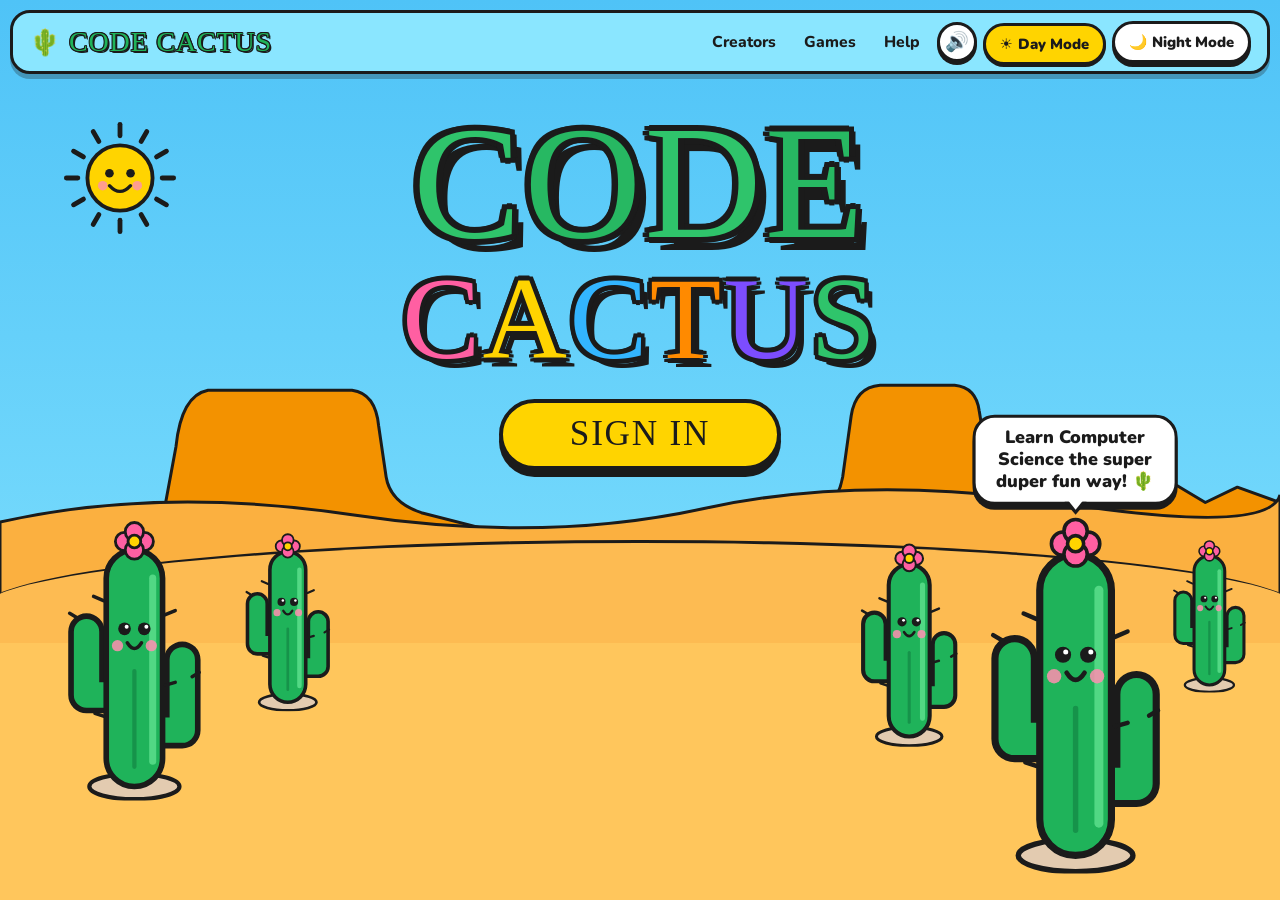
==== commit 56bc7ec6: "Add files via upload" ====
--- a/index.html
+++ b/index.html
@@ -8,13 +8,2260 @@
   <link rel="preconnect" href="https://fonts.googleapis.com">
   <link rel="preconnect" href="https://fonts.gstatic.com" crossorigin>
   <link href="https://fonts.googleapis.com/css2?family=Chewy&family=Fira+Code:wght@600;700&family=Nunito:wght@700;800;900&display=swap" rel="stylesheet">
-  <link rel="stylesheet" href="css/base.css">
-  <link rel="stylesheet" href="css/welcome.css">
-  <link rel="stylesheet" href="css/home.css">
-  <link rel="stylesheet" href="css/frame.css">
-  <link rel="stylesheet" href="css/games.css">
-  <link rel="stylesheet" href="css/effects.css">
-  <link rel="stylesheet" href="css/introduction.css">
+  <style>
+    /* =========================================================
+       CODE CACTUS - ALL-IN-ONE STYLESHEET (DAY & NIGHT THEMED)
+       ========================================================= */
+    @property --sky-top    { syntax: '<color>'; inherits: true; initial-value: #4fc3f7; }
+    @property --sky-bottom { syntax: '<color>'; inherits: true; initial-value: #8ae6ff; }
+
+    :root {
+      --ink: #1b1b1b;
+      --sky-top: #4fc3f7;
+      --sky-bottom: #8ae6ff;
+      --nav-bg: #8ae6ff;
+      --nav-text: #1b1b1b;
+      --yellow: #ffd400;
+      --green: #1fb35a;
+      --orange: #f39200;
+      --mesa-color: #f39200;
+      --dune-color: #fbb040;
+      --ground-top: #fdbb52;
+      --ground-bot: #ffc65c;
+      --cloud-fill: #ffffff;
+      --card-bg: #ffffff;
+      --pill-bg: #ffffff;
+      --pill-text: #1b1b1b;
+      --pink: #ff5fa2;
+      --blue: #33b5ff;
+      --purple: #7c4dff;
+      --teal: #16b4b4;
+      --bad: #ff4d6d;
+      --nav-h: 64px;
+      --bounce: cubic-bezier(.34, 1.56, .64, 1);
+      --font-display: "Chewy", "Comic Sans MS", "Chalkboard SE", cursive;
+      --font-body: "Nunito", "Trebuchet MS", system-ui, sans-serif;
+      --font-mono: "Fira Code", monospace;
+
+      /* Game Page Day Mode Variables */
+      --game-page-bg: #fffdf7;
+      --game-subbar-bg: #e3f6ff;
+      --game-panel-bg: #ffffff;
+      --game-panel-alt: #fff8dc;
+      --game-soft-text: #4a4a4a;
+      --game-cab-bg: linear-gradient(160deg, #e3f6ff 0%, #fff8dc 100%);
+      --stage-sky: linear-gradient(180deg, #4fc3f7 0%, #8ae6ff 66%, #f39200 66%, #fdbb52 73%);
+      --stage-ground: linear-gradient(180deg, #fdbb52 0%, #f39200 100%);
+      --stage-rail: #37474f;
+      --stage-link: #1b1b1b;
+      --stage-link-new: #ff5fa2;
+      --stage-hud-bg: rgba(255, 255, 255, 0.9);
+      --stage-hud-text: #1b1b1b;
+    }
+
+    body.night-mode {
+      --sky-top: #0f0c29;
+      --sky-bottom: #302b63;
+      --nav-bg: #24244e;
+      --nav-text: #ffffff;
+      --mesa-color: #3b2d64;
+      --dune-color: #4c3b80;
+      --ground-top: #31255a;
+      --ground-bot: #251b47;
+      --cloud-fill: #3d3b6e;
+      --card-bg: #fffdf7;
+      --pill-bg: #24244e;
+      --pill-text: #ffffff;
+
+      /* Game Page Night Mode Variables */
+      --game-page-bg: #1a1635;
+      --game-subbar-bg: #24244e;
+      --game-panel-bg: #26224e;
+      --game-panel-alt: #312b63;
+      --game-soft-text: #d3caff;
+      --game-cab-bg: linear-gradient(160deg, #24204a 0%, #352766 100%);
+      --stage-sky:
+        radial-gradient(circle at 84% 18%, #fff59d 0 15px, transparent 16px),
+        radial-gradient(2px 2px at 12% 18%, #fff, transparent),
+        radial-gradient(2px 2px at 33% 28%, #fff, transparent),
+        radial-gradient(2px 2px at 55% 12%, #fff, transparent),
+        radial-gradient(2px 2px at 70% 32%, #fff, transparent),
+        linear-gradient(180deg, #0f0c29 0%, #302b63 66%, #4c3b80 66%, #31255a 73%);
+      --stage-ground: linear-gradient(180deg, #31255a 0%, #1d1538 100%);
+      --stage-rail: #bcaeff;
+      --stage-link: #f3e9ff;
+      --stage-link-new: #ffd400;
+      --stage-hud-bg: rgba(20, 16, 48, 0.88);
+      --stage-hud-text: #ffffff;
+    }
+
+    * { box-sizing: border-box; margin: 0; padding: 0; user-select: none; }
+    input, textarea, pre, code { user-select: text; -webkit-user-select: text; }
+    [hidden] { display: none !important; }
+
+    html, body {
+      height: 100%;
+      overflow: hidden;
+      background: var(--sky-top);
+      font-family: var(--font-body);
+      color: var(--ink);
+      -webkit-tap-highlight-color: transparent;
+    }
+
+    button {
+      font: inherit;
+      color: inherit;
+      background: none;
+      border: 0;
+      cursor: pointer;
+    }
+
+    button:focus-visible, input:focus-visible, summary:focus-visible {
+      outline: 4px dashed var(--yellow);
+      outline-offset: 3px;
+    }
+
+    .defs { position: absolute; width: 0; height: 0; overflow: hidden; }
+
+    #app {
+      position: fixed;
+      inset: 0;
+      overflow: hidden;
+      background: linear-gradient(180deg, var(--sky-top) 0%, var(--sky-bottom) 100%);
+      transition: --sky-top 2.2s ease-in-out, --sky-bottom 2.2s ease-in-out, background 1.1s ease;
+    }
+
+    .sunset-glow {
+      position: absolute;
+      inset: 0;
+      background: linear-gradient(180deg, rgba(255, 94, 98, 0.55) 0%, rgba(255, 195, 113, 0.75) 100%);
+      opacity: 0;
+      pointer-events: none;
+      z-index: 1;
+      transition: opacity 1.2s ease-in-out;
+    }
+    body.twilight-flash .sunset-glow { opacity: 1; }
+
+    .outlined {
+      text-shadow:
+         .04em 0 0 var(--ink), -.04em 0 0 var(--ink),
+         0 .04em 0 var(--ink),  0 -.04em 0 var(--ink),
+         .03em .03em 0 var(--ink), -.03em .03em 0 var(--ink),
+         .03em -.03em 0 var(--ink), -.03em -.03em 0 var(--ink),
+         .07em .08em 0 var(--ink);
+    }
+
+    /* =========================================================
+       SHARED SKY (Sun, Moon, Stars & Left-to-Right Clouds)
+       ========================================================= */
+    .sky { position: absolute; inset: 0; z-index: 1; overflow: hidden; }
+
+    .stars-layer {
+      position: absolute;
+      inset: 0;
+      pointer-events: none;
+      opacity: 0;
+      transform: translateY(-25px);
+      transition: opacity 2.2s ease-in-out, transform 2.2s ease-in-out;
+    }
+    body.night-mode .stars-layer {
+      opacity: 1;
+      transform: translateY(0);
+    }
+    .star-dot {
+      position: absolute;
+      color: #ffd400;
+      font-size: clamp(1rem, 1.8vw, 1.6rem);
+      text-shadow: 0 0 8px rgba(255, 212, 0, 0.8);
+      animation: twinkle 2s ease-in-out infinite alternate;
+    }
+    .shooting-star {
+      position: absolute;
+      top: 16vh;
+      left: 65vw;
+      width: 90px;
+      height: 4px;
+      background: linear-gradient(90deg, #fff, transparent);
+      border-radius: 999px;
+      transform: rotate(-25deg) scaleX(0);
+      opacity: 0;
+    }
+    body.night-mode .shooting-star {
+      animation: shoot 6s ease-in-out 1.2s infinite;
+    }
+    @keyframes twinkle {
+      0% { transform: scale(0.75) rotate(-10deg); opacity: 0.45; }
+      100% { transform: scale(1.2) rotate(10deg); opacity: 1; }
+    }
+    @keyframes shoot {
+      0%, 85%, 100% { transform: rotate(-25deg) translateX(0) scaleX(0); opacity: 0; }
+      88% { transform: rotate(-25deg) translateX(-40px) scaleX(1); opacity: 1; }
+      94% { transform: rotate(-25deg) translateX(-220px) scaleX(0.2); opacity: 0; }
+    }
+
+    .sun, .moon {
+      position: absolute;
+      left: 4vw;
+      top: calc(var(--nav-h) + 5vh);
+      width: clamp(74px, 11vw, 138px);
+      z-index: 2;
+      transition: transform 2.2s cubic-bezier(.34, 1.3, .64, 1), opacity 1.8s ease-in-out;
+      transform-origin: 45vw 75vh;
+    }
+    .sun svg, .moon svg { display: block; width: 100%; height: auto; overflow: visible; }
+    #sunRays { transform-origin: 60px 60px; animation: spin 24s linear infinite; }
+    .sun:hover svg, .moon:hover svg { animation: jelly .6s; }
+    .sun.wink svg, .moon.wink svg { animation: sunHop .8s var(--bounce); }
+
+    body.night-mode .sun {
+      transform: rotate(110deg) scale(0.4);
+      opacity: 0;
+      pointer-events: none;
+    }
+    .moon {
+      transform: rotate(-110deg) scale(0.4);
+      opacity: 0;
+      pointer-events: none;
+    }
+    body.night-mode .moon {
+      transform: rotate(0deg) scale(1);
+      opacity: 1;
+      pointer-events: auto;
+    }
+
+    @keyframes spin { to { transform: rotate(360deg); } }
+    @keyframes sunHop {
+      0%   { transform: scale(1); }
+      35%  { transform: scale(1.25) rotate(-12deg); }
+      70%  { transform: scale(.92) rotate(8deg); }
+      100% { transform: scale(1) rotate(0); }
+    }
+
+    .cloud {
+      position: absolute;
+      top: var(--top);
+      left: -30vw;
+      width: max(var(--w), 115px);
+      pointer-events: none;
+      animation: drift var(--dur) linear var(--delay) infinite;
+      z-index: 2;
+    }
+    .cloud svg { display: block; width: 100%; height: auto; animation: bob 6s ease-in-out infinite alternate; }
+    #cloud path.cloud-body { fill: var(--cloud-fill); transition: fill 2.2s ease-in-out; }
+
+    @keyframes drift { to { transform: translateX(175vw); } }
+    @keyframes bob   { to { transform: translateY(10px); } }
+
+    /* =========================================================
+       TASKBAR / NAV BAR (All Links Styled Identically & Responsive)
+       ========================================================= */
+    .nav {
+      position: fixed;
+      top: 10px; left: 10px; right: 10px;
+      height: var(--nav-h);
+      z-index: 50;
+      display: flex;
+      align-items: center;
+      justify-content: space-between;
+      gap: 8px;
+      padding: 0 14px 0 16px;
+      background: var(--nav-bg);
+      border: 3px solid var(--ink);
+      border-radius: 20px;
+      box-shadow: 0 5px 0 rgba(27, 27, 27, .28);
+      transition: background 2s ease-in-out;
+    }
+
+    .logo { display: flex; align-items: center; gap: 8px; white-space: nowrap; flex-shrink: 0; }
+    .logo-icon { font-size: 1.6rem; display: inline-block; }
+    .logo-text {
+      font-family: var(--font-display);
+      font-size: clamp(1.1rem, 2.8vw, 1.75rem);
+      color: var(--green);
+      letter-spacing: .03em;
+    }
+    .logo:hover .logo-icon { animation: wiggle .5s; }
+    .logo.hop { animation: jelly .6s; }
+
+    .nav-right {
+      display: flex;
+      align-items: center;
+      gap: 6px;
+      flex-wrap: nowrap;
+      overflow-x: auto;
+      scrollbar-width: none;
+      padding: 4px 2px;
+    }
+    .nav-right::-webkit-scrollbar { display: none; }
+
+    .nav-link {
+      font-weight: 800;
+      font-size: 0.98rem;
+      color: var(--nav-text);
+      padding: 7px 11px;
+      border-radius: 999px;
+      transition: background .15s, transform .15s var(--bounce), color 1.5s;
+      white-space: nowrap;
+      flex-shrink: 0;
+    }
+    .nav-link:hover {
+      background: rgba(255, 255, 255, .45);
+      transform: translateY(-2px) rotate(-2deg);
+    }
+    .nav-link:active {
+      transform: translateY(1px) scale(.96);
+    }
+
+    .icon-btn {
+      width: 40px; height: 40px;
+      font-size: 1.2rem;
+      border-radius: 50%;
+      border: 3px solid var(--ink);
+      background: #fff;
+      color: var(--ink);
+      box-shadow: 0 3px 0 var(--ink);
+      transition: transform .15s var(--bounce);
+      flex-shrink: 0;
+    }
+    .icon-btn:hover { transform: scale(1.12) rotate(-6deg); }
+    .icon-btn:active { transform: scale(.92); }
+
+    .mode-switch-group {
+      display: flex;
+      align-items: center;
+      gap: 6px;
+      flex-shrink: 0;
+    }
+
+    .btn-mode {
+      font-weight: 900;
+      font-size: 0.92rem;
+      padding: 7px 14px;
+      background: #ffffff;
+      color: var(--ink);
+      border: 3px solid var(--ink);
+      border-radius: 999px;
+      box-shadow: 0 4px 0 var(--ink);
+      transition: transform .12s, box-shadow .12s, background .25s;
+      white-space: nowrap;
+      display: flex;
+      align-items: center;
+      gap: 5px;
+      flex-shrink: 0;
+    }
+    .btn-mode:hover { transform: translateY(-2px); box-shadow: 0 6px 0 var(--ink); }
+    .btn-mode:active, .btn-mode.active-mode {
+      background: var(--yellow);
+      transform: translateY(2px);
+      box-shadow: 0 2px 0 var(--ink);
+    }
+
+    .btn-small {
+      font-weight: 900;
+      font-size: 0.92rem;
+      padding: 7px 14px;
+      background: var(--pink);
+      color: #fff;
+      border: 3px solid var(--ink);
+      border-radius: 999px;
+      box-shadow: 0 4px 0 var(--ink);
+      transition: transform .12s, box-shadow .12s;
+      white-space: nowrap;
+      display: none;
+      flex-shrink: 0;
+    }
+    .btn-small.visible { display: inline-flex; align-items: center; gap: 4px; }
+    .btn-small:hover { transform: translateY(-2px); box-shadow: 0 6px 0 var(--ink); }
+    .btn-small:active { transform: translateY(3px); box-shadow: 0 1px 0 var(--ink); }
+
+    @media (max-width: 780px) {
+      .mode-label { display: none; }
+      .btn-mode, .btn-small { padding: 7px 10px; }
+      .nav-link { font-size: 0.9rem; padding: 6px 9px; }
+    }
+    @media (max-width: 560px) {
+      .nav { padding: 0 10px; gap: 4px; }
+      .logo-text { display: none; }
+      .logo-icon { font-size: 1.75rem; }
+      .nav-link { font-size: 0.84rem; padding: 5px 8px; }
+      .icon-btn { width: 34px; height: 34px; font-size: 1rem; }
+      .btn-mode, .btn-small { padding: 6px 8px; font-size: 0.84rem; }
+      .nav-right { gap: 4px; }
+    }
+
+    /* =========================================================
+       FULL-VIEW PAGES + RIGID FIXED LAYERS
+       ========================================================= */
+    .page {
+      position: absolute;
+      inset: 0;
+      z-index: 3;
+      overflow: hidden;
+      visibility: hidden;
+      pointer-events: none;
+    }
+    .page.active {
+      visibility: visible;
+      pointer-events: auto;
+    }
+
+    .layer {
+      position: absolute;
+      pointer-events: none;
+    }
+    .page button, .letter, .card, .page input, .page summary { pointer-events: auto; }
+
+    .mesas, .dunes { left: 0; right: 0; }
+    .mesas svg, .dunes svg { display: block; width: 100%; height: 100%; }
+
+    /* ---------- Welcome (Desert) Scene ---------- */
+    .mesas  { bottom: 30vh; height: 34vh; }
+    .mesas path { fill: var(--mesa-color); transition: fill 2.2s ease-in-out; }
+    .dunes  { bottom: 33vh; height: 16vh; }
+    .dunes path { fill: var(--dune-color); transition: fill 2.2s ease-in-out; }
+    .ground-welcome {
+      left: -20px; right: -20px; bottom: 0; height: 40vh;
+      background: linear-gradient(var(--ground-top) 0 28%, var(--ground-bot) 28%);
+      border-top: 3px solid var(--ink);
+      border-radius: 50% 50% 0 0 / 70px 70px 0 0;
+      transition: background 2.2s ease-in-out;
+    }
+    .fg { inset: 0; }
+
+    .cactus {
+      position: absolute;
+      left: var(--left, auto);
+      right: var(--right, auto);
+      bottom: var(--bottom, 0);
+      width: max(var(--w), 54px);
+    }
+    .cactus svg { display: block; width: 100%; height: auto; overflow: visible; transform-origin: 50% 100%; animation: sway 4s ease-in-out infinite alternate; }
+    .cactus:nth-child(2n) svg { animation-duration: 5s; animation-delay: -1.5s; }
+    .cactus:nth-child(3n) svg { animation-duration: 3.4s; animation-delay: -2.2s; }
+    .cactus:hover svg { animation: wiggle .5s ease-in-out infinite; }
+    .cactus svg.boing { animation: boing .7s var(--bounce); }
+
+    @keyframes sway   { from { transform: rotate(-1.6deg); } to { transform: rotate(1.6deg); } }
+    @keyframes wiggle { 0%,100% { transform: rotate(0); } 25% { transform: rotate(-5deg); } 75% { transform: rotate(5deg); } }
+    @keyframes boing {
+      0%   { transform: scale(1, 1); }
+      20%  { transform: scale(1.25, .7); }
+      45%  { transform: scale(.82, 1.25); }
+      70%  { transform: scale(1.08, .94); }
+      100% { transform: scale(1, 1); }
+    }
+
+    /* ---------- Hero (Title + Sign In Button) ---------- */
+    .hero {
+      left: 0; right: 0;
+      top: calc(var(--nav-h) + 4vh + 10px);
+      display: flex;
+      flex-direction: column;
+      align-items: center;
+      text-align: center;
+      z-index: 10;
+    }
+    .title {
+      display: flex;
+      flex-direction: column;
+      align-items: center;
+      font-family: var(--font-display);
+      font-weight: 400;
+      margin-bottom: 2.8vh;
+    }
+
+    .t-coms    { display: block; font-size: clamp(4rem, min(15vw, 18vh), 10.5rem); line-height: .9; letter-spacing: .02em; color: #2fc46b; }
+    .t-dummies { display: block; font-size: clamp(2.8rem, min(11vw, 13vh), 7.8rem); line-height: .95; letter-spacing: .02em; color: #ff5fa2; margin-top: 0.06em; }
+
+    .letter { display: inline-block; cursor: pointer; }
+    .glyph  { display: inline-block; transform-origin: 50% 80%; }
+    .letter:hover .glyph { animation: jelly .6s; }
+    .letter.hop .glyph   { animation: hop .6s var(--bounce); }
+
+    @keyframes jelly {
+      0%   { transform: scale(1, 1); }
+      30%  { transform: scale(1.25, .8); }
+      50%  { transform: scale(.85, 1.2) translateY(-6%); }
+      70%  { transform: scale(1.1, .95); }
+      100% { transform: scale(1, 1); }
+    }
+    @keyframes hop {
+      0%   { transform: translateY(0) rotate(0); }
+      40%  { transform: translateY(-28%) rotate(-10deg); }
+      100% { transform: translateY(0) rotate(0); }
+    }
+
+    .btn-big {
+      font-family: var(--font-display);
+      font-size: clamp(1.5rem, 3.2vw, 2.2rem);
+      letter-spacing: .05em;
+      padding: .3em 1.9em .35em;
+      background: var(--yellow);
+      color: var(--ink);
+      border: 4px solid var(--ink);
+      border-radius: 999px;
+      box-shadow: 0 7px 0 var(--ink);
+      transition: transform .12s, box-shadow .12s;
+      animation: nudge 3.2s ease-in-out 1.5s infinite;
+    }
+    .btn-big:hover  { transform: translateY(-3px) scale(1.06); box-shadow: 0 10px 0 var(--ink); animation: none; }
+    .btn-big:active { transform: translateY(5px) scale(.97);   box-shadow: 0 2px 0 var(--ink); animation: none; }
+    .btn-big.squish { animation: squish .5s var(--bounce) forwards; }
+
+    @keyframes nudge {
+      0%, 82%, 100% { transform: scale(1) rotate(0); }
+      86% { transform: scale(1.08) rotate(-3deg); }
+      90% { transform: scale(1.08) rotate(3deg); }
+      94% { transform: scale(1.04) rotate(-2deg); }
+    }
+    @keyframes squish {
+      0%   { transform: scale(1); }
+      35%  { transform: scale(1.18, .8); }
+      100% { transform: scale(1.1); }
+    }
+
+    /* ---------- Main Topics Page ---------- */
+    .content {
+      position: absolute;
+      top: calc(var(--nav-h) + 10px);
+      left: 0; right: 0; bottom: 0;
+      padding: 3vh 5vw 14vh;
+      overflow-y: auto;
+      display: flex;
+      flex-direction: column;
+      align-items: center;
+      text-align: center;
+      pointer-events: auto;
+      z-index: 4;
+      overscroll-behavior: contain;
+      -webkit-overflow-scrolling: touch;
+    }
+    .content > * { flex-shrink: 0; }
+
+    .hello {
+      font-family: var(--font-display);
+      font-weight: 400;
+      font-size: clamp(2.5rem, 7.5vw, 5.2rem);
+      line-height: 1.05;
+      color: #ffd400;
+    }
+    .hello-sub {
+      font-weight: 900;
+      font-size: clamp(1rem, 2.2vw, 1.35rem);
+      background: var(--pill-bg);
+      color: var(--pill-text);
+      border: 3px solid var(--ink);
+      border-radius: 20px;
+      padding: .4em 1.1em;
+      margin: 1.2vh 0 3vh;
+      box-shadow: 0 4px 0 var(--ink);
+      transition: background 1.8s ease-in-out, color 1.8s ease-in-out;
+    }
+
+    .cards {
+      width: 100%;
+      max-width: 1120px;
+      display: grid;
+      grid-template-columns: repeat(auto-fit, minmax(210px, 1fr));
+      gap: 22px;
+      padding-bottom: 4vh;
+    }
+    .card {
+      position: relative;
+      display: flex;
+      flex-direction: column;
+      align-items: center;
+      justify-content: center;
+      gap: 10px;
+      padding: 26px 16px 24px;
+      background: var(--card-bg);
+      color: var(--ink);
+      border: 4px solid var(--ink);
+      border-radius: 30px;
+      box-shadow: 0 8px 0 var(--ink);
+      transition: transform .15s var(--bounce), box-shadow .15s;
+    }
+    .card-num {
+      position: absolute;
+      top: 12px;
+      left: 14px;
+      font-weight: 900;
+      font-size: 0.85rem;
+      background: var(--yellow);
+      border: 2.5px solid var(--ink);
+      border-radius: 999px;
+      padding: 2px 9px;
+      box-shadow: 0 2px 0 var(--ink);
+    }
+    .card-icon {
+      display: grid;
+      place-items: center;
+      width: 88px; height: 88px;
+      font-size: 2.8rem;
+      background: var(--c);
+      border: 4px solid var(--ink);
+      border-radius: 50%;
+    }
+    .card-title { font-family: var(--font-display); font-size: 1.6rem; margin-top: 4px; line-height: 1.15; }
+    @media (hover: hover) {
+      .card:hover  { transform: translateY(-8px) rotate(-1.5deg); box-shadow: 0 14px 0 var(--ink); }
+      .card:nth-child(2n):hover { transform: translateY(-8px) rotate(1.5deg); }
+      .card:hover .card-icon { animation: wiggle .5s ease-in-out infinite; }
+    }
+    .card:active { transform: translateY(5px) scale(.98); box-shadow: 0 3px 0 var(--ink); }
+
+    /* ---------- Topic Content Page (Two-Column Formal vs Fun Layout) ---------- */
+    .topic-page-badge {
+      display: inline-flex;
+      align-items: center;
+      gap: 8px;
+      font-weight: 900;
+      font-size: clamp(0.9rem, 1.8vw, 1.1rem);
+      background: var(--yellow);
+      color: var(--ink);
+      border: 3px solid var(--ink);
+      border-radius: 999px;
+      padding: 4px 16px;
+      margin-bottom: 1vh;
+      box-shadow: 0 4px 0 var(--ink);
+    }
+
+    .ways-grid {
+      width: 100%;
+      max-width: 1060px;
+      display: grid;
+      grid-template-columns: repeat(2, minmax(0, 1fr));
+      gap: 28px;
+      align-items: stretch;
+      padding-bottom: 4vh;
+    }
+
+    .way-column {
+      display: flex;
+      flex-direction: column;
+      background: var(--card-bg);
+      color: var(--ink);
+      border: 4px solid var(--ink);
+      border-radius: 32px;
+      box-shadow: 0 9px 0 var(--ink);
+      overflow: hidden;
+      text-align: left;
+    }
+
+    .way-header {
+      padding: 22px 24px 20px;
+      border-bottom: 4px solid var(--ink);
+      display: flex;
+      align-items: center;
+      gap: 16px;
+      background: var(--way-bg, #33b5ff);
+      color: var(--way-text, #ffffff);
+    }
+
+    .way-header-icon {
+      width: 64px;
+      height: 64px;
+      border-radius: 20px;
+      background: #ffffff;
+      color: var(--ink);
+      border: 3.5px solid var(--ink);
+      box-shadow: 0 4px 0 var(--ink);
+      display: grid;
+      place-items: center;
+      font-size: 2.1rem;
+      flex-shrink: 0;
+    }
+
+    .way-header-text {
+      min-width: 0;
+    }
+
+    .way-title {
+      font-family: var(--font-display);
+      font-weight: 400;
+      font-size: clamp(1.55rem, 3vw, 2.2rem);
+      line-height: 1.08;
+      letter-spacing: 0.02em;
+      color: #ffffff;
+      margin-bottom: 4px;
+    }
+
+    .way-sub {
+      font-weight: 800;
+      font-size: clamp(0.88rem, 1.5vw, 1rem);
+      color: rgba(255, 255, 255, 0.95);
+      line-height: 1.25;
+    }
+
+    .way-options {
+      display: flex;
+      flex-direction: column;
+      gap: 16px;
+      padding: 24px;
+      flex: 1;
+      justify-content: center;
+    }
+
+    .way-option-card {
+      width: 100%;
+      display: flex;
+      align-items: center;
+      gap: 16px;
+      padding: 18px 20px;
+      background: #fffdf7;
+      color: var(--ink);
+      border: 4px solid var(--ink);
+      border-radius: 24px;
+      box-shadow: 0 6px 0 var(--ink);
+      text-align: left;
+      transition: transform .15s var(--bounce), box-shadow .15s, background .15s;
+    }
+
+    .way-option-icon {
+      width: 68px;
+      height: 68px;
+      border-radius: 50%;
+      background: var(--opt-c, #ffd400);
+      border: 3.5px solid var(--ink);
+      box-shadow: 0 3px 0 var(--ink);
+      display: grid;
+      place-items: center;
+      font-size: 2.1rem;
+      flex-shrink: 0;
+    }
+
+    .way-option-body {
+      flex: 1;
+      min-width: 0;
+      display: flex;
+      flex-direction: column;
+      gap: 4px;
+    }
+
+    .way-option-title {
+      font-family: var(--font-display);
+      font-size: clamp(1.35rem, 2.4vw, 1.75rem);
+      line-height: 1.1;
+      color: var(--ink);
+    }
+
+    .way-option-desc {
+      font-weight: 800;
+      font-size: 0.94rem;
+      color: #4a4a4a;
+      line-height: 1.25;
+    }
+
+    .way-option-pill {
+      font-weight: 900;
+      font-size: 0.85rem;
+      background: var(--opt-c, #ffd400);
+      color: var(--ink);
+      border: 2.5px solid var(--ink);
+      border-radius: 999px;
+      padding: 6px 12px;
+      box-shadow: 0 3px 0 var(--ink);
+      white-space: nowrap;
+      flex-shrink: 0;
+    }
+
+    @media (hover: hover) {
+      .way-option-card:hover {
+        transform: translateY(-5px) rotate(-1deg);
+        box-shadow: 0 11px 0 var(--ink);
+        background: #fff8dc;
+      }
+      .way-option-card:nth-child(2n):hover {
+        transform: translateY(-5px) rotate(1deg);
+      }
+      .way-option-card:hover .way-option-icon {
+        animation: wiggle .5s ease-in-out infinite;
+      }
+    }
+    .way-option-card:active {
+      transform: translateY(3px) scale(.98);
+      box-shadow: 0 3px 0 var(--ink);
+    }
+
+    @media (max-width: 780px) {
+      .ways-grid {
+        grid-template-columns: minmax(0, 1fr);
+        gap: 20px;
+      }
+      .way-header {
+        padding: 18px 18px 16px;
+      }
+      .way-options {
+        padding: 18px;
+      }
+    }
+    @media (max-width: 560px) {
+      .way-option-card {
+        padding: 14px 14px;
+        gap: 12px;
+      }
+      .way-option-icon {
+        width: 54px;
+        height: 54px;
+        font-size: 1.65rem;
+      }
+      .way-option-pill {
+        display: none;
+      }
+    }
+
+    /* Floating Poppable Balloons */
+    .balloon {
+      position: absolute;
+      left: var(--x);
+      bottom: -26vh;
+      width: 66px; height: 92px;
+      z-index: 6;
+      animation: rise var(--dur) linear var(--delay) infinite;
+    }
+    .b-body {
+      position: relative;
+      display: block;
+      width: 100%; height: 100%;
+      background: var(--c);
+      border: 4px solid var(--ink);
+      border-radius: 50% 50% 48% 48% / 56% 56% 44% 44%;
+      animation: balloonSway 3s ease-in-out infinite alternate;
+      transform-origin: 50% 130%;
+    }
+    .b-body::before {
+      content: ""; position: absolute; left: 14px; top: 12px;
+      width: 12px; height: 20px; border-radius: 50%;
+      background: rgba(255, 255, 255, .75); transform: rotate(18deg);
+    }
+    .balloon::after {
+      content: ""; position: absolute; left: 50%; top: 100%;
+      width: 3px; height: 64px; margin-left: -1px; background: var(--ink);
+    }
+    .balloon.popped { visibility: hidden; pointer-events: none; }
+
+    @keyframes rise { from { transform: translateY(0); } to { transform: translateY(-150vh); } }
+    @keyframes balloonSway { from { transform: rotate(-6deg); } to { transform: rotate(6deg); } }
+
+    /* =========================================================
+       REPEATING SPEECH BUBBLES (Cactus & Sun/Moon)
+       ========================================================= */
+    .timed-speech {
+      position: fixed;
+      z-index: 45;
+      pointer-events: none;
+      background: #ffffff;
+      color: var(--ink);
+      border: 3.5px solid var(--ink);
+      border-radius: 22px;
+      padding: .45em 1em .5em;
+      font-family: var(--font-body);
+      font-weight: 900;
+      font-size: clamp(0.88rem, 1.7vw, 1.12rem);
+      line-height: 1.25;
+      text-align: center;
+      max-width: min(290px, 84vw);
+      box-shadow: 0 5px 0 var(--ink);
+      opacity: 0;
+      transform: translate(-50%, -100%) scale(0);
+      transition: transform 0.4s var(--bounce), opacity 0.25s ease;
+    }
+    .timed-speech.visible {
+      opacity: 1;
+      transform: translate(-50%, -100%) scale(1);
+    }
+    .timed-speech.tail-bottom::after {
+      content: "";
+      position: absolute;
+      bottom: -13px;
+      left: 50%;
+      transform: translateX(-50%);
+      border-width: 13px 11px 0;
+      border-style: solid;
+      border-color: var(--ink) transparent transparent;
+    }
+    .timed-speech.tail-bottom::before {
+      content: "";
+      position: absolute;
+      bottom: -8px;
+      left: 50%;
+      transform: translateX(-50%);
+      border-width: 10px 8px 0;
+      border-style: solid;
+      border-color: #ffffff transparent transparent;
+      z-index: 1;
+    }
+
+    .timed-speech.sun-bubble {
+      transform: translate(0, -50%) scale(0);
+      transform-origin: 0% 50%;
+    }
+    .timed-speech.sun-bubble.visible {
+      opacity: 1;
+      transform: translate(0, -50%) scale(1);
+    }
+    .timed-speech.sun-bubble::after {
+      content: "";
+      position: absolute;
+      left: -13px;
+      top: 50%;
+      transform: translateY(-50%);
+      border-width: 10px 13px 10px 0;
+      border-style: solid;
+      border-color: transparent var(--ink) transparent transparent;
+    }
+    .timed-speech.sun-bubble::before {
+      content: "";
+      position: absolute;
+      left: -8px;
+      top: 50%;
+      transform: translateY(-50%);
+      border-width: 7px 10px 7px 0;
+      border-style: solid;
+      border-color: transparent #ffffff transparent transparent;
+      z-index: 1;
+    }
+
+    /* =========================================================
+       FULL-VIEW LINKEDLIST EXPRESS GAME (CODE CACTUS THEME)
+       ========================================================= */
+    .full-page-view {
+      position: absolute;
+      top: calc(var(--nav-h) + 20px);
+      left: 10px;
+      right: 10px;
+      bottom: 10px;
+      background: var(--game-page-bg);
+      color: var(--nav-text);
+      border: 4px solid var(--ink);
+      border-radius: 26px;
+      box-shadow: 0 8px 0 rgba(27, 27, 27, 0.28);
+      display: flex;
+      flex-direction: column;
+      overflow: hidden;
+      z-index: 10;
+      pointer-events: auto;
+      transition: background 1.5s ease, color 1.5s ease;
+    }
+
+    .game-header {
+      position: relative;
+      z-index: 25;
+      background: var(--yellow);
+      color: var(--ink);
+      border-bottom: 4px solid var(--ink);
+      padding: 10px 20px;
+      display: flex;
+      align-items: center;
+      justify-content: space-between;
+      gap: 12px;
+      flex-wrap: nowrap;
+      flex-shrink: 0;
+    }
+    body.night-mode .game-header {
+      background: #2d265a;
+      color: #ffffff;
+    }
+
+    .game-brand {
+      display: flex;
+      align-items: center;
+      gap: 10px;
+      font-family: var(--font-display);
+      font-size: clamp(1.2rem, 2.8vw, 2rem);
+      letter-spacing: 0.02em;
+      color: inherit;
+      white-space: nowrap;
+      flex-shrink: 0;
+    }
+    .game-brand:hover { transform: scale(1.03); }
+
+    .game-subnav {
+      display: flex;
+      align-items: center;
+      gap: 8px;
+      flex-wrap: nowrap;
+      flex-shrink: 0;
+    }
+    .g-nav-btn {
+      font-weight: 900;
+      font-size: 0.92rem;
+      padding: 7px 16px;
+      border: 3px solid var(--ink);
+      border-radius: 999px;
+      background: #ffffff;
+      color: var(--ink);
+      box-shadow: 0 3px 0 var(--ink);
+      transition: transform .12s var(--bounce), background .15s, box-shadow .12s;
+      white-space: nowrap;
+    }
+    .g-nav-btn:hover { transform: translateY(-2px); box-shadow: 0 5px 0 var(--ink); }
+    .g-nav-btn.on {
+      background: var(--pink);
+      color: #ffffff;
+      transform: translateY(2px);
+      box-shadow: 0 1px 0 var(--ink);
+    }
+    .g-nav-btn.topics-back {
+      background: var(--blue);
+      color: #ffffff;
+    }
+
+    .game-scroll-area {
+      position: relative;
+      z-index: 1;
+      flex: 1;
+      overflow-y: auto;
+      overflow-x: hidden;
+      padding: clamp(14px, 2.5vw, 26px);
+      overscroll-behavior: contain;
+      -webkit-overflow-scrolling: touch;
+    }
+    .lle-screen {
+      max-width: 1140px;
+      margin: 0 auto;
+    }
+
+    /* Chunky Cartoon Buttons inside Game */
+    .btn {
+      font-family: var(--font-display);
+      letter-spacing: 0.03em;
+      border: 3.5px solid var(--ink);
+      border-radius: 999px;
+      padding: 10px 24px;
+      font-size: 1.15rem;
+      background: var(--yellow);
+      color: var(--ink);
+      box-shadow: 0 5px 0 var(--ink);
+      transition: transform .12s var(--bounce), box-shadow .12s, background .15s;
+      display: inline-flex;
+      align-items: center;
+      justify-content: center;
+      gap: 6px;
+    }
+    .btn:hover:not(:disabled) { transform: translateY(-2px) scale(1.03); box-shadow: 0 7px 0 var(--ink); }
+    .btn:active:not(:disabled) { transform: translateY(3px); box-shadow: 0 2px 0 var(--ink); }
+    .btn:disabled { opacity: 0.48; cursor: default; }
+    .btn.green { background: var(--green); color: #ffffff; }
+    .btn.pink  { background: var(--pink); color: #ffffff; }
+    .btn.blue  { background: var(--blue); color: #ffffff; }
+    .btn.ghost {
+      font-family: var(--font-body);
+      font-weight: 900;
+      font-size: 0.96rem;
+      background: #ffffff;
+      color: var(--ink);
+      box-shadow: 0 4px 0 var(--ink);
+    }
+
+    /* ---------- Game Home Screen ---------- */
+    .lle-hero {
+      background: var(--game-panel-alt);
+      color: var(--nav-text);
+      border: 4px solid var(--ink);
+      border-radius: 28px;
+      padding: clamp(18px, 3vw, 32px);
+      box-shadow: 0 8px 0 var(--ink);
+      text-align: left;
+    }
+    .lle-hero h1 {
+      font-family: var(--font-display);
+      font-weight: 400;
+      font-size: clamp(2rem, 5vw, 3.4rem);
+      line-height: 1.05;
+      color: var(--green);
+      margin-bottom: 10px;
+    }
+    body.night-mode .lle-hero h1 { color: var(--yellow); }
+    .lle-hero p {
+      font-size: clamp(1rem, 2vw, 1.18rem);
+      font-weight: 800;
+      color: var(--game-soft-text);
+      max-width: 44em;
+    }
+
+    .chain {
+      display: flex;
+      align-items: center;
+      margin: 26px 0 6px;
+      overflow-x: auto;
+      padding: 10px 4px 18px;
+    }
+    .mini {
+      width: 100px;
+      height: 54px;
+      border-radius: 14px;
+      border: 3.5px solid var(--ink);
+      display: flex;
+      flex: none;
+      position: relative;
+      background: var(--c);
+      box-shadow: 0 4px 0 var(--ink);
+      animation: roll .9s cubic-bezier(.3, 1.2, .5, 1) both;
+      animation-delay: var(--d);
+    }
+    .mini span {
+      flex: 1;
+      display: grid;
+      place-items: center;
+      background: #fffdf7;
+      color: var(--ink);
+      font-family: var(--font-display);
+      font-size: 1.25rem;
+      border-radius: 10px 0 0 10px;
+    }
+    .mini i {
+      width: 32px;
+      display: grid;
+      place-items: center;
+      border-left: 3.5px solid var(--ink);
+    }
+    .mini i::after {
+      content: '';
+      width: 11px;
+      height: 11px;
+      border-radius: 50%;
+      background: var(--ink);
+    }
+    .mini::before, .mini::after {
+      content: '';
+      position: absolute;
+      bottom: -12px;
+      width: 16px;
+      height: 16px;
+      border-radius: 50%;
+      background: #263238;
+      border: 3px solid var(--ink);
+    }
+    .mini::before { left: 12px; }
+    .mini::after  { right: 12px; }
+    .arr {
+      width: 36px;
+      height: 4px;
+      background: var(--nav-text);
+      flex: none;
+      position: relative;
+      animation: roll .6s both;
+      animation-delay: var(--d);
+    }
+    .arr::after {
+      content: '';
+      position: absolute;
+      right: -2px;
+      top: -6px;
+      border: 7px solid transparent;
+      border-left: 12px solid var(--nav-text);
+    }
+    .nul {
+      font-size: 1.9rem;
+      font-weight: 900;
+      margin-left: 8px;
+      color: var(--nav-text);
+      animation: roll .6s both;
+      animation-delay: var(--d);
+    }
+    @keyframes roll {
+      from { transform: translateX(-60px); opacity: 0; }
+      to   { transform: none; opacity: 1; }
+    }
+
+    .choices {
+      display: grid;
+      grid-template-columns: repeat(auto-fit, minmax(280px, 1fr));
+      gap: 20px;
+      margin-top: 22px;
+    }
+    .choice {
+      border-radius: 28px;
+      padding: 26px;
+      color: var(--ink);
+      border: 4px solid var(--ink);
+      box-shadow: 0 8px 0 var(--ink);
+      text-align: left;
+      position: relative;
+      overflow: hidden;
+      min-height: 210px;
+      display: flex;
+      flex-direction: column;
+      justify-content: flex-end;
+      transition: transform .15s var(--bounce), box-shadow .15s;
+    }
+    .choice:hover {
+      transform: translateY(-6px) rotate(-1deg);
+      box-shadow: 0 13px 0 var(--ink);
+    }
+    .choice h2 {
+      font-family: var(--font-display);
+      font-weight: 400;
+      margin: 0 0 6px;
+      font-size: 2.2rem;
+      line-height: 1.05;
+    }
+    .choice p {
+      margin: 0;
+      font-size: 1.02rem;
+      font-weight: 800;
+    }
+    .choice.theory {
+      background: linear-gradient(155deg, #ffd400 0%, #ff8a00 100%);
+    }
+    .choice.prac {
+      background: linear-gradient(155deg, #2fc46b 0%, #33b5ff 100%);
+      color: #ffffff;
+    }
+    .choice svg {
+      position: absolute;
+      top: 14px;
+      right: 14px;
+      width: 96px;
+      height: 96px;
+    }
+    .choice.theory svg.choice-mascot {
+      width: 64px;
+      height: 112px;
+      top: 10px;
+      right: 18px;
+      overflow: visible;
+      transform-origin: 50% 100%;
+      animation: sway 4s ease-in-out infinite alternate;
+    }
+
+    /* ---------- Cabinets (Theory Panels) ---------- */
+    .cab {
+      border-radius: 28px;
+      background: var(--game-cab-bg);
+      color: var(--nav-text);
+      border: 4px solid var(--ink);
+      box-shadow: 0 8px 0 var(--ink);
+      padding: clamp(16px, 3vw, 30px);
+    }
+    .start {
+      max-width: 660px;
+      margin: 0 auto;
+      text-align: center;
+    }
+    .theory-mascot {
+      width: 78px;
+      height: 145px;
+      margin: 0 auto 4px;
+      display: block;
+      overflow: visible;
+      transform-origin: 50% 100%;
+      animation: sway 4s ease-in-out infinite alternate;
+    }
+    .start h2 {
+      font-family: var(--font-display);
+      font-weight: 400;
+      font-size: clamp(1.9rem, 4.8vw, 3rem);
+      margin: 8px 0 10px;
+      line-height: 1.08;
+      color: var(--pink);
+    }
+    body.night-mode .start h2 { color: var(--yellow); }
+    .start p {
+      font-weight: 800;
+      color: var(--game-soft-text);
+      margin: 0 0 22px;
+      font-size: 1.05rem;
+    }
+
+    /* Trivia Gameplay */
+    .t-top {
+      display: flex;
+      justify-content: space-between;
+      align-items: center;
+      gap: 14px;
+      flex-wrap: wrap;
+      margin-bottom: 16px;
+    }
+    .t-top h2 {
+      font-family: var(--font-display);
+      font-weight: 400;
+      margin: 0;
+      font-size: clamp(1.7rem, 4.5vw, 2.6rem);
+      line-height: 1;
+    }
+    .t-top h2 small {
+      font-family: var(--font-body);
+      font-size: 0.58em;
+      font-weight: 900;
+    }
+    .player {
+      display: flex;
+      align-items: center;
+      gap: 10px;
+      background: #ffffff;
+      color: var(--ink);
+      border-radius: 20px;
+      padding: 6px 12px 6px 8px;
+      border: 3.5px solid var(--ink);
+      box-shadow: 0 4px 0 var(--ink);
+    }
+    .avatar {
+      width: 42px;
+      height: 42px;
+      border-radius: 50%;
+      background: var(--yellow);
+      border: 2.5px solid var(--ink);
+      display: grid;
+      place-items: center;
+      font-size: 1.35rem;
+    }
+    .player b { display: block; line-height: 1.1; font-weight: 900; }
+    .player small { font-weight: 900; color: var(--green); font-size: 0.9rem; }
+    .wedges { width: 58px; height: 58px; margin: -4px 0 -4px 4px; }
+
+    .t-main {
+      display: grid;
+      grid-template-columns: 1fr 1fr;
+      gap: 20px;
+    }
+    .qcard {
+      background: #ffffff;
+      color: var(--ink);
+      border: 4px solid var(--ink);
+      border-radius: 24px;
+      overflow: hidden;
+      display: flex;
+      flex-direction: column;
+      min-height: 320px;
+      box-shadow: 0 7px 0 var(--ink);
+    }
+    .qhead {
+      display: flex;
+      justify-content: space-between;
+      align-items: center;
+      gap: 12px;
+      padding: 10px 16px 10px 20px;
+      font-family: var(--font-display);
+      font-size: clamp(1.15rem, 2.6vw, 1.65rem);
+      background: var(--cc, #33b5ff);
+      color: var(--ct, #fff);
+      border-bottom: 3.5px solid var(--ink);
+    }
+    .timer {
+      position: relative;
+      width: 46px;
+      height: 46px;
+      border-radius: 50%;
+      border: 3px solid var(--ink);
+      flex: none;
+      display: grid;
+      place-items: center;
+      font-family: var(--font-body);
+      font-size: 1.15rem;
+      font-weight: 900;
+      background: conic-gradient(#2fc46b var(--a, 360deg), rgba(255,255,255,.45) 0);
+      color: var(--ink);
+    }
+    .timer.low {
+      background: conic-gradient(#ff4d6d var(--a, 0deg), rgba(255,255,255,.45) 0);
+      color: #fff;
+    }
+    .qbody {
+      padding: 20px 22px;
+      text-align: center;
+      flex: 1;
+      display: flex;
+      flex-direction: column;
+      justify-content: center;
+      gap: 14px;
+    }
+    .qbody p {
+      margin: 0;
+      font-size: clamp(1.1rem, 2.2vw, 1.38rem);
+      font-weight: 900;
+    }
+    .after {
+      text-align: left;
+      background: #fff8dc;
+      border: 3px solid var(--ink);
+      border-radius: 16px;
+      padding: 12px 14px;
+      font-size: 0.96rem;
+      font-weight: 800;
+      box-shadow: 0 4px 0 var(--ink);
+    }
+    .after b { display: block; font-size: 1.15rem; margin-bottom: 3px; font-family: var(--font-display); letter-spacing: .02em; }
+    .after.good b { color: var(--green); }
+    .after.nope b { color: var(--bad); }
+    .after .btn { margin-top: 10px; padding: 8px 18px; font-size: 1rem; }
+
+    .answers { display: flex; flex-direction: column; gap: 12px; }
+    .ans {
+      flex: 1;
+      min-height: 62px;
+      border: 3.5px solid var(--ink);
+      border-radius: 18px;
+      background: #ffffff;
+      color: var(--ink);
+      font-weight: 900;
+      font-size: clamp(0.98rem, 2vw, 1.14rem);
+      padding: 12px 18px;
+      text-align: center;
+      box-shadow: 0 5px 0 var(--ink);
+      transition: transform .12s var(--bounce), background .15s;
+    }
+    .ans:not(:disabled):hover {
+      transform: translateY(-3px);
+      background: #fff8dc;
+    }
+    .ans:disabled { cursor: default; }
+    .ans.right {
+      background: #a8f0c4;
+      color: var(--ink);
+    }
+    .ans.wrong {
+      background: #ffb3c0;
+      color: var(--ink);
+    }
+    .ans.dim { opacity: 0.55; }
+
+    .t-foot {
+      margin-top: 14px;
+      text-align: center;
+      font-weight: 900;
+      font-size: 1.05rem;
+      min-height: 1.5em;
+    }
+    .res-grid { display: grid; gap: 10px; margin: 18px 0; }
+    .res-row {
+      display: flex;
+      align-items: center;
+      gap: 12px;
+      background: var(--game-panel-bg);
+      color: var(--nav-text);
+      border: 3px solid var(--ink);
+      box-shadow: 0 3px 0 var(--ink);
+      border-radius: 16px;
+      padding: 9px 14px;
+      font-weight: 900;
+    }
+    .res-row i {
+      width: 18px;
+      height: 18px;
+      border-radius: 50%;
+      background: var(--cc);
+      border: 2.5px solid var(--ink);
+    }
+    .res-row span { flex: 1; text-align: left; }
+    .pips { display: flex; gap: 6px; }
+    .pips b {
+      width: 15px;
+      height: 15px;
+      border-radius: 50%;
+      background: rgba(128,128,128,.25);
+      border: 2px solid var(--ink);
+    }
+    .pips b.on { background: var(--cc); }
+    .big {
+      font-family: var(--font-display);
+      font-size: clamp(2.8rem, 8vw, 4.5rem);
+      color: var(--green);
+      line-height: 1;
+    }
+
+    /* ---------- Practical: Code the Train ---------- */
+    .levels {
+      display: flex;
+      gap: 10px;
+      flex-wrap: wrap;
+      margin: 0 0 16px;
+    }
+    .lv {
+      border: 3.5px solid var(--ink);
+      background: var(--game-panel-bg);
+      color: var(--nav-text);
+      border-radius: 18px;
+      padding: 8px 16px;
+      text-align: left;
+      line-height: 1.2;
+      box-shadow: 0 4px 0 var(--ink);
+      transition: transform .12s var(--bounce), background .15s;
+    }
+    .lv:hover { transform: translateY(-2px); }
+    .lv b { display: block; font-weight: 900; font-size: 0.98rem; }
+    .lv small { color: var(--orange); font-size: 0.9rem; font-weight: 900; }
+    .lv.on {
+      background: var(--yellow);
+      color: var(--ink);
+      transform: translateY(2px);
+      box-shadow: 0 2px 0 var(--ink);
+    }
+    .lv.on small { color: var(--ink); }
+
+    .p-grid {
+      display: grid;
+      grid-template-columns: minmax(0, 5fr) minmax(0, 6fr);
+      gap: 20px;
+      align-items: start;
+    }
+    .lle-card {
+      background: var(--game-panel-bg);
+      color: var(--nav-text);
+      border: 3.5px solid var(--ink);
+      border-radius: 22px;
+      padding: 16px 18px;
+      box-shadow: 0 6px 0 var(--ink);
+    }
+    .p-right .task {
+      margin-top: 14px;
+    }
+    .steps { display: flex; gap: 6px; margin-bottom: 8px; }
+    .steps i {
+      width: 28px;
+      height: 9px;
+      border-radius: 999px;
+      background: rgba(128,128,128,0.3);
+      border: 2px solid var(--ink);
+    }
+    .steps i.done { background: var(--green); }
+    .steps i.now  { background: var(--yellow); }
+
+    .task h3 {
+      font-family: var(--font-display);
+      font-weight: 400;
+      margin: 0 0 4px;
+      font-size: 1.45rem;
+      line-height: 1.15;
+    }
+    .task p {
+      margin: 0;
+      font-weight: 800;
+      color: var(--game-soft-text);
+      font-size: 0.98rem;
+    }
+    .sl {
+      margin-top: 10px;
+      font-family: var(--font-mono);
+      font-size: 0.8rem;
+      background: var(--game-panel-alt);
+      color: var(--nav-text);
+      border: 2.5px solid var(--ink);
+      border-radius: 12px;
+      padding: 8px 10px;
+      word-break: break-word;
+    }
+    .sl em { font-style: normal; opacity: 0.78; }
+
+    .editor {
+      margin-top: 0;
+      background: #191533;
+      border-radius: 22px;
+      border: 3.5px solid var(--ink);
+      box-shadow: 0 6px 0 var(--ink);
+      overflow: hidden;
+      color: #efe9ff;
+      font-family: var(--font-mono);
+      font-size: 0.88rem;
+    }
+    .editor details { border-bottom: 2px solid #3a2680; }
+    .editor summary {
+      padding: 10px 14px;
+      cursor: pointer;
+      color: var(--yellow);
+      font-family: var(--font-body);
+      font-weight: 900;
+      font-size: 0.92rem;
+    }
+    .setup {
+      margin: 0;
+      padding: 6px 14px 12px;
+      white-space: pre;
+      overflow-x: auto;
+      color: #b9a9f5;
+      font-size: 0.8rem;
+      line-height: 1.45;
+    }
+    .code { padding: 10px 0; overflow-x: auto; }
+    .ln { display: flex; min-height: 2.1em; align-items: center; white-space: pre; }
+    .ln .no {
+      width: 38px;
+      text-align: right;
+      padding-right: 12px;
+      color: #7d6bc0;
+      flex: none;
+      user-select: none;
+    }
+    .ln .tx { flex: 1; display: flex; align-items: center; padding-right: 10px; }
+    .ln.dim { color: #a799e6; }
+    .ln.ok  { background: rgba(47, 196, 107, .16); box-shadow: inset 4px 0 #2fc46b; }
+    .ln.cur { background: rgba(255, 212, 0, .14); box-shadow: inset 4px 0 var(--yellow); }
+    .ln .k  { color: #ff7eb9; }
+    .ln .t  { color: #7cd7ff; }
+    .ln .c  { color: #8c7ec0; }
+    .ln .n  { color: #ffd400; }
+
+    .cin {
+      flex: 1;
+      min-width: 170px;
+      background: rgba(255, 255, 255, 0.08);
+      border: 0;
+      border-bottom: 2.5px dashed var(--yellow);
+      border-radius: 6px 6px 0 0;
+      color: #ffffff;
+      font: inherit;
+      padding: 4px 8px;
+      outline-offset: 2px;
+    }
+    .cin::placeholder { color: rgba(255, 255, 255, 0.45); }
+    .cin:disabled { opacity: 0.5; }
+
+    .ed-bar {
+      display: flex;
+      gap: 8px;
+      padding: 10px 12px;
+      border-top: 2px solid #3a2680;
+      flex-wrap: wrap;
+      background: #110d26;
+    }
+    .ed-bar .btn {
+      padding: 7px 15px;
+      font-size: 0.94rem;
+      box-shadow: 0 3px 0 var(--ink);
+    }
+
+    .fb {
+      margin-top: 12px;
+      border-radius: 18px;
+      padding: 11px 14px;
+      font-size: 0.96rem;
+      font-weight: 800;
+      min-height: 3.1em;
+      background: var(--game-panel-bg);
+      color: var(--nav-text);
+      border: 3.5px solid var(--ink);
+      box-shadow: 0 4px 0 var(--ink);
+    }
+    .fb.ok   { background: #d4f8e2; color: var(--ink); }
+    .fb.bad  { background: #ffd6de; color: var(--ink); }
+    .fb.info { background: var(--game-panel-alt); }
+    .fb.shake { animation: shake .35s; }
+    @keyframes shake {
+      25% { transform: translateX(-6px); }
+      75% { transform: translateX(6px); }
+    }
+
+    .slidebox {
+      margin-top: 12px;
+      background: var(--game-panel-bg);
+      border: 3px solid var(--ink);
+      border-radius: 16px;
+      padding: 10px 14px;
+      box-shadow: 0 4px 0 var(--ink);
+    }
+    .slidebox summary {
+      cursor: pointer;
+      font-weight: 900;
+      color: var(--nav-text);
+    }
+    .slidebox pre {
+      margin: 8px 0 0;
+      font-family: var(--font-mono);
+      font-size: 0.8rem;
+      white-space: pre-wrap;
+      color: var(--nav-text);
+    }
+
+    /* ---------- Train Stage (Day & Night Adaptive) ---------- */
+    .stagewrap {
+      width: 100%;
+      border-radius: 24px;
+      overflow: hidden;
+      border: 4px solid var(--ink);
+      box-shadow: 0 8px 0 var(--ink);
+      background: #1b0f47;
+      position: relative;
+    }
+    .stage {
+      position: relative;
+      width: 900px;
+      height: 330px;
+      transform-origin: top left;
+      overflow: hidden;
+      background: var(--stage-sky);
+      transition: background 1.5s ease;
+    }
+    .stage-ground {
+      position: absolute;
+      left: 0; right: 0; top: 240px; bottom: 0;
+      background: var(--stage-ground);
+      border-top: 3px solid var(--ink);
+    }
+    .rail {
+      position: absolute;
+      left: 0; right: 0; top: 0; height: 6px;
+      background: var(--stage-rail);
+      box-shadow: 0 3px 0 var(--ink);
+    }
+    .sleepers {
+      position: absolute;
+      left: 0; right: 0; top: 6px; height: 12px;
+      background: repeating-linear-gradient(90deg, #5d4037 0 14px, transparent 14px 34px);
+    }
+    .train { position: absolute; inset: 0; }
+    .carts { position: absolute; inset: 0; }
+    .loco  { position: absolute; left: 6px; top: 150px; width: 150px; height: 92px; }
+
+    .cart {
+      position: absolute;
+      left: 0; top: 0;
+      width: 112px; height: 80px;
+      transition: transform .85s cubic-bezier(.34, 1.25, .5, 1), opacity .5s, scale .5s;
+    }
+    .cbody {
+      height: 56px;
+      display: flex;
+      border: 3.5px solid var(--ink);
+      border-radius: 12px;
+      background: var(--c);
+      box-shadow: 0 4px 0 rgba(0,0,0,.3);
+    }
+    .ce {
+      width: 70px;
+      display: grid;
+      place-items: center;
+      background: #fffdf7;
+      color: var(--ink);
+      font-family: var(--font-display);
+      font-size: 1.35rem;
+      border-radius: 8px 0 0 8px;
+    }
+    .ce.empty {
+      color: #888;
+      font-family: var(--font-body);
+      font-weight: 800;
+      background: repeating-linear-gradient(45deg, #fffdf7 0 6px, #ece4d0 6px 12px);
+    }
+    .cn {
+      flex: 1;
+      display: grid;
+      place-items: center;
+      border-left: 3.5px solid var(--ink);
+    }
+    .dot {
+      width: 12px; height: 12px;
+      border-radius: 50%;
+      background: var(--ink);
+      display: block;
+    }
+    .cart.unset .dot {
+      background: transparent;
+      border: 2.5px dashed var(--ink);
+    }
+    .wh b {
+      position: absolute;
+      bottom: 0;
+      width: 20px; height: 20px;
+      border-radius: 50%;
+      background: #263238;
+      border: 3.5px solid var(--ink);
+    }
+    .wh b:first-child { left: 14px; }
+    .wh b:last-child  { right: 14px; }
+    .cart.coupled::after {
+      content: '';
+      position: absolute;
+      left: 100%; top: 46px;
+      width: 38px; height: 7px;
+      background: var(--ink);
+    }
+    .cart.lost .cbody { filter: grayscale(1) brightness(.65); }
+    .cart.poof { opacity: 0; scale: .15; }
+    .lostlbl {
+      position: absolute;
+      font-weight: 900;
+      background: var(--bad);
+      color: #ffffff;
+      border: 3px solid var(--ink);
+      border-radius: 12px;
+      padding: 4px 12px;
+      font-size: 1rem;
+      box-shadow: 0 4px 0 var(--ink);
+      pointer-events: none;
+    }
+    .tag {
+      position: absolute;
+      left: 0; top: 0;
+      transition: transform .8s cubic-bezier(.34, 1.2, .5, 1), opacity .4s;
+      font-family: var(--font-mono);
+      font-weight: 700;
+      font-size: 0.84rem;
+      padding: 3px 10px;
+      border-radius: 10px;
+      border: 2.5px solid var(--ink);
+      background: var(--tc);
+      color: var(--ink);
+      white-space: nowrap;
+      box-shadow: 0 3px 0 var(--ink);
+    }
+    .tag::after {
+      content: '';
+      position: absolute;
+      left: 14px;
+      border: 6px solid transparent;
+    }
+    .tag.above::after { top: 100%; border-top-color: var(--ink); }
+    .tag.below::after { bottom: 100%; border-bottom-color: var(--ink); }
+    .tag.head   { --tc: #ffd400; }
+    .tag.tail   { --tc: #33b5ff; }
+    .tag.newest { --tc: #ff5fa2; color: #fff; }
+    .tag.old    { --tc: #ff8a00; }
+
+    .parcel, .sizebox {
+      position: absolute;
+      top: 12px;
+      background: var(--stage-hud-bg);
+      border: 3px solid var(--ink);
+      color: var(--stage-hud-text);
+      border-radius: 14px;
+      padding: 4px 12px;
+      font-family: var(--font-mono);
+      font-weight: 700;
+      font-size: 0.9rem;
+      box-shadow: 0 3px 0 var(--ink);
+      transition: opacity .4s;
+    }
+    .parcel  { left: 12px; }
+    .sizebox { right: 12px; }
+    .parcel b  { color: var(--pink); }
+    .sizebox b { color: var(--green); display: inline-block; transition: transform .3s; }
+    body.night-mode .parcel b, body.night-mode .sizebox b { color: var(--yellow); }
+    .sizebox b.bump { transform: scale(1.6); }
+
+    .links {
+      position: absolute;
+      inset: 0;
+      width: 900px;
+      height: 330px;
+      pointer-events: none;
+    }
+    .lnk {
+      fill: none;
+      stroke: var(--stage-link);
+      stroke-width: 4;
+      stroke-linecap: round;
+    }
+    .lnk.new {
+      stroke: var(--stage-link-new);
+      stroke-width: 4.5;
+    }
+    .nulg {
+      font-size: 30px;
+      font-weight: 900;
+      fill: var(--stage-link);
+      font-family: serif;
+    }
+    .ghost {
+      position: absolute;
+      left: 0; top: 0;
+      background: var(--yellow);
+      color: var(--ink);
+      font-family: var(--font-display);
+      font-size: 1.2rem;
+      border-radius: 10px;
+      padding: 2px 12px;
+      z-index: 5;
+      border: 3px solid var(--ink);
+      box-shadow: 0 3px 0 var(--ink);
+    }
+
+    /* Stage "WELL DONE" Banner that appears when the train leaves */
+    .stage-welldone {
+      position: absolute;
+      inset: 0;
+      display: grid;
+      place-items: center;
+      pointer-events: none;
+      opacity: 0;
+      transform: scale(0.5);
+      transition: opacity .45s ease, transform .5s var(--bounce);
+      z-index: 8;
+    }
+    .stage-welldone.show {
+      opacity: 1;
+      transform: scale(1);
+    }
+    .stage-welldone span {
+      font-family: var(--font-display);
+      font-size: 4.6rem;
+      color: var(--yellow);
+      background: rgba(27, 27, 27, 0.78);
+      border: 4px solid var(--ink);
+      border-radius: 30px;
+      padding: 6px 32px 10px;
+      box-shadow: 0 8px 0 var(--ink);
+    }
+
+    .stage.leaving .tags,
+    .stage.leaving .links,
+    .stage.leaving .parcel,
+    .stage.leaving .sizebox { opacity: 0; }
+    .tags, .links { transition: opacity .3s; }
+
+    .puff {
+      position: absolute;
+      width: 24px; height: 24px;
+      border-radius: 50%;
+      background: #ffffff;
+      border: 2px solid var(--ink);
+      animation: puff 1.5s ease-out forwards;
+    }
+    @keyframes puff {
+      from { opacity: .95; transform: translate(0, 0) scale(.5); }
+      to   { opacity: 0; transform: translate(14px, -70px) scale(2.3); }
+    }
+    .toot {
+      position: absolute;
+      background: #ffffff;
+      color: var(--ink);
+      border: 3px solid var(--ink);
+      box-shadow: 0 4px 0 var(--ink);
+      font-family: var(--font-display);
+      font-size: 1.25rem;
+      padding: 3px 14px;
+      border-radius: 14px;
+      left: 20px; top: 108px;
+      animation: roll .3s both;
+    }
+    .legend {
+      display: flex;
+      gap: 14px;
+      flex-wrap: wrap;
+      margin-top: 12px;
+      font-size: 0.9rem;
+      font-weight: 800;
+      color: var(--game-soft-text);
+    }
+    .legend span { display: flex; align-items: center; gap: 6px; }
+    .legend i { width: 16px; height: 16px; border-radius: 4px; display: block; border: 2px solid var(--ink); }
+
+    /* In-Page Full-View "WELL DONE" Panel (No Fixed Popup Modal) */
+    .wincard {
+      position: relative;
+      max-width: 680px;
+      margin: 10px auto;
+      text-align: center;
+      border-radius: 30px;
+      padding: 28px 24px;
+      background: var(--game-cab-bg);
+      color: var(--nav-text);
+      border: 4px solid var(--ink);
+      box-shadow: 0 10px 0 var(--ink);
+      animation: popIn .55s var(--bounce) both;
+      overflow: hidden;
+    }
+    .wincard h2 {
+      font-family: var(--font-display);
+      font-weight: 400;
+      font-size: clamp(2.8rem, 9vw, 4.6rem);
+      margin: 0;
+      line-height: 1;
+      color: var(--yellow);
+      letter-spacing: .02em;
+    }
+    .stars {
+      font-size: 2.4rem;
+      letter-spacing: 6px;
+      margin: 8px 0;
+      color: var(--yellow);
+      text-shadow: 0 3px 0 var(--ink);
+    }
+    .stars .off { color: rgba(128,128,128,.35); }
+    .recap {
+      text-align: left;
+      background: #191533;
+      border: 3.5px solid var(--ink);
+      border-radius: 18px;
+      padding: 14px 16px;
+      font-family: var(--font-mono);
+      font-size: 0.86rem;
+      white-space: pre;
+      overflow-x: auto;
+      margin: 14px 0 18px;
+      color: #efe9ff;
+      box-shadow: 0 4px 0 var(--ink);
+    }
+    .wbtns {
+      display: flex;
+      gap: 12px;
+      justify-content: center;
+      flex-wrap: wrap;
+    }
+    .confetti i {
+      position: absolute;
+      top: -14px;
+      width: 10px;
+      height: 16px;
+      border: 1.5px solid var(--ink);
+      animation: fall linear forwards;
+    }
+    @keyframes fall { to { transform: translateY(650px) rotate(720deg); } }
+
+    @media (max-width: 860px) {
+      .t-main { grid-template-columns: 1fr; }
+      .p-grid { grid-template-columns: 1fr; }
+      .p-right { order: -1; }
+      .choice svg { width: 76px; height: 76px; }
+      .choice.theory svg.choice-mascot { width: 52px; height: 92px; }
+    }
+    @media (max-width: 640px) {
+      .full-page-view {
+        top: calc(var(--nav-h) + 14px);
+        left: 6px;
+        right: 6px;
+        bottom: 6px;
+        border-radius: 20px;
+      }
+      .game-header { padding: 8px 12px; }
+      .g-nav-btn { padding: 6px 11px; font-size: 0.84rem; }
+    }
+
+    /* =========================================================
+       ENTER / LEAVE PAGE ANIMATIONS
+       ========================================================= */
+    .pop, .grow { transform-origin: 50% 100%; }
+
+    .page.enter .pop    { animation: popIn .7s var(--bounce) var(--d, 0s) both; }
+    .page.enter .grow   { animation: growUp .8s var(--bounce) var(--d, 0s) both; }
+    .page.enter .letter { animation: dropIn 0.9s ease-out calc(var(--i, 0) * .06s) both; }
+
+    @keyframes popIn {
+      0%   { transform: scale(0) rotate(-10deg); opacity: 0; }
+      70%  { transform: scale(1.06) rotate(1deg); opacity: 1; }
+      100% { transform: scale(1) rotate(0); opacity: 1; }
+    }
+    @keyframes growUp {
+      0%   { transform: scale(.4, 0); opacity: 0; }
+      60%  { opacity: 1; }
+      100% { transform: scale(1, 1); opacity: 1; }
+    }
+    @keyframes dropIn {
+      0%   { transform: translateY(-90vh) rotate(-35deg) scale(.6); opacity: 0; }
+      55%  { transform: translateY(2vh) rotate(6deg) scale(1.05); opacity: 1; }
+      75%  { transform: translateY(-1vh) rotate(-3deg); opacity: 1; }
+      100% { transform: translateY(0) rotate(0); opacity: 1; }
+    }
+
+    .page.leaving .pop    { animation: popOut .45s ease-in both; }
+    .page.leaving .grow   { animation: sinkOut .6s ease-in calc(var(--k, 0) * .06s) both; }
+    .page.leaving .letter { animation: flyOut .75s cubic-bezier(.5, -.4, .9, .5) calc(var(--i, 0) * .03s) both; }
+
+    @keyframes popOut  { to { transform: scale(0) rotate(12deg); opacity: 0; } }
+    @keyframes sinkOut { to { transform: translateY(130%) rotate(var(--rot, 10deg)); opacity: 1; } }
+    @keyframes flyOut  { to { transform: translate(var(--dx, 0), -130vh) rotate(var(--rot, 180deg)); opacity: 1; } }
+
+    /* =========================================================
+       SWEEPING COLOR-BAND TRANSITION CURTAIN
+       ========================================================= */
+    #curtain {
+      position: fixed;
+      inset: 0;
+      z-index: 100;
+      pointer-events: none;
+      overflow: hidden;
+    }
+    #curtain .band {
+      position: absolute;
+      left: -5vw;
+      width: 110vw;
+      background: var(--bc);
+      border: 4px solid var(--ink);
+      border-radius: 999px;
+      transform: translateX(-105%);
+      transition: transform 0.6s cubic-bezier(.7, 0, .25, 1);
+    }
+    #curtain.cover .band   { transform: translateX(0%); }
+    #curtain.uncover .band { transform: translateX(105%); }
+
+    #badge {
+      position: absolute;
+      left: 50%; top: 50%;
+      display: flex;
+      flex-direction: column;
+      align-items: center;
+      transform: translate(-50%, -50%) scale(0);
+      z-index: 2;
+    }
+    #badge svg { width: clamp(110px, 22vw, 190px); animation: spin 3s linear infinite; }
+    #badge h2 {
+      margin-top: .1em;
+      font-family: var(--font-display);
+      font-weight: 400;
+      font-size: clamp(2.6rem, 9vw, 5.5rem);
+      color: #fff;
+    }
+    #badge.show { animation: badgePop .55s var(--bounce) forwards; }
+    #badge.hide { animation: badgeOut .3s ease-in forwards; }
+
+    @keyframes badgePop {
+      0%   { transform: translate(-50%, -50%) scale(0) rotate(-20deg); }
+      100% { transform: translate(-50%, -50%) scale(1) rotate(0); }
+    }
+    @keyframes badgeOut {
+      0%   { transform: translate(-50%, -50%) scale(1); }
+      100% { transform: translate(-50%, -50%) scale(0) rotate(20deg); }
+    }
+
+    /* =========================================================
+       SPARKLES, SPEECH BUBBLES & CURSOR-ANCHORED POP-UP
+       ========================================================= */
+    .spark {
+      position: fixed;
+      width: 20px; height: 20px;
+      margin: -10px 0 0 -10px;
+      z-index: 95;
+      pointer-events: none;
+      clip-path: polygon(50% 0%, 61% 35%, 98% 35%, 68% 57%, 79% 91%, 50% 70%, 21% 91%, 32% 57%, 2% 35%, 39% 35%);
+      animation: spark .85s ease-out forwards;
+    }
+    @keyframes spark {
+      0%   { transform: translate(0, 0) scale(0) rotate(0); opacity: 1; }
+      25%  { transform: translate(calc(var(--tx) * .5), calc(var(--ty) * .5)) scale(var(--s, 1)) rotate(calc(var(--r) * .4)); opacity: 1; }
+      100% { transform: translate(var(--tx), calc(var(--ty) + 40px)) scale(0) rotate(var(--r)); opacity: 0; }
+    }
+
+    .say {
+      position: fixed;
+      z-index: 110;
+      pointer-events: none;
+      transform: translate(-50%, -100%);
+      font-family: var(--font-display);
+      font-size: 1.4rem;
+      white-space: nowrap;
+      background: #fff;
+      color: var(--ink);
+      border: 3px solid var(--ink);
+      border-radius: 18px;
+      padding: .15em .7em .25em;
+      box-shadow: 0 4px 0 var(--ink);
+      animation: say 1.3s ease-out forwards;
+    }
+    @keyframes say {
+      0%   { transform: translate(-50%, -60%) scale(0); opacity: 0; }
+      15%  { transform: translate(-50%, -110%) scale(1.1); opacity: 1; }
+      80%  { transform: translate(-50%, -150%) scale(1); opacity: 1; }
+      100% { transform: translate(-50%, -190%) scale(1); opacity: 0; }
+    }
+
+    #toast {
+      position: fixed;
+      left: 0; top: 0;
+      z-index: 120;
+      transform: translate(-50%, -50%) scale(0);
+      opacity: 0;
+      font-family: var(--font-display);
+      font-size: clamp(1rem, 2.2vw, 1.25rem);
+      background: var(--yellow);
+      color: var(--ink);
+      border: 3.5px solid var(--ink);
+      border-radius: 22px;
+      padding: .35em .95em .4em;
+      box-shadow: 0 5px 0 var(--ink);
+      transition: transform .32s var(--bounce), opacity .2s ease;
+      pointer-events: none;
+      text-align: center;
+      max-width: min(320px, 88vw);
+      line-height: 1.2;
+    }
+    #toast.show {
+      transform: translate(-50%, -50%) scale(1);
+      opacity: 1;
+    }
+
+
+    /* Responsive reliability fixes: navigation, game panels, touch targets and scrolling */
+    html { min-height: 100%; }
+    body { min-height: 100dvh; }
+    button, input, textarea, select { touch-action: manipulation; }
+    button { -webkit-appearance: none; }
+    .page, .full-page-view, .game-scroll-area, .content { overscroll-behavior: contain; }
+    .game-scroll-area { min-height: 0; }
+    .lle-screen, .lle-card, .cab, .qcard, .choice, .card { min-width: 0; }
+    .game-header > *, .game-subnav > * { min-width: 0; }
+    .game-brand { max-width: 100%; }
+    .game-brand span { overflow: hidden; text-overflow: ellipsis; }
+    .btn, .g-nav-btn, .nav-link, .btn-mode, .btn-small, .lv, .ans { min-height: 42px; }
+    .p-grid > *, .t-main > * { min-width: 0; }
+    .p-wrap { max-width: 100%; overflow: hidden; }
+    .p-in-row, .p-controls, .wbtns { flex-wrap: wrap; }
+    .p-in-row input, #p-in { min-width: 0; max-width: 100%; }
+    pre, code, .sl, .w-code { overflow-wrap: anywhere; }
+
+    @media (max-width: 780px) {
+      :root { --nav-h: 58px; }
+      .nav { top: 6px; left: 6px; right: 6px; height: var(--nav-h); padding: 0 8px; gap: 6px; border-radius: 16px; }
+      .nav-right { min-width: 0; max-width: calc(100% - 44px); gap: 4px; }
+      .nav-link { padding: 6px 8px; }
+      .mode-switch-group { gap: 4px; }
+      .full-page-view { top: calc(var(--nav-h) + 14px); }
+      .game-header { align-items: flex-start; flex-wrap: wrap; }
+      .game-brand { font-size: clamp(1.05rem, 4vw, 1.5rem); }
+      .game-subnav { margin-left: auto; flex-wrap: wrap; justify-content: flex-end; }
+      .choices { grid-template-columns: minmax(0, 1fr); }
+      .choice { min-height: 175px; }
+      .lle-hero { padding: 18px; }
+      .p-grid { grid-template-columns: minmax(0, 1fr); }
+      .p-right { order: 0; }
+      .t-main { grid-template-columns: minmax(0, 1fr); }
+      .qcard { min-height: 0; }
+      .qbody { padding: 16px; }
+      .content { padding-left: 16px; padding-right: 16px; }
+    }
+
+    @media (max-width: 560px) {
+      .nav { gap: 3px; }
+      .nav-right { overflow-x: auto; overscroll-behavior-x: contain; }
+      .nav-link { font-size: .8rem; padding: 5px 7px; }
+      .icon-btn { width: 36px; height: 36px; }
+      .btn-mode { padding: 6px 7px; }
+      .btn-small { padding: 6px 7px; }
+      .full-page-view { left: 4px; right: 4px; bottom: 4px; border-width: 3px; border-radius: 16px; }
+      .game-header { gap: 8px; padding: 8px; }
+      .game-brand { gap: 5px; white-space: normal; }
+      .game-brand svg { flex: 0 0 34px; width: 34px; }
+      .game-subnav { width: 100%; justify-content: stretch; }
+      .g-nav-btn { flex: 1 1 auto; padding: 7px 8px; white-space: normal; }
+      .game-scroll-area { padding: 12px; }
+      .cab, .lle-card { padding: 14px 12px; border-radius: 18px; }
+      .choices { gap: 14px; }
+      .choice { padding: 20px 16px; }
+      .levels { gap: 8px; }
+      .lv { flex: 1 1 130px; padding: 8px 10px; }
+      .qhead { padding: 8px 10px; gap: 8px; }
+      .qbody { padding: 12px; }
+      .ans { padding: 10px 12px; min-height: 48px; }
+      .player { max-width: 100%; }
+      .chain { max-width: 100%; }
+      .cards { grid-template-columns: minmax(0, 1fr); gap: 14px; }
+      .card { padding: 22px 14px; }
+      .t-coms { font-size: clamp(3rem, 16vw, 5rem); }
+      .t-dummies { font-size: clamp(2.2rem, 12vw, 3.8rem); }
+    }
+
+    @media (max-width: 380px) {
+      .logo-icon { font-size: 1.4rem; }
+      .nav-link { font-size: .74rem; padding: 5px 5px; }
+      .icon-btn { width: 32px; height: 32px; }
+      .btn-mode, .btn-small { font-size: .76rem; padding: 5px 6px; }
+      .game-subnav { gap: 5px; }
+      .g-nav-btn { font-size: .78rem; }
+      .big { font-size: 2.5rem; }
+    }
+
+    @media (max-height: 520px) and (orientation: landscape) {
+      .nav { top: 4px; height: 48px; }
+      :root { --nav-h: 48px; }
+      .hero { top: calc(var(--nav-h) + 8px); }
+      .title { margin-bottom: 1vh; }
+      .t-coms { font-size: clamp(2.6rem, 10vh, 5rem); }
+      .t-dummies { font-size: clamp(2rem, 8vh, 4rem); }
+      .full-page-view { top: calc(var(--nav-h) + 10px); }
+      .game-header { padding: 5px 10px; }
+      .game-scroll-area { padding: 10px; }
+    }
+
+  </style>
 </head>
 <body>
 
@@ -56,6 +2303,7 @@
 
 <div id="app">
   <div class="sunset-glow"></div>
+
   <!-- ============ Shared Sky ============ -->
   <div class="sky" aria-hidden="false">
     <div class="stars-layer">
@@ -133,19 +2381,355 @@
         </button>
       </div>
 
+      <button class="btn-small" id="backTopicsNavBtn" style="background:var(--blue)" aria-label="Back to Topics"><span>🃏</span><span class="mode-label">Topics</span></button>
       <button class="btn-small" id="backHomeBtn" aria-label="Back to the desert"><span>🏡</span><span class="mode-label">Desert</span></button>
     </nav>
   </header>
 
-  <!-- ============ Pages ============
-       Each page's markup lives in its own file (js/pages/*.js) and is
-       inserted here by js/app.js when the site starts. -->
-  <main id="pages"></main>
-
-  <!-- ============ Page-owned overlays (speech bubbles) ============ -->
-  <div id="overlays"></div>
-
-    <!-- ============ Sweeping Page Transition Curtain ============ -->
+  <main>
+
+    <!-- ================= 1. WELCOME PAGE ================= -->
+    <section id="welcome" class="page active enter" aria-label="Welcome">
+      <div class="layer mesas"><svg viewBox="0 0 1200 300" preserveAspectRatio="none">
+        <path stroke="#1b1b1b" stroke-width="3" vector-effect="non-scaling-stroke" stroke-linejoin="round"
+          d="M0 300 V200 L40 190 L70 215 L120 200 L150 205 L165 120 Q170 70 195 65 H330 Q352 68 355 100 L362 150 Q366 175 395 185 L470 205 L560 215 L680 210 L760 190 Q785 180 790 150 L798 90 Q802 62 825 60 H895 Q915 62 918 85 L925 130 L935 112 Q940 100 960 98 H1010 Q1030 100 1034 120 L1040 150 L1090 150 L1130 175 L1160 160 L1200 175 V300 Z"/>
+      </svg></div>
+      <div class="layer dunes"><svg viewBox="0 0 1200 160" preserveAspectRatio="none">
+        <path stroke="#1b1b1b" stroke-width="3" vector-effect="non-scaling-stroke"
+          d="M0 160 V70 Q150 30 330 62 T660 55 T1000 50 T1200 40 V160 Z"/>
+      </svg></div>
+      <div class="layer ground-welcome"></div>
+
+      <!-- Cactuses -->
+      <div class="layer fg">
+        <button class="grow cactus" id="talkingCactus" style="--right:9%;--bottom:3vh;--w:min(14vw,20vh);--d:.25s" aria-label="Friendly cactus"><svg viewBox="0 0 100 200"><use href="#cactus"/></svg></button>
+        <button class="grow cactus" style="--left:5%;--bottom:11vh;--w:min(11vw,17vh);--d:.35s" aria-label="Friendly cactus"><svg viewBox="0 0 100 200"><use href="#cactus"/></svg></button>
+        <button class="grow cactus" style="--left:19%;--bottom:21vh;--w:min(7vw,11vh);--d:.45s" aria-label="Friendly cactus"><svg viewBox="0 0 100 200"><use href="#cactus"/></svg></button>
+        <button class="grow cactus" style="--right:2.5%;--bottom:23vh;--w:min(6vw,10vh);--d:.55s" aria-label="Friendly cactus"><svg viewBox="0 0 100 200"><use href="#cactus"/></svg></button>
+        <button class="grow cactus" style="--right:25%;--bottom:17vh;--w:min(8vw,12vh);--d:.5s" aria-label="Friendly cactus"><svg viewBox="0 0 100 200"><use href="#cactus"/></svg></button>
+      </div>
+
+      <div class="layer hero">
+        <h1 class="title" aria-label="CODE CACTUS">
+          <span class="t-coms outlined" data-split="CODE" data-colors="#2fc46b,#27b862">CODE</span>
+          <span class="t-dummies outlined" data-split="CACTUS" data-colors="#ff5fa2,#ffd400,#33b5ff,#ff8a00,#7c4dff,#2fc46b">CACTUS</span>
+        </h1>
+        <div class="pop" style="--d:.65s"><button class="btn-big" id="ctaBtn">SIGN IN</button></div>
+      </div>
+    </section>
+
+    <!-- ================= 2. MAIN TOPICS PAGE ================= -->
+    <section id="main" class="page" aria-label="Main page">
+      <div class="content">
+        <h2 class="hello pop outlined" style="--d:.15s" data-split="HI THERE, WITSIE!" data-colors="#ff5fa2,#ffd400,#33b5ff,#2fc46b,#ff8a00,#7c4dff">HI THERE, WITSIE!</h2>
+        <p class="hello-sub pop" style="--d:.3s">What do you want to learn today? Pick a card!</p>
+
+        <!-- All 16 Topic Cards -->
+        <div class="cards" id="topicsGrid"></div>
+      </div>
+
+      <!-- Floating Poppable Balloons -->
+      <button class="balloon" style="--x:6vw;--c:#ff5fa2;--dur:16s;--delay:-4s" aria-label="Pop the balloon"><span class="b-body"></span></button>
+      <button class="balloon" style="--x:28vw;--c:#33b5ff;--dur:21s;--delay:-12s" aria-label="Pop the balloon"><span class="b-body"></span></button>
+      <button class="balloon" style="--x:64vw;--c:#ffd400;--dur:18s;--delay:-1s" aria-label="Pop the balloon"><span class="b-body"></span></button>
+      <button class="balloon" style="--x:88vw;--c:#ff8a00;--dur:24s;--delay:-16s" aria-label="Pop the balloon"><span class="b-body"></span></button>
+    </section>
+
+    <!-- ================= 2B. INTRODUCTION TOPIC PAGE ================= -->
+    <section id="intro" class="page" aria-label="Introduction Topic Page">
+      <div class="content">
+        <div class="topic-page-badge pop" style="--d:.1s">
+          <span>#1</span>
+          <span>🎈 Topic 1</span>
+        </div>
+        <h2 class="hello pop outlined" style="--d:.15s" data-split="INTRODUCTION" data-colors="#ff5fa2,#ffd400,#33b5ff,#2fc46b,#ff8a00,#7c4dff">INTRODUCTION</h2>
+        <p class="hello-sub pop" style="--d:.28s">Choose how you would like to learn Introduction! Select an option below:</p>
+
+        <div class="ways-grid">
+          <!-- Column 1: Learn the formal way -->
+          <div class="way-column pop" style="--d:.38s">
+            <div class="way-header" style="--way-bg: linear-gradient(135deg, #33b5ff 0%, #7c4dff 100%);">
+              <div class="way-header-icon" aria-hidden="true">🎓</div>
+              <div class="way-header-text">
+                <h3 class="way-title outlined">Learn the formal way</h3>
+                <p class="way-sub">Structured course notes and university lab exercises</p>
+              </div>
+            </div>
+            <div class="way-options" role="group" aria-label="Learn the formal way options">
+              <button type="button" class="way-option-card" style="--opt-c: #33b5ff;">
+                <span class="way-option-icon" aria-hidden="true">📑</span>
+                <span class="way-option-body">
+                  <span class="way-option-title">Lecture Slides</span>
+                  <span class="way-option-desc">Walk through the official lecture slides and core concepts</span>
+                </span>
+                <span class="way-option-pill">Select</span>
+              </button>
+
+              <button type="button" class="way-option-card" style="--opt-c: #7c4dff;">
+                <span class="way-option-icon" aria-hidden="true">🧪</span>
+                <span class="way-option-body">
+                  <span class="way-option-title">Labs</span>
+                  <span class="way-option-desc">Practice with structured lab worksheets and problem sets</span>
+                </span>
+                <span class="way-option-pill" style="color:#fff">Select</span>
+              </button>
+            </div>
+          </div>
+
+          <!-- Column 2: Learn the fun easy way -->
+          <div class="way-column pop" style="--d:.48s">
+            <div class="way-header" style="--way-bg: linear-gradient(135deg, #ff5fa2 0%, #ff8a00 100%);">
+              <div class="way-header-icon" aria-hidden="true">🌵</div>
+              <div class="way-header-text">
+                <h3 class="way-title outlined">Learn the fun easy way</h3>
+                <p class="way-sub">Playful visual adventures, trivia, and interactive games</p>
+              </div>
+            </div>
+            <div class="way-options" role="group" aria-label="Learn the fun easy way options">
+              <button type="button" class="way-option-card" style="--opt-c: #ffd400;">
+                <span class="way-option-icon" aria-hidden="true">🧠</span>
+                <span class="way-option-body">
+                  <span class="way-option-title">Theory</span>
+                  <span class="way-option-desc">Learn the big ideas with visual stories and quick trivia</span>
+                </span>
+                <span class="way-option-pill">Select</span>
+              </button>
+
+              <button type="button" class="way-option-card" style="--opt-c: #2fc46b;">
+                <span class="way-option-icon" aria-hidden="true">🎮</span>
+                <span class="way-option-body">
+                  <span class="way-option-title">Practical</span>
+                  <span class="way-option-desc">Build and play with hands-on interactive challenges</span>
+                </span>
+                <span class="way-option-pill" style="color:#fff">Select</span>
+              </button>
+            </div>
+          </div>
+        </div>
+      </div>
+    </section>
+
+    <!-- ================= 3. FULL-VIEW GAMES PAGE (LINKEDLIST EXPRESS) ================= -->
+    <section id="games" class="page" aria-label="LinkedList Express Game Page">
+      <div class="full-page-view pop" style="--d:.12s">
+        <div class="game-header">
+          <button class="game-brand" data-lle-go="lle-home" aria-label="LinkedList Express Home">
+            <svg width="46" height="26" viewBox="0 0 46 26" aria-hidden="true">
+              <rect x="1.5" y="3" width="17" height="14" rx="3" fill="#ff8a00" stroke="#1b1b1b" stroke-width="2.5"/>
+              <rect x="27.5" y="3" width="17" height="14" rx="3" fill="#33b5ff" stroke="#1b1b1b" stroke-width="2.5"/>
+              <path d="M19 10h7" stroke="currentColor" stroke-width="3" stroke-linecap="round"/>
+              <path d="M24 6l4 4-4 4" fill="none" stroke="currentColor" stroke-width="2.5" stroke-linecap="round" stroke-linejoin="round"/>
+              <circle cx="8" cy="21" r="3" fill="#1b1b1b"/><circle cx="14" cy="21" r="3" fill="#1b1b1b"/>
+              <circle cx="34" cy="21" r="3" fill="#1b1b1b"/><circle cx="40" cy="21" r="3" fill="#1b1b1b"/>
+            </svg>
+            <span>LinkedList Express</span>
+          </button>
+
+          <div class="game-subnav" role="navigation" aria-label="Game Sections">
+            <button class="g-nav-btn on" id="gameOverviewOrBackBtn" data-lle-go="lle-home">🚂 Overview</button>
+            <button class="g-nav-btn topics-back" id="backToTopicsBtn" aria-label="Back to Home">🏡 Home</button>
+          </div>
+        </div>
+
+        <div class="game-scroll-area" id="gameScrollArea">
+          <!-- GAME SCREEN 1: HOME OVERVIEW -->
+          <div id="lle-home" class="lle-screen">
+            <div class="lle-hero">
+              <h1>Learn linked lists by running a train!</h1>
+              <p>Every cart is a node. Answer trivia on the theory from your lecture slides, then write the C++ code yourself and watch each line couple the carts together.</p>
+              <div class="chain" aria-hidden="true">
+                <div class="mini" style="--c:#33b5ff;--d:.1s"><span>MSP</span><i></i></div><div class="arr" style="--d:.35s"></div>
+                <div class="mini" style="--c:#2fc46b;--d:.45s"><span>ATL</span><i></i></div><div class="arr" style="--d:.7s"></div>
+                <div class="mini" style="--c:#ff8a00;--d:.8s"><span>BOS</span><i></i></div><div class="arr" style="--d:1.05s"></div>
+                <div class="nul" style="--d:1.1s">∅</div>
+              </div>
+            </div>
+
+            <div class="choices">
+              <button class="choice theory" data-lle-go="lle-theory">
+                <svg class="choice-mascot" viewBox="0 0 100 200" aria-hidden="true"><use href="#cactus"/></svg>
+                <h2>Theory</h2>
+                <p>18 trivia rounds from the lecture slides. Beat the 20 second clock and collect all six category wedges!</p>
+              </button>
+              <button class="choice prac" data-lle-go="lle-practical">
+                <svg viewBox="0 0 100 100" aria-hidden="true">
+                  <rect x="8" y="30" width="38" height="30" rx="6" fill="#ff8a00" stroke="#1b1b1b" stroke-width="4"/>
+                  <rect x="58" y="30" width="34" height="30" rx="6" fill="#ffd400" stroke="#1b1b1b" stroke-width="4"/>
+                  <path d="M46 45h10" stroke="#1b1b1b" stroke-width="5" stroke-linecap="round"/>
+                  <circle cx="22" cy="70" r="6" fill="#1b1b1b"/><circle cx="36" cy="70" r="6" fill="#1b1b1b"/>
+                  <circle cx="70" cy="70" r="6" fill="#1b1b1b"/><circle cx="82" cy="70" r="6" fill="#1b1b1b"/>
+                </svg>
+                <h2>Practical</h2>
+                <p>Type the C++ for insert at the head, insert at the tail, and remove at the head. The train only leaves when the code is right!</p>
+              </button>
+            </div>
+          </div>
+
+          <!-- GAME SCREEN 2: THEORY TRIVIA -->
+          <div id="lle-theory" class="lle-screen" hidden>
+            <div class="cab" id="t-start">
+              <div class="start">
+                <svg class="theory-mascot" viewBox="0 0 100 200" aria-hidden="true"><use href="#cactus"/></svg>
+                <h2>Test your linked lists Knowledge</h2>
+                <p>Questions come straight from the lecture slides: arrays, singly linked lists, inserting, removing, stacks, queues, and doubly linked lists.</p>
+                <button class="btn green" id="t-go">Start the quiz</button>
+                <p id="t-best" style="margin-top:14px;font-size:.95rem"></p>
+              </div>
+            </div>
+
+            <div class="cab" id="t-play" hidden>
+              <div class="t-top">
+                <h2 id="t-round"></h2>
+                <div class="player">
+                  <div class="avatar" aria-hidden="true">🌵</div>
+                  <div><b>Witsie</b><small>Points: <span id="t-pts">0</span></small></div>
+                  <svg class="wedges" id="t-wedges" viewBox="0 0 100 100" aria-label="Wedges won"></svg>
+                </div>
+              </div>
+              <div class="t-main">
+                <div class="qcard">
+                  <div class="qhead" id="t-cat">
+                    <span id="t-catname"></span>
+                    <div class="timer" id="t-timer" role="timer"><span id="t-time">20</span></div>
+                  </div>
+                  <div class="qbody">
+                    <p id="t-q"></p>
+                    <div class="after" id="t-after" hidden></div>
+                  </div>
+                </div>
+                <div class="answers" id="t-ans"></div>
+              </div>
+              <div class="t-foot" id="t-foot"></div>
+            </div>
+
+            <div class="cab" id="t-end" hidden>
+              <div class="start">
+                <h2 id="e-title">Final whistle!</h2>
+                <div class="big" id="e-score">0</div>
+                <p id="e-sub"></p>
+                <div class="res-grid" id="e-cats"></div>
+                <div class="wbtns">
+                  <button class="btn green" id="e-again">Play again 🔄</button>
+                  <button class="btn ghost" data-lle-go="lle-practical">Go to Practical 💻</button>
+                </div>
+              </div>
+            </div>
+          </div>
+
+          <!-- GAME SCREEN 3: PRACTICAL CODE THE TRAIN -->
+          <div id="lle-practical" class="lle-screen" hidden>
+            <div class="levels" id="p-levels"></div>
+
+            <!-- Live Practical Workspace -->
+            <div class="p-grid" id="p-workspace">
+              <div class="p-left">
+                <div class="editor">
+                  <details id="p-setup-d">
+                    <summary>📄 Setup code (already written for you)</summary>
+                    <pre class="setup" id="p-setup"></pre>
+                  </details>
+                  <div class="code" id="p-code"></div>
+                  <div class="ed-bar">
+                    <button class="btn green" id="p-run">▶️ Run line</button>
+                    <button class="btn ghost" id="p-assist">🪄 Assist</button>
+                    <button class="btn ghost" id="p-hint">💡 Hint</button>
+                    <button class="btn ghost" id="p-reset">🔄 Start over</button>
+                  </div>
+                </div>
+                <div class="fb info" id="p-fb" role="status" aria-live="polite"></div>
+                <details class="slidebox">
+                  <summary>📘 Pseudocode from the lecture slides</summary>
+                  <pre id="p-slide"></pre>
+                </details>
+              </div>
+
+              <div class="p-right">
+                <div class="stagewrap" id="p-wrap">
+                  <div class="stage" id="p-stage">
+                    <div class="stage-ground">
+                      <div class="rail"></div>
+                      <div class="sleepers"></div>
+                    </div>
+                    <div class="parcel" id="p-parcel"></div>
+                    <div class="sizebox" id="p-size">size = <b>0</b></div>
+                    <div class="train" id="p-train">
+                      <svg class="loco" viewBox="0 0 150 92" aria-hidden="true">
+                        <path d="M0 80 L30 52 L30 80Z" fill="#ffd400" stroke="#1b1b1b" stroke-width="3.5" stroke-linejoin="round"/>
+                        <rect x="30" y="30" width="72" height="40" rx="6" fill="#ff5fa2" stroke="#1b1b1b" stroke-width="3.5"/>
+                        <rect x="40" y="8" width="14" height="24" fill="#1b1b1b"/>
+                        <rect x="35" y="4" width="24" height="8" rx="3" fill="#1b1b1b"/>
+                        <circle cx="74" cy="30" r="9" fill="#ffd400" stroke="#1b1b1b" stroke-width="3.5"/>
+                        <rect x="98" y="10" width="38" height="60" rx="4" fill="#2fc46b" stroke="#1b1b1b" stroke-width="3.5"/>
+                        <rect x="106" y="20" width="22" height="18" rx="3" fill="#bfe6ff" stroke="#1b1b1b" stroke-width="2.5"/>
+                        <rect x="26" y="62" width="112" height="9" fill="#1b1b1b"/>
+                        <rect x="136" y="60" width="14" height="7" fill="#1b1b1b"/>
+                        <g fill="#263238" stroke="#ffd400" stroke-width="4">
+                          <circle cx="48" cy="76" r="12"/>
+                          <circle cx="82" cy="76" r="12"/>
+                          <circle cx="118" cy="76" r="12"/>
+                        </g>
+                      </svg>
+                      <div class="carts" id="p-carts"></div>
+                    </div>
+                    <div class="tags" id="p-tags"></div>
+                    <svg class="links" id="p-links" viewBox="0 0 900 330" aria-hidden="true">
+                      <defs>
+                        <marker id="ah" viewBox="0 0 10 10" refX="7" refY="5" markerWidth="6.5" markerHeight="6.5" orient="auto">
+                          <path d="M0 0L10 5L0 10z" fill="context-stroke"/>
+                        </marker>
+                        <marker id="ahn" viewBox="0 0 10 10" refX="7" refY="5" markerWidth="6.5" markerHeight="6.5" orient="auto">
+                          <path d="M0 0L10 5L0 10z" fill="context-stroke"/>
+                        </marker>
+                      </defs>
+                      <g id="p-lg"></g>
+                    </svg>
+                    <div class="stage-welldone" id="p-stage-welldone">
+                      <span class="outlined">WELL DONE!</span>
+                    </div>
+                  </div>
+                </div>
+                <div class="legend">
+                  <span><i style="background:var(--stage-link)"></i>link that was already there</span>
+                  <span><i style="background:var(--stage-link-new)"></i>link you made</span>
+                  <span><i style="background:transparent;border:2px dashed currentColor"></i>next not set yet</span>
+                </div>
+                <!-- Step-by-step window placed directly under the interactive train and carts window -->
+                <div class="lle-card task" id="p-task"></div>
+              </div>
+            </div>
+
+            <!-- In-Page Full-View "WELL DONE" Completion View -->
+            <div id="win" hidden>
+              <div class="wincard" role="region" aria-labelledby="w-title">
+                <div class="confetti" id="confetti" aria-hidden="true"></div>
+                <h2 id="w-title" class="outlined">WELL DONE</h2>
+                <div class="stars" id="w-stars" aria-label="Stars earned"></div>
+                <p id="w-sub" style="margin:0;font-weight:900;"></p>
+                <div class="recap" id="w-code"></div>
+                <div class="wbtns">
+                  <button class="btn green" id="w-next">Next level 🚂</button>
+                  <button class="btn ghost" id="w-again">Replay level 🔄</button>
+                </div>
+              </div>
+            </div>
+          </div>
+
+        </div>
+      </div>
+    </section>
+
+  </main>
+
+  <!-- ============ Repeating Speech Bubbles ============ -->
+  <div id="cactusSpeech" class="timed-speech tail-bottom" aria-live="polite">
+    Learn Computer Science the super duper fun way! 🌵
+  </div>
+
+  <div id="celestialSpeech" class="timed-speech sun-bubble" aria-live="polite">
+    Psst... try popping the balloons! 🎈
+  </div>
+
+  <!-- ============ Sweeping Page Transition Curtain ============ -->
   <div id="curtain" aria-hidden="true">
     <div class="band" style="--bc:#ff5fa2; top:0%; height:21%; transition-delay:0ms;"></div>
     <div class="band" style="--bc:#ffd400; top:20%; height:21%; transition-delay:80ms;"></div>
@@ -161,14 +2745,1636 @@
   <div id="toast" role="status" aria-live="polite"></div>
 </div>
 
-<script src="js/core.js"></script>
-<script src="js/sound.js"></script>
-<script src="js/router.js"></script>
-<script src="js/shell.js"></script>
-<script src="js/pages/welcome.js"></script>
-<script src="js/pages/home.js"></script>
-<script src="js/pages/introduction.js"></script>
-<script src="js/pages/games.js"></script>
-<script src="js/app.js"></script>
+<script>
+(() => {
+  'use strict';
+
+  // ---------- Helpers ----------
+  const $  = (sel, root = document) => root.querySelector(sel);
+  const $$ = (sel, root = document) => Array.from(root.querySelectorAll(sel));
+  const esc = (t) => String(t).replace(/&/g, '&amp;').replace(/</g, '&lt;').replace(/>/g, '&gt;');
+  const REDUCE = window.matchMedia && matchMedia('(prefers-reduced-motion: reduce)').matches;
+  const wait = (ms) => new Promise((r) => setTimeout(r, REDUCE ? ms * 0.35 : ms));
+  const rand = (a, b) => Math.random() * (b - a) + a;
+  const pickRand = (arr) => arr[Math.floor(Math.random() * arr.length)];
+  const shuffle = (a) => {
+    a = a.slice();
+    for (let i = a.length - 1; i > 0; i--) {
+      const j = Math.floor(Math.random() * (i + 1));
+      [a[i], a[j]] = [a[j], a[i]];
+    }
+    return a;
+  };
+  function store(k, v) {
+    try {
+      if (v === undefined) {
+        const x = localStorage.getItem(k);
+        return x ? JSON.parse(x) : null;
+      }
+      localStorage.setItem(k, JSON.stringify(v));
+    } catch (e) {
+      return null;
+    }
+  }
+
+  const COLORS = ['#ff5fa2', '#ffd400', '#33b5ff', '#2fc46b', '#ff8a00', '#7c4dff'];
+
+  // ---------- 1. Topic Cards ----------
+  const TOPICS = [
+    { title: 'Introduction', icon: '🎈', color: '#ff5fa2', page: 'intro' },
+    { title: 'C++ Re-cap', icon: '🧱', color: '#33b5ff' },
+    { title: 'Linked Lists', icon: '🚂', color: '#ffd400' },
+    { title: 'Analysis of Algorithms', icon: '⏱️', color: '#2fc46b' },
+    { title: 'Stacks', icon: '🥞', color: '#ff8a00' },
+    { title: 'Queues', icon: '🎢', color: '#7c4dff' },
+    { title: 'Trees', icon: '🌳', color: '#2fc46b' },
+    { title: 'Lists', icon: '📜', color: '#ff5fa2' },
+    { title: 'Iterators and Sequences', icon: '🧭', color: '#33b5ff' },
+    { title: 'Array ADT List', icon: '📦', color: '#ffd400' },
+    { title: 'Priority Queues', icon: '👑', color: '#ff8a00' },
+    { title: 'Heaps', icon: '⛰️', color: '#7c4dff' },
+    { title: 'Maps', icon: '🗺️', color: '#2fc46b' },
+    { title: 'Hash Tables', icon: '🎰', color: '#ff5fa2' },
+    { title: 'Binary Search Trees', icon: '🔍', color: '#33b5ff' },
+    { title: 'Graphs', icon: '🕸️', color: '#ffd400' }
+  ];
+
+  const topicsGrid = $('#topicsGrid');
+  TOPICS.forEach((t, i) => {
+    const btn = document.createElement('button');
+    btn.className = 'card pop';
+    if (t.page) btn.dataset.page = t.page;
+    btn.style.setProperty('--c', t.color);
+    btn.style.setProperty('--d', (0.3 + i * 0.04).toFixed(2) + 's');
+    btn.innerHTML =
+      '<span class="card-num">#' + (i + 1) + '</span>' +
+      '<span class="card-icon">' + t.icon + '</span>' +
+      '<span class="card-title">' + t.title + '</span>';
+    topicsGrid.appendChild(btn);
+  });
+
+  // ---------- 2. Sound (Web Audio Synthesizer) ----------
+  const Sound = {
+    ctx: null,
+    on: true,
+    ensure() {
+      try {
+        if (!this.ctx) {
+          const AC = window.AudioContext || window.webkitAudioContext;
+          if (!AC) return false;
+          this.ctx = new AC();
+        }
+        if (this.ctx.state === 'suspended') this.ctx.resume();
+        return true;
+      } catch (e) {
+        return false;
+      }
+    },
+    tone(f1, f2, dur, type = 'sine', vol = 0.15, delay = 0) {
+      if (!this.on || !this.ensure()) return;
+      try {
+        const c = this.ctx, t = c.currentTime + delay;
+        const o = c.createOscillator(), g = c.createGain();
+        o.type = type;
+        o.frequency.setValueAtTime(f1, t);
+        o.frequency.exponentialRampToValueAtTime(f2, t + dur);
+        g.gain.setValueAtTime(0.0001, t);
+        g.gain.exponentialRampToValueAtTime(vol, t + 0.02);
+        g.gain.exponentialRampToValueAtTime(0.0001, t + dur);
+        o.connect(g).connect(c.destination);
+        o.start(t);
+        o.stop(t + dur + 0.05);
+      } catch (e) {}
+    },
+    boing()      { this.tone(220, 520, 0.18, 'sine', 0.2); this.tone(520, 260, 0.2, 'sine', 0.15, 0.16); },
+    pop()        { this.tone(700, 180, 0.12, 'triangle', 0.22); },
+    hi()         { this.tone(500, 900, 0.12, 'triangle', 0.15); },
+    clank()      { this.tone(180, 95, 0.14, 'square', 0.18); this.tone(420, 310, 0.12, 'triangle', 0.16, 0.08); },
+    whistle()    {
+      this.tone(587, 587, 0.22, 'triangle', 0.16, 0);
+      this.tone(740, 740, 0.22, 'triangle', 0.14, 0);
+      this.tone(587, 622, 0.35, 'triangle', 0.18, 0.26);
+      this.tone(740, 784, 0.35, 'triangle', 0.15, 0.26);
+    },
+    crash()      { this.tone(240, 75, 0.38, 'sawtooth', 0.18); },
+    fanfare()    { [523, 659, 784, 1047].forEach((f, i) => this.tone(f, f * 1.002, 0.2, 'triangle', 0.18, i * 0.1)); },
+    dayChime()   { [440, 554, 659, 880].forEach((f, i) => this.tone(f, f * 1.02, 0.22, 'sine', 0.14, i * 0.11)); },
+    nightChime() { [880, 659, 554, 440].forEach((f, i) => this.tone(f, f * 0.98, 0.26, 'sine', 0.14, i * 0.12)); },
+    whoosh() {
+      if (!this.on || !this.ensure()) return;
+      try {
+        const c = this.ctx, t = c.currentTime, len = 0.7;
+        const buf = c.createBuffer(1, c.sampleRate * len, c.sampleRate);
+        const d = buf.getChannelData(0);
+        for (let i = 0; i < d.length; i++) d[i] = Math.random() * 2 - 1;
+        const src = c.createBufferSource();
+        src.buffer = buf;
+        const f = c.createBiquadFilter();
+        f.type = 'bandpass';
+        f.Q.value = 1.2;
+        f.frequency.setValueAtTime(300, t);
+        f.frequency.exponentialRampToValueAtTime(3200, t + len);
+        const g = c.createGain();
+        g.gain.setValueAtTime(0.0001, t);
+        g.gain.exponentialRampToValueAtTime(0.3, t + 0.25);
+        g.gain.exponentialRampToValueAtTime(0.0001, t + len);
+        src.connect(f).connect(g).connect(c.destination);
+        src.start(t);
+      } catch (e) {}
+    }
+  };
+
+  // ---------- 3. Split Big Titles into Bouncy Coloured Letters ----------
+  $$('.page').forEach((page) => {
+    let index = 0;
+    $$('[data-split]', page).forEach((el) => {
+      const text = el.dataset.split;
+      const colors = (el.dataset.colors || '#2fc46b').split(',');
+      let c = 0;
+      el.textContent = '';
+      el.classList.remove('outlined');
+      text.split(' ').forEach((word, w, all) => {
+        const wordEl = document.createElement('span');
+        wordEl.style.cssText = 'display:inline-block;white-space:nowrap';
+        Array.from(word).forEach((ch) => {
+          const letter = document.createElement('span');
+          letter.className = 'letter';
+          letter.style.setProperty('--i', index++);
+          const glyph = document.createElement('span');
+          glyph.className = 'glyph outlined';
+          glyph.textContent = ch;
+          glyph.style.color = colors[c++ % colors.length];
+          letter.appendChild(glyph);
+          wordEl.appendChild(letter);
+        });
+        el.appendChild(wordEl);
+        if (w < all.length - 1) el.appendChild(document.createTextNode(' '));
+      });
+    });
+  });
+
+  // ---------- 4. Sparkles, Speech Bubbles & Cursor-Anchored Toast ----------
+  function restart(el, cls) {
+    if (!el) return;
+    el.classList.remove(cls);
+    void el.offsetWidth;
+    el.classList.add(cls);
+    const done = (e) => {
+      if (e.animationName === 'jelly' || e.animationName === 'wiggle') return;
+      el.classList.remove(cls);
+      el.removeEventListener('animationend', done);
+    };
+    el.addEventListener('animationend', done);
+  }
+
+  function burst(x, y, n = 10) {
+    for (let i = 0; i < n; i++) {
+      const s = document.createElement('i');
+      const a = Math.random() * Math.PI * 2;
+      const d = rand(50, 140);
+      s.className = 'spark';
+      s.style.cssText =
+        'left:' + x + 'px;top:' + y + 'px;' +
+        '--tx:' + (Math.cos(a) * d) + 'px;--ty:' + (Math.sin(a) * d) + 'px;' +
+        '--r:' + rand(-360, 360) + 'deg;--s:' + rand(0.8, 1.5) + ';background:' + pickRand(COLORS);
+      document.body.appendChild(s);
+      s.addEventListener('animationend', () => s.remove());
+      setTimeout(() => s.remove(), 1500);
+    }
+  }
+
+  function say(el, text) {
+    const r = el.getBoundingClientRect();
+    const b = document.createElement('div');
+    b.className = 'say';
+    b.textContent = text;
+    b.style.left = Math.min(Math.max(r.left + r.width / 2, 70), innerWidth - 70) + 'px';
+    b.style.top = Math.max(r.top, 90) + 'px';
+    document.body.appendChild(b);
+    b.addEventListener('animationend', () => b.remove());
+    setTimeout(() => b.remove(), 2000);
+  }
+
+  const centerOf = (el) => {
+    const r = el.getBoundingClientRect();
+    return [r.left + r.width / 2, r.top + r.height / 2];
+  };
+
+  const toast = $('#toast');
+  let toastTimer;
+  const KID_SKETCH_MSGS = [
+    '🎨 We are still sketching it with our crayons, come back soon!',
+    '🖍️ Hold on friend! We are still coloring this page, come back soon!',
+    '🚧 We are still sketching it, come back soon!'
+  ];
+  function showToastNear(e, el, msg) {
+    const r = el ? el.getBoundingClientRect() : { left: innerWidth / 2, top: innerHeight / 2, width: 0, height: 0, bottom: innerHeight / 2 };
+    const rawX = (e && e.clientX) ? e.clientX : (r.left + r.width / 2);
+    const rawY = (e && e.clientY) ? e.clientY : (r.top + r.height / 2);
+
+    const offsetY = rawY < 130 ? (r.bottom + 36) : (rawY - 48);
+    const clampedX = Math.min(Math.max(rawX, 165), innerWidth - 165);
+    const clampedY = Math.min(Math.max(offsetY, 60), innerHeight - 60);
+
+    toast.textContent = msg;
+    toast.style.left = clampedX + 'px';
+    toast.style.top = clampedY + 'px';
+    toast.classList.add('show');
+    clearTimeout(toastTimer);
+    toastTimer = setTimeout(() => toast.classList.remove('show'), 2000);
+  }
+
+  // ---------- 5. Repeating Speech Bubble Cycles (5s On / 10s Off) ----------
+  let current = 'welcome';
+  let busy = false;
+  let balloonPoppedThisVisit = false;
+
+  const talkingCactus = $('#talkingCactus');
+  const cactusSpeech = $('#cactusSpeech');
+  const celestialSpeech = $('#celestialSpeech');
+  const sun = $('#sun');
+  const moon = $('#moon');
+
+  let cactusShowTimer = null;
+  let cactusHideTimer = null;
+  let celestialShowTimer = null;
+  let celestialHideTimer = null;
+
+  function positionCactusBubble() {
+    if (!talkingCactus) return;
+    const r = talkingCactus.getBoundingClientRect();
+    const x = Math.min(Math.max(r.left + r.width / 2, 150), innerWidth - 150);
+    const y = Math.max(r.top - 10, 95);
+    cactusSpeech.style.left = x + 'px';
+    cactusSpeech.style.top = y + 'px';
+  }
+
+  function positionCelestialBubble() {
+    const isNight = document.body.classList.contains('night-mode');
+    const target = isNight ? moon : sun;
+    const r = target.getBoundingClientRect();
+    const x = Math.min(r.right + 14, innerWidth - 270);
+    const y = Math.max(r.top + r.height / 2, 105);
+    celestialSpeech.style.left = x + 'px';
+    celestialSpeech.style.top = y + 'px';
+  }
+
+  function stopCactusCycle() {
+    clearTimeout(cactusShowTimer);
+    clearTimeout(cactusHideTimer);
+    cactusSpeech.classList.remove('visible');
+  }
+
+  function runCactusCycle() {
+    stopCactusCycle();
+    if (current !== 'welcome' || busy) return;
+    positionCactusBubble();
+    cactusSpeech.classList.add('visible');
+    restart($('svg', talkingCactus), 'boing');
+
+    cactusHideTimer = setTimeout(() => {
+      cactusSpeech.classList.remove('visible');
+      cactusShowTimer = setTimeout(() => {
+        if (current === 'welcome' && !busy) runCactusCycle();
+      }, 10000);
+    }, 5000);
+  }
+
+  function stopCelestialCycle() {
+    clearTimeout(celestialShowTimer);
+    clearTimeout(celestialHideTimer);
+    celestialSpeech.classList.remove('visible');
+  }
+
+  function runCelestialCycle() {
+    stopCelestialCycle();
+    if (current !== 'main' || busy || balloonPoppedThisVisit) return;
+    positionCelestialBubble();
+    celestialSpeech.classList.add('visible');
+
+    celestialHideTimer = setTimeout(() => {
+      celestialSpeech.classList.remove('visible');
+      celestialShowTimer = setTimeout(() => {
+        if (current === 'main' && !busy && !balloonPoppedThisVisit) runCelestialCycle();
+      }, 10000);
+    }, 5000);
+  }
+
+  addEventListener('resize', () => {
+    if (cactusSpeech.classList.contains('visible')) positionCactusBubble();
+    if (celestialSpeech.classList.contains('visible')) positionCelestialBubble();
+  });
+
+  setTimeout(runCactusCycle, 900);
+
+  // =========================================================
+  //   6. LINKEDLIST EXPRESS GAME ENGINE (THEORY & PRACTICAL)
+  // =========================================================
+  let lleCurrent = 'lle-home';
+  const overviewOrBackBtn = $('#gameOverviewOrBackBtn');
+
+  function updateGameSubnav() {
+    if (!overviewOrBackBtn) return;
+    if (lleCurrent === 'lle-theory' || lleCurrent === 'lle-practical') {
+      overviewOrBackBtn.innerHTML = '⬅️ Go Back';
+      overviewOrBackBtn.classList.remove('on');
+      overviewOrBackBtn.setAttribute('aria-label', 'Go Back to Overview');
+    } else {
+      overviewOrBackBtn.innerHTML = '🚂 Overview';
+      overviewOrBackBtn.classList.add('on');
+      overviewOrBackBtn.setAttribute('aria-label', 'Overview');
+    }
+  }
+
+  function showLleScreen(id) {
+    if (lleCurrent === 'lle-theory' && id !== 'lle-theory') stopTimer();
+    lleCurrent = id;
+    $$('.lle-screen').forEach((s) => (s.hidden = s.id !== id));
+    updateGameSubnav();
+
+    if (id === 'lle-theory') theoryHome();
+    if (id === 'lle-practical') {
+      if (!G) loadLevel(0);
+      else {
+        $('#win').hidden = true;
+        $('#p-workspace').hidden = false;
+      }
+      fit();
+      startLoop();
+      setTimeout(() => {
+        fit();
+        const inp = $('#p-in');
+        if (inp && !inp.disabled) inp.focus({ preventScroll: true });
+      }, 60);
+    } else {
+      loopOn = false;
+    }
+    const scrollArea = $('#gameScrollArea');
+    if (scrollArea) scrollArea.scrollTop = 0;
+  }
+
+  document.addEventListener('click', (e) => {
+    const b = e.target.closest('[data-lle-go]');
+    if (b) {
+      Sound.pop();
+      $('#win').hidden = true;
+      $('#p-workspace').hidden = false;
+      showLleScreen(b.dataset.lleGo);
+    }
+  });
+
+  /* ---------- PART A: THEORY TRIVIA (18 ROUNDS) ---------- */
+  const CATS = {
+    arrays: { n: 'Arrays', c: '#ff8a00', t: '#1b1b1b' },
+    basics: { n: 'Singly linked lists', c: '#33b5ff', t: '#fff' },
+    terms:  { n: 'Head, tail and traversal', c: '#2fc46b', t: '#fff' },
+    insert: { n: 'Inserting', c: '#ff5fa2', t: '#fff' },
+    remove: { n: 'Removing', c: '#16b4b4', t: '#fff' },
+    stack:  { n: 'Stacks, queues, doubly linked', c: '#ffd400', t: '#1b1b1b' }
+  };
+  const CAT_KEYS = Object.keys(CATS);
+
+  const QS = [
+    { c: 'arrays', q: 'Where are the elements of an array stored in memory?', o: ['In adjacent (contiguous) memory locations', 'Scattered anywhere, joined by pointers', 'Only on the stack', 'In sorted order on disk'], w: 'Arrays use contiguous memory, which is why an index can jump straight to an element.' },
+    { c: 'arrays', q: 'How long does it take to read array element number i?', o: ['O(1), constant time', 'O(n)', 'O(log n)', 'O(n²)'], w: 'Random access: the index tells the computer exactly where to look, so the cost does not grow with the array.' },
+    { c: 'arrays', q: 'According to the recap, when should you avoid an array?', o: ['Frequent insertions and deletions', 'When you need fast access by index', 'When working with matrices', 'When storing a fixed number of elements'], w: 'Inserting or deleting needs shifting elements, which is O(n). Linked lists are the suggested alternative.' },
+    { c: 'basics', q: 'In its simplest form, a linked list is a collection of ____ that together form a linear sequence.', o: ['nodes', 'indexes', 'matrices', 'memory blocks'], w: 'Each node holds an element and a link, and the links string the nodes into a sequence.' },
+    { c: 'basics', q: 'What does each node of a singly linked list store?', o: ['An element and a link to the next node', 'An element and links to both neighbours', 'Only the element', 'Only a pointer to the head'], w: 'A singly linked node has elem and next. Storing a link to the previous node as well makes it a doubly linked list.' },
+    { c: 'basics', q: 'Which of these is NOT a type of linked list named in the slides?', o: ['Singly linked list', 'Doubly linked list', 'Circular linked list', 'Binary linked list'], a: 3, w: 'The slides list singly, doubly and circular linked lists.' },
+    { c: 'terms', q: 'What is the head of a linked list?', o: ['The pointer to the first node', 'The last node', 'The number of nodes', 'The element stored in the first node'], w: 'The head points to the first node. Everything else is reached by following next pointers from it.' },
+    { c: 'terms', q: 'Starting at the head and following each next pointer is called…', o: ['Traversing (link hopping or pointer hopping)', 'Shifting', 'Allocating', 'Linking out'], w: 'Traversing means hopping from node to node along the next pointers.' },
+    { c: 'terms', q: 'The last node of a singly linked list is the tail. What does its next pointer hold?', o: ['null (nullptr)', 'A pointer back to the head', 'A pointer to the previous node', 'The size of the list'], w: 'The tail has nothing after it, so next is null. The diagrams draw this as ∅.' },
+    { c: 'insert', q: 'In push_front(e), after creating the new node, what comes next?', o: ['Set the new node\'s next to the old head', 'Set head to the new node', 'Delete the old head', 'Increment tail'], w: 'Order: create the node, store e, point it at the old head, and only then move head to the new node.' },
+    { c: 'insert', q: 'What goes wrong if head is pointed at the new node before the new node is linked to the old head?', o: ['The rest of the list is lost because nothing points to it', 'Nothing, the order does not matter', 'The list becomes circular', 'The new node is deleted automatically'], w: 'Once head moves, no variable refers to the old first node, so MSP, ATL and BOS become unreachable.' },
+    { c: 'insert', q: 'In push_back(e), why do we set the old tail\'s next before assigning tail = newest?', o: ['Otherwise we lose track of the old last node', 'Because tail must always be null', 'To free memory', 'Because size has to be updated first'], w: 'The slide notes this order. It also says the code needs adjusting for an empty list, since there is no existing tail node.' },
+    { c: 'remove', q: 'Which steps remove the node at the head of a singly linked list?', o: ['Move head to the next node, then free the old first node', 'Free the old first node, then move head', 'Move tail to the previous node, then free it', 'Set every next pointer to null'], w: 'pop_front: old = head, head = head->next, delete old, size = size - 1.' },
+    { c: 'remove', q: 'Why is removing at the tail of a singly linked list not efficient?', o: ['There is no constant-time way to move tail to the previous node', 'Tail has no next pointer', 'The last node cannot be deleted', 'The list has to be sorted first'], w: 'You can only reach the previous node by walking from the head, which takes O(n).' },
+    { c: 'remove', q: 'In pop_front, why do we save old = head before moving head?', o: ['So we can still delete the former first node', 'To make a copy of the whole list', 'So that size stays the same', 'To keep the list circular'], w: 'After head moves on, nothing else points at the old first node. Saving it lets us delete it.' },
+    { c: 'stack', q: 'A stack built on a singly linked list keeps its top element where?', o: ['At the first node (the head)', 'At the last node', 'At the middle node', 'In a separate array'], w: 'Pushing and popping at the head are O(1), so every Stack operation takes O(1) time.' },
+    { c: 'stack', q: 'In a queue built on a singly linked list, where do the front and rear live?', o: ['Front at the first node, rear at the last node', 'Front at the last node, rear at the first node', 'Both at the head', 'Both at the tail'], w: 'Dequeue removes at the head and enqueue inserts at the tail. Both are O(1).' },
+    { c: 'stack', q: 'What extra pointer lets a doubly linked list delete a node at any position in constant time?', o: ['prev, a pointer to the node before it', 'A second head pointer', 'A size counter', 'A circular link'], w: 'Each node keeps prev and next. The slide\'s drawing also adds a header and a trailer node at the ends.' }
+  ];
+
+  const T = { i: 0, pts: 0, streak: 0, order: [], won: {}, tot: {}, locked: true, deadline: 0, iv: null, right: 0 };
+  const TIME = 20;
+
+  function pieSvg(el, earned) {
+    let h = '';
+    CAT_KEYS.forEach((k, i) => {
+      const a0 = (-90 + i * 60) * Math.PI / 180;
+      const a1 = (-90 + (i + 1) * 60) * Math.PI / 180;
+      const r = 42;
+      const p = (a) => [(50 + r * Math.cos(a)).toFixed(1), (50 + r * Math.sin(a)).toFixed(1)];
+      const [x0, y0] = p(a0), [x1, y1] = p(a1);
+      h += `<path d="M50 50 L${x0} ${y0} A${r} ${r} 0 0 1 ${x1} ${y1}Z" fill="${earned[k] ? CATS[k].c : 'rgba(150,150,150,.22)'}" stroke="#1b1b1b" stroke-width="3.5" stroke-linejoin="round"/>`;
+    });
+    el.innerHTML = h;
+  }
+
+  function theoryHome() {
+    $('#t-start').hidden = false;
+    $('#t-play').hidden = true;
+    $('#t-end').hidden = true;
+    const b = store('lle-best');
+    $('#t-best').textContent = b ? `🏆 Best score so far: ${b}` : '';
+  }
+
+  function startQuiz() {
+    Sound.pop();
+    T.order = shuffle(QS).map((q) => {
+      const idx = shuffle(q.o.map((_, i) => i));
+      const a = q.a === undefined ? 0 : q.a;
+      return { ...q, opts: idx.map((i) => q.o[i]), ai: idx.indexOf(a) };
+    });
+    T.i = 0; T.pts = 0; T.streak = 0; T.right = 0; T.won = {}; T.tot = {};
+    CAT_KEYS.forEach((k) => (T.tot[k] = 0));
+    $('#t-start').hidden = true;
+    $('#t-end').hidden = true;
+    $('#t-play').hidden = false;
+    nextQ();
+  }
+
+  function nextQ() {
+    const q = T.order[T.i], cat = CATS[q.c];
+    $('#t-round').innerHTML = `Round ${T.i + 1} <small>of ${T.order.length}</small>`;
+    $('#t-pts').textContent = T.pts;
+    pieSvg($('#t-wedges'), T.won);
+    const head = $('#t-cat');
+    head.style.setProperty('--cc', cat.c);
+    head.style.setProperty('--ct', cat.t);
+    $('#t-catname').textContent = cat.n;
+    $('#t-q').textContent = q.q;
+    $('#t-after').hidden = true;
+    $('#t-foot').textContent = T.streak >= 2 ? `🔥 Streak of ${T.streak}! Keep it rolling!` : '';
+    const box = $('#t-ans');
+    box.innerHTML = '';
+    q.opts.forEach((t, i) => {
+      const b = document.createElement('button');
+      b.className = 'ans';
+      b.textContent = t;
+      b.setAttribute('aria-label', `Answer ${i + 1}: ${t}`);
+      b.addEventListener('click', () => pickAnswer(i));
+      box.appendChild(b);
+    });
+    T.locked = false;
+    T.deadline = performance.now() + TIME * 1000;
+    stopTimer();
+    T.iv = setInterval(tick, 100);
+    tick();
+  }
+
+  function stopTimer() {
+    if (T.iv) {
+      clearInterval(T.iv);
+      T.iv = null;
+    }
+  }
+  function remaining() {
+    return Math.max(0, (T.deadline - performance.now()) / 1000);
+  }
+  function tick() {
+    const r = remaining();
+    $('#t-time').textContent = Math.ceil(r);
+    const tm = $('#t-timer');
+    tm.style.setProperty('--a', (r / TIME * 360) + 'deg');
+    tm.classList.toggle('low', r <= 5);
+    if (r <= 0 && !T.locked) pickAnswer(-1);
+  }
+
+  function pickAnswer(i) {
+    if (T.locked) return;
+    T.locked = true;
+    const left = remaining();
+    stopTimer();
+    const q = T.order[T.i];
+    const ok = i === q.ai;
+    $$('#t-ans .ans').forEach((b, j) => {
+      b.disabled = true;
+      if (j === q.ai) b.classList.add('right');
+      else if (j === i) b.classList.add('wrong');
+      else b.classList.add('dim');
+    });
+    let msg, cls, gain = 0;
+    if (ok) {
+      Sound.clank();
+      T.streak++; T.right++; T.tot[q.c]++;
+      gain = 10 + Math.ceil(left / 2) + (T.streak >= 3 ? 5 : 0);
+      T.pts += gain;
+      if (T.tot[q.c] >= 2 && !T.won[q.c]) {
+        T.won[q.c] = true;
+        pieSvg($('#t-wedges'), T.won);
+        Sound.fanfare();
+        msg = `Correct! +${gain} pts — You won the ${CATS[q.c].n} wedge! 🏅`;
+      } else {
+        msg = `Correct! +${gain} pts`;
+      }
+      cls = 'good';
+    } else {
+      Sound.crash();
+      T.streak = 0;
+      cls = 'nope';
+      msg = i === -1 ? '⏰ Time is up!' : '❌ Not quite!';
+    }
+    $('#t-pts').textContent = T.pts;
+    const last = T.i === T.order.length - 1;
+    const a = $('#t-after');
+    a.className = 'after ' + cls;
+    a.hidden = false;
+    a.innerHTML = `<b>${esc(msg)}</b>${esc(q.w)}<br><button class="btn green" id="t-next">${last ? 'See results 🏆' : 'Next question ➔'}</button>`;
+    const nb = $('#t-next');
+    nb.addEventListener('click', () => {
+      Sound.pop();
+      if (last) endQuiz();
+      else { T.i++; nextQ(); }
+    });
+    nb.focus();
+  }
+
+  function endQuiz() {
+    stopTimer();
+    Sound.fanfare();
+    $('#t-play').hidden = true;
+    $('#t-end').hidden = false;
+    $('#e-score').textContent = T.pts;
+    const n = T.order.length, pct = Math.round(T.right / n * 100);
+    $('#e-title').textContent = pct >= 85 ? '🚂 Express Service!' : pct >= 60 ? '🛤️ Right on Schedule!' : '🌵 Still Rolling!';
+    $('#e-sub').textContent = `${T.right} of ${n} correct (${pct}%). Wedges won: ${Object.keys(T.won).length} of ${CAT_KEYS.length}.`;
+    $('#e-cats').innerHTML = CAT_KEYS.map((k) => {
+      const total = QS.filter((q) => q.c === k).length;
+      let pips = '';
+      for (let j = 0; j < total; j++) pips += `<b class="${j < T.tot[k] ? 'on' : ''}"></b>`;
+      return `<div class="res-row" style="--cc:${CATS[k].c}"><i></i><span>${CATS[k].n}</span><div class="pips">${pips}</div></div>`;
+    }).join('');
+    const best = store('lle-best') || 0;
+    if (T.pts > best) store('lle-best', T.pts);
+  }
+
+  $('#t-go').addEventListener('click', startQuiz);
+  $('#e-again').addEventListener('click', startQuiz);
+  document.addEventListener('keydown', (e) => {
+    if (current !== 'games' || lleCurrent !== 'lle-theory' || $('#t-play').hidden || T.locked) return;
+    const n = parseInt(e.key, 10);
+    if (n >= 1 && n <= 4 && e.target.tagName !== 'INPUT') pickAnswer(n - 1);
+  });
+
+  /* ---------- PART B: PRACTICAL CODE THE TRAIN ---------- */
+  const SLOT0 = 175, SLOT_W = 150, TRACK_Y = 168, RAISED_Y = 40;
+  const slotX = (s) => SLOT0 + s * SLOT_W;
+  const PAL = ['#33b5ff', '#2fc46b', '#ff8a00', '#7c4dff', '#16b4b4', '#ff5fa2'];
+  const RES = ['head', 'tail', 'size', 'e', 'next', 'elem', 'Node', 'new', 'delete'];
+  const bad = (msg, fx) => ({ ok: false, msg, fx });
+  const good = (set) => ({ ok: true, set });
+  const SETUP = `#include <string>
+using namespace std;
+
+struct Node
+{
+    string elem;
+    Node* next;
+};
+
+class LinkedList
+{
+public:
+    Node* head;
+    Node* tail;
+    int size;
+
+    // ...the function you write goes here
+};`;
+
+  function createCheck(s, raw) {
+    const m = s.match(/^Node\*(\w+)=newNode(\(\))?;$/);
+    if (m) {
+      if (!/new\s+Node/.test(raw)) return bad('Put a space between new and Node.');
+      if (RES.includes(m[1])) return bad(`"${m[1]}" is already used by the list. Pick another name, such as newest.`);
+      return good({ v: m[1] });
+    }
+    if (/^Node\*\w+=newNode\(\w+\);$/.test(s)) return bad('Close! Make the node empty first (`Node* newest = new Node;`). Storing `e` is the next step.');
+    if (/^Node\w+=/.test(s)) return bad('A node made with `new` lives on the heap, so hold it with a pointer: put a `*` after `Node`.');
+    if (/^\w+=Node\(\w*\);?$/.test(s)) return bad('That is the slides\' pseudocode! In C++ we allocate with `new` and keep the address in a `Node*` pointer: `Node* newest = new Node;`');
+    return bad('Not yet. Declare a Node pointer and point it at a freshly allocated Node: `Node* newest = new Node;`');
+  }
+
+  function elemCheck(s, c) {
+    const v = c.v;
+    if (new RegExp(`^${v}->elem=e;$`).test(s) || new RegExp(`^\\(\\*${v}\\)\\.elem=e;$`).test(s)) return good();
+    if (new RegExp(`^${v}\\.(elem|next)`).test(s)) return bad(`${v} is a pointer, so reach its fields with \`->\` (the slides' pseudocode shows a dot).`);
+    if (new RegExp(`^${v}->elem=["'].*["']`).test(s)) return bad('`e` is a parameter variable that already holds the element. Use `e` without quotes!');
+    return bad(`Not quite. Store \`e\` into \`${v}->elem\`: \`${v}->elem = e;\``);
+  }
+
+  const sizeUp = (s) => /^(size\+\+|\+\+size|size=size\+1|size\+=1);$/.test(s);
+  const sizeDown = (s) => /^(size--|--size|size=size-1|size-=1);$/.test(s);
+
+  const LEVELS = [
+    {
+      id: 'front', name: 'Insert at the head', sig: 'void push_front(string e)', param: 'LAX',
+      slide: `Algorithm push_front(e)
+  newest = Node(e)       // create new node instance storing element e
+  newest.next = head     // set new node's next pointer to the old head node
+  head = newest          // set variable head to point to the new node
+  size = size + 1        // increment the count of elements`,
+      setup() {
+        const names = ['MSP', 'ATL', 'BOS'];
+        const cs = names.map((n, i) => addCart(n, i + 1));
+        cs.forEach((c, i) => (c.next = cs[i + 1] || null));
+        G.head = cs[0]; G.tail = cs[2]; G.tags.head = G.head; G.tags.tail = G.tail; G.size = 3;
+      },
+      steps: [
+        {
+          title: 'Step 1: Create a new node',
+          task: 'Allocate a new, empty Node (a fresh train cart) and keep its address in a pointer called newest.',
+          slide: ['newest = Node(e)', 'create new node instance storing element e'],
+          cmt: 'create new node',
+          hint: 'A node lives on the heap, so request one with new and hold it with a pointer: Node* newest = new Node;',
+          answer: () => 'Node* newest = new Node;',
+          check: (s, c, raw) => createCheck(s, raw),
+          async run(c) {
+            const n = addCart('', 0, { raised: true, drop: true, color: '#ffd400' });
+            c.cart = n; G.tags.newest = n; renderTags();
+            await wait(900);
+          }
+        },
+        {
+          title: 'Step 2: Store the element',
+          task: 'Put the parameter e (which holds "LAX") into the new cart\'s elem field.',
+          slide: ['newest = Node(e)', '... storing element e'],
+          cmt: 'store element e',
+          hint: 'The node is a pointer, so use the arrow operator to reach its field: newest->elem = e;',
+          answer: (c) => `${c.v}->elem = e;`,
+          check: (s, c) => elemCheck(s, c),
+          async run(c) {
+            await fly(L.param, c.cart);
+            setElem(c.cart, L.param);
+            await wait(300);
+          }
+        },
+        {
+          title: 'Step 3: Point the new node at the old head',
+          task: 'Make the new cart\'s next pointer refer to the node that head currently points at.',
+          slide: ['newest.next = head', 'set new node\'s next pointer to the old head node'],
+          cmt: 'link new node to old head',
+          hint: 'Set the new node\'s next field to head BEFORE moving head, or the rest of the train is lost!',
+          answer: (c) => `${c.v}->next = head;`,
+          check(s, c) {
+            const v = c.v;
+            if (new RegExp(`^${v}->next=head;$`).test(s)) return good();
+            if (new RegExp(`^head=${v};$`).test(s)) return bad('Stop! Head moved first, so nothing points at MSP, ATL or BOS any more! Watch what happens. Link the new cart first, then move head.', orphanDemo);
+            if (new RegExp(`^head->next=${v};$`).test(s)) return bad('That makes the old head point at the new cart, which is backwards. The new cart must point at the old head.');
+            if (new RegExp(`^${v}\\.next`).test(s)) return bad(`${v} is a pointer, so use -> to reach next.`);
+            return bad(`Not quite. Point ${v}->next at head: ${v}->next = head;`);
+          },
+          async run(c) {
+            c.cart.next = G.head; c.cart.linkNew = true; c.cart.linkT0 = performance.now();
+            await wait(800);
+          }
+        },
+        {
+          title: 'Step 4: Update head',
+          task: 'Now move head so it points at the newly created cart.',
+          slide: ['head = newest', 'set variable head to point to the new node'],
+          cmt: 'head now points at the new node',
+          hint: 'Assign the new node\'s pointer to head: head = newest;',
+          answer: (c) => `head = ${c.v};`,
+          check(s, c) {
+            const v = c.v;
+            if (new RegExp(`^head=${v};$`).test(s)) return good();
+            if (new RegExp(`^${v}=head;$`).test(s)) return bad('That moves newest back onto the old head. We want head to move onto newest.');
+            return bad(`Not quite. Point head at ${v}: head = ${v};`);
+          },
+          async run(c) {
+            G.head = c.cart; G.tags.head = c.cart; c.cart.raised = false; place(c.cart); renderTags();
+            await wait(1000);
+            delete G.tags.newest; renderTags();
+          }
+        },
+        {
+          title: 'Step 5: Update size',
+          task: 'The list has one more node. Increment the size counter so the train can depart!',
+          slide: ['size = size + 1', 'increment the count of elements'],
+          cmt: 'one more element',
+          hint: 'Write size = size + 1; or size++;',
+          answer: () => 'size = size + 1;',
+          check: (s) => sizeUp(s) ? good() : bad('Not quite. Add one to size (`size = size + 1;` or `size++;`).'),
+          async run() {
+            setSize(G.size + 1);
+            await wait(500);
+          }
+        }
+      ]
+    },
+    {
+      id: 'back', name: 'Insert at the tail', sig: 'void push_back(string e)', param: 'MIA',
+      slide: `Algorithm push_back(e)
+  newest = Node(e)          // create new node instance storing element e
+  newest.next = nullptr     // set new node's next pointer to nullptr
+  tail.next = newest        // make old tail node point to the new node
+  tail = newest             // set variable tail to point to the new node
+  size = size + 1           // increment the count of elements`,
+      setup() {
+        const cs = ['MSP', 'ATL', 'BOS'].map((n, i) => addCart(n, i));
+        cs.forEach((c, i) => (c.next = cs[i + 1] || null));
+        G.head = cs[0]; G.tail = cs[2]; G.tags.head = G.head; G.tags.tail = G.tail; G.size = 3;
+      },
+      steps: [
+        {
+          title: 'Step 1: Create a new node',
+          task: 'Allocate a new, empty Node and keep its address in a pointer called newest.',
+          slide: ['newest = Node(e)', 'create new node instance storing element e'],
+          cmt: 'create new node',
+          hint: 'Shape: Node* newest = new Node;',
+          answer: () => 'Node* newest = new Node;',
+          check: (s, c, raw) => createCheck(s, raw),
+          async run(c) {
+            const n = addCart('', 3, { raised: true, drop: true, color: '#ffd400' });
+            c.cart = n; G.tags.newest = n; renderTags();
+            await wait(900);
+          }
+        },
+        {
+          title: 'Step 2: Store the element',
+          task: 'Put the parameter e (which holds "MIA") into the new cart.',
+          slide: ['newest = Node(e)', '... storing element e'],
+          cmt: 'store element e',
+          hint: 'newest->elem = e;',
+          answer: (c) => `${c.v}->elem = e;`,
+          check: (s, c) => elemCheck(s, c),
+          async run(c) {
+            await fly(L.param, c.cart);
+            setElem(c.cart, L.param);
+            await wait(300);
+          }
+        },
+        {
+          title: 'Step 3: Mark the new node as last',
+          task: 'The new cart will be the tail, so nothing comes after it. Set its next pointer to nullptr.',
+          slide: ['newest.next = nullptr', 'set new node\'s next pointer to nullptr'],
+          cmt: 'nothing after it',
+          hint: 'In C++ the null pointer is written nullptr: newest->next = nullptr;',
+          answer: (c) => `${c.v}->next = nullptr;`,
+          check(s, c) {
+            const v = c.v;
+            if (new RegExp(`^${v}->next=(nullptr|NULL);$`).test(s)) return good();
+            if (new RegExp(`^${v}->next=tail;$`).test(s)) return bad('That would make the new cart point at the old last cart. Nothing should come after the new tail.');
+            if (new RegExp(`^${v}\\.next`).test(s)) return bad(`${v} is a pointer, so use -> to reach next.`);
+            return bad(`Not quite. Set ${v}->next = nullptr;`);
+          },
+          async run(c) {
+            c.cart.next = null; c.cart.linkNew = true; c.cart.linkT0 = performance.now();
+            await wait(700);
+          }
+        },
+        {
+          title: 'Step 4: Link the old tail to the new node',
+          task: 'Make the current last cart (the one tail points at) point at the new cart.',
+          slide: ['tail.next = newest', 'make old tail node point to the new node'],
+          cmt: 'old tail points to new node',
+          hint: 'Reach the old tail\'s next field through the tail pointer BEFORE moving tail: tail->next = newest;',
+          answer: (c) => `tail->next = ${c.v};`,
+          check(s, c) {
+            const v = c.v;
+            if (new RegExp(`^tail->next=${v};$`).test(s)) return good();
+            if (new RegExp(`^tail=${v};$`).test(s)) return bad('Careful! If tail moves first, we lose the old last cart (BOS) and can never link it. Set tail->next before reassigning tail.');
+            if (/^tail\.next/.test(s)) return bad('tail is a pointer, so use -> to reach next.');
+            return bad(`Not quite. Write tail->next = ${v};`);
+          },
+          async run(c) {
+            G.tail.next = c.cart; G.tail.linkNew = true; G.tail.linkT0 = performance.now();
+            await wait(800);
+          }
+        },
+        {
+          title: 'Step 5: Update tail',
+          task: 'Now move tail onto the new cart.',
+          slide: ['tail = newest', 'set variable tail to point to the new node'],
+          cmt: 'tail now points at the new node',
+          hint: 'Assign the new node\'s pointer to tail: tail = newest;',
+          answer: (c) => `tail = ${c.v};`,
+          check: (s, c) => new RegExp(`^tail=${c.v};$`).test(s) ? good() : bad(`Not quite. Point tail at ${c.v}: tail = ${c.v};`),
+          async run(c) {
+            G.tail = c.cart; G.tags.tail = c.cart; c.cart.raised = false; place(c.cart); renderTags();
+            await wait(1000);
+            delete G.tags.newest; renderTags();
+          }
+        },
+        {
+          title: 'Step 6: Update size',
+          task: 'One more node in the list. Increase size.',
+          slide: ['size = size + 1', 'increment the count of elements'],
+          cmt: 'one more element',
+          hint: 'size = size + 1; or size++;',
+          answer: () => 'size = size + 1;',
+          check: (s) => sizeUp(s) ? good() : bad('Not quite. Add one to size.'),
+          async run() {
+            setSize(G.size + 1);
+            await wait(500);
+          }
+        }
+      ]
+    },
+    {
+      id: 'pop', name: 'Remove at the head', sig: 'void pop_front()', param: null,
+      slide: `Algorithm pop_front()
+  old = head             // remember the first node
+  head = head.next       // make head point to the following node (or nullptr)
+  delete old             // free the former first node
+  size = size - 1        // decrement the node count`,
+      setup() {
+        const cs = ['LAX', 'MSP', 'ATL', 'BOS'].map((n, i) => addCart(n, i));
+        cs.forEach((c, i) => (c.next = cs[i + 1] || null));
+        G.head = cs[0]; G.tail = cs[3]; G.tags.head = G.head; G.tags.tail = G.tail; G.size = 4;
+      },
+      steps: [
+        {
+          title: 'Step 1: Remember the first node',
+          task: 'Before head moves, save the first node in a pointer called old so we can free it later.',
+          slide: ['old = head', 'remember the first node'],
+          cmt: 'remember the first node',
+          hint: 'Declare a Node pointer and copy head into it: Node* old = head;',
+          answer: () => 'Node* old = head;',
+          check(s) {
+            const m = s.match(/^Node\*(\w+)=head;$/);
+            if (m) {
+              if (RES.includes(m[1])) return bad(`"${m[1]}" is already used by the list. Pick another name, such as old.`);
+              return good({ v: m[1] });
+            }
+            if (/^\w+=head;$/.test(s) && !/^Node/.test(s)) return bad('Declare it first: the variable needs the type Node* (`Node* old = head;`).');
+            return bad('Not quite. Copy the head pointer into a new Node* variable: `Node* old = head;`');
+          },
+          async run(c) {
+            c.cart = G.head; G.tags.old = G.head; renderTags();
+            await wait(700);
+          }
+        },
+        {
+          title: 'Step 2: Move head forward',
+          task: 'Make head point at the next node in the list.',
+          slide: ['head = head.next', 'make head point to the following node (or nullptr)'],
+          cmt: 'head moves to the next node',
+          hint: 'Head becomes whatever head->next holds: head = head->next;',
+          answer: () => 'head = head->next;',
+          check(s, c) {
+            if (/^head=head->next;$/.test(s) || new RegExp(`^head=${c.v}->next;$`).test(s)) return good();
+            if (/^head=head\.next/.test(s)) return bad('head is a pointer, so use -> (the slides\' pseudocode shows a dot).');
+            if (/^delete/.test(s)) return bad('Not yet! If we delete first we can no longer reach the next cart. Move head forward first.');
+            return bad('Not quite. Write `head = head->next;`');
+          },
+          async run() {
+            G.head = G.head.next; G.tags.head = G.head; renderTags();
+            await wait(900);
+          }
+        },
+        {
+          title: 'Step 3: Free the old node',
+          task: 'The old first cart is no longer part of the list. Release it from heap memory.',
+          slide: ['delete old', 'free the former first node'],
+          cmt: 'free the former first node',
+          hint: 'Use delete followed by the pointer you saved earlier: delete old;',
+          answer: (c) => `delete ${c.v};`,
+          check(s, c, raw) {
+            if (new RegExp(`^delete${c.v};$`).test(s) && /delete\s+\w/.test(raw)) return good();
+            if (/^deletehead;$/.test(s)) return bad('Head has already moved on, so that would delete the wrong cart! Delete the pointer you saved.');
+            return bad(`Not quite. Write \`delete ${c.v};\``);
+          },
+          async run(c) {
+            const old = c.cart;
+            old.el.classList.add('poof');
+            delete G.tags.old;
+            renderTags();
+            await wait(600);
+            old.gone = true;
+            old.el.remove();
+            G.carts = G.carts.filter((x) => x !== old);
+            G.carts.forEach((x) => { x.slot -= 1; place(x); });
+            renderTags();
+            await wait(900);
+          }
+        },
+        {
+          title: 'Step 4: Update size',
+          task: 'One node fewer. Decrease size.',
+          slide: ['size = size - 1', 'decrement the node count'],
+          cmt: 'one fewer element',
+          hint: 'size = size - 1; or size--;',
+          answer: () => 'size = size - 1;',
+          check: (s) => sizeDown(s) ? good() : bad('Not quite. Subtract one from size (`size = size - 1;` or `size--;`).'),
+          async run() {
+            setSize(G.size - 1);
+            await wait(500);
+          }
+        }
+      ]
+    }
+  ];
+
+  let L = null, G = null, loopOn = false, scale = 1;
+  const stageEl = $('#p-stage');
+
+  function addCart(elem, slot, o = {}) {
+    const c = { elem, slot, raised: !!o.raised, next: undefined, color: o.color || PAL[G.carts.length % PAL.length] };
+    const el = document.createElement('div');
+    el.className = 'cart';
+    el.style.setProperty('--c', c.color);
+    el.innerHTML = '<div class="cbody"><span class="ce"></span><span class="cn"><i class="dot"></i></span></div><div class="wh"><b></b><b></b></div>';
+    c.el = el;
+    setElem(c, elem);
+    $('#p-carts').appendChild(el);
+    if (o.drop) {
+      el.style.opacity = 0;
+      el.style.transform = `translate(${slotX(slot)}px,${(c.raised ? RAISED_Y : TRACK_Y) - 70}px)`;
+      void el.offsetWidth;
+      el.style.opacity = 1;
+    }
+    place(c);
+    G.carts.push(c);
+    return c;
+  }
+
+  function setElem(c, t) {
+    c.elem = t;
+    const ce = c.el.querySelector('.ce');
+    ce.textContent = t || '?';
+    ce.classList.toggle('empty', !t);
+  }
+
+  function place(c) {
+    c.el.style.transform = `translate(${slotX(c.slot)}px,${c.raised ? RAISED_Y : TRACK_Y}px)`;
+  }
+
+  function setSize(n) {
+    G.size = n;
+    const b = $('#p-size b');
+    b.textContent = n;
+    b.classList.add('bump');
+    setTimeout(() => b.classList.remove('bump'), 350);
+  }
+
+  const TAGINFO = { head: { pos: 'above' }, tail: { pos: 'above' }, newest: { pos: 'below' }, old: { pos: 'below' } };
+  function renderTags() {
+    const box = $('#p-tags');
+    Object.keys(TAGINFO).forEach((name) => {
+      let el = box.querySelector('.tag.' + name);
+      const c = G.tags[name];
+      if (!c) {
+        if (el) {
+          el.style.opacity = 0;
+          const e = el;
+          setTimeout(() => e.remove(), 400);
+        }
+        return;
+      }
+      const pos = TAGINFO[name].pos;
+      if (!el) {
+        el = document.createElement('div');
+        el.className = `tag ${pos} ${name}`;
+        el.textContent = name;
+        box.appendChild(el);
+        const x0 = slotX(c.slot) + (pos === 'above' ? 30 : 8);
+        const y0 = (c.raised ? RAISED_Y : TRACK_Y) + (pos === 'above' ? -50 : 70);
+        el.style.transform = `translate(${x0}px,${y0}px)`;
+        el.style.opacity = 0;
+        void el.offsetWidth;
+        el.style.opacity = 1;
+      }
+      const x = slotX(c.slot) + (pos === 'above' ? 30 : 8);
+      const y = (c.raised ? RAISED_Y : TRACK_Y) + (pos === 'above' ? -36 : 82);
+      el.style.transform = `translate(${x}px,${y}px)`;
+    });
+  }
+
+  function fly(text, toCart) {
+    return new Promise((res) => {
+      const g = document.createElement('div');
+      g.className = 'ghost';
+      g.textContent = text;
+      stageEl.appendChild(g);
+      const sr = stageEl.getBoundingClientRect(), k = sr.width / 900 || 1;
+      const a = $('#p-parcel').getBoundingClientRect(), b = toCart.el.querySelector('.ce').getBoundingClientRect();
+      const sx = (a.left - sr.left) / k + 6, sy = (a.top - sr.top) / k;
+      const tx = (b.left - sr.left) / k + 12, ty = (b.top - sr.top) / k + 14;
+      g.style.transform = `translate(${sx}px,${sy}px)`;
+      if (!g.animate) { g.remove(); res(); return; }
+      const an = g.animate(
+        [
+          { transform: `translate(${sx}px,${sy}px) scale(1)` },
+          { transform: `translate(${(sx + tx) / 2}px,${Math.min(sy, ty) - 20}px) scale(1.25)` },
+          { transform: `translate(${tx}px,${ty}px) scale(.9)` }
+        ],
+        { duration: REDUCE ? 150 : 900, easing: 'ease-in-out' }
+      );
+      an.onfinish = () => { g.remove(); res(); };
+      an.oncancel = () => { g.remove(); res(); };
+    });
+  }
+
+  async function orphanDemo() {
+    const c = G.ctxCart || G.carts.find((x) => x.elem === '' || x.raised);
+    const olds = G.carts.filter((x) => !x.raised);
+    const prev = G.tags.head;
+    G.tags.head = c;
+    renderTags();
+    await wait(700);
+    olds.forEach((x) => x.el.classList.add('lost'));
+    const l = document.createElement('div');
+    l.className = 'lostlbl';
+    l.textContent = '💥 Lost! Nothing points here any more!';
+    l.style.left = slotX(olds[0].slot) + 'px';
+    l.style.top = (TRACK_Y + 92) + 'px';
+    stageEl.appendChild(l);
+    await wait(2400);
+    l.remove();
+    olds.forEach((x) => x.el.classList.remove('lost'));
+    G.tags.head = prev;
+    renderTags();
+    await wait(600);
+  }
+
+  function drawLinks() {
+    if (!G) return;
+    const sr = stageEl.getBoundingClientRect();
+    if (!sr.width) return;
+    const k = sr.width / 900, now = performance.now();
+    let h = '';
+    for (const c of G.carts) {
+      c.el.classList.toggle('unset', c.next === undefined);
+      if (c.next === undefined || c.gone) continue;
+      const d = c.el.querySelector('.dot').getBoundingClientRect();
+      const sx = (d.left + d.width / 2 - sr.left) / k;
+      const sy = (d.top + d.height / 2 - sr.top) / k;
+      const op = c.linkT0 ? Math.min(1, (now - c.linkT0) / 450) : 1;
+      const cls = c.linkNew ? 'lnk new' : 'lnk';
+      if (c.next === null) {
+        h += `<path class="${cls}" d="M${sx} ${sy} L${sx + 30} ${sy}" opacity="${op}"/><text class="nulg" x="${sx + 36}" y="${sy + 10}" opacity="${op}">∅</text>`;
+      } else {
+        const b = c.next.el.querySelector('.cbody').getBoundingClientRect();
+        const ex = (b.left - sr.left) / k - 3;
+        const ey = (b.top + b.height / 2 - sr.top) / k;
+        const p = Math.abs(ey - sy) < 3
+          ? `M${sx} ${sy} L${ex} ${ey}`
+          : `M${sx} ${sy} C${sx + 55} ${sy} ${ex - 55} ${ey} ${ex} ${ey}`;
+        h += `<path class="${cls}" d="${p}" marker-end="url(#${c.linkNew ? 'ahn' : 'ah'})" opacity="${op}"/>`;
+      }
+    }
+    $('#p-lg').innerHTML = h;
+  }
+
+  function startLoop() {
+    if (loopOn) return;
+    loopOn = true;
+    (function f() {
+      if (!loopOn) return;
+      drawLinks();
+      requestAnimationFrame(f);
+    })();
+  }
+
+  function fit() {
+    const wrap = $('#p-wrap');
+    if (!wrap) return;
+    const w = wrap.clientWidth;
+    if (!w) return;
+    scale = Math.min(1, w / 900);
+    stageEl.style.transform = `scale(${scale})`;
+    wrap.style.height = (330 * scale) + 'px';
+  }
+  window.addEventListener('resize', fit);
+  if (window.ResizeObserver) {
+    const ro = new ResizeObserver(() => fit());
+    ro.observe($('#p-wrap'));
+  }
+
+  function hl(t) {
+    return esc(t)
+      .replace(/\b(void|new|delete|string|int|struct|class|public|nullptr|NULL|return)\b/g, '<span class="k">$1</span>')
+      .replace(/\bNode\b/g, '<span class="t">Node</span>')
+      .replace(/\b(\d+)\b/g, '<span class="n">$1</span>');
+  }
+
+  function renderCode() {
+    const rows = [];
+    let n = 1;
+    const row = (html, cls = '') => rows.push(`<div class="ln ${cls}"><span class="no">${n++}</span><span class="tx">${html}</span></div>`);
+    row(hl(L.sig), 'dim');
+    row('{', 'dim');
+    G.typed.forEach((t) => row('    ' + hl(t.text) + (t.cmt ? `  <span class="c">// ${esc(t.cmt)}</span>` : ''), 'ok'));
+    if (!G.done) {
+      rows.push(
+        `<div class="ln cur"><span class="no">${n++}</span><span class="tx">    <input id="p-in" class="cin" spellcheck="false" autocomplete="off" autocapitalize="off" autocorrect="off" aria-label="Type the next line of C++" placeholder="Type C++ line here..."></span></div>`
+      );
+    }
+    row('}', 'dim');
+    $('#p-code').innerHTML = rows.join('');
+    const inp = $('#p-in');
+    if (inp) {
+      inp.addEventListener('keydown', (e) => {
+        if (e.key === 'Enter') {
+          e.preventDefault();
+          submitLine();
+        }
+      });
+      inp.disabled = G.busy;
+    }
+  }
+
+  function renderTask() {
+    const st = L.steps[G.i];
+    let pips = '';
+    L.steps.forEach((_, i) => (pips += `<i class="${i < G.i ? 'done' : i === G.i ? 'now' : ''}"></i>`));
+    if (!st) {
+      $('#p-task').innerHTML = `<div class="steps">${pips}</div><h3>🎉 All carts coupled!</h3><p>Watch the train leave the station!</p>`;
+      return;
+    }
+    $('#p-task').innerHTML =
+      `<div class="steps" aria-label="Step ${G.i + 1} of ${L.steps.length}">${pips}</div>` +
+      `<h3>${esc(st.title)}</h3>` +
+      `<p>${esc(st.task)}</p>` +
+      `<div class="sl"><em>Lecture Slide:</em> ${esc(st.slide[0])} &nbsp;<em>// ${esc(st.slide[1])}</em></div>`;
+  }
+
+  function renderLevels() {
+    const prog = store('lle-stars') || {};
+    $('#p-levels').innerHTML = LEVELS.map((l, i) => {
+      const s = prog[l.id] || 0;
+      return `<button class="lv ${i === G.li ? 'on' : ''}" data-lv="${i}"><b>${i + 1}. ${esc(l.name)}</b><small>${'★'.repeat(s)}${'☆'.repeat(3 - s)}</small></button>`;
+    }).join('');
+    $$('#p-levels .lv').forEach((b) =>
+      b.addEventListener('click', () => {
+        if (G && G.busy) return;
+        Sound.pop();
+        loadLevel(+b.dataset.lv);
+      })
+    );
+  }
+
+  function feedback(kind, msg) {
+    const f = $('#p-fb');
+    f.className = 'fb ' + kind;
+    f.textContent = msg;
+    if (kind === 'bad') {
+      void f.offsetWidth;
+      f.classList.add('shake');
+    }
+  }
+
+  function loadLevel(i) {
+    L = LEVELS[i];
+    G = { li: i, i: 0, carts: [], tags: {}, size: 0, ctx: {}, typed: [], hints: 0, assists: 0, mistakes: 0, busy: false, done: false, head: null, tail: null };
+    $('#win').hidden = true;
+    $('#p-workspace').hidden = false;
+    $('#p-stage-welldone').classList.remove('show');
+    $('#p-carts').innerHTML = '';
+    $('#p-tags').innerHTML = '';
+    $('#p-lg').innerHTML = ''; $$('.puff,.toot,.lostlbl,.ghost', stageEl).forEach((x) => x.remove());
+    const tr = $('#p-train');
+    tr.style.transition = 'none';
+    tr.style.transform = 'none';
+    void tr.offsetWidth;
+    tr.style.transition = '';
+    stageEl.classList.remove('leaving');
+    const pc = $('#p-parcel');
+    pc.hidden = !L.param;
+    if (L.param) pc.innerHTML = `e = <b>"${L.param}"</b>`;
+    L.setup();
+    $('#p-size').innerHTML = `size = <b>${G.size}</b>`;
+    renderTags();
+    renderLevels();
+    renderTask();
+    renderCode();
+    $('#p-setup').textContent = SETUP;
+    $('#p-slide').textContent = L.slide;
+    $('#p-hint').disabled = false;
+    $('#p-assist').disabled = false;
+    $('#p-run').disabled = false;
+    feedback('info', '⌨️ Type the C++ line in the yellow row and press Enter (or click 🪄 Assist / 💡 Hint).');
+    fit();
+    const inp = $('#p-in');
+    if (inp && current === 'games' && lleCurrent === 'lle-practical') inp.focus({ preventScroll: true });
+  }
+
+  function evaluate(st, raw) {
+    const s = raw.replace(/\s+/g, '');
+    if (!s) return bad('Type the C++ line first (or click 🪄 Assist).');
+    let r = st.check(s, G.ctx, raw);
+    if (!r.ok && !s.endsWith(';')) {
+      const r2 = st.check(s + ';', G.ctx, raw + ';');
+      if (r2.ok) return bad('Almost! Every C++ statement ends with a semicolon `;`');
+    }
+    return r;
+  }
+
+  async function submitLine() {
+    if (!G || G.busy || G.done) return;
+    const inp = $('#p-in');
+    const raw = inp.value;
+    const st = L.steps[G.i];
+    const r = evaluate(st, raw);
+    if (!r.ok) {
+      Sound.crash();
+      G.mistakes++;
+      feedback('bad', r.msg);
+      if (r.fx) {
+        G.busy = true;
+        inp.disabled = true;
+        G.ctxCart = G.ctx.cart;
+        await r.fx();
+        G.busy = false;
+        inp.disabled = false;
+        inp.focus();
+      }
+      return;
+    }
+    Sound.clank();
+    G.busy = true;
+    if (r.set) Object.assign(G.ctx, r.set);
+    G.typed.push({ text: raw.trim(), cmt: st.cmt });
+    G.i++;
+    $('#p-hint').disabled = false;
+    $('#p-assist').disabled = false;
+    feedback('ok', `✅ Line accepted: ${st.cmt}!`);
+    const last = G.i >= L.steps.length;
+    if (last) G.done = true;
+    renderTask();
+    renderCode();
+    await st.run(G.ctx);
+    if (last) {
+      await finishLevel();
+      return;
+    }
+    G.busy = false;
+    const n = $('#p-in');
+    if (n) {
+      n.disabled = false;
+      n.focus({ preventScroll: true });
+    }
+  }
+
+  function typeInto(inp, text) {
+    return new Promise((res) => {
+      let i = 0;
+      inp.value = '';
+      const t = setInterval(() => {
+        inp.value = text.slice(0, ++i);
+        if (i >= text.length) {
+          clearInterval(t);
+          res();
+        }
+      }, REDUCE ? 1 : 24);
+    });
+  }
+
+  $('#p-hint').addEventListener('click', () => {
+    if (!G || G.busy || G.done) return;
+    Sound.pop();
+    const st = L.steps[G.i];
+    G.hints++;
+    feedback('info', '💡 Hint: ' + st.hint);
+    const inp = $('#p-in');
+    if (inp) inp.focus();
+  });
+
+  $('#p-assist').addEventListener('click', async () => {
+    if (!G || G.busy || G.done) return;
+    Sound.hi();
+    const st = L.steps[G.i];
+    G.assists++;
+    $('#p-assist').disabled = true;
+    const inp = $('#p-in');
+    if (inp) {
+      await typeInto(inp, st.answer(G.ctx));
+      feedback('info', '🪄 Line assisted! Read the C++ code, then press ▶️ Run line (or Enter) to see it in action.');
+      inp.focus();
+    }
+  });
+
+  $('#p-run').addEventListener('click', submitLine);
+  $('#p-reset').addEventListener('click', () => {
+    if (G && G.busy) return;
+    Sound.pop();
+    loadLevel(G.li);
+  });
+
+  async function finishLevel() {
+    const stars = Math.max(1, 3 - (G.hints > 0 ? 1 : 0) - (G.assists > 0 ? 1 : 0));
+    G.stars = stars;
+    const prog = store('lle-stars') || {};
+    if ((prog[L.id] || 0) < stars) {
+      prog[L.id] = stars;
+      store('lle-stars', prog);
+    }
+    renderLevels();
+    feedback('ok', '🚂 Every link is in place. All aboard!');
+    if ($('#p-in')) $('#p-in').disabled = true;
+    stageEl.classList.add('leaving');
+    G.carts.forEach((c) => c.el.classList.add('coupled'));
+    await wait(650);
+
+    Sound.whistle();
+    const toot = document.createElement('div');
+    toot.className = 'toot';
+    toot.textContent = 'Toot toot! 🚂';
+    stageEl.appendChild(toot);
+    await wait(850);
+    toot.remove();
+
+    const tr = $('#p-train');
+    const dur = REDUCE ? 1.1 : 3.0;
+    tr.style.transition = `transform ${dur}s cubic-bezier(.55,0,.8,.5)`;
+    tr.style.transform = 'translateX(-1180px)';
+    const pv = setInterval(() => {
+      const p = document.createElement('div');
+      p.className = 'puff';
+      p.style.left = '44px';
+      p.style.top = (TRACK_Y - 28) + 'px';
+      tr.appendChild(p);
+      setTimeout(() => p.remove(), 1500);
+    }, REDUCE ? 9999 : 220);
+
+    await wait(dur * 1000 * 0.55);
+    $('#p-stage-welldone').classList.add('show');
+    Sound.fanfare();
+    burst(innerWidth / 2, innerHeight / 2, 18);
+
+    await wait(dur * 1000 * 0.45 + 350);
+    clearInterval(pv);
+    showWin();
+  }
+
+  function showWin() {
+    const code = [L.sig, '{', ...G.typed.map((t) => '    ' + t.text), '}'].join('\n');
+    $('#w-code').textContent = code;
+    $('#w-stars').innerHTML = [1, 2, 3].map((i) => `<span class="${i <= G.stars ? '' : 'off'}">★</span>`).join('');
+    $('#w-sub').textContent = G.hints + G.assists === 0
+      ? '🌟 Clean run! Zero hints or assists needed!'
+      : `Hints used: ${G.hints} · Assisted lines: ${G.assists}`;
+    const hasNext = G.li < LEVELS.length - 1;
+    const nx = $('#w-next');
+    nx.textContent = hasNext ? 'Next level 🚂' : 'Back to Overview 🏁';
+    nx.onclick = () => {
+      Sound.pop();
+      $('#win').hidden = true;
+      $('#p-workspace').hidden = false;
+      if (hasNext) loadLevel(G.li + 1);
+      else showLleScreen('lle-home');
+    };
+    $('#w-again').onclick = () => {
+      Sound.pop();
+      $('#win').hidden = true;
+      $('#p-workspace').hidden = false;
+      loadLevel(G.li);
+    };
+    const cf = $('#confetti');
+    cf.innerHTML = '';
+    for (let i = 0; i < 42; i++) {
+      const p = document.createElement('i');
+      p.style.left = Math.random() * 100 + '%';
+      p.style.background = COLORS[i % COLORS.length];
+      p.style.animationDuration = (1.8 + Math.random() * 1.8) + 's';
+      p.style.animationDelay = (Math.random() * 0.8) + 's';
+      cf.appendChild(p);
+    }
+    $('#p-workspace').hidden = true;
+    $('#win').hidden = false;
+  }
+
+  // ---------- 7. Interactive Props, Topic Cards & Taskbar Buttons ----------
+  const hellos = ['Hi!', 'Boing!', 'Hello Witsie!', 'Wheee!', 'Code Cactus!', 'Yay!'];
+  $$('.cactus').forEach((btn) => {
+    btn.addEventListener('click', () => {
+      restart($('svg', btn), 'boing');
+      Sound.boing();
+      say(btn, pickRand(hellos));
+      burst(...centerOf(btn), 8);
+    });
+  });
+
+  sun.addEventListener('click', () => {
+    restart(sun, 'wink');
+    Sound.hi();
+    say(sun, pickRand(['Hi there!', 'Shine shine!', 'Good day!']));
+    burst(...centerOf(sun), 12);
+  });
+
+  moon.addEventListener('click', () => {
+    restart(moon, 'wink');
+    Sound.hi();
+    say(moon, pickRand(['Twinkle twinkle!', 'Nighty night!', 'Hello starlight!']));
+    burst(...centerOf(moon), 12);
+  });
+
+  $$('.letter').forEach((l) => {
+    l.addEventListener('click', () => { restart(l, 'hop'); Sound.boing(); });
+  });
+  $$('[data-soon]').forEach((el) => {
+    el.addEventListener('click', (e) => {
+      Sound.boing();
+      showToastNear(e, el, pickRand(KID_SKETCH_MSGS));
+    });
+  });
+
+  $$('.card').forEach((card) => {
+    card.addEventListener('click', (e) => {
+      if (card.dataset.page) {
+        go(card.dataset.page, card);
+        return;
+      }
+      Sound.boing();
+      showToastNear(e, card, pickRand(KID_SKETCH_MSGS));
+    });
+  });
+  $$('.balloon').forEach((b) => {
+    b.addEventListener('click', () => {
+      balloonPoppedThisVisit = true;
+      stopCelestialCycle();
+      Sound.pop();
+      burst(...centerOf(b), 14);
+      b.classList.add('popped');
+      setTimeout(() => b.classList.remove('popped'), 3200);
+    });
+  });
+
+  addEventListener('pointerdown', (e) => {
+    if (busy) return;
+    if (e.target.closest('button, .nav, .card, .full-page-view, input, details')) return;
+    burst(e.clientX, e.clientY, 7);
+  });
+
+  // Sound Toggle
+  const soundBtn = $('#soundBtn');
+  soundBtn.addEventListener('click', () => {
+    Sound.on = !Sound.on;
+    soundBtn.textContent = Sound.on ? '🔊' : '🔇';
+    soundBtn.setAttribute('aria-pressed', String(Sound.on));
+    if (Sound.on) Sound.pop();
+  });
+
+  // ---------- 8. Day Mode <-> Night Mode Switcher ----------
+  const dayModeBtn = $('#dayModeBtn');
+  const nightModeBtn = $('#nightModeBtn');
+
+  function setTimeOfDay(mode) {
+    const isNight = mode === 'night';
+    const currentlyNight = document.body.classList.contains('night-mode');
+    if (isNight === currentlyNight) return;
+
+    document.body.classList.add('twilight-flash');
+    setTimeout(() => document.body.classList.remove('twilight-flash'), 850);
+
+    if (isNight) {
+      document.body.classList.add('night-mode');
+      nightModeBtn.classList.add('active-mode');
+      nightModeBtn.setAttribute('aria-pressed', 'true');
+      dayModeBtn.classList.remove('active-mode');
+      dayModeBtn.setAttribute('aria-pressed', 'false');
+      Sound.nightChime();
+      burst(...centerOf(nightModeBtn), 10);
+    } else {
+      document.body.classList.remove('night-mode');
+      dayModeBtn.classList.add('active-mode');
+      dayModeBtn.setAttribute('aria-pressed', 'true');
+      nightModeBtn.classList.remove('active-mode');
+      nightModeBtn.setAttribute('aria-pressed', 'false');
+      Sound.dayChime();
+      burst(...centerOf(dayModeBtn), 10);
+    }
+
+    if (celestialSpeech.classList.contains('visible')) {
+      setTimeout(positionCelestialBubble, 150);
+    }
+  }
+
+  dayModeBtn.addEventListener('click', () => setTimeOfDay('day'));
+  nightModeBtn.addEventListener('click', () => setTimeOfDay('night'));
+
+  // ---------- 9. Unified Full-Page Router ----------
+  const pages = {
+    welcome: $('#welcome'),
+    main: $('#main'),
+    intro: $('#intro'),
+    games: $('#games')
+  };
+  const ctaBtn = $('#ctaBtn');
+  const backHomeBtn = $('#backHomeBtn');
+  const backTopicsNavBtn = $('#backTopicsNavBtn');
+  const gamesNavBtn = $('#gamesNavBtn');
+  const backToTopicsBtn = $('#backToTopicsBtn');
+  const logoBtn = $('#logo');
+  const curtain = $('#curtain');
+  const badge = $('#badge');
+  const badgeText = $('#badgeText');
+
+  const BADGE_LABELS = {
+    welcome: 'See you soon!',
+    main: "Let's go!",
+    intro: 'Introduction!',
+    games: 'All Aboard!'
+  };
+
+  function scatterPage(page) {
+    $$('.letter', page).forEach((l) => { l.style.setProperty('--dx', rand(-45, 45) + 'vw'); l.style.setProperty('--rot', rand(-540, 540) + 'deg'); });
+    $$('.grow', page).forEach((g, i) => {
+      g.style.setProperty('--k', i);
+      g.style.setProperty('--rot', rand(-25, 25) + 'deg');
+    });
+  }
+
+  function activate(from, to, target) {
+    if (current === 'games' && target !== 'games') {
+      stopTimer();
+      loopOn = false;
+    }
+    from.classList.remove('active', 'leaving', 'enter');
+    to.classList.add('active');
+    current = target;
+    backHomeBtn.classList.toggle('visible', current !== 'welcome');
+    if (backTopicsNavBtn) backTopicsNavBtn.classList.toggle('visible', current === 'intro');
+    const content = $('.content, .game-scroll-area', to);
+    if (content) content.scrollTop = 0;
+    if (target === 'games') {
+      Sound.whistle();
+      updateGameSubnav();
+      if (lleCurrent === 'lle-practical') {
+        fit();
+        startLoop();
+      }
+    }
+  }
+
+  async function go(target, triggerEl) {
+    if (busy || target === current || !pages[target]) return;
+    busy = true;
+    stopCactusCycle();
+    stopCelestialCycle();
+
+    const from = pages[current];
+    const to = pages[target];
+
+    try {
+      Sound.ensure();
+      Sound.whoosh();
+      if (triggerEl) burst(...centerOf(triggerEl), 16);
+
+      curtain.style.pointerEvents = 'auto';
+
+      // 1. Old page plays its "leaving" scatter animation
+      scatterPage(from);
+      if (triggerEl === ctaBtn) ctaBtn.classList.add('squish');
+      from.classList.add('leaving');
+      await wait(550);
+
+      // 2. Sweep bands in to cover screen
+      badgeText.textContent = BADGE_LABELS[target] || "Let's go!";
+      curtain.classList.remove('uncover');
+      curtain.classList.add('cover');
+      await wait(650);
+
+      badge.classList.remove('hide');
+      badge.classList.add('show');
+      Sound.fanfare();
+
+      // 3. Swap active full-screen page behind the curtain
+      activate(from, to, target);
+      ctaBtn.classList.remove('squish');
+      await wait(850);
+
+      // 4. Sweep bands out & pop in new full-view page
+      badge.classList.remove('show');
+      badge.classList.add('hide');
+      await wait(220);
+
+      curtain.classList.remove('cover');
+      curtain.classList.add('uncover');
+      to.classList.add('enter');
+      await wait(850);
+
+      // Reset bands silently to left side for next transition
+      $$('.band', curtain).forEach((b) => (b.style.transition = 'none')); curtain.classList.remove('uncover'); void curtain.offsetWidth;
+      $$('.band', curtain).forEach((b) => (b.style.transition = ''));
+    } finally {
+      curtain.style.pointerEvents = 'none';
+      busy = false;
+      if (current === 'welcome') {
+        runCactusCycle();
+      } else if (current === 'main') {
+        balloonPoppedThisVisit = false;
+        runCelestialCycle();
+      } else if (current === 'games' && lleCurrent === 'lle-practical') {
+        fit();
+      }
+    }
+  }
+
+  ctaBtn.addEventListener('click', () => go('main', ctaBtn));
+  backHomeBtn.addEventListener('click', () => go('welcome', backHomeBtn));
+  if (backTopicsNavBtn) backTopicsNavBtn.addEventListener('click', () => go('main', backTopicsNavBtn));
+  gamesNavBtn.addEventListener('click', () => go('games', gamesNavBtn));
+  backToTopicsBtn.addEventListener('click', () => go('main', backToTopicsBtn));
+  logoBtn.addEventListener('click', () => {
+    restart(logoBtn, 'hop');
+    Sound.boing();
+    if (current !== 'welcome') go('welcome', logoBtn);
+  });
+})();
+</script>
 </body>
-</html>
+</html>
